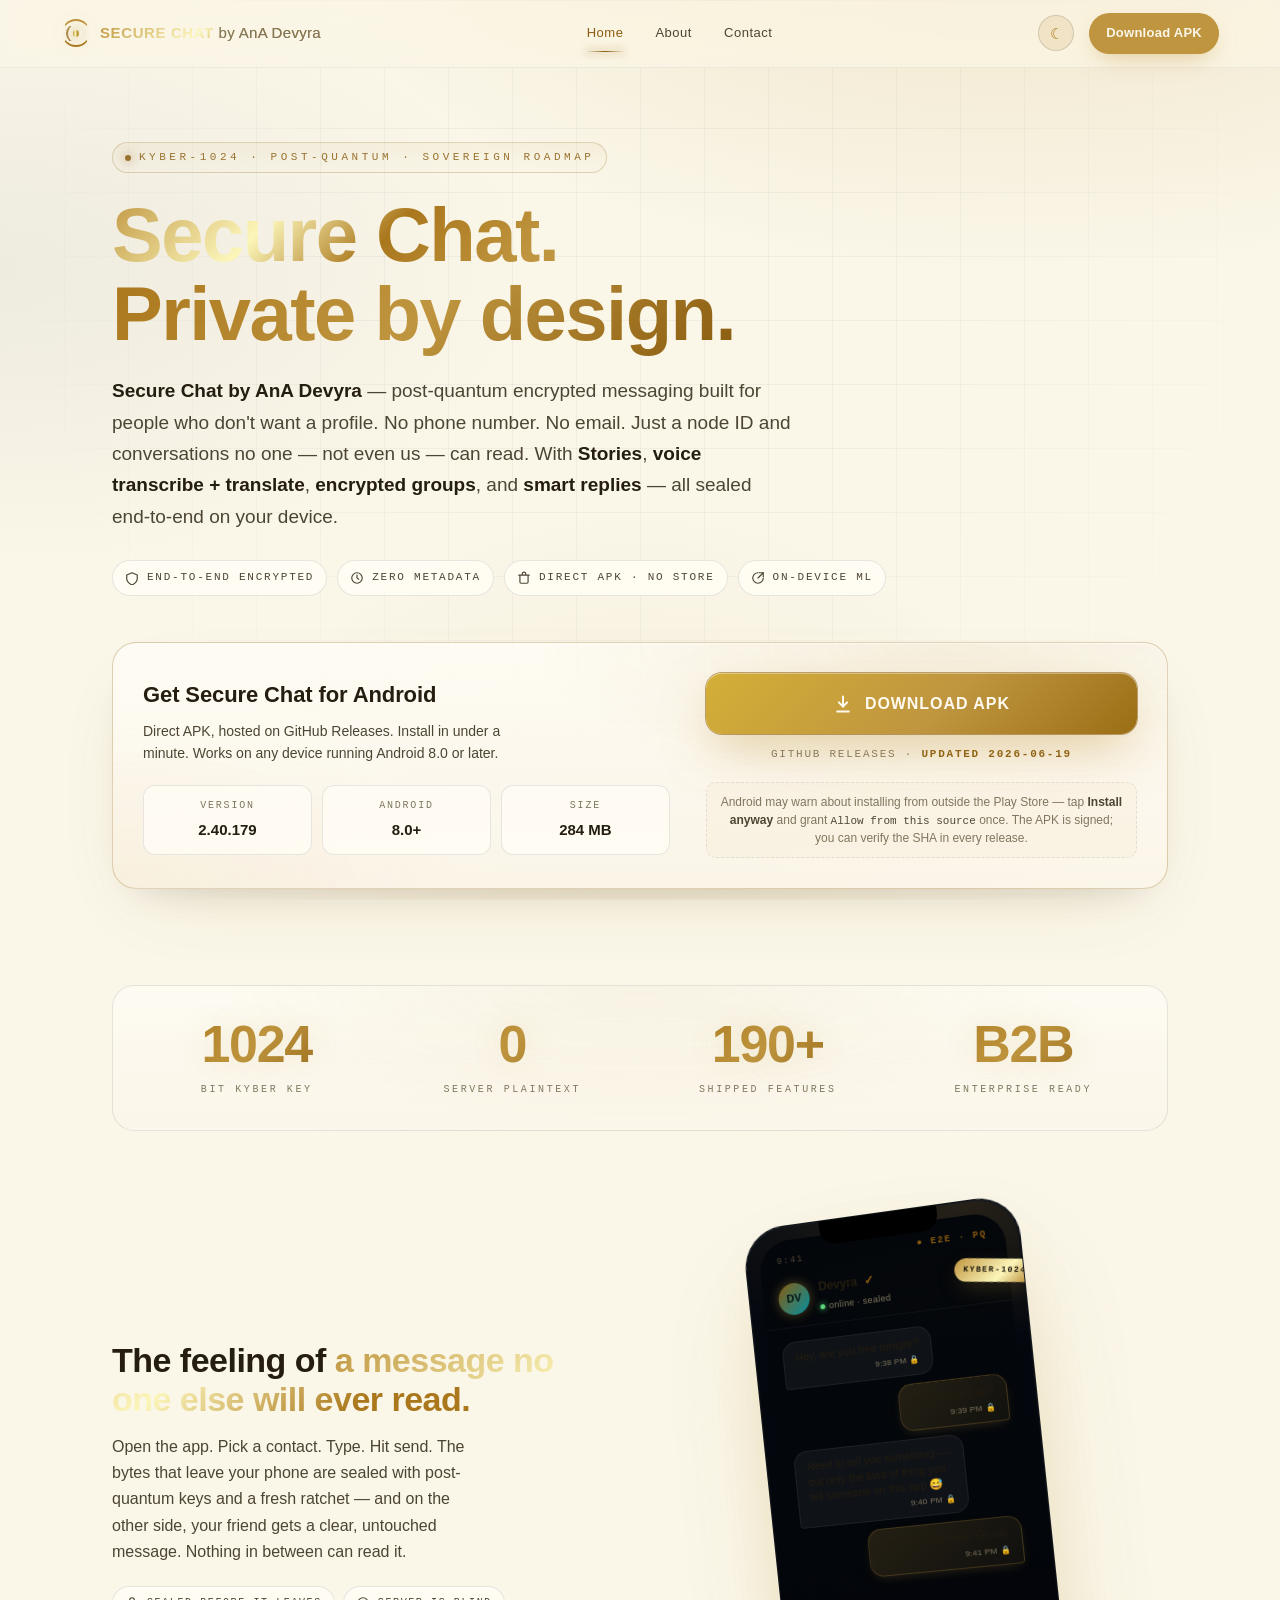
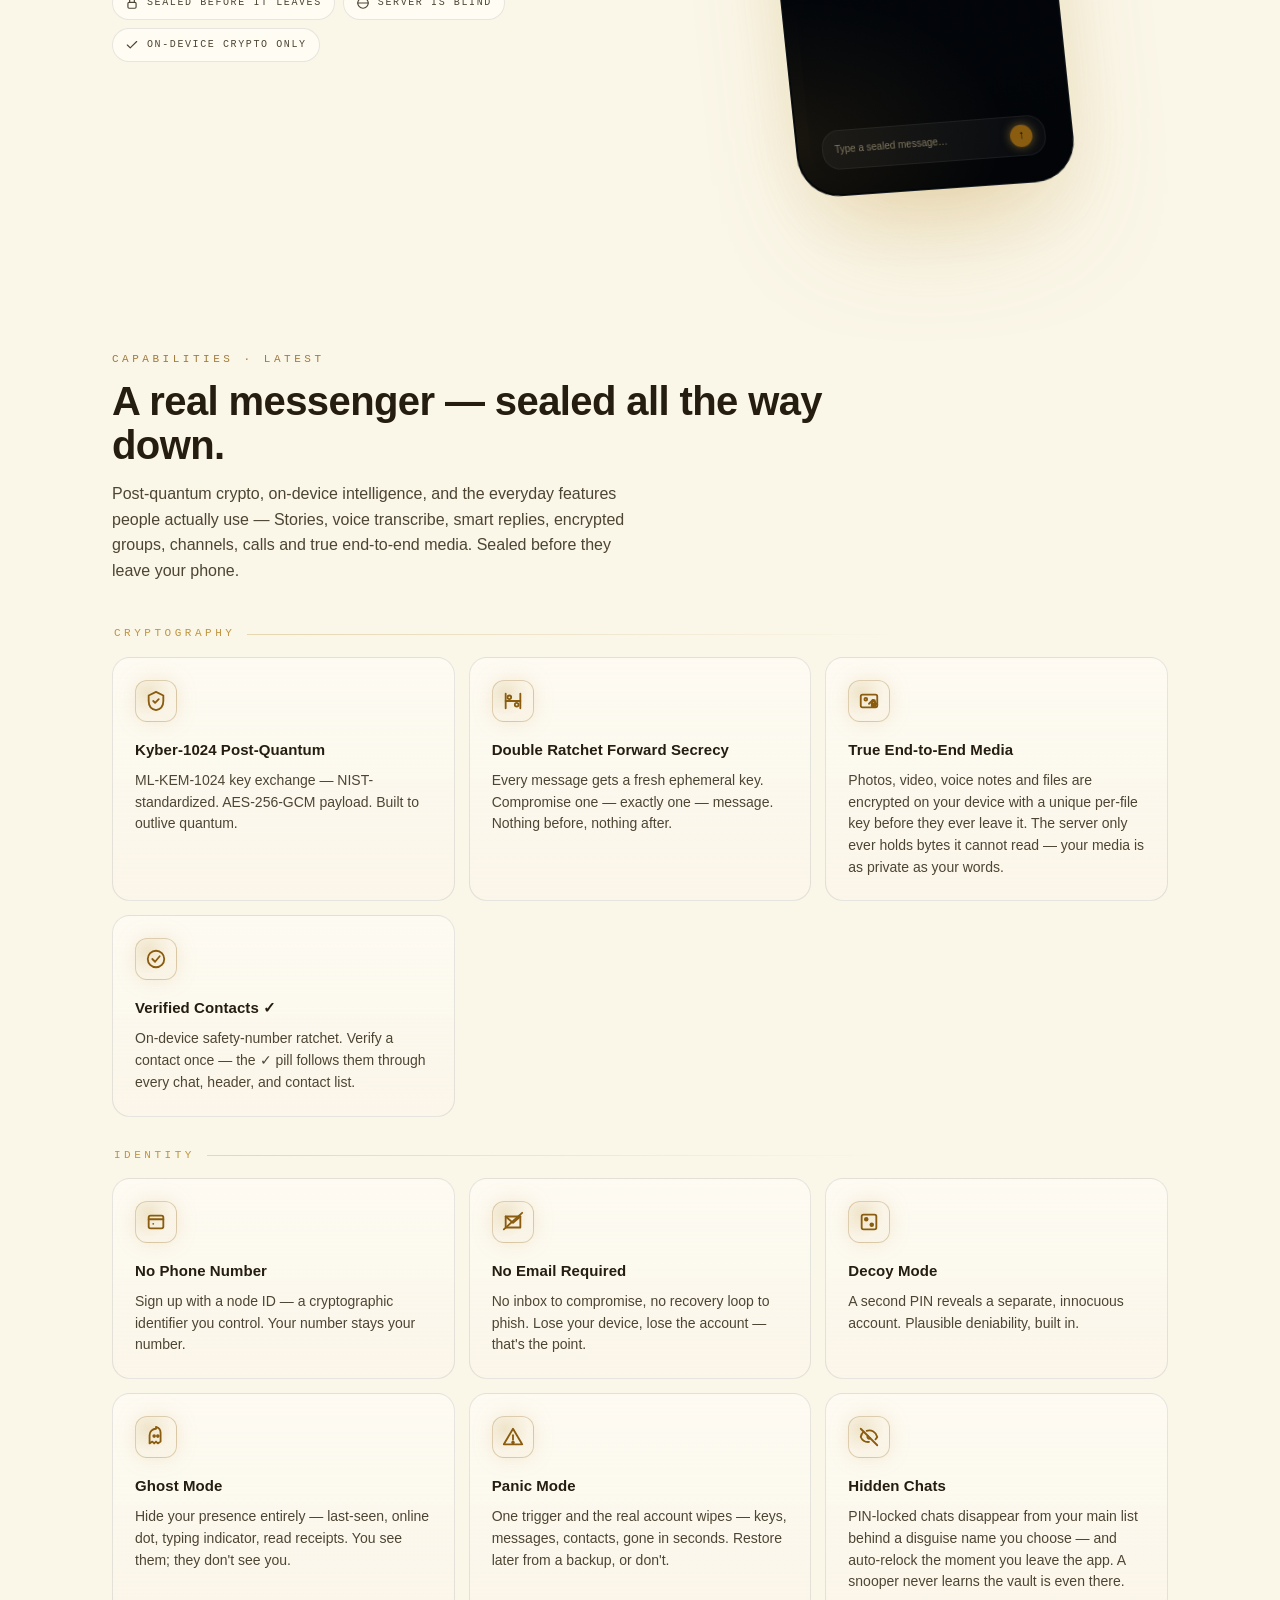
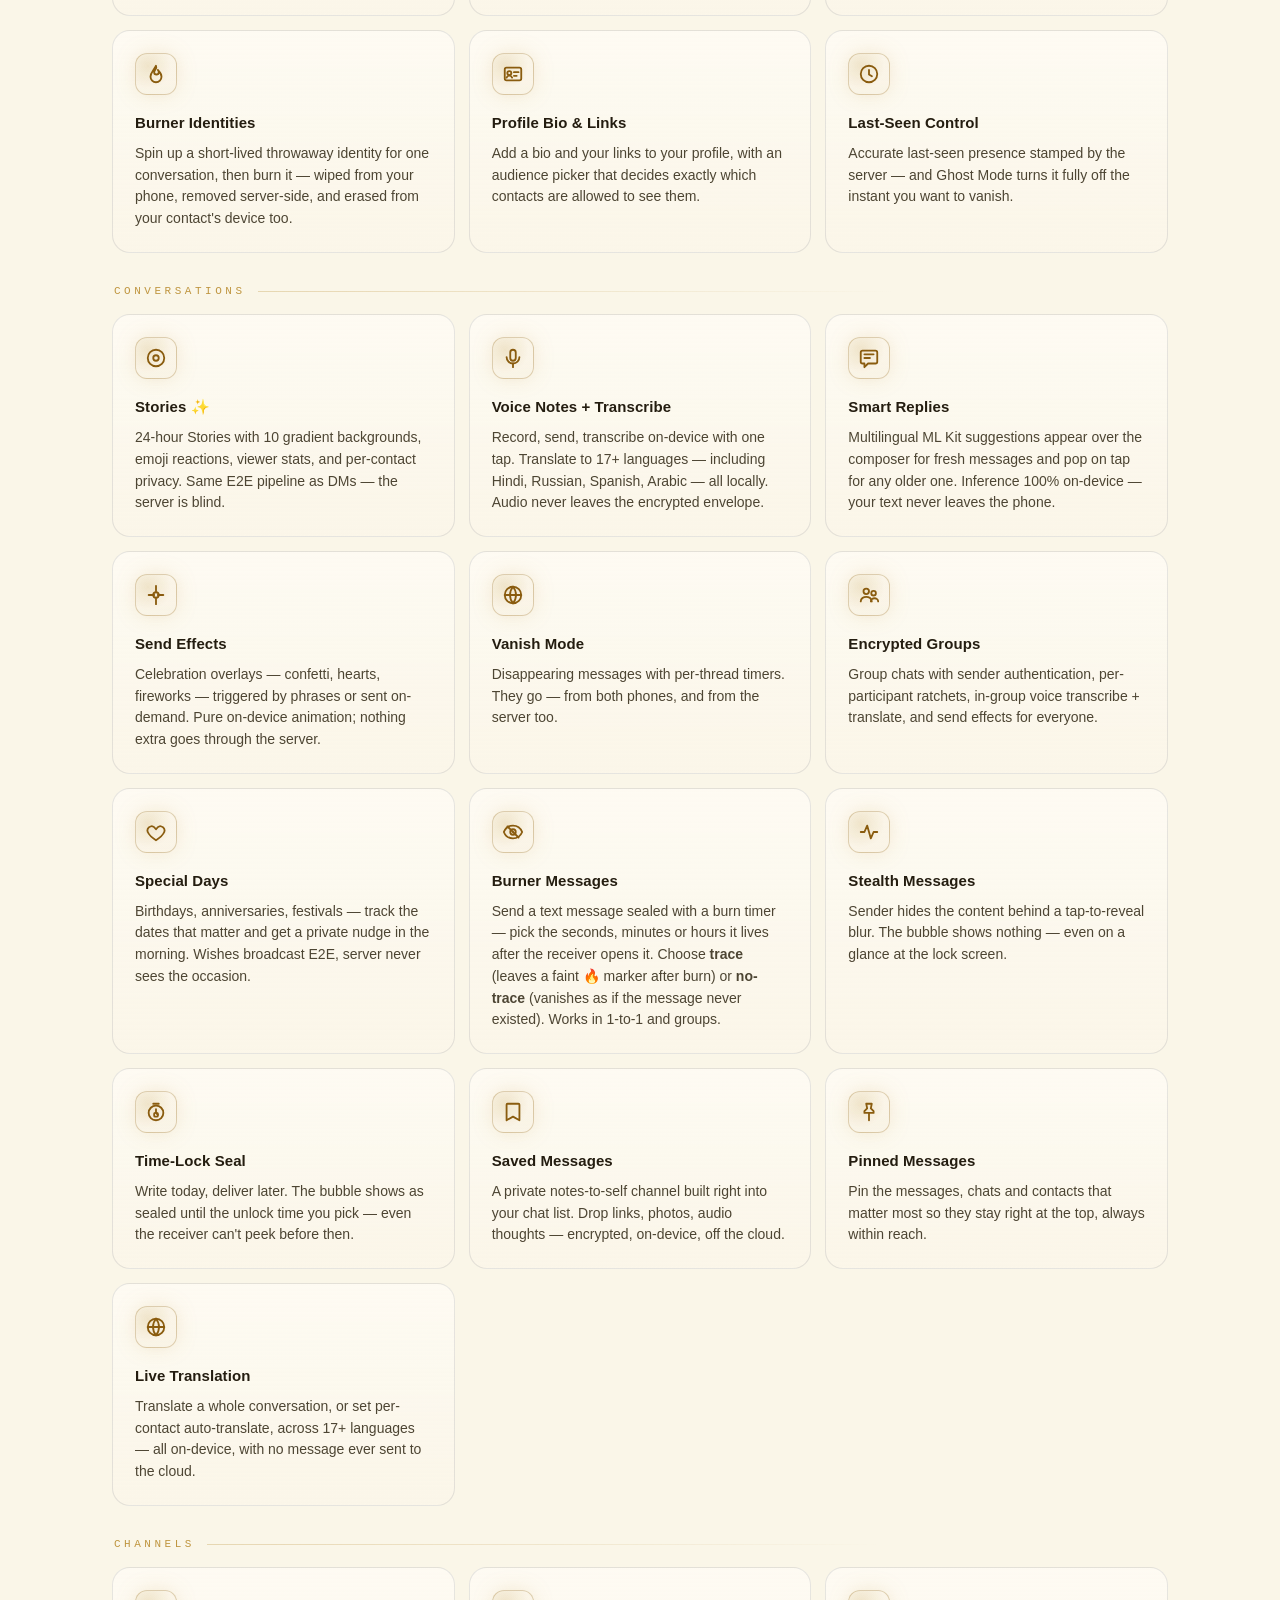
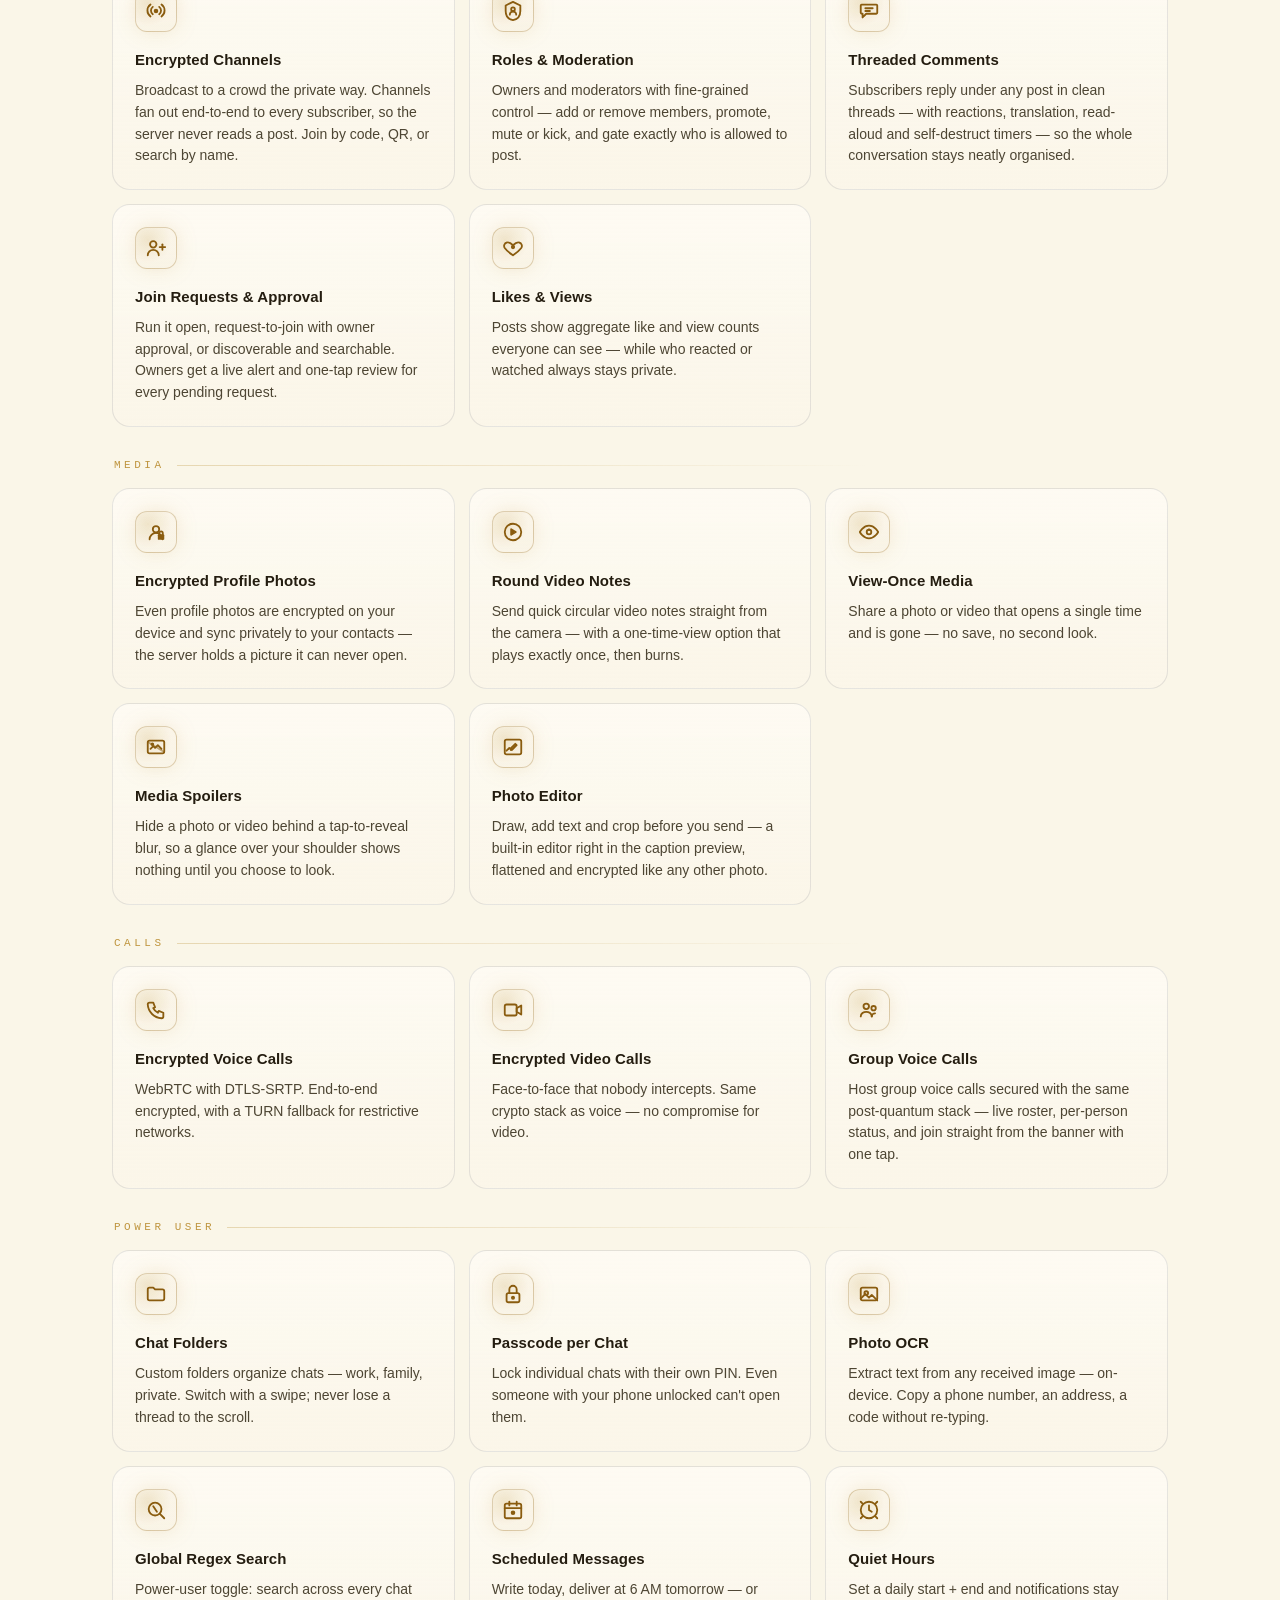
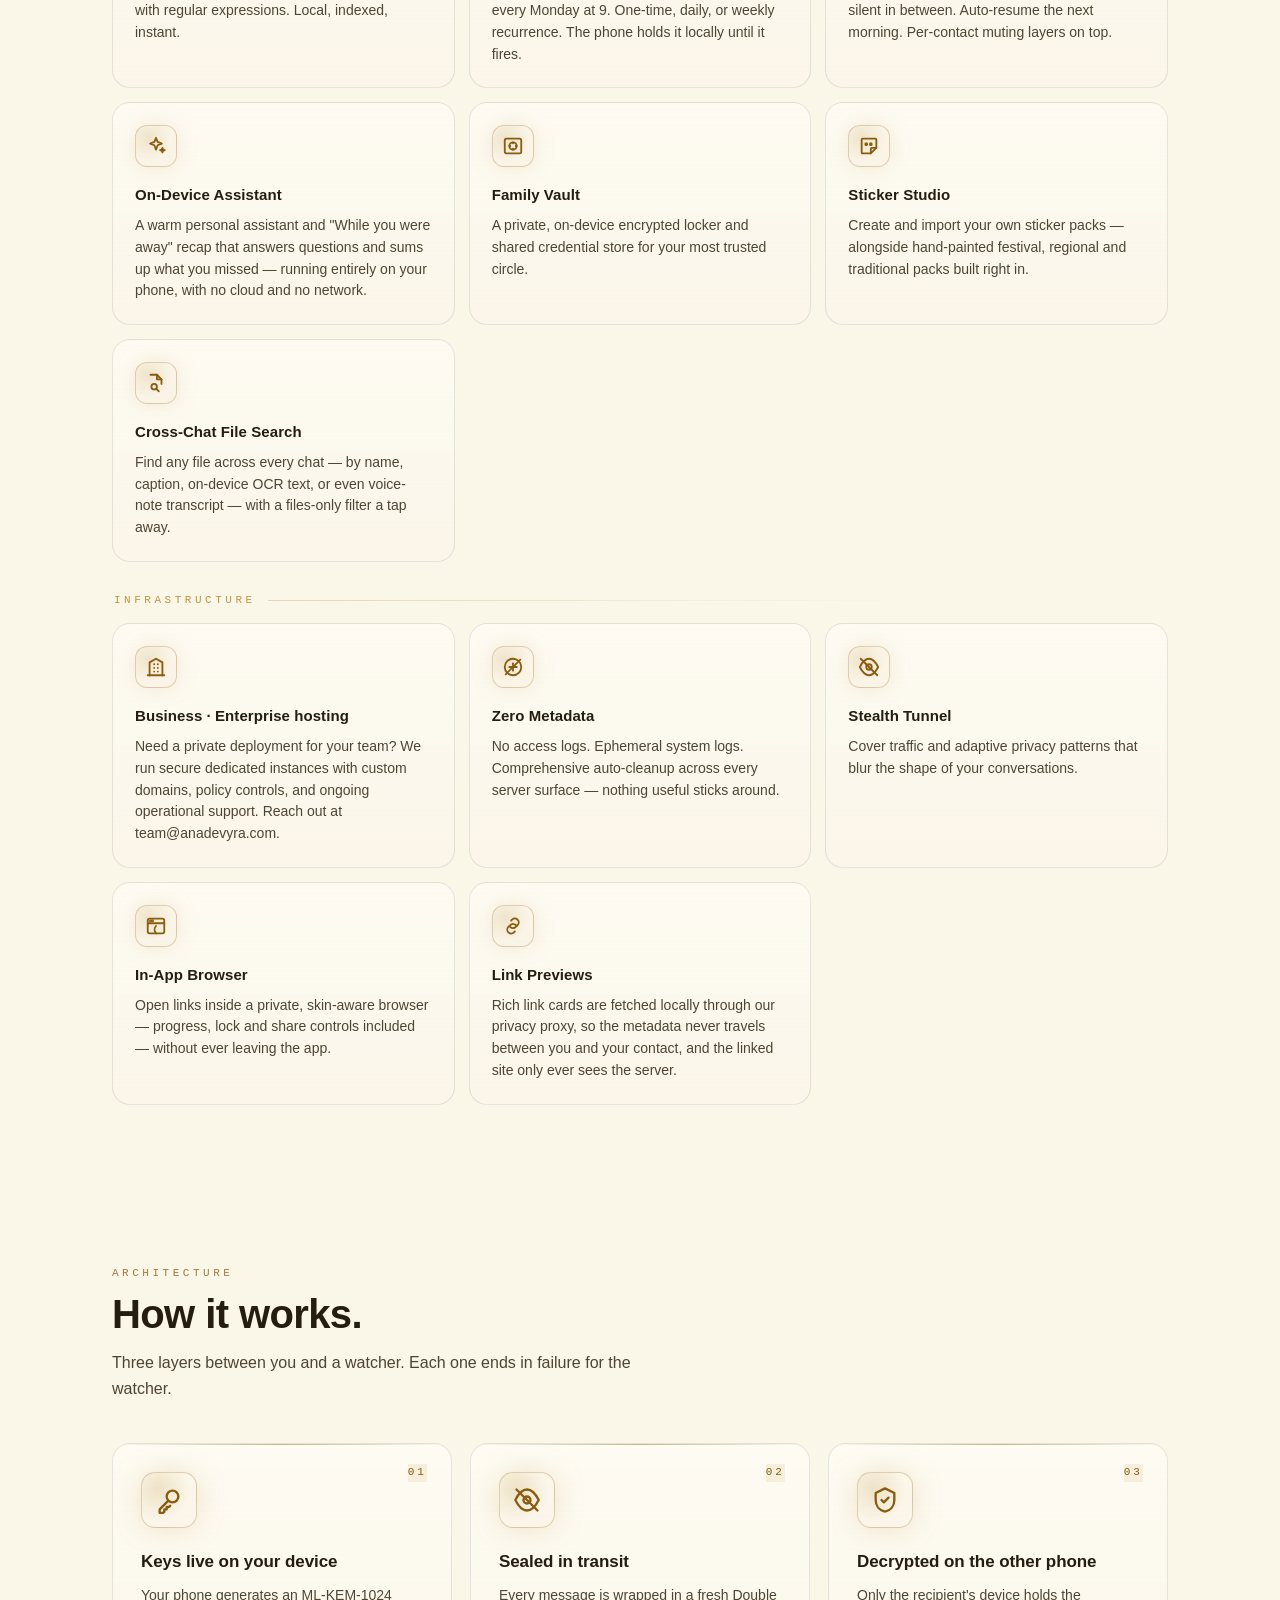
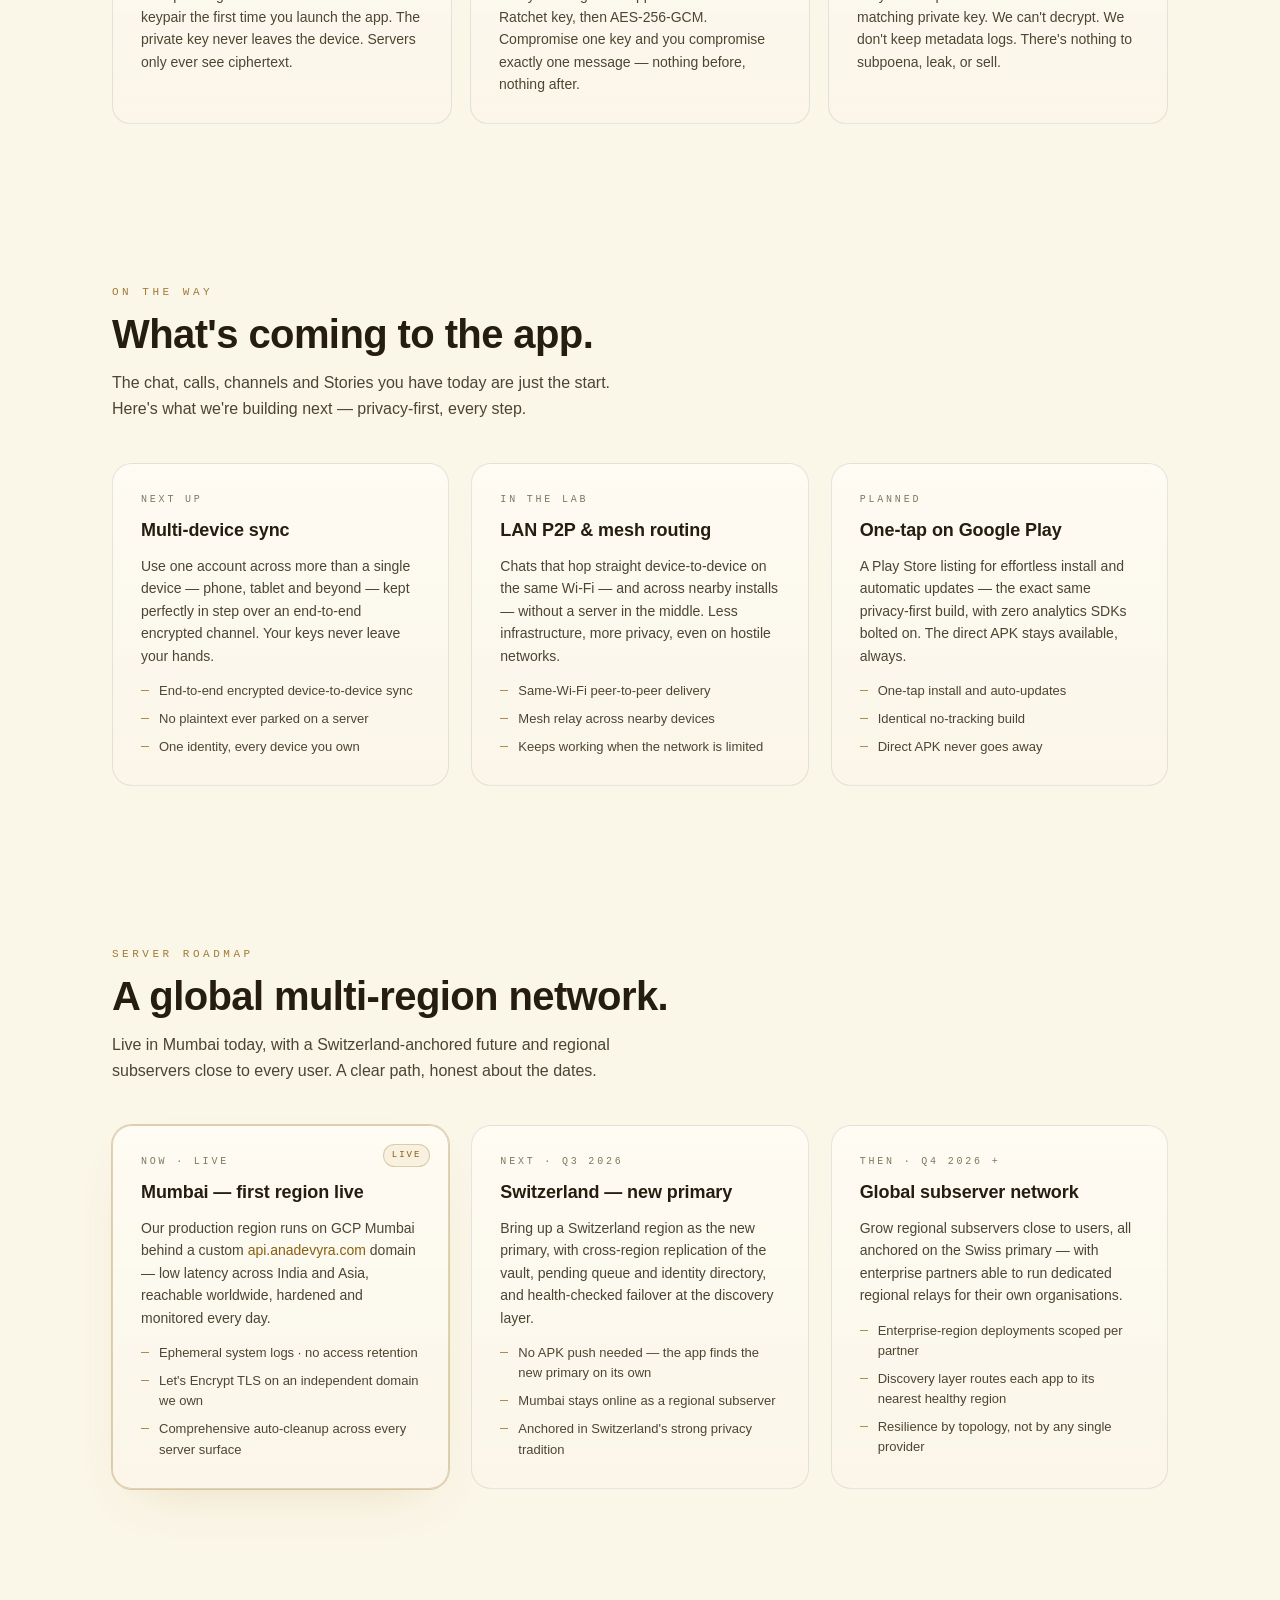
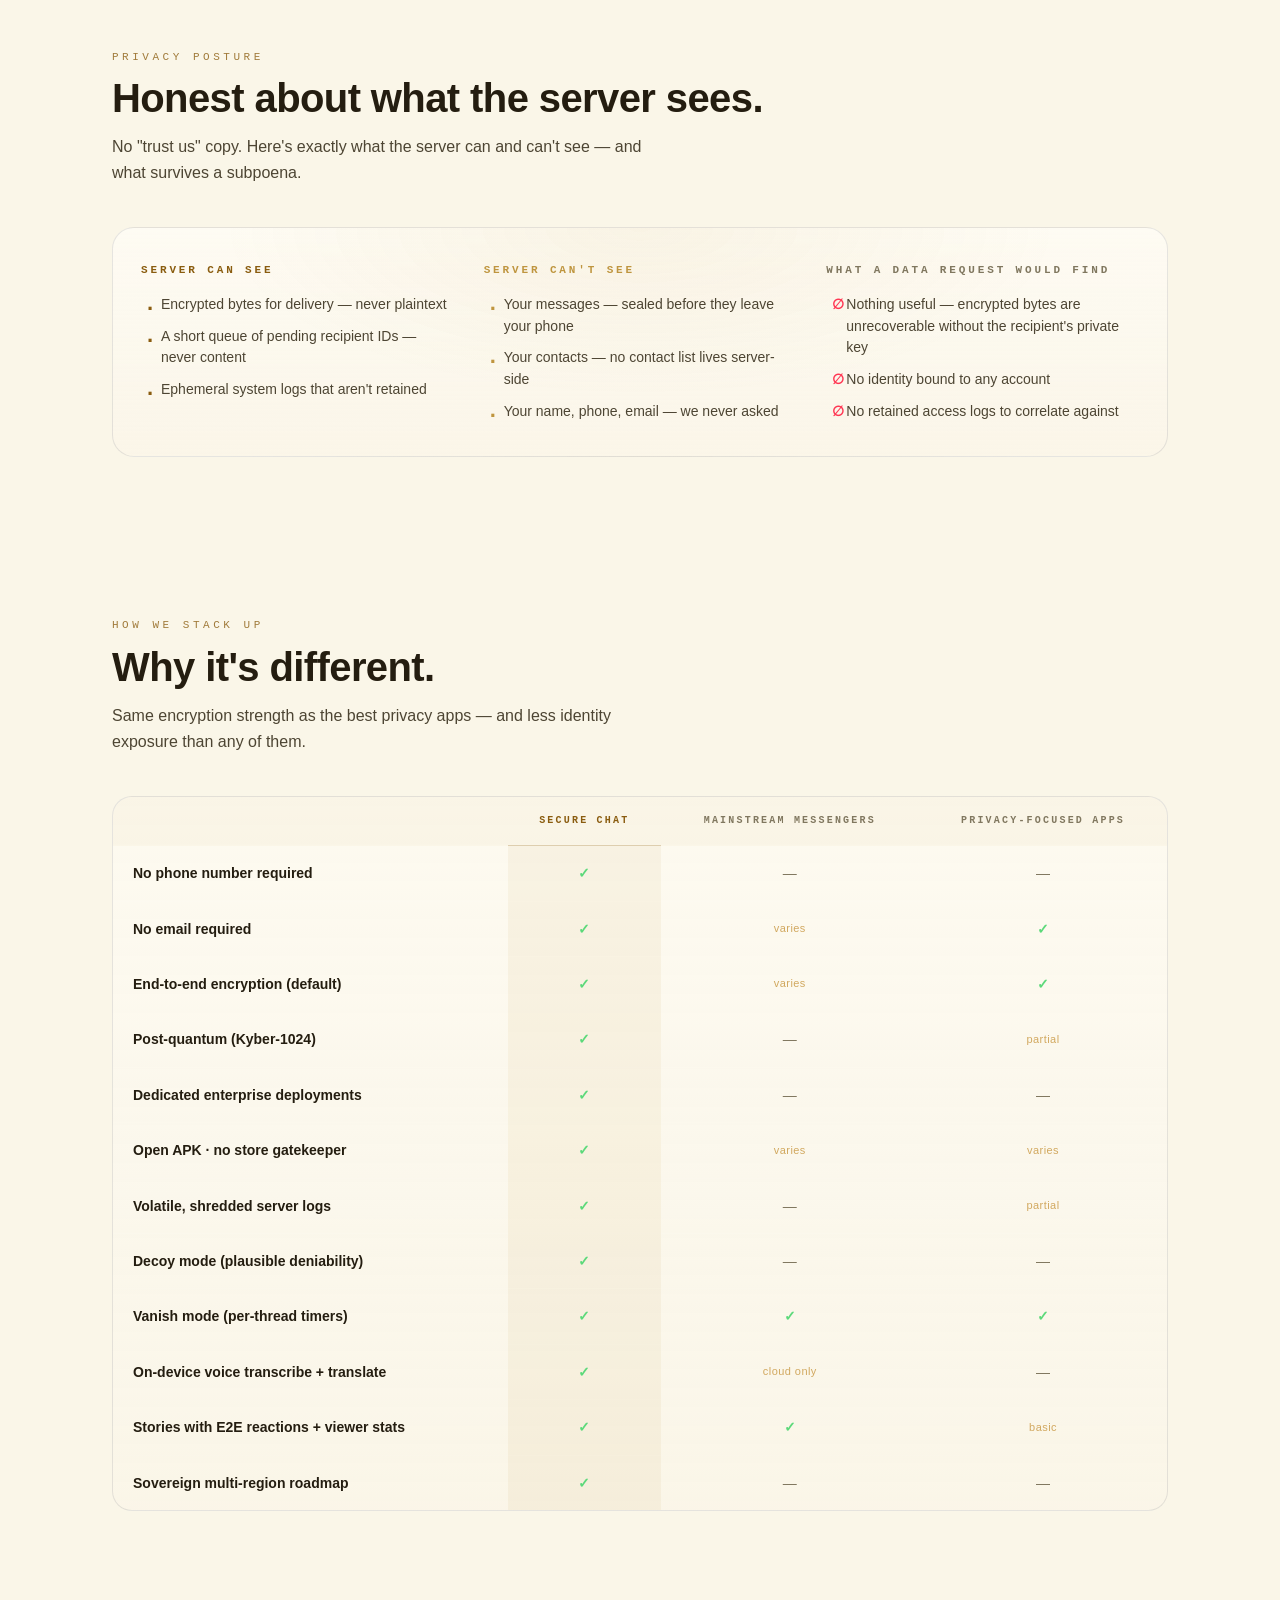
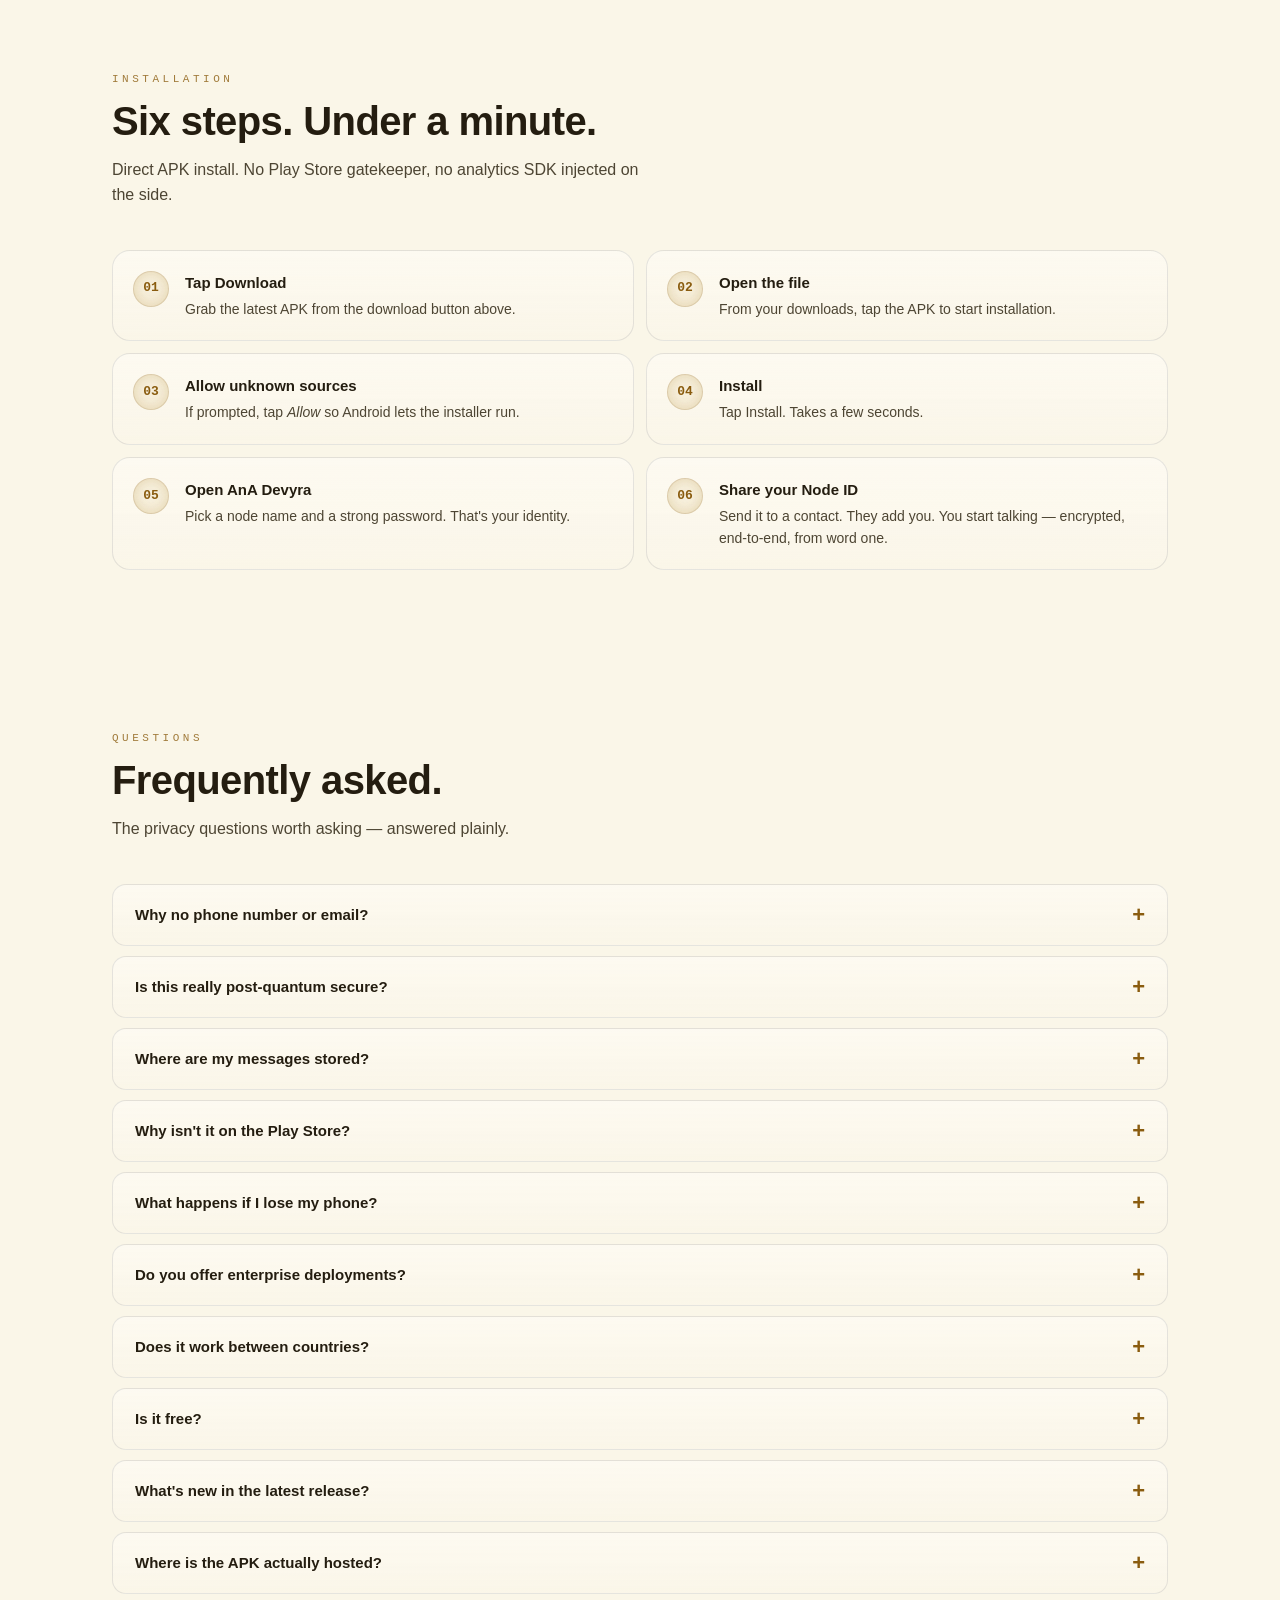
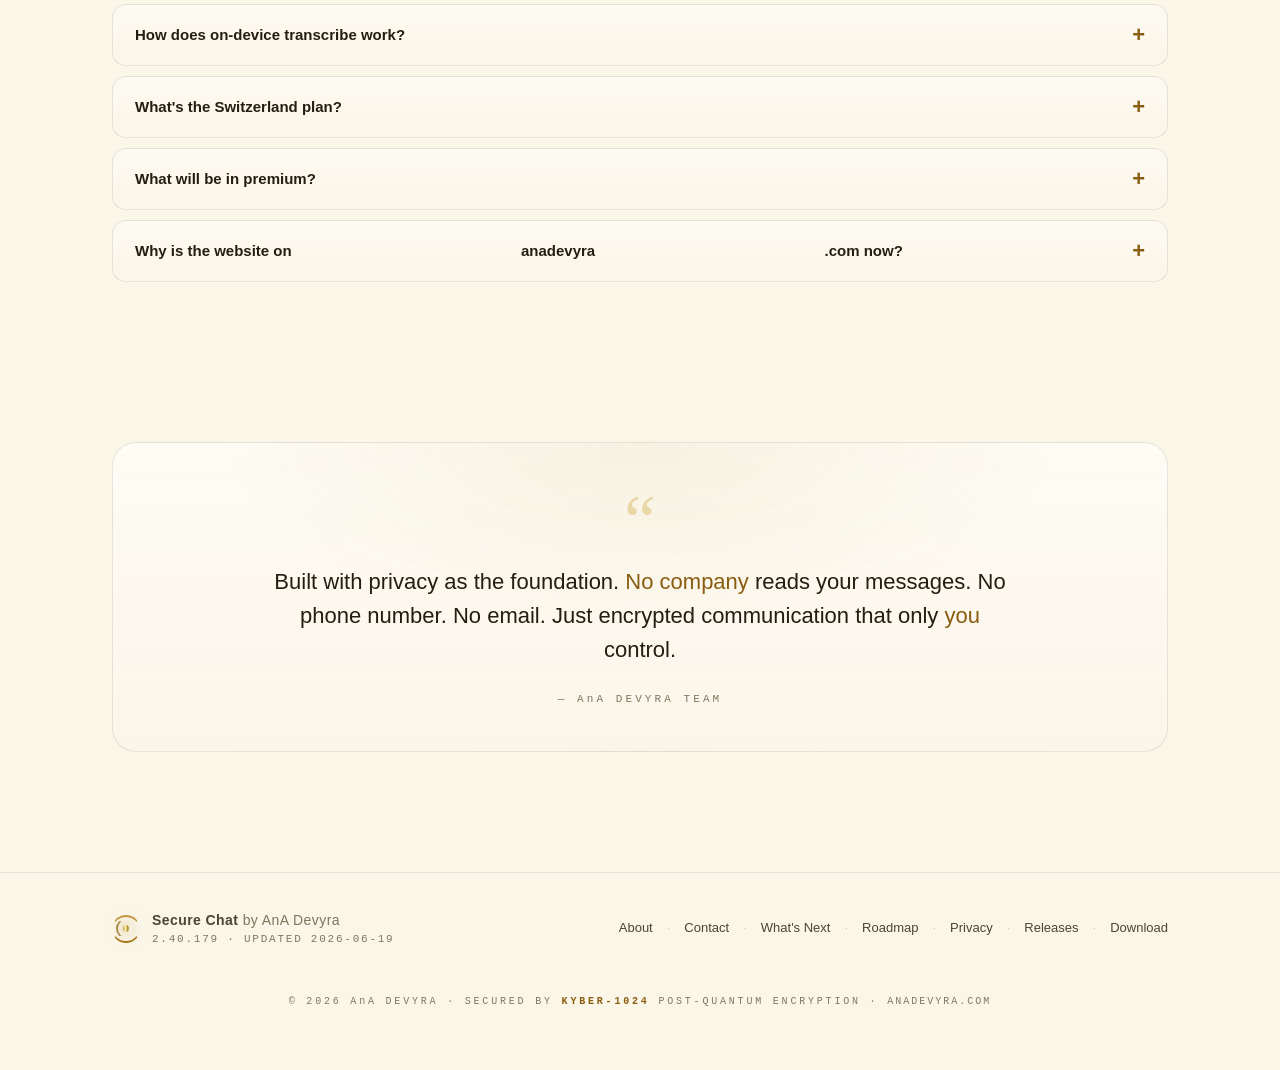
==== index.html @ 17f180c4 "Declutter feature wall + fix group-call accuracy Reword "Group Voice & Video Calls" → "Group Voice C" ====
<!doctype html>
<html lang="en">
<head>
<meta charset="utf-8">
<meta name="viewport" content="width=device-width,initial-scale=1,viewport-fit=cover">
<meta name="theme-color" content="#FAF6E8">
<meta http-equiv="cache-control" content="no-cache, must-revalidate">
<meta http-equiv="pragma" content="no-cache">
<script>(()=>{try{var t=localStorage.getItem('theme');var dark=(t==='cyber');if(!dark)document.documentElement.setAttribute('data-theme','clarity');var m=document.querySelector('meta[name=theme-color]');if(m)m.setAttribute('content',dark?'#010204':'#FAF6E8');}catch(e){}})();</script>
<meta name="description" content="Secure Chat by AnA Devyra — post-quantum encrypted messaging. Encrypted groups, channels, calls, Stories, voice transcribe, smart replies, and true end-to-end media. No phone, no email. Dedicated enterprise deployments on request.">
<meta property="og:title" content="Secure Chat by AnA Devyra — Post-Quantum Encrypted Messaging">
<meta property="og:description" content="Kyber-1024 secured. Encrypted groups, channels, calls, Stories, voice transcribe, and true end-to-end media. No phone. No email. Sovereign Swiss roadmap.">
<meta property="og:type" content="website">
<meta property="og:url" content="https://anadevyra.com">
<meta property="og:image" content="https://anadevyra.com/og-image.png">
<meta property="og:image:width" content="1200">
<meta property="og:image:height" content="630">
<meta property="og:image:alt" content="Secure Chat by AnA Devyra — Post-Quantum Encrypted Messaging">
<meta name="twitter:card" content="summary_large_image">
<meta name="twitter:title" content="Secure Chat by AnA Devyra">
<meta name="twitter:description" content="Post-quantum encrypted messaging. No phone. No email. Just privacy.">
<meta name="twitter:image" content="https://anadevyra.com/og-image.png">
<link rel="canonical" href="https://anadevyra.com/">
<title>Secure Chat by AnA Devyra — Post-Quantum Encrypted Messaging</title>
<link rel="icon" type="image/svg+xml" href="data:image/svg+xml;utf8,<svg xmlns='http://www.w3.org/2000/svg' viewBox='0 0 64 64'><circle cx='32' cy='32' r='28' fill='%23010204'/><path d='M32 6 a26 26 0 0 1 0 52' fill='none' stroke='%23BF953F' stroke-width='4' stroke-linecap='round'/><path d='M32 58 a26 26 0 0 1 0 -52' fill='none' stroke='%23AA771C' stroke-width='4' stroke-linecap='round' opacity='.7'/><path d='M14 32 a18 18 0 0 1 18 -18' fill='none' stroke='%2300f2ff' stroke-width='3' stroke-linecap='round'/><path d='M50 32 a14 14 0 0 1 -14 14' fill='none' stroke='white' stroke-width='2.5' stroke-linecap='round'/><circle cx='32' cy='32' r='7' fill='%23FCF6BA'/><circle cx='32' cy='32' r='7' fill='url(%23gold-grad)'/><defs><radialGradient id='gold-grad' cx='40%25' cy='40%25'><stop offset='0' stop-color='%23FCF6BA'/><stop offset='1' stop-color='%23AA771C'/></radialGradient></defs></svg>">
<link rel="stylesheet" href="/assets/style.css?v=240179d">
</head>
<body>

<div class="bg-layer"></div>
<div class="grid-layer"></div>
<div class="scan-line"></div>

<!-- ─── shared animated aura-ring brand logo symbol ─── -->
<svg width="0" height="0" style="position:absolute" aria-hidden="true">
  <defs>
    <linearGradient id="gC" x1="0" y1="0" x2="0" y2="1">
      <stop offset="0" stop-color="#a8fbff"/>
      <stop offset="1" stop-color="#0290a0"/>
    </linearGradient>
    <linearGradient id="gG" x1="0" y1="0" x2="0" y2="1">
      <stop offset="0" stop-color="#FCF6BA"/>
      <stop offset="1" stop-color="#AA771C"/>
    </linearGradient>
    <radialGradient id="gGlow" cx="50%" cy="50%" r="50%">
      <stop offset="0" stop-color="#00f2ff" stop-opacity=".35"/>
      <stop offset="1" stop-color="#00f2ff" stop-opacity="0"/>
    </radialGradient>
  </defs>
  <symbol id="aura-logo" viewBox="0 0 200 200">
    <!-- central radial glow -->
    <circle cx="100" cy="100" r="80" fill="url(#gGlow)"/>
    <!-- aura rings (animated pulse, staggered) -->
    <circle class="aura-ring"     cx="100" cy="100" r="90" fill="none" stroke="#00f2ff" stroke-width="1" opacity=".35"/>
    <circle class="aura-ring aura-r2" cx="100" cy="100" r="78" fill="none" stroke="#00f2ff" stroke-width="1.2" opacity=".5"/>
    <circle class="aura-ring aura-r3" cx="100" cy="100" r="66" fill="none" stroke="#BF953F" stroke-width="1.2" opacity=".55"/>
    <circle class="aura-ring aura-r4" cx="100" cy="100" r="56" fill="none" stroke="#a8fbff" stroke-width="1.4" opacity=".7"/>
    <!-- HUD tick marks (slowly rotating) -->
    <g class="aura-ticks" stroke="#00f2ff" stroke-width="1.4" stroke-linecap="round">
      <line x1="100" y1="6"  x2="100" y2="14"/>
      <line x1="100" y1="186" x2="100" y2="194"/>
      <line x1="6"   y1="100" x2="14"  y2="100"/>
      <line x1="186" y1="100" x2="194" y2="100"/>
      <line x1="32"  y1="32"  x2="38"  y2="38" opacity=".7"/>
      <line x1="168" y1="32"  x2="162" y2="38" opacity=".7"/>
      <line x1="32"  y1="168" x2="38"  y2="162" opacity=".7"/>
      <line x1="168" y1="168" x2="162" y2="162" opacity=".7"/>
    </g>
    <!-- lock body -->
    <rect x="62" y="95" width="76" height="60" rx="8" fill="url(#gC)" stroke="#a8fbff" stroke-width="1.5"/>
    <!-- lock body highlight -->
    <rect x="65" y="98" width="70" height="6" rx="3" fill="#a8fbff" opacity=".5"/>
    <!-- shackle (gold U) -->
    <path d="M75 95 V80 a25 25 0 0 1 50 0 V95"
          fill="none" stroke="url(#gG)" stroke-width="7" stroke-linecap="round"/>
    <path d="M75 95 V80 a25 25 0 0 1 50 0 V95"
          fill="none" stroke="#FCF6BA" stroke-width="1.5" stroke-linecap="round" opacity=".7"/>
    <!-- keyhole -->
    <circle cx="100" cy="120" r="4.5" fill="#020a12"/>
    <rect x="98" y="122" width="4" height="10" rx="2" fill="#020a12"/>
    <circle class="aura-spark" cx="100" cy="120" r="2" fill="#FCF6BA"/>
  </symbol>
</svg>

<!-- ─── NAV ─── -->
<nav class="nav">
  <div class="nav-inner">
    <a href="/" class="brand">
      <div class="brand-lock aura-orb" aria-hidden="true"><div class="ring r1"></div><div class="ring r2"></div><div class="ring r3"></div><div class="core"></div></div>
      <span class="brand-name">SECURE CHAT <span class="brand-sub">by <span class="bn">AnA</span> Devyra</span></span>
    </a>
    <div class="nav-links">
      <a href="/" class="nav-link active">Home</a>
      <a href="/about/" class="nav-link">About</a>
      <a href="/contact/" class="nav-link">Contact</a>
    </div>
    <button id="theme-toggle" class="theme-toggle" aria-label="Toggle theme" title="Toggle theme">☀</button>
    <a href="https://github.com/anadevyra/anadevyra.github.io/releases/latest/download/aura-release.apk" id="nav-cta" class="nav-cta" rel="noopener">Download APK</a>
  </div>
</nav>

<!-- ─── HERO ─── -->
<header class="hero">
  <div class="wrap">
    <span class="eyebrow"><span class="dot"></span>Kyber-1024 · Post-Quantum · Sovereign Roadmap</span>
    <h1 class="h1">
      <span class="h1-gold">Secure Chat.</span><br>
      <span class="h1-cyan">Private by design.</span>
    </h1>
    <p class="lede">
      <strong>Secure Chat by <span class="bn">AnA</span> Devyra</strong> — post-quantum encrypted
      messaging built for people who don't want a profile. No phone number. No email. Just a node
      ID and conversations no one — not even us — can read. With <strong>Stories</strong>,
      <strong>voice transcribe + translate</strong>, <strong>encrypted groups</strong>, and
      <strong>smart replies</strong> — all sealed end-to-end on your device.
    </p>

    <div class="meta-row">
      <span class="chip">
        <svg viewBox="0 0 24 24" fill="none" stroke="currentColor" stroke-width="2" stroke-linecap="round" stroke-linejoin="round"><path d="M12 3l9 4v6c0 5-3.5 8.5-9 11C6.5 21.5 3 18 3 13V7l9-4z"/></svg>
        End-to-end encrypted
      </span>
      <span class="chip">
        <svg viewBox="0 0 24 24" fill="none" stroke="currentColor" stroke-width="2" stroke-linecap="round" stroke-linejoin="round"><circle cx="12" cy="12" r="9"/><path d="M12 7v5l3 2"/></svg>
        Zero metadata
      </span>
      <span class="chip">
        <svg viewBox="0 0 24 24" fill="none" stroke="currentColor" stroke-width="2" stroke-linecap="round" stroke-linejoin="round"><path d="M3 7h18M5 7v12a2 2 0 0 0 2 2h10a2 2 0 0 0 2-2V7M9 7V5a3 3 0 0 1 6 0v2"/></svg>
        Direct APK · no store
      </span>
      <span class="chip">
        <svg viewBox="0 0 24 24" fill="none" stroke="currentColor" stroke-width="2" stroke-linecap="round" stroke-linejoin="round"><path d="M21 12a9 9 0 1 1-9-9"/><path d="M21 3l-9 9"/><path d="M14 3h7v7"/></svg>
        On-device ML
      </span>
    </div>

    <!-- ─── DOWNLOAD CARD ─── -->
    <div class="download" id="download">
      <div class="download-grid">
        <div>
          <div class="dl-title">Get Secure Chat for Android</div>
          <p class="dl-sub">
            Direct APK, hosted on GitHub Releases. Install in under a minute. Works on any device
            running Android 8.0 or later.
          </p>
          <div class="dl-stats">
            <div class="stat"><div class="stat-k">Version</div><div class="stat-v" id="stat-version">2.40.179</div></div>
            <div class="stat"><div class="stat-k">Android</div><div class="stat-v" id="stat-android">8.0+</div></div>
            <div class="stat"><div class="stat-k">Size</div><div class="stat-v" id="stat-size">274 MB</div></div>
          </div>
        </div>
        <div class="dl-cta-wrap">
          <a class="dl-cta" id="dl-cta" href="https://github.com/anadevyra/anadevyra.github.io/releases/latest/download/aura-release.apk" rel="noopener">
            <svg viewBox="0 0 24 24" fill="none" stroke="currentColor" stroke-width="2.4" stroke-linecap="round" stroke-linejoin="round" aria-hidden="true"><path d="M12 3v12"/><path d="M7 10l5 5 5-5"/><path d="M5 21h14"/></svg>
            Download APK
          </a>
          <div class="dl-meta">GitHub Releases · <b id="dl-updated">Updated 2026-06-02</b></div>
          <div class="dl-note">Android may warn about installing from outside the Play Store — tap <b>Install anyway</b> and grant <em>Allow from this source</em> once. The APK is signed; you can verify the SHA in every release.</div>
        </div>
      </div>
    </div>
  </div>
</header>

<!-- ─── STATS BAND ─── -->
<section class="stats-section">
  <div class="wrap">
    <div class="stats-band reveal">
      <div class="stat-big">
        <div class="stat-big-v">1024</div>
        <div class="stat-big-k">Bit Kyber Key</div>
      </div>
      <div class="stat-big">
        <div class="stat-big-v">0</div>
        <div class="stat-big-k">Server Plaintext</div>
      </div>
      <div class="stat-big">
        <div class="stat-big-v">190+</div>
        <div class="stat-big-k">Shipped Features</div>
      </div>
      <div class="stat-big">
        <div class="stat-big-v gold">B2B</div>
        <div class="stat-big-k">Enterprise Ready</div>
      </div>
    </div>
  </div>
</section>

<!-- ─── PHONE MOCKUP ─── -->
<section class="mockup-section">
  <div class="wrap">
    <div class="mockup-grid">
      <div class="mockup-copy reveal">
        <h3>The feeling of <span class="glow">a message no one else will ever read.</span></h3>
        <p>Open the app. Pick a contact. Type. Hit send. The bytes that leave your phone are
          sealed with post-quantum keys and a fresh ratchet — and on the other side, your friend
          gets a clear, untouched message. Nothing in between can read it.</p>
        <div class="mockup-chips">
          <span class="chip">
            <svg viewBox="0 0 24 24" fill="none" stroke="currentColor" stroke-width="2" stroke-linecap="round" stroke-linejoin="round"><rect x="5" y="11" width="14" height="10" rx="2"/><path d="M8 11V7a4 4 0 0 1 8 0v4"/></svg>
            Sealed before it leaves
          </span>
          <span class="chip">
            <svg viewBox="0 0 24 24" fill="none" stroke="currentColor" stroke-width="2" stroke-linecap="round" stroke-linejoin="round"><circle cx="12" cy="12" r="9"/><path d="M3 12h18"/></svg>
            Server is blind
          </span>
          <span class="chip">
            <svg viewBox="0 0 24 24" fill="none" stroke="currentColor" stroke-width="2" stroke-linecap="round" stroke-linejoin="round"><polyline points="20 6 9 17 4 12"/></svg>
            On-device crypto only
          </span>
        </div>
      </div>
      <div class="phone-wrap reveal">
        <div class="phone" aria-hidden="true">
          <div class="seal-pq">KYBER-1024</div>
          <div class="phone-screen">
            <div class="phone-statusbar">
              <span>9:41</span>
              <span><b>● E2E · PQ</b></span>
            </div>
            <div class="phone-header">
              <div class="phone-avatar">DV</div>
              <div class="phone-meta">
                <div class="phone-name">Devyra <span class="vcheck">✓</span></div>
                <div class="phone-status"><span class="dot"></span>online · sealed</div>
              </div>
            </div>
            <div class="phone-feed">
              <div class="bubble in">Hey, are you free tonight?<span class="time">9:38 PM<span class="lock">🔒</span></span></div>
              <div class="bubble out">Yeah, what's up?<span class="time">9:39 PM<span class="lock">🔒</span></span></div>
              <div class="bubble in">Need to tell you something — but only the kind of thing you tell someone on this app 😅<span class="time">9:40 PM<span class="lock">🔒</span></span></div>
              <div class="bubble out">Then it's safe here. Go on.<span class="time">9:41 PM<span class="lock">🔒</span></span></div>
            </div>
            <div class="phone-composer">
              <div class="phone-composer-text">Type a sealed message…</div>
              <div class="phone-composer-send">↑</div>
            </div>
          </div>
        </div>
      </div>
    </div>
  </div>
</section>

<!-- ─── FEATURES ─── -->
<section id="features">
  <div class="wrap">
    <div class="section-head reveal">
      <div class="section-eyebrow">Capabilities · Latest</div>
      <h2 class="section-title">A real messenger — sealed all the way down.</h2>
      <p class="section-sub">Post-quantum crypto, on-device intelligence, and the everyday features
        people actually use — Stories, voice transcribe, smart replies, encrypted groups, channels,
        calls and true end-to-end media. Sealed before they leave your phone.</p>
    </div>

    <div class="cluster-label reveal">Cryptography</div>
    <div class="features">
      <div class="feat reveal">
        <div class="feat-icon"><svg viewBox="0 0 24 24" fill="none" stroke="currentColor" stroke-width="2" stroke-linecap="round" stroke-linejoin="round"><path d="M12 2l8 4v6c0 5-3 9-8 10-5-1-8-5-8-10V6l8-4z"/><path d="M9 12l2 2 4-4"/></svg></div>
        <div class="feat-title">Kyber-1024 Post-Quantum</div>
        <div class="feat-desc">ML-KEM-1024 key exchange — NIST-standardized. AES-256-GCM payload. Built to outlive quantum.</div>
      </div>
      <div class="feat reveal">
        <div class="feat-icon"><svg viewBox="0 0 24 24" fill="none" stroke="currentColor" stroke-width="2" stroke-linecap="round" stroke-linejoin="round"><path d="M4 4v16"/><path d="M20 4v16"/><path d="M4 12h16"/><circle cx="8" cy="8" r="2"/><circle cx="16" cy="16" r="2"/></svg></div>
        <div class="feat-title">Double Ratchet Forward Secrecy</div>
        <div class="feat-desc">Every message gets a fresh ephemeral key. Compromise one — exactly one — message. Nothing before, nothing after.</div>
      </div>
      <div class="feat reveal">
        <div class="feat-icon"><svg viewBox="0 0 24 24" fill="none" stroke="currentColor" stroke-width="2" stroke-linecap="round" stroke-linejoin="round"><rect x="3" y="5" width="18" height="14" rx="2"/><circle cx="8.5" cy="10" r="1.5"/><path d="M21 16l-5-5-4 4"/><rect x="14" y="13.5" width="6" height="5" rx="1" fill="currentColor" stroke="none"/><path d="M15.4 13.5v-1a1.6 1.6 0 0 1 3.2 0v1"/></svg></div>
        <div class="feat-title">True End-to-End Media</div>
        <div class="feat-desc">Photos, video, voice notes and files are encrypted on your device with a unique per-file key before they ever leave it. The server only ever holds bytes it cannot read — your media is as private as your words.</div>
      </div>
      <div class="feat reveal">
        <div class="feat-icon"><svg viewBox="0 0 24 24" fill="none" stroke="currentColor" stroke-width="2" stroke-linecap="round" stroke-linejoin="round"><circle cx="12" cy="12" r="9"/><path d="M8 12l3 3 5-6"/></svg></div>
        <div class="feat-title">Verified Contacts ✓</div>
        <div class="feat-desc">On-device safety-number ratchet. Verify a contact once — the ✓ pill follows them through every chat, header, and contact list.</div>
      </div>
    </div>

    <div class="cluster-label reveal">Identity</div>
    <div class="features">
      <div class="feat reveal">
        <div class="feat-icon"><svg viewBox="0 0 24 24" fill="none" stroke="currentColor" stroke-width="2" stroke-linecap="round" stroke-linejoin="round"><rect x="4" y="5" width="16" height="14" rx="2"/><line x1="4" y1="9" x2="20" y2="9"/><line x1="9" y1="14" x2="9" y2="14"/></svg></div>
        <div class="feat-title">No Phone Number</div>
        <div class="feat-desc">Sign up with a node ID — a cryptographic identifier you control. Your number stays your number.</div>
      </div>
      <div class="feat reveal">
        <div class="feat-icon"><svg viewBox="0 0 24 24" fill="none" stroke="currentColor" stroke-width="2" stroke-linecap="round" stroke-linejoin="round"><path d="M4 6h16v12H4z"/><path d="M4 6l8 7 8-7"/><line x1="2" y1="20" x2="22" y2="2"/></svg></div>
        <div class="feat-title">No Email Required</div>
        <div class="feat-desc">No inbox to compromise, no recovery loop to phish. Lose your device, lose the account — that's the point.</div>
      </div>
      <div class="feat reveal">
        <div class="feat-icon"><svg viewBox="0 0 24 24" fill="none" stroke="currentColor" stroke-width="2" stroke-linecap="round" stroke-linejoin="round"><rect x="4" y="4" width="16" height="16" rx="2"/><circle cx="9" cy="9" r="1.5" fill="currentColor"/><circle cx="15" cy="15" r="1.5" fill="currentColor"/></svg></div>
        <div class="feat-title">Decoy Mode</div>
        <div class="feat-desc">A second PIN reveals a separate, innocuous account. Plausible deniability, built in.</div>
      </div>
      <div class="feat reveal">
        <div class="feat-icon"><svg viewBox="0 0 24 24" fill="none" stroke="currentColor" stroke-width="2" stroke-linecap="round" stroke-linejoin="round"><path d="M12 3a7 7 0 0 0-7 7v9l3-2 2 2 2-2 2 2 3-2v-9a7 7 0 0 0-5-7z"/><circle cx="10" cy="11" r="1" fill="currentColor"/><circle cx="14" cy="11" r="1" fill="currentColor"/></svg></div>
        <div class="feat-title">Ghost Mode</div>
        <div class="feat-desc">Hide your presence entirely — last-seen, online dot, typing indicator, read receipts. You see them; they don't see you.</div>
      </div>
      <div class="feat reveal">
        <div class="feat-icon"><svg viewBox="0 0 24 24" fill="none" stroke="currentColor" stroke-width="2" stroke-linecap="round" stroke-linejoin="round"><path d="M12 3l10 17H2L12 3z"/><line x1="12" y1="10" x2="12" y2="15"/><circle cx="12" cy="18" r="1" fill="currentColor"/></svg></div>
        <div class="feat-title">Panic Mode</div>
        <div class="feat-desc">One trigger and the real account wipes — keys, messages, contacts, gone in seconds. Restore later from a backup, or don't.</div>
      </div>
      <div class="feat reveal">
        <div class="feat-icon"><svg viewBox="0 0 24 24" fill="none" stroke="currentColor" stroke-width="2" stroke-linecap="round" stroke-linejoin="round"><path d="M3 3l18 18"/><path d="M10.6 10.6a2 2 0 0 0 2.8 2.8"/><path d="M9.4 5.2A9 9 0 0 1 21 12a10 10 0 0 1-1.9 2.5"/><path d="M6.2 6.2A10 10 0 0 0 3 12a9 9 0 0 0 9 5.4"/></svg></div>
        <div class="feat-title">Hidden Chats</div>
        <div class="feat-desc">PIN-locked chats disappear from your main list behind a disguise name you choose — and auto-relock the moment you leave the app. A snooper never learns the vault is even there.</div>
      </div>
      <div class="feat reveal">
        <div class="feat-icon"><svg viewBox="0 0 24 24" fill="none" stroke="currentColor" stroke-width="2" stroke-linecap="round" stroke-linejoin="round"><path d="M12 3c1.5 3-2 4.5-2 7a2.5 2.5 0 0 0 5 0c0-1-.4-1.8-1-2.4C16.5 10 18 12.3 18 15a6 6 0 0 1-12 0c0-4.5 3.5-6.5 6-12z"/></svg></div>
        <div class="feat-title">Burner Identities</div>
        <div class="feat-desc">Spin up a short-lived throwaway identity for one conversation, then burn it — wiped from your phone, removed server-side, and erased from your contact's device too.</div>
      </div>
      <div class="feat reveal">
        <div class="feat-icon"><svg viewBox="0 0 24 24" fill="none" stroke="currentColor" stroke-width="2" stroke-linecap="round" stroke-linejoin="round"><rect x="3" y="5" width="18" height="14" rx="2"/><circle cx="8" cy="11" r="2.2"/><path d="M13 10h5"/><path d="M13 14h3"/><path d="M5 16c.6-1.6 1.8-2.2 3-2.2s2.4.6 3 2.2"/></svg></div>
        <div class="feat-title">Profile Bio &amp; Links</div>
        <div class="feat-desc">Add a bio and your links to your profile, with an audience picker that decides exactly which contacts are allowed to see them.</div>
      </div>
      <div class="feat reveal">
        <div class="feat-icon"><svg viewBox="0 0 24 24" fill="none" stroke="currentColor" stroke-width="2" stroke-linecap="round" stroke-linejoin="round"><circle cx="12" cy="12" r="9"/><path d="M12 7.5v5l3.2 2"/></svg></div>
        <div class="feat-title">Last-Seen Control</div>
        <div class="feat-desc">Accurate last-seen presence stamped by the server — and Ghost Mode turns it fully off the instant you want to vanish.</div>
      </div>
    </div>

    <div class="cluster-label reveal">Conversations</div>
    <div class="features">
      <div class="feat reveal">
        <div class="feat-icon"><svg viewBox="0 0 24 24" fill="none" stroke="currentColor" stroke-width="2" stroke-linecap="round" stroke-linejoin="round"><circle cx="12" cy="12" r="9"/><circle cx="12" cy="12" r="3"/></svg></div>
        <div class="feat-title">Stories ✨</div>
        <div class="feat-desc">24-hour Stories with 10 gradient backgrounds, emoji reactions, viewer stats, and per-contact privacy. Same E2E pipeline as DMs — the server is blind.</div>
      </div>
      <div class="feat reveal">
        <div class="feat-icon"><svg viewBox="0 0 24 24" fill="none" stroke="currentColor" stroke-width="2" stroke-linecap="round" stroke-linejoin="round"><rect x="9" y="3" width="6" height="12" rx="3"/><path d="M5 11a7 7 0 0 0 14 0"/><line x1="12" y1="18" x2="12" y2="22"/></svg></div>
        <div class="feat-title">Voice Notes + Transcribe</div>
        <div class="feat-desc">Record, send, transcribe on-device with one tap. Translate to 17+ languages — including Hindi, Russian, Spanish, Arabic — all locally. Audio never leaves the encrypted envelope.</div>
      </div>
      <div class="feat reveal">
        <div class="feat-icon"><svg viewBox="0 0 24 24" fill="none" stroke="currentColor" stroke-width="2" stroke-linecap="round" stroke-linejoin="round"><path d="M7 8h10"/><path d="M7 12h6"/><path d="M5 4h14a2 2 0 0 1 2 2v10a2 2 0 0 1-2 2h-8l-4 4v-4H5a2 2 0 0 1-2-2V6a2 2 0 0 1 2-2z"/></svg></div>
        <div class="feat-title">Smart Replies</div>
        <div class="feat-desc">Multilingual ML Kit suggestions appear over the composer for fresh messages and pop on tap for any older one. Inference 100% on-device — your text never leaves the phone.</div>
      </div>
      <div class="feat reveal">
        <div class="feat-icon"><svg viewBox="0 0 24 24" fill="none" stroke="currentColor" stroke-width="2" stroke-linecap="round" stroke-linejoin="round"><path d="M12 2v6"/><path d="M12 16v6"/><path d="M4 12h6"/><path d="M14 12h6"/><circle cx="12" cy="12" r="3"/></svg></div>
        <div class="feat-title">Send Effects</div>
        <div class="feat-desc">Celebration overlays — confetti, hearts, fireworks — triggered by phrases or sent on-demand. Pure on-device animation; nothing extra goes through the server.</div>
      </div>
      <div class="feat reveal">
        <div class="feat-icon"><svg viewBox="0 0 24 24" fill="none" stroke="currentColor" stroke-width="2" stroke-linecap="round" stroke-linejoin="round"><circle cx="12" cy="12" r="9"/><path d="M3 12h18"/><path d="M12 3a14 14 0 0 1 0 18"/><path d="M12 3a14 14 0 0 0 0 18"/></svg></div>
        <div class="feat-title">Vanish Mode</div>
        <div class="feat-desc">Disappearing messages with per-thread timers. They go — from both phones, and from the server too.</div>
      </div>
      <div class="feat reveal">
        <div class="feat-icon"><svg viewBox="0 0 24 24" fill="none" stroke="currentColor" stroke-width="2" stroke-linecap="round" stroke-linejoin="round"><circle cx="9" cy="8" r="3"/><circle cx="17" cy="10" r="2.5"/><path d="M3 19c0-3 3-5 6-5s6 2 6 5"/><path d="M14 19c0-2 2-3.5 4-3.5s4 1.5 4 3.5"/></svg></div>
        <div class="feat-title">Encrypted Groups</div>
        <div class="feat-desc">Group chats with sender authentication, per-participant ratchets, in-group voice transcribe + translate, and send effects for everyone.</div>
      </div>
      <div class="feat reveal">
        <div class="feat-icon"><svg viewBox="0 0 24 24" fill="none" stroke="currentColor" stroke-width="2" stroke-linecap="round" stroke-linejoin="round"><path d="M12 21s-7-4.5-9-9c-1-2 0-5 3-6 2-1 4 0 6 3 2-3 4-4 6-3 3 1 4 4 3 6-2 4.5-9 9-9 9z"/></svg></div>
        <div class="feat-title">Special Days</div>
        <div class="feat-desc">Birthdays, anniversaries, festivals — track the dates that matter and get a private nudge in the morning. Wishes broadcast E2E, server never sees the occasion.</div>
      </div>
      <div class="feat reveal">
        <div class="feat-icon"><svg viewBox="0 0 24 24" fill="none" stroke="currentColor" stroke-width="2" stroke-linecap="round" stroke-linejoin="round"><path d="M2 12c2-5 6-7 10-7s8 2 10 7c-2 5-6 7-10 7s-8-2-10-7z"/><circle cx="12" cy="12" r="3"/><line x1="12" y1="12" x2="12" y2="12.01"/><line x1="6" y1="6" x2="18" y2="18"/></svg></div>
        <div class="feat-title">Burner Messages</div>
        <div class="feat-desc">Send a text message sealed with a burn timer — pick the seconds, minutes or hours it lives after the receiver opens it. Choose <strong>trace</strong> (leaves a faint 🔥 marker after burn) or <strong>no-trace</strong> (vanishes as if the message never existed). Works in 1-to-1 and groups.</div>
      </div>
      <div class="feat reveal">
        <div class="feat-icon"><svg viewBox="0 0 24 24" fill="none" stroke="currentColor" stroke-width="2" stroke-linecap="round" stroke-linejoin="round"><path d="M3 12h4l3-7 4 14 3-7h4"/></svg></div>
        <div class="feat-title">Stealth Messages</div>
        <div class="feat-desc">Sender hides the content behind a tap-to-reveal blur. The bubble shows nothing — even on a glance at the lock screen.</div>
      </div>
      <div class="feat reveal">
        <div class="feat-icon"><svg viewBox="0 0 24 24" fill="none" stroke="currentColor" stroke-width="2" stroke-linecap="round" stroke-linejoin="round"><circle cx="12" cy="13" r="8"/><path d="M12 9v4l2 2"/><path d="M9 3h6"/><rect x="10" y="13" width="4" height="4" rx="1"/></svg></div>
        <div class="feat-title">Time-Lock Seal</div>
        <div class="feat-desc">Write today, deliver later. The bubble shows as sealed until the unlock time you pick — even the receiver can't peek before then.</div>
      </div>
      <div class="feat reveal">
        <div class="feat-icon"><svg viewBox="0 0 24 24" fill="none" stroke="currentColor" stroke-width="2" stroke-linecap="round" stroke-linejoin="round"><path d="M6 3h12a1 1 0 0 1 1 1v17l-7-4-7 4V4a1 1 0 0 1 1-1z"/></svg></div>
        <div class="feat-title">Saved Messages</div>
        <div class="feat-desc">A private notes-to-self channel built right into your chat list. Drop links, photos, audio thoughts — encrypted, on-device, off the cloud.</div>
      </div>
      <div class="feat reveal">
        <div class="feat-icon"><svg viewBox="0 0 24 24" fill="none" stroke="currentColor" stroke-width="2" stroke-linecap="round" stroke-linejoin="round"><path d="M9 3h6l-1 5 3 3v2H7v-2l3-3-1-5z"/><path d="M12 13v8"/></svg></div>
        <div class="feat-title">Pinned Messages</div>
        <div class="feat-desc">Pin the messages, chats and contacts that matter most so they stay right at the top, always within reach.</div>
      </div>
      <div class="feat reveal">
        <div class="feat-icon"><svg viewBox="0 0 24 24" fill="none" stroke="currentColor" stroke-width="2" stroke-linecap="round" stroke-linejoin="round"><circle cx="12" cy="12" r="9"/><path d="M3 12h18"/><path d="M12 3a14 14 0 0 1 0 18"/><path d="M12 3a14 14 0 0 0 0 18"/></svg></div>
        <div class="feat-title">Live Translation</div>
        <div class="feat-desc">Translate a whole conversation, or set per-contact auto-translate, across 17+ languages — all on-device, with no message ever sent to the cloud.</div>
      </div>
    </div>

    <div class="cluster-label reveal">Channels</div>
    <div class="features">
      <div class="feat reveal">
        <div class="feat-icon"><svg viewBox="0 0 24 24" fill="none" stroke="currentColor" stroke-width="2" stroke-linecap="round" stroke-linejoin="round"><path d="M12 11v2"/><path d="M8.5 7.5a5 5 0 0 0 0 8"/><path d="M15.5 7.5a5 5 0 0 1 0 8"/><path d="M6 5a8 8 0 0 0 0 13"/><path d="M18 5a8 8 0 0 1 0 13"/><circle cx="12" cy="12" r="1.5" fill="currentColor"/></svg></div>
        <div class="feat-title">Encrypted Channels</div>
        <div class="feat-desc">Broadcast to a crowd the private way. Channels fan out end-to-end to every subscriber, so the server never reads a post. Join by code, QR, or search by name.</div>
      </div>
      <div class="feat reveal">
        <div class="feat-icon"><svg viewBox="0 0 24 24" fill="none" stroke="currentColor" stroke-width="2" stroke-linecap="round" stroke-linejoin="round"><path d="M12 2l8 4v6c0 5-3 9-8 10-5-1-8-5-8-10V6l8-4z"/><circle cx="12" cy="10" r="2"/><path d="M8.5 16a3.5 3.5 0 0 1 7 0"/></svg></div>
        <div class="feat-title">Roles &amp; Moderation</div>
        <div class="feat-desc">Owners and moderators with fine-grained control — add or remove members, promote, mute or kick, and gate exactly who is allowed to post.</div>
      </div>
      <div class="feat reveal">
        <div class="feat-icon"><svg viewBox="0 0 24 24" fill="none" stroke="currentColor" stroke-width="2" stroke-linecap="round" stroke-linejoin="round"><path d="M4 5h16a1 1 0 0 1 1 1v8a1 1 0 0 1-1 1H9l-4 4v-4H4a1 1 0 0 1-1-1V6a1 1 0 0 1 1-1z"/><path d="M8 9h8"/><path d="M8 12h5"/></svg></div>
        <div class="feat-title">Threaded Comments</div>
        <div class="feat-desc">Subscribers reply under any post in clean threads — with reactions, translation, read-aloud and self-destruct timers — so the whole conversation stays neatly organised.</div>
      </div>
      <div class="feat reveal">
        <div class="feat-icon"><svg viewBox="0 0 24 24" fill="none" stroke="currentColor" stroke-width="2" stroke-linecap="round" stroke-linejoin="round"><circle cx="9" cy="8" r="3.5"/><path d="M3 20c0-3.3 2.7-6 6-6s6 2.7 6 6"/><path d="M16 11h6"/><path d="M19 8v6"/></svg></div>
        <div class="feat-title">Join Requests &amp; Approval</div>
        <div class="feat-desc">Run it open, request-to-join with owner approval, or discoverable and searchable. Owners get a live alert and one-tap review for every pending request.</div>
      </div>
      <div class="feat reveal">
        <div class="feat-icon"><svg viewBox="0 0 24 24" fill="none" stroke="currentColor" stroke-width="2" stroke-linecap="round" stroke-linejoin="round"><path d="M12 20s-6-4-9-8c-1.5-2.2-.5-5.3 2.3-6C7 5.4 9 6 12 9c3-3 5-3.6 6.7-3 2.8.7 3.8 3.8 2.3 6-3 4-9 8-9 8z"/><circle cx="12" cy="11" r="1.3" fill="currentColor"/></svg></div>
        <div class="feat-title">Likes &amp; Views</div>
        <div class="feat-desc">Posts show aggregate like and view counts everyone can see — while who reacted or watched always stays private.</div>
      </div>
    </div>

    <div class="cluster-label reveal">Media</div>
    <div class="features">
      <div class="feat reveal">
        <div class="feat-icon"><svg viewBox="0 0 24 24" fill="none" stroke="currentColor" stroke-width="2" stroke-linecap="round" stroke-linejoin="round"><circle cx="12" cy="9" r="3.5"/><path d="M5 20c0-3.9 3.1-7 7-7s7 3.1 7 7"/><rect x="14" y="14.5" width="7" height="6" rx="1" fill="currentColor" stroke="none"/><path d="M15.6 14.5v-1.2a1.9 1.9 0 0 1 3.8 0v1.2"/></svg></div>
        <div class="feat-title">Encrypted Profile Photos</div>
        <div class="feat-desc">Even profile photos are encrypted on your device and sync privately to your contacts — the server holds a picture it can never open.</div>
      </div>
      <div class="feat reveal">
        <div class="feat-icon"><svg viewBox="0 0 24 24" fill="none" stroke="currentColor" stroke-width="2" stroke-linecap="round" stroke-linejoin="round"><circle cx="12" cy="12" r="9"/><path d="M10 9l5 3-5 3z" fill="currentColor"/></svg></div>
        <div class="feat-title">Round Video Notes</div>
        <div class="feat-desc">Send quick circular video notes straight from the camera — with a one-time-view option that plays exactly once, then burns.</div>
      </div>
      <div class="feat reveal">
        <div class="feat-icon"><svg viewBox="0 0 24 24" fill="none" stroke="currentColor" stroke-width="2" stroke-linecap="round" stroke-linejoin="round"><path d="M2 12s3.5-7 10-7 10 7 10 7-3.5 7-10 7S2 12 2 12z"/><circle cx="12" cy="12" r="2.5"/><path d="M12 9.5v0" stroke-width="2.5"/></svg></div>
        <div class="feat-title">View-Once Media</div>
        <div class="feat-desc">Share a photo or video that opens a single time and is gone — no save, no second look.</div>
      </div>
      <div class="feat reveal">
        <div class="feat-icon"><svg viewBox="0 0 24 24" fill="none" stroke="currentColor" stroke-width="2" stroke-linecap="round" stroke-linejoin="round"><rect x="3" y="5" width="18" height="14" rx="2"/><path d="M6 14l3-3 2 2 3-3 4 4"/><circle cx="8" cy="9" r="1" fill="currentColor"/><path d="M4 7l16 10" opacity="0.5"/></svg></div>
        <div class="feat-title">Media Spoilers</div>
        <div class="feat-desc">Hide a photo or video behind a tap-to-reveal blur, so a glance over your shoulder shows nothing until you choose to look.</div>
      </div>
      <div class="feat reveal">
        <div class="feat-icon"><svg viewBox="0 0 24 24" fill="none" stroke="currentColor" stroke-width="2" stroke-linecap="round" stroke-linejoin="round"><rect x="3" y="4" width="18" height="16" rx="2"/><path d="M14.5 8.5l1.5 1.5-5 5H9.5v-1.5z"/><path d="M5 16l3-3 2 2"/></svg></div>
        <div class="feat-title">Photo Editor</div>
        <div class="feat-desc">Draw, add text and crop before you send — a built-in editor right in the caption preview, flattened and encrypted like any other photo.</div>
      </div>
    </div>

    <div class="cluster-label reveal">Calls</div>
    <div class="features">
      <div class="feat reveal">
        <div class="feat-icon"><svg viewBox="0 0 24 24" fill="none" stroke="currentColor" stroke-width="2" stroke-linecap="round" stroke-linejoin="round"><path d="M5 4h4l2 5-2 1a11 11 0 0 0 5 5l1-2 5 2v4a2 2 0 0 1-2 2A16 16 0 0 1 3 6a2 2 0 0 1 2-2z"/></svg></div>
        <div class="feat-title">Encrypted Voice Calls</div>
        <div class="feat-desc">WebRTC with DTLS-SRTP. End-to-end encrypted, with a TURN fallback for restrictive networks.</div>
      </div>
      <div class="feat reveal">
        <div class="feat-icon"><svg viewBox="0 0 24 24" fill="none" stroke="currentColor" stroke-width="2" stroke-linecap="round" stroke-linejoin="round"><rect x="3" y="6" width="13" height="12" rx="2"/><path d="M16 10l5-3v10l-5-3z"/></svg></div>
        <div class="feat-title">Encrypted Video Calls</div>
        <div class="feat-desc">Face-to-face that nobody intercepts. Same crypto stack as voice — no compromise for video.</div>
      </div>
      <div class="feat reveal">
        <div class="feat-icon"><svg viewBox="0 0 24 24" fill="none" stroke="currentColor" stroke-width="2" stroke-linecap="round" stroke-linejoin="round"><circle cx="9" cy="8" r="3"/><circle cx="17" cy="10" r="2.4"/><path d="M3 19c0-3 3-5 6-5s6 2 6 5"/><path d="M15 19c0-2 1.8-3.4 3.6-3.4"/></svg></div>
        <div class="feat-title">Group Voice Calls</div>
        <div class="feat-desc">Host group voice calls secured with the same post-quantum stack — live roster, per-person status, and join straight from the banner with one tap.</div>
      </div>
    </div>

    <div class="cluster-label reveal">Power user</div>
    <div class="features">
      <div class="feat reveal">
        <div class="feat-icon"><svg viewBox="0 0 24 24" fill="none" stroke="currentColor" stroke-width="2" stroke-linecap="round" stroke-linejoin="round"><path d="M3 7a2 2 0 0 1 2-2h4l2 2h8a2 2 0 0 1 2 2v8a2 2 0 0 1-2 2H5a2 2 0 0 1-2-2z"/></svg></div>
        <div class="feat-title">Chat Folders</div>
        <div class="feat-desc">Custom folders organize chats — work, family, private. Switch with a swipe; never lose a thread to the scroll.</div>
      </div>
      <div class="feat reveal">
        <div class="feat-icon"><svg viewBox="0 0 24 24" fill="none" stroke="currentColor" stroke-width="2" stroke-linecap="round" stroke-linejoin="round"><rect x="5" y="11" width="14" height="10" rx="2"/><path d="M8 11V7a4 4 0 0 1 8 0v4"/><circle cx="12" cy="16" r="1.2" fill="currentColor"/></svg></div>
        <div class="feat-title">Passcode per Chat</div>
        <div class="feat-desc">Lock individual chats with their own PIN. Even someone with your phone unlocked can't open them.</div>
      </div>
      <div class="feat reveal">
        <div class="feat-icon"><svg viewBox="0 0 24 24" fill="none" stroke="currentColor" stroke-width="2" stroke-linecap="round" stroke-linejoin="round"><rect x="3" y="5" width="18" height="14" rx="2"/><circle cx="9" cy="11" r="2"/><path d="M3 17l5-5 4 4 3-3 6 6"/></svg></div>
        <div class="feat-title">Photo OCR</div>
        <div class="feat-desc">Extract text from any received image — on-device. Copy a phone number, an address, a code without re-typing.</div>
      </div>
      <div class="feat reveal">
        <div class="feat-icon"><svg viewBox="0 0 24 24" fill="none" stroke="currentColor" stroke-width="2" stroke-linecap="round" stroke-linejoin="round"><circle cx="11" cy="11" r="7"/><path d="M21 21l-5-5"/><path d="M9 8l4 6"/></svg></div>
        <div class="feat-title">Global Regex Search</div>
        <div class="feat-desc">Power-user toggle: search across every chat with regular expressions. Local, indexed, instant.</div>
      </div>
      <div class="feat reveal">
        <div class="feat-icon"><svg viewBox="0 0 24 24" fill="none" stroke="currentColor" stroke-width="2" stroke-linecap="round" stroke-linejoin="round"><rect x="3" y="5" width="18" height="16" rx="2"/><line x1="3" y1="10" x2="21" y2="10"/><line x1="8" y1="3" x2="8" y2="7"/><line x1="16" y1="3" x2="16" y2="7"/><circle cx="12" cy="15" r="1.5" fill="currentColor"/></svg></div>
        <div class="feat-title">Scheduled Messages</div>
        <div class="feat-desc">Write today, deliver at 6 AM tomorrow — or every Monday at 9. One-time, daily, or weekly recurrence. The phone holds it locally until it fires.</div>
      </div>
      <div class="feat reveal">
        <div class="feat-icon"><svg viewBox="0 0 24 24" fill="none" stroke="currentColor" stroke-width="2" stroke-linecap="round" stroke-linejoin="round"><circle cx="12" cy="12" r="9"/><path d="M12 7v5l3 2"/><path d="M19 5l2-2M5 5L3 3M19 19l2 2M5 19l-2 2"/></svg></div>
        <div class="feat-title">Quiet Hours</div>
        <div class="feat-desc">Set a daily start + end and notifications stay silent in between. Auto-resume the next morning. Per-contact muting layers on top.</div>
      </div>
      <div class="feat reveal">
        <div class="feat-icon"><svg viewBox="0 0 24 24" fill="none" stroke="currentColor" stroke-width="2" stroke-linecap="round" stroke-linejoin="round"><path d="M12 3l1.8 4.6L18.4 9.4 13.8 11.2 12 16l-1.8-4.8L5.6 9.4l4.6-1.8z"/><path d="M19 14l.7 1.8 1.8.7-1.8.7-.7 1.8-.7-1.8-1.8-.7 1.8-.7z"/></svg></div>
        <div class="feat-title">On-Device Assistant</div>
        <div class="feat-desc">A warm personal assistant and "While you were away" recap that answers questions and sums up what you missed — running entirely on your phone, with no cloud and no network.</div>
      </div>
      <div class="feat reveal">
        <div class="feat-icon"><svg viewBox="0 0 24 24" fill="none" stroke="currentColor" stroke-width="2" stroke-linecap="round" stroke-linejoin="round"><rect x="3" y="4" width="18" height="16" rx="2"/><circle cx="12" cy="12" r="4"/><path d="M12 8v1M12 15v1M8 12h1M15 12h1"/></svg></div>
        <div class="feat-title">Family Vault</div>
        <div class="feat-desc">A private, on-device encrypted locker and shared credential store for your most trusted circle.</div>
      </div>
      <div class="feat reveal">
        <div class="feat-icon"><svg viewBox="0 0 24 24" fill="none" stroke="currentColor" stroke-width="2" stroke-linecap="round" stroke-linejoin="round"><path d="M4 5a1 1 0 0 1 1-1h14a1 1 0 0 1 1 1v9l-6 6H5a1 1 0 0 1-1-1z"/><path d="M14 20v-5a1 1 0 0 1 1-1h5"/><circle cx="9" cy="10" r="1" fill="currentColor"/><circle cx="14" cy="10" r="1" fill="currentColor"/></svg></div>
        <div class="feat-title">Sticker Studio</div>
        <div class="feat-desc">Create and import your own sticker packs — alongside hand-painted festival, regional and traditional packs built right in.</div>
      </div>
      <div class="feat reveal">
        <div class="feat-icon"><svg viewBox="0 0 24 24" fill="none" stroke="currentColor" stroke-width="2" stroke-linecap="round" stroke-linejoin="round"><path d="M6 3h7l5 5v5"/><path d="M13 3v5h5"/><circle cx="10" cy="16" r="3"/><path d="M12.2 18.2L15 21"/></svg></div>
        <div class="feat-title">Cross-Chat File Search</div>
        <div class="feat-desc">Find any file across every chat — by name, caption, on-device OCR text, or even voice-note transcript — with a files-only filter a tap away.</div>
      </div>
    </div>

    <div class="cluster-label reveal">Infrastructure</div>
    <div class="features">
      <div class="feat reveal">
        <div class="feat-icon"><svg viewBox="0 0 24 24" fill="none" stroke="currentColor" stroke-width="2" stroke-linecap="round" stroke-linejoin="round"><path d="M3 21h18"/><path d="M5 21V7l7-4 7 4v14"/><path d="M10 9h.01M14 9h.01M10 13h.01M14 13h.01M10 17h.01M14 17h.01"/></svg></div>
        <div class="feat-title">Business · Enterprise hosting</div>
        <div class="feat-desc">Need a private deployment for your team? We run secure dedicated instances with custom domains, policy controls, and ongoing operational support. Reach out at team@anadevyra.com.</div>
      </div>
      <div class="feat reveal">
        <div class="feat-icon"><svg viewBox="0 0 24 24" fill="none" stroke="currentColor" stroke-width="2" stroke-linecap="round" stroke-linejoin="round"><circle cx="12" cy="12" r="9"/><path d="M8 12h8"/><path d="M12 8v8"/><line x1="4" y1="20" x2="20" y2="4"/></svg></div>
        <div class="feat-title">Zero Metadata</div>
        <div class="feat-desc">No access logs. Ephemeral system logs. Comprehensive auto-cleanup across every server surface — nothing useful sticks around.</div>
      </div>
      <div class="feat reveal">
        <div class="feat-icon"><svg viewBox="0 0 24 24" fill="none" stroke="currentColor" stroke-width="2" stroke-linecap="round" stroke-linejoin="round"><path d="M2 12c3-6 7-9 10-9s7 3 10 9c-3 6-7 9-10 9s-7-3-10-9z"/><circle cx="12" cy="12" r="3"/><line x1="3" y1="3" x2="21" y2="21"/></svg></div>
        <div class="feat-title">Stealth Tunnel</div>
        <div class="feat-desc">Cover traffic and adaptive privacy patterns that blur the shape of your conversations.</div>
      </div>
      <div class="feat reveal">
        <div class="feat-icon"><svg viewBox="0 0 24 24" fill="none" stroke="currentColor" stroke-width="2" stroke-linecap="round" stroke-linejoin="round"><rect x="3" y="4" width="18" height="16" rx="2"/><path d="M3 9h18"/><circle cx="6" cy="6.5" r="0.6" fill="currentColor"/><circle cx="8.2" cy="6.5" r="0.6" fill="currentColor"/><path d="M12 12a6 6 0 0 0 0 8"/></svg></div>
        <div class="feat-title">In-App Browser</div>
        <div class="feat-desc">Open links inside a private, skin-aware browser — progress, lock and share controls included — without ever leaving the app.</div>
      </div>
      <div class="feat reveal">
        <div class="feat-icon"><svg viewBox="0 0 24 24" fill="none" stroke="currentColor" stroke-width="2" stroke-linecap="round" stroke-linejoin="round"><path d="M9 13a4 4 0 0 0 6 0l2-2a4 4 0 0 0-6-6l-1 1"/><path d="M15 11a4 4 0 0 0-6 0l-2 2a4 4 0 0 0 6 6l1-1"/></svg></div>
        <div class="feat-title">Link Previews</div>
        <div class="feat-desc">Rich link cards are fetched locally through our privacy proxy, so the metadata never travels between you and your contact, and the linked site only ever sees the server.</div>
      </div>
    </div>
  </div>
</section>

<!-- ─── HOW IT WORKS ─── -->
<section id="how">
  <div class="wrap">
    <div class="section-head reveal">
      <div class="section-eyebrow">Architecture</div>
      <h2 class="section-title">How it works.</h2>
      <p class="section-sub">Three layers between you and a watcher. Each one ends in failure for the watcher.</p>
    </div>
    <div class="how-grid">
      <div class="how-card reveal">
        <div class="how-num">01</div>
        <div class="how-icon">
          <svg viewBox="0 0 24 24" fill="none" stroke="currentColor" stroke-width="2" stroke-linecap="round" stroke-linejoin="round"><circle cx="15" cy="9" r="5"/><path d="M11 13l-7 7v3h3l1-1v-2h2v-2h2l1-1"/></svg>
        </div>
        <div class="how-title">Keys live on your device</div>
        <div class="how-desc">Your phone generates an ML-KEM-1024 keypair the first time you launch the app. The private key never leaves the device. Servers only ever see ciphertext.</div>
      </div>
      <div class="how-card reveal">
        <div class="how-num">02</div>
        <div class="how-icon">
          <svg viewBox="0 0 24 24" fill="none" stroke="currentColor" stroke-width="2" stroke-linecap="round" stroke-linejoin="round"><path d="M2 12c3-6 7-9 10-9s7 3 10 9c-3 6-7 9-10 9s-7-3-10-9z"/><circle cx="12" cy="12" r="3"/><line x1="3" y1="3" x2="21" y2="21"/></svg>
        </div>
        <div class="how-title">Sealed in transit</div>
        <div class="how-desc">Every message is wrapped in a fresh Double Ratchet key, then AES-256-GCM. Compromise one key and you compromise exactly one message — nothing before, nothing after.</div>
      </div>
      <div class="how-card reveal">
        <div class="how-num">03</div>
        <div class="how-icon">
          <svg viewBox="0 0 24 24" fill="none" stroke="currentColor" stroke-width="2" stroke-linecap="round" stroke-linejoin="round"><path d="M12 2l8 4v6c0 5-3 9-8 10-5-1-8-5-8-10V6l8-4z"/><path d="M9 12l2 2 4-4"/></svg>
        </div>
        <div class="how-title">Decrypted on the other phone</div>
        <div class="how-desc">Only the recipient's device holds the matching private key. We can't decrypt. We don't keep metadata logs. There's nothing to subpoena, leak, or sell.</div>
      </div>
    </div>
  </div>
</section>

<!-- ─── APP ROADMAP ─── -->
<section id="app-roadmap">
  <div class="wrap">
    <div class="section-head reveal">
      <div class="section-eyebrow">On the way</div>
      <h2 class="section-title">What's coming to the app.</h2>
      <p class="section-sub">The chat, calls, channels and Stories you have today are just the start. Here's what we're building next — privacy-first, every step.</p>
    </div>
    <div class="roadmap-grid">
      <div class="road-card reveal">
        <div class="road-when">Next up</div>
        <div class="road-title">Multi-device sync</div>
        <div class="road-desc">Use one account across more than a single device — phone, tablet and beyond — kept perfectly in step over an end-to-end encrypted channel. Your keys never leave your hands.</div>
        <ul class="road-list">
          <li>End-to-end encrypted device-to-device sync</li>
          <li>No plaintext ever parked on a server</li>
          <li>One identity, every device you own</li>
        </ul>
      </div>
      <div class="road-card reveal">
        <div class="road-when">In the lab</div>
        <div class="road-title">LAN P2P &amp; mesh routing</div>
        <div class="road-desc">Chats that hop straight device-to-device on the same Wi-Fi — and across nearby installs — without a server in the middle. Less infrastructure, more privacy, even on hostile networks.</div>
        <ul class="road-list">
          <li>Same-Wi-Fi peer-to-peer delivery</li>
          <li>Mesh relay across nearby devices</li>
          <li>Keeps working when the network is limited</li>
        </ul>
      </div>
      <div class="road-card reveal">
        <div class="road-when">Planned</div>
        <div class="road-title">One-tap on Google Play</div>
        <div class="road-desc">A Play Store listing for effortless install and automatic updates — the exact same privacy-first build, with zero analytics SDKs bolted on. The direct APK stays available, always.</div>
        <ul class="road-list">
          <li>One-tap install and auto-updates</li>
          <li>Identical no-tracking build</li>
          <li>Direct APK never goes away</li>
        </ul>
      </div>
    </div>
  </div>
</section>

<!-- ─── ROADMAP ─── -->
<section id="roadmap">
  <div class="wrap">
    <div class="section-head reveal">
      <div class="section-eyebrow">Server roadmap</div>
      <h2 class="section-title">A global multi-region network.</h2>
      <p class="section-sub">Live in Mumbai today, with a Switzerland-anchored future and regional subservers close to every user. A clear path, honest about the dates.</p>
    </div>
    <div class="roadmap-grid">
      <div class="road-card now reveal">
        <div class="road-when">Now · live</div>
        <div class="road-title">Mumbai — first region live</div>
        <div class="road-desc">Our production region runs on GCP Mumbai behind a custom <span style="color:var(--cyan)">api.anadevyra.com</span> domain — low latency across India and Asia, reachable worldwide, hardened and monitored every day.</div>
        <ul class="road-list">
          <li>Ephemeral system logs · no access retention</li>
          <li>Let's Encrypt TLS on an independent domain we own</li>
          <li>Comprehensive auto-cleanup across every server surface</li>
        </ul>
      </div>
      <div class="road-card reveal">
        <div class="road-when">Next · Q3 2026</div>
        <div class="road-title">Switzerland — new primary</div>
        <div class="road-desc">Bring up a Switzerland region as the new primary, with cross-region replication of the vault, pending queue and identity directory, and health-checked failover at the discovery layer.</div>
        <ul class="road-list">
          <li>No APK push needed — the app finds the new primary on its own</li>
          <li>Mumbai stays online as a regional subserver</li>
          <li>Anchored in Switzerland's strong privacy tradition</li>
        </ul>
      </div>
      <div class="road-card reveal">
        <div class="road-when">Then · Q4 2026 +</div>
        <div class="road-title">Global subserver network</div>
        <div class="road-desc">Grow regional subservers close to users, all anchored on the Swiss primary — with enterprise partners able to run dedicated regional relays for their own organisations.</div>
        <ul class="road-list">
          <li>Enterprise-region deployments scoped per partner</li>
          <li>Discovery layer routes each app to its nearest healthy region</li>
          <li>Resilience by topology, not by any single provider</li>
        </ul>
      </div>
    </div>
  </div>
</section>

<!-- ─── PRIVACY POSTURE ─── -->
<section id="posture">
  <div class="wrap">
    <div class="section-head reveal">
      <div class="section-eyebrow">Privacy posture</div>
      <h2 class="section-title">Honest about what the server sees.</h2>
      <p class="section-sub">No "trust us" copy. Here's exactly what the server can and can't see — and what survives a subpoena.</p>
    </div>
    <div class="posture reveal">
      <div class="posture-grid">
        <div class="posture-col">
          <h4><b>Server can see</b></h4>
          <ul>
            <li>Encrypted bytes for delivery — never plaintext</li>
            <li>A short queue of pending recipient IDs — never content</li>
            <li>Ephemeral system logs that aren't retained</li>
          </ul>
        </div>
        <div class="posture-col no">
          <h4><b class="gold">Server can't see</b></h4>
          <ul>
            <li>Your messages — sealed before they leave your phone</li>
            <li>Your contacts — no contact list lives server-side</li>
            <li>Your name, phone, email — we never asked</li>
          </ul>
        </div>
        <div class="posture-col zero">
          <h4>What a data request would find</h4>
          <ul>
            <li>Nothing useful — encrypted bytes are unrecoverable without the recipient's private key</li>
            <li>No identity bound to any account</li>
            <li>No retained access logs to correlate against</li>
          </ul>
        </div>
      </div>
    </div>
  </div>
</section>

<!-- ─── COMPARISON ─── -->
<section id="compare">
  <div class="wrap">
    <div class="section-head reveal">
      <div class="section-eyebrow">how we stack up</div>
      <h2 class="section-title">Why it's different.</h2>
      <p class="section-sub">Same encryption strength as the best privacy apps — and less identity exposure than any of them.</p>
    </div>
    <div class="compare-wrap reveal">
      <div class="compare-scroll">
        <table class="compare-table">
          <thead>
            <tr>
              <th></th>
              <th class="us-h">Secure Chat</th>
              <th>Mainstream messengers</th>
              <th>Privacy-focused apps</th>
            </tr>
          </thead>
          <tbody>
            <tr><td>No phone number required</td><td class="us yes">✓</td><td class="no">—</td><td class="no">—</td></tr>
            <tr><td>No email required</td><td class="us yes">✓</td><td class="partial">varies</td><td class="yes">✓</td></tr>
            <tr><td>End-to-end encryption (default)</td><td class="us yes">✓</td><td class="partial">varies</td><td class="yes">✓</td></tr>
            <tr><td>Post-quantum (Kyber-1024)</td><td class="us yes">✓</td><td class="no">—</td><td class="partial">partial</td></tr>
            <tr><td>Dedicated enterprise deployments</td><td class="us yes">✓</td><td class="no">—</td><td class="no">—</td></tr>
            <tr><td>Open APK · no store gatekeeper</td><td class="us yes">✓</td><td class="partial">varies</td><td class="partial">varies</td></tr>
            <tr><td>Volatile, shredded server logs</td><td class="us yes">✓</td><td class="no">—</td><td class="partial">partial</td></tr>
            <tr><td>Decoy mode (plausible deniability)</td><td class="us yes">✓</td><td class="no">—</td><td class="no">—</td></tr>
            <tr><td>Vanish mode (per-thread timers)</td><td class="us yes">✓</td><td class="yes">✓</td><td class="yes">✓</td></tr>
            <tr><td>On-device voice transcribe + translate</td><td class="us yes">✓</td><td class="partial">cloud only</td><td class="no">—</td></tr>
            <tr><td>Stories with E2E reactions + viewer stats</td><td class="us yes">✓</td><td class="yes">✓</td><td class="partial">basic</td></tr>
            <tr><td>Sovereign multi-region roadmap</td><td class="us yes">✓</td><td class="no">—</td><td class="no">—</td></tr>
          </tbody>
        </table>
      </div>
    </div>
  </div>
</section>

<!-- ─── INSTALL STEPS ─── -->
<section id="install">
  <div class="wrap">
    <div class="section-head reveal">
      <div class="section-eyebrow">Installation</div>
      <h2 class="section-title">Six steps. Under a minute.</h2>
      <p class="section-sub">Direct APK install. No Play Store gatekeeper, no analytics SDK injected on the side.</p>
    </div>

    <div class="steps">
      <div class="step reveal"><div class="step-n">01</div><div class="step-body"><strong>Tap Download</strong><p>Grab the latest APK from the download button above.</p></div></div>
      <div class="step reveal"><div class="step-n">02</div><div class="step-body"><strong>Open the file</strong><p>From your downloads, tap the APK to start installation.</p></div></div>
      <div class="step reveal"><div class="step-n">03</div><div class="step-body"><strong>Allow unknown sources</strong><p>If prompted, tap <em>Allow</em> so Android lets the installer run.</p></div></div>
      <div class="step reveal"><div class="step-n">04</div><div class="step-body"><strong>Install</strong><p>Tap Install. Takes a few seconds.</p></div></div>
      <div class="step reveal"><div class="step-n">05</div><div class="step-body"><strong>Open AnA Devyra</strong><p>Pick a node name and a strong password. That's your identity.</p></div></div>
      <div class="step reveal"><div class="step-n">06</div><div class="step-body"><strong>Share your Node ID</strong><p>Send it to a contact. They add you. You start talking — encrypted, end-to-end, from word one.</p></div></div>
    </div>
  </div>
</section>

<!-- ─── FAQ ─── -->
<section id="faq">
  <div class="wrap">
    <div class="section-head reveal">
      <div class="section-eyebrow">Questions</div>
      <h2 class="section-title">Frequently asked.</h2>
      <p class="section-sub">The privacy questions worth asking — answered plainly.</p>
    </div>
    <div class="faq-list">
      <details class="faq-item reveal">
        <summary class="faq-q">Why no phone number or email?</summary>
        <div class="faq-a">A phone number or email is the easiest way to bind a real-world identity to a chat history. We skip it entirely. Your account is a cryptographic <strong>node ID</strong> you control — and rotate if you ever need to.</div>
      </details>
      <details class="faq-item reveal">
        <summary class="faq-q">Is this really post-quantum secure?</summary>
        <div class="faq-a">Yes. We use <strong>ML-KEM-1024</strong> (Kyber-1024) — the NIST-standardized post-quantum KEM — for key exchange. Combined with a Double Ratchet and AES-256-GCM, conversations stay private even against a future cryptographically-relevant quantum computer.</div>
      </details>
      <details class="faq-item reveal">
        <summary class="faq-q">Where are my messages stored?</summary>
        <div class="faq-a">On your phone. The server briefly relays ciphertext for online delivery and queues encrypted bytes for offline recipients — <strong>never plaintext, never indexed</strong>. Server logs are volatile and shredded.</div>
      </details>
      <details class="faq-item reveal">
        <summary class="faq-q">Why isn't it on the Play Store?</summary>
        <div class="faq-a">Stores add gatekeepers, identity binding to a Google account, and analytics injection requirements. A direct APK keeps the install pure — source you trust, signature you can verify, no profile attached.</div>
      </details>
      <details class="faq-item reveal">
        <summary class="faq-q">What happens if I lose my phone?</summary>
        <div class="faq-a">Your account effectively dies with it — which is the point. No recovery loop means no recovery vector for an attacker. Use the in-app <strong>session export</strong> to back up encrypted state to storage you control.</div>
      </details>
      <details class="faq-item reveal">
        <summary class="faq-q">Do you offer enterprise deployments?</summary>
        <div class="faq-a">Yes — for teams, businesses, and organisations that need a dedicated relay under their own control. We deploy a hardened instance pointed at your domain, with the same E2E crypto stack and your operations team holding the keys. Reach out via <a href="/contact/" style="color:var(--cyan)">contact</a> for scoping.</div>
      </details>
      <details class="faq-item reveal">
        <summary class="faq-q">Does it work between countries?</summary>
        <div class="faq-a">Yes. The default server lives in Mumbai with TURN relays for restrictive networks. Messages cross borders just like web traffic — and they stay encrypted the whole way.</div>
      </details>
      <details class="faq-item reveal">
        <summary class="faq-q">Is it free?</summary>
        <div class="faq-a">Encrypted chat, voice, video, and groups: free forever. A premium tier is coming with optional LAN P2P, mesh routing, and multi-device sync — features that offload work from servers rather than add cost.</div>
      </details>
      <details class="faq-item reveal">
        <summary class="faq-q">What's new in the latest release?</summary>
        <div class="faq-a">A lot. <strong>Stories</strong> with 10 gradient backgrounds, reactions, viewer stats and 24h auto-vanish. <strong>Voice notes + on-device transcribe + translate</strong> to 17+ languages — works inside groups too. <strong>Smart Replies</strong> via on-device ML Kit, multilingual, on tap. <strong>Send effects</strong> for celebration moments. <strong>Verified contact pills</strong>. <strong>Chat folders</strong>, <strong>multi-select</strong>, <strong>passcode-per-chat</strong>, <strong>photo OCR</strong>, and a <strong>sovereign domain</strong> — that's why you're on <span style="color:var(--cyan)">anadevyra.com</span> reading this.</div>
      </details>
      <details class="faq-item reveal">
        <summary class="faq-q">Where is the APK actually hosted?</summary>
        <div class="faq-a"><strong>GitHub Releases.</strong> Free, fast, immutable per release tag, with a published SHA you can verify. The site's download button just resolves to <code style="font-family:var(--mono);font-size:12px;color:var(--cyan)">github.com/anadevyra/anadevyra.github.io/releases</code>. We don't use Google Drive anymore — it added warnings and friction for nothing.</div>
      </details>
      <details class="faq-item reveal">
        <summary class="faq-q">How does on-device transcribe work?</summary>
        <div class="faq-a">Your phone uses <strong>Google ML Kit speech recognition</strong> with the model running locally. Voice notes stay inside their AES-256-GCM envelope until transcribe is invoked; the transcript is produced on-device and never sent anywhere. Translation uses ML Kit's offline language packs the same way. The server never sees audio or text — just sealed bytes for delivery.</div>
      </details>
      <details class="faq-item reveal">
        <summary class="faq-q">What's the Switzerland plan?</summary>
        <div class="faq-a">Q3 2026: bring up a <strong>Switzerland region</strong> as the new primary with cross-region replication. Auto-failover at the discovery layer means every installed app migrates without an APK push. Q4 2026 and beyond: extend with regional subservers close to users worldwide, anchored on the Swiss primary, with strong privacy framework alignment. Enterprise partners can host dedicated regional relays for their organisations.</div>
      </details>
      <details class="faq-item reveal">
        <summary class="faq-q">What will be in premium?</summary>
        <div class="faq-a">The plan: optional <strong>LAN P2P routing</strong> (chats hop device-to-device on the same WiFi without touching a server), <strong>mesh routing</strong> across nearby installs, and <strong>multi-device sync</strong> over an end-to-end encrypted channel. Features that <em>offload work</em>, not gatekeepers in front of basics.</div>
      </details>
      <details class="faq-item reveal">
        <summary class="faq-q">Why is the website on <span class="bn">anadevyra</span>.com now?</summary>
        <div class="faq-a">Sovereign DNS. <strong>anadevyra.com</strong> is owned outright with a 12-month term we renew ourselves — no platform can take it from us. The chat backend lives at <code style="font-family:var(--mono);font-size:12px;color:var(--cyan)">api.anadevyra.com</code> on the same domain, so brand and infrastructure stay aligned across the roadmap.</div>
      </details>
    </div>
  </div>
</section>

<!-- ─── ABOUT ─── -->
<section id="about">
  <div class="wrap">
    <div class="about-card reveal">
      <div class="quote-mark">“</div>
      <p class="about-body">
        Built with privacy as the foundation. <em>No company</em> reads your messages.
        No phone number. No email. Just encrypted communication that only <em>you</em> control.
      </p>
      <div class="about-sig">— <span class="bn">AnA</span> Devyra Team</div>
    </div>
  </div>
</section>

<!-- ─── FOOTER ─── -->
<footer>
  <div class="wrap">
    <div class="foot-inner">
      <div class="foot-l">
        <div class="brand-lock aura-orb" aria-hidden="true"><div class="ring r1"></div><div class="ring r2"></div><div class="ring r3"></div><div class="core"></div></div>
        <div>
          <div class="foot-name">Secure Chat <span style="color:var(--text-faint);font-weight:400;">by <span class="bn">AnA</span> Devyra</span></div>
          <div class="foot-meta">2.40.179 · Updated 2026-06-19</div>
        </div>
      </div>
      <div class="foot-r">
        <a href="/about/">About</a>
        <span style="opacity:.3">·</span>
        <a href="/contact/">Contact</a>
        <span style="opacity:.3">·</span>
        <a href="#app-roadmap">What's Next</a>
        <span style="opacity:.3">·</span>
        <a href="#roadmap">Roadmap</a>
        <span style="opacity:.3">·</span>
        <a href="#posture">Privacy</a>
        <span style="opacity:.3">·</span>
        <a href="https://github.com/anadevyra/anadevyra.github.io/releases" rel="noopener">Releases</a>
        <span style="opacity:.3">·</span>
        <a href="#download">Download</a>
      </div>
    </div>
    <div class="seal">© 2026 <span class="bn">AnA</span> Devyra · Secured by <b>Kyber-1024</b> Post-Quantum Encryption · <a href="https://anadevyra.com" style="color:inherit;text-decoration:none;letter-spacing:.2em">anadevyra.com</a></div>
  </div>
</footer>

<button id="to-top" class="to-top" aria-label="Back to top">↑</button>

<script>
  // release metadata — fetched on every load so any edit to release.json
  // (or visitor opens the page after a Drive "Manage versions" upload) is reflected immediately.
  // Cache-busted with timestamp so GH Pages CDN never serves stale.
  fetch('release.json?t='+Date.now(),{cache:'no-store'})
    .then(r=>r.ok?r.json():null)
    .then(d=>{
      if(!d) return;
      const $=id=>document.getElementById(id);
      if(d.version)      $('stat-version').textContent = d.version;
      if(d.android_min)  $('stat-android').textContent = d.android_min;
      if(d.size_mb)      $('stat-size').textContent = d.size_mb + ' MB';
      if(d.download_url){
        $('dl-cta').href = d.download_url;
        const nav = $('nav-cta'); if(nav) nav.href = d.download_url;
      }
      if(d.updated){
        $('dl-updated').textContent = 'Updated ' + d.updated;
        const fm = document.querySelector('.foot-meta');
        if(fm) fm.textContent = (d.version || '2.40.179') + ' · Updated ' + d.updated;
      }
    })
    .catch(()=>{});

  // scroll-reveal — eager trigger (200px below viewport) so elements fade in
  // before they enter the visible area, not after
  const io=new IntersectionObserver((ents)=>{
    ents.forEach(e=>{if(e.isIntersecting){e.target.classList.add('on');io.unobserve(e.target);}});
  },{threshold:0,rootMargin:"0px 0px 200px 0px"});
  document.querySelectorAll('.reveal').forEach(el=>io.observe(el));

  // gentle parallax on hero grid (rAF-throttled, no jank)
  let ticking=false;
  const grid=document.querySelector('.grid-layer');
  const tt=document.getElementById('to-top');
  window.addEventListener('scroll',()=>{
    if(ticking) return;
    ticking=true;
    requestAnimationFrame(()=>{
      const y=Math.min(window.scrollY,800);
      if(grid) grid.style.transform=`translate3d(0,${-y*0.08}px,0)`;
      if(tt) tt.classList.toggle('on',window.scrollY>400);
      ticking=false;
    });
  },{passive:true});
  if(tt) tt.addEventListener('click',()=>window.scrollTo({top:0,behavior:'smooth'}));

  // theme toggle
  const themeBtn=document.getElementById('theme-toggle');
  function syncThemeIcon(){
    const isClarity=document.documentElement.getAttribute('data-theme')==='clarity';
    if(themeBtn) themeBtn.textContent=isClarity?'☾':'☀';
  }
  syncThemeIcon();
  if(themeBtn) themeBtn.addEventListener('click',()=>{
    const root=document.documentElement;
    const next=root.getAttribute('data-theme')==='clarity'?'cyber':'clarity';
    if(next==='clarity') root.setAttribute('data-theme','clarity');
    else root.removeAttribute('data-theme');
    try{localStorage.setItem('theme',next);}catch(e){}
    const m=document.querySelector('meta[name=theme-color]');
    if(m) m.setAttribute('content',next==='clarity'?'#FAF6E8':'#010204');
    syncThemeIcon();
  });
</script>
</body>
</html>
---- assets/style.css ----
/* ─── reset ─────────────────────────────────────── */
  *,*::before,*::after{box-sizing:border-box;margin:0;padding:0}
  html{scroll-behavior:smooth;-webkit-text-size-adjust:100%}
  body{
    font-family:-apple-system,BlinkMacSystemFont,"Segoe UI",Roboto,"Helvetica Neue",Arial,sans-serif;
    background:#010204;color:#e5f0f5;line-height:1.6;
    overflow-x:hidden;min-height:100vh;
    -webkit-font-smoothing:antialiased;text-rendering:optimizeLegibility;
  }
  img,svg{display:block;max-width:100%}
  a{color:inherit;text-decoration:none}
  button{font:inherit;cursor:pointer;border:0;background:transparent;color:inherit}

  /* ─── design tokens ─────────────────────────────── */
  :root{
    --bg:#010204;
    --bg-2:#05080d;
    --surface:rgba(var(--surf-a-rgb),.62);
    --surface-2:rgba(20,26,34,.72);
    --line:rgba(var(--accent-rgb),.14);
    --line-strong:rgba(var(--accent-rgb),.32);
    --text:#e5f0f5;
    --text-dim:#8a9aa3;
    --text-faint:#5b6770;
    --cyan:#00f2ff;
    --cyan-soft:rgba(var(--accent-rgb),.18);
    --accent-rgb:0,242,255;
    --surf-a-rgb:12,18,26;
    --surf-b-rgb:8,12,18;
    --gold-1:#BF953F;
    --gold-2:#FCF6BA;
    --gold-3:#AA771C;
    --danger:#ff3854;
    --mono:"SFMono-Regular",ui-monospace,"Cascadia Mono","JetBrains Mono",Consolas,"Liberation Mono",monospace;
    --radius:18px;
    --radius-s:10px;
    --shadow-glow:0 0 0 1px rgba(var(--accent-rgb),.18),0 18px 60px -20px rgba(var(--accent-rgb),.35);
    --shadow-card:0 1px 0 rgba(255,255,255,.04) inset,0 20px 50px -30px rgba(0,0,0,.9);
  }

  /* ─── background layer ──────────────────────────── */
  .bg-layer{
    position:fixed;inset:0;z-index:-2;pointer-events:none;
    background:
      radial-gradient(1200px 600px at 80% -10%,rgba(var(--accent-rgb),.10),transparent 60%),
      radial-gradient(900px 500px at 0% 30%,rgba(191,149,63,.07),transparent 60%),
      radial-gradient(800px 800px at 50% 110%,rgba(var(--accent-rgb),.06),transparent 60%),
      #010204;
  }
  .grid-layer{
    position:fixed;inset:0;z-index:-1;pointer-events:none;opacity:.45;
    background-image:
      linear-gradient(rgba(var(--accent-rgb),.06) 1px,transparent 1px),
      linear-gradient(90deg,rgba(var(--accent-rgb),.06) 1px,transparent 1px);
    background-size:64px 64px;
    mask-image:radial-gradient(ellipse at 50% 30%,#000 30%,transparent 75%);
    -webkit-mask-image:radial-gradient(ellipse at 50% 30%,#000 30%,transparent 75%);
  }
  .scan-line{
    position:fixed;left:0;right:0;height:1px;z-index:-1;pointer-events:none;
    background:linear-gradient(90deg,transparent,rgba(var(--accent-rgb),.55),transparent);
    box-shadow:0 0 18px rgba(var(--accent-rgb),.45);
    animation:scan 9s linear infinite;
  }
  @keyframes scan{
    0%{top:-2%}100%{top:102%}
  }

  /* ─── nav ───────────────────────────────────────── */
  .nav{
    position:sticky;top:0;z-index:50;
    backdrop-filter:saturate(160%) blur(14px);
    -webkit-backdrop-filter:saturate(160%) blur(14px);
    background:rgba(1,2,4,.55);
    border-bottom:1px solid rgba(255,255,255,.04);
  }
  .nav-inner{
    max-width:1200px;margin:0 auto;padding:14px 22px;
    display:flex;align-items:center;justify-content:space-between;gap:16px;
  }
  .brand{display:flex;align-items:center;gap:10px;font-weight:700;letter-spacing:.02em}
  .brand-lock{width:28px;height:28px;flex:0 0 auto}
  .brand-name{
    font-size:15px;
    background:linear-gradient(135deg,var(--gold-1),var(--gold-2) 45%,var(--gold-3) 70%,var(--gold-1));
    -webkit-background-clip:text;background-clip:text;color:transparent;
    letter-spacing:.04em;
  }
  .nav-cta{
    font-size:13px;font-weight:600;letter-spacing:.02em;
    padding:9px 16px;border-radius:999px;
    color:#01161b;background:var(--cyan);
    box-shadow:0 0 0 1px var(--cyan),0 8px 24px -8px rgba(var(--accent-rgb),.6);
    transition:transform .15s ease,box-shadow .2s ease;
  }
  .nav-cta:hover{transform:translateY(-1px);box-shadow:0 0 0 1px var(--cyan),0 12px 32px -8px rgba(var(--accent-rgb),.8)}

  /* ─── hero ──────────────────────────────────────── */
  .wrap{max-width:1100px;margin:0 auto;padding:0 22px}
  .hero{padding:74px 0 56px;position:relative}
  /* anchor offset so #download scroll doesn't land behind sticky nav */
  #download,#features,#how,#roadmap,#posture,#compare,#install,#faq,#about{scroll-margin-top:80px}
  .eyebrow{
    display:inline-flex;align-items:center;gap:8px;
    font-family:var(--mono);font-size:11px;letter-spacing:.32em;text-transform:uppercase;
    color:var(--cyan);opacity:.85;
    padding:6px 12px;border:1px solid var(--line-strong);border-radius:999px;
    background:linear-gradient(180deg,rgba(var(--accent-rgb),.07),rgba(var(--accent-rgb),0));
  }
  .eyebrow .dot{width:6px;height:6px;border-radius:50%;background:var(--cyan);box-shadow:0 0 12px var(--cyan);animation:pulse 1.6s ease-in-out infinite}
  @keyframes pulse{0%,100%{opacity:.6}50%{opacity:1}}

  .h1{
    margin-top:22px;font-size:clamp(40px,7vw,76px);line-height:1.04;letter-spacing:-.02em;font-weight:800;
  }
  .h1-gold{
    background:linear-gradient(135deg,var(--gold-1) 0%,var(--gold-2) 35%,var(--gold-3) 60%,var(--gold-1) 90%);
    -webkit-background-clip:text;background-clip:text;color:transparent;
  }
  .h1-cyan{
    background:linear-gradient(135deg,#a8fbff 0%,var(--cyan) 60%,#0290a0 100%);
    -webkit-background-clip:text;background-clip:text;color:transparent;
  }
  .lede{
    margin-top:22px;max-width:680px;
    font-size:clamp(16px,2.1vw,19px);color:var(--text-dim);line-height:1.65;
  }
  .lede strong{color:var(--text);font-weight:600}

  .meta-row{
    margin-top:28px;display:flex;flex-wrap:wrap;gap:10px;
  }
  .chip{
    display:inline-flex;align-items:center;gap:8px;
    font-family:var(--mono);font-size:11px;letter-spacing:.16em;text-transform:uppercase;
    color:var(--text-dim);padding:8px 12px;border-radius:999px;
    background:var(--surface);border:1px solid var(--line);
  }
  .chip svg{width:14px;height:14px;flex:0 0 auto}

  /* ─── download card ─────────────────────────────── */
  .download{
    margin-top:46px;
    padding:30px;border-radius:24px;
    background:
      radial-gradient(600px 240px at 80% 0%,rgba(var(--accent-rgb),.12),transparent 70%),
      radial-gradient(500px 240px at 0% 100%,rgba(191,149,63,.07),transparent 70%),
      linear-gradient(180deg,rgba(var(--surf-a-rgb),.78),rgba(var(--surf-b-rgb),.92));
    border:1px solid var(--line-strong);
    box-shadow:var(--shadow-card),0 30px 80px -40px rgba(var(--accent-rgb),.25);
    position:relative;overflow:hidden;
  }
  .download::before{
    content:"";position:absolute;inset:-1px;border-radius:24px;padding:1px;
    background:linear-gradient(135deg,rgba(var(--accent-rgb),.45),transparent 35%,transparent 65%,rgba(191,149,63,.35));
    -webkit-mask:linear-gradient(#000 0 0) content-box,linear-gradient(#000 0 0);
    -webkit-mask-composite:xor;mask-composite:exclude;
    pointer-events:none;
  }
  .download-grid{display:grid;grid-template-columns:1fr;gap:24px;align-items:center}
  @media(min-width:820px){.download-grid{grid-template-columns:1.1fr .9fr;gap:36px}}
  .dl-title{font-size:22px;font-weight:700;letter-spacing:-.005em}
  .dl-sub{margin-top:8px;color:var(--text-dim);font-size:14px;max-width:48ch}
  .dl-stats{
    margin-top:20px;display:grid;grid-template-columns:repeat(3,1fr);gap:10px;
  }
  .stat{
    padding:12px 10px;border-radius:12px;background:var(--surface);border:1px solid var(--line);
    text-align:center;
  }
  .stat-k{font-family:var(--mono);font-size:10px;letter-spacing:.18em;color:var(--text-faint);text-transform:uppercase}
  .stat-v{margin-top:4px;font-weight:700;font-size:15px;color:var(--text)}

  .dl-cta-wrap{display:flex;flex-direction:column;align-items:stretch;gap:12px}
  .dl-cta{
    position:relative;
    display:inline-flex;align-items:center;justify-content:center;gap:12px;
    padding:18px 22px;border-radius:16px;
    font-size:16px;font-weight:700;letter-spacing:.06em;
    color:#01161b;
    background:linear-gradient(135deg,#a8fbff,var(--cyan) 55%,#03b6c7);
    box-shadow:
      0 0 0 1px rgba(var(--accent-rgb),.6),
      0 18px 50px -10px rgba(var(--accent-rgb),.55),
      inset 0 1px 0 rgba(255,255,255,.55);
    transition:transform .15s ease,box-shadow .2s ease;
    overflow:hidden;
    text-transform:uppercase;
  }
  .dl-cta:hover{transform:translateY(-2px);box-shadow:0 0 0 1px rgba(var(--accent-rgb),.85),0 24px 60px -10px rgba(var(--accent-rgb),.7),inset 0 1px 0 rgba(255,255,255,.55)}
  .dl-cta:active{transform:translateY(0)}
  .dl-cta svg{width:20px;height:20px}
  .dl-cta::after{
    content:"";position:absolute;inset:0;border-radius:16px;
    background:linear-gradient(120deg,transparent 30%,rgba(255,255,255,.45) 50%,transparent 70%);
    transform:translateX(-120%);transition:transform .9s ease;
  }
  .dl-cta:hover::after{transform:translateX(120%)}

  .dl-meta{
    font-family:var(--mono);font-size:11px;letter-spacing:.16em;text-transform:uppercase;
    color:var(--text-faint);text-align:center;
  }
  .dl-meta b{color:var(--cyan);font-weight:600}
  .dl-note{
    margin-top:6px;text-align:center;font-size:12px;line-height:1.5;color:var(--text-faint);
    padding:10px 12px;border-radius:10px;
    background:rgba(var(--accent-rgb),.04);border:1px dashed var(--line);
  }
  .dl-note b{color:var(--text-dim);font-weight:600}
  .dl-note em{color:var(--text-dim);font-style:normal;font-family:var(--mono);font-size:11px}

  /* ─── section frame ─────────────────────────────── */
  section{padding:80px 0;position:relative}
  .section-head{margin-bottom:42px;max-width:760px}
  .section-eyebrow{
    font-family:var(--mono);font-size:11px;letter-spacing:.32em;text-transform:uppercase;color:var(--cyan);opacity:.8;
  }
  .section-title{margin-top:10px;font-size:clamp(28px,4vw,40px);font-weight:800;letter-spacing:-.015em;line-height:1.1}
  .section-sub{margin-top:14px;color:var(--text-dim);font-size:16px;max-width:60ch}

  /* ─── features grid ─────────────────────────────── */
  .cluster-label{
    font-family:var(--mono);font-size:11px;letter-spacing:.32em;text-transform:uppercase;
    color:var(--gold-1);opacity:.82;
    margin:30px 0 14px;padding-left:2px;
    display:flex;align-items:center;gap:12px;
  }
  .cluster-label::after{
    content:"";flex:1;height:1px;
    background:linear-gradient(90deg,rgba(191,149,63,.32),transparent 70%);
  }
  .features:first-of-type + .cluster-label{margin-top:18px}
  .features{display:grid;grid-template-columns:1fr;gap:14px}
  @media(min-width:640px){.features{grid-template-columns:repeat(2,1fr)}}
  @media(min-width:980px){.features{grid-template-columns:repeat(3,1fr)}}

  /* ─── roadmap ───────────────────────────────── */
  .roadmap-grid{display:grid;grid-template-columns:1fr;gap:18px}
  @media(min-width:900px){.roadmap-grid{grid-template-columns:repeat(3,1fr);gap:22px}}
  .road-card{
    padding:28px;border-radius:20px;position:relative;overflow:hidden;
    background:linear-gradient(180deg,rgba(var(--surf-a-rgb),.72),rgba(var(--surf-b-rgb),.52));
    border:1px solid var(--line);
    transition:border-color .25s ease,transform .25s ease;
  }
  .road-card:hover{transform:translateY(-3px);border-color:var(--line-strong)}
  .road-card.now{border-color:var(--line-strong);box-shadow:0 0 0 1px var(--line-strong),0 22px 50px -28px rgba(var(--accent-rgb),.3)}
  .road-card.now::before{
    content:"LIVE";position:absolute;top:18px;right:18px;
    font-family:var(--mono);font-size:9px;letter-spacing:.22em;
    color:var(--cyan);padding:3px 8px;border-radius:999px;
    background:rgba(var(--accent-rgb),.10);border:1px solid var(--line-strong);
  }
  .road-when{
    font-family:var(--mono);font-size:10px;letter-spacing:.28em;
    text-transform:uppercase;color:var(--text-faint);
  }
  .road-title{margin-top:8px;font-size:18px;font-weight:700;letter-spacing:-.005em}
  .road-desc{margin-top:10px;color:var(--text-dim);font-size:14px;line-height:1.6}
  .road-list{margin-top:14px;display:flex;flex-direction:column;gap:8px}
  .road-list li{
    list-style:none;padding-left:18px;position:relative;
    font-size:13px;color:var(--text-dim);line-height:1.55;
  }
  .road-list li::before{
    content:"";position:absolute;left:0;top:9px;width:8px;height:1px;background:var(--cyan);opacity:.7;
  }

  /* ─── privacy posture ─────────────────────── */
  .posture{
    padding:34px 28px;border-radius:22px;
    background:
      radial-gradient(600px 240px at 50% 0%,rgba(191,149,63,.08),transparent 70%),
      linear-gradient(180deg,rgba(var(--surf-a-rgb),.72),rgba(var(--surf-b-rgb),.52));
    border:1px solid var(--line);
  }
  .posture-grid{display:grid;grid-template-columns:1fr;gap:22px}
  @media(min-width:820px){.posture-grid{grid-template-columns:repeat(3,1fr);gap:30px}}
  .posture-col h4{
    font-family:var(--mono);font-size:11px;letter-spacing:.26em;text-transform:uppercase;
    color:var(--text-faint);margin-bottom:14px;font-weight:600;
  }
  .posture-col h4 b{color:var(--cyan);font-weight:600}
  .posture-col h4 b.gold{color:var(--gold-1)}
  .posture-col ul{display:flex;flex-direction:column;gap:10px}
  .posture-col li{
    list-style:none;padding-left:20px;position:relative;
    font-size:14px;color:var(--text-dim);line-height:1.55;
  }
  .posture-col li::before{
    content:"·";position:absolute;left:6px;top:-2px;color:var(--cyan);font-size:22px;font-weight:700;
  }
  .posture-col.no li::before{color:var(--gold-1)}
  .posture-col.zero li::before{content:"∅";font-size:14px;top:0;color:var(--danger)}
  .feat{
    padding:22px;border-radius:var(--radius);
    background:linear-gradient(180deg,rgba(var(--surf-a-rgb),.7),rgba(var(--surf-b-rgb),.5));
    border:1px solid var(--line);
    transition:transform .25s ease,border-color .25s ease,box-shadow .3s ease;
    position:relative;overflow:hidden;
  }
  .feat:hover{transform:translateY(-4px);border-color:var(--line-strong);box-shadow:0 22px 50px -28px rgba(var(--accent-rgb),.3)}
  .feat-icon{
    width:42px;height:42px;border-radius:12px;
    display:grid;place-items:center;
    background:radial-gradient(circle at 30% 30%,rgba(var(--accent-rgb),.25),rgba(var(--accent-rgb),.05) 60%);
    border:1px solid var(--line-strong);
    color:var(--cyan);
    box-shadow:0 0 24px -6px rgba(var(--accent-rgb),.45);
  }
  .feat-icon svg{width:22px;height:22px}
  .feat-title{margin-top:16px;font-size:15px;font-weight:700;letter-spacing:.005em}
  .feat-desc{margin-top:8px;color:var(--text-dim);font-size:14px;line-height:1.55}

  /* ─── how to install ───────────────────────────── */
  .steps{display:grid;grid-template-columns:1fr;gap:12px}
  @media(min-width:760px){.steps{grid-template-columns:repeat(2,1fr)}}
  .step{
    display:flex;gap:16px;
    padding:20px;border-radius:var(--radius);
    background:linear-gradient(180deg,rgba(var(--surf-a-rgb),.6),rgba(var(--surf-b-rgb),.4));
    border:1px solid var(--line);
  }
  .step-n{
    flex:0 0 auto;width:36px;height:36px;border-radius:50%;
    display:grid;place-items:center;
    font-family:var(--mono);font-weight:700;font-size:13px;color:var(--cyan);
    background:rgba(var(--accent-rgb),.08);border:1px solid var(--line-strong);
    box-shadow:0 0 18px -4px rgba(var(--accent-rgb),.45) inset;
  }
  .step-body strong{display:block;font-weight:700;font-size:15px;margin-bottom:4px}
  .step-body p{color:var(--text-dim);font-size:14px;line-height:1.55}

  /* ─── about ─────────────────────────────────────── */
  .about-card{
    padding:42px 32px;border-radius:24px;
    background:
      radial-gradient(700px 300px at 50% 0%,rgba(191,149,63,.10),transparent 60%),
      linear-gradient(180deg,rgba(var(--surf-a-rgb),.78),rgba(var(--surf-b-rgb),.95));
    border:1px solid var(--line);position:relative;overflow:hidden;
    text-align:center;
  }
  .quote-mark{
    font-family:Georgia,serif;font-size:72px;line-height:1;
    background:linear-gradient(135deg,var(--gold-1),var(--gold-2));
    -webkit-background-clip:text;background-clip:text;color:transparent;
    opacity:.6;
  }
  .about-body{
    margin-top:8px;font-size:clamp(18px,2.4vw,22px);line-height:1.55;color:var(--text);font-weight:500;
    max-width:60ch;margin-inline:auto;
  }
  .about-body em{font-style:normal;color:var(--cyan)}
  .about-sig{
    margin-top:24px;font-family:var(--mono);letter-spacing:.28em;font-size:11px;text-transform:uppercase;color:var(--text-faint);
  }

  /* ─── footer ────────────────────────────────────── */
  footer{
    margin-top:40px;padding:36px 0 60px;
    border-top:1px solid rgba(255,255,255,.04);
    color:var(--text-faint);
  }
  .foot-inner{display:flex;flex-direction:column;gap:18px}
  @media(min-width:760px){.foot-inner{flex-direction:row;align-items:center;justify-content:space-between}}
  .foot-l{display:flex;align-items:center;gap:12px}
  .foot-l .brand-lock{width:28px;height:28px}
  .foot-name{font-weight:700;color:var(--text-dim);font-size:14px;letter-spacing:.03em}
  .foot-meta{font-family:var(--mono);font-size:11px;letter-spacing:.16em;text-transform:uppercase;color:var(--text-faint)}
  .foot-r{display:flex;flex-wrap:wrap;gap:14px;align-items:center;font-size:13px}
  .foot-r a{color:var(--text-dim);transition:color .15s}
  .foot-r a:hover{color:var(--cyan)}
  .seal{
    margin-top:24px;text-align:center;padding-top:20px;border-top:1px solid rgba(255,255,255,.03);
    font-family:var(--mono);font-size:10px;letter-spacing:.28em;text-transform:uppercase;color:var(--text-faint);
  }
  .seal b{color:var(--cyan);font-weight:600}

  /* ─── scroll-in animation (snappy, eager) ───────── */
  .reveal{opacity:0;transform:translateY(8px);transition:opacity .35s ease,transform .35s ease}
  .reveal.on{opacity:1;transform:none}

  /* ─── selection ─────────────────────────────────── */
  ::selection{background:rgba(var(--accent-rgb),.35);color:#fff}

  /* ─── preserve "AnA" casing inside uppercased elements ─── */
  .bn{text-transform:none}

  /* ─── orbital brand logo (triple-axis aura engine) ─── */
  .aura-orb{position:relative;flex:0 0 auto;display:inline-block;width:28px;height:28px}
  .aura-orb .ring{position:absolute;border-radius:50%;border:1.5px solid transparent;box-sizing:border-box}
  .aura-orb .r1{inset:0;border-top:2.5px solid #BF953F;border-bottom:2.5px solid #AA771C;animation:orb-spin 4s linear infinite}
  .aura-orb .r2{inset:15%;border-left:2px solid var(--cyan);opacity:.75;animation:orb-spin 8s linear infinite reverse}
  .aura-orb .r3{inset:30%;border-right:2px solid #fff;box-shadow:0 0 8px rgba(255,255,255,.3);animation:orb-spin 2s linear infinite}
  .aura-orb .core{
    position:absolute;inset:38%;border-radius:50%;
    background:linear-gradient(90deg,#BF953F,#FCF6BA,#B38728,#FBF5B7,#AA771C,#BF953F);
    background-size:200% auto;
    box-shadow:0 0 12px #BF953F, 0 0 24px rgba(191,149,63,.4);
    animation:orb-pulse 2s ease-in-out infinite, orb-flow 5s linear infinite;
  }
  @keyframes orb-spin{to{transform:rotate(360deg)}}
  @keyframes orb-pulse{0%,100%{transform:scale(1);filter:brightness(1.25)}50%{transform:scale(1.18);filter:brightness(1.7)}}
  @keyframes orb-flow{to{background-position:200% center}}
  /* hero centerpiece — larger orbital with extra orbital layers */
  .aura-orb.hero-orb{width:160px;height:160px;margin:0 auto 8px}
  .aura-orb.hero-orb .r1{border-width:4px}
  .aura-orb.hero-orb .r3{border-width:3px}
  @media(prefers-reduced-motion:reduce){
    .aura-orb .r1,.aura-orb .r2,.aura-orb .r3,.aura-orb .core{animation:none}
  }

  /* ─── stats band ────────────────────────────── */
  .stats-section{padding:40px 0 20px}
  .stats-band{
    display:grid;grid-template-columns:1fr 1fr;gap:14px;
    padding:32px 28px;border-radius:22px;
    background:
      radial-gradient(600px 200px at 50% 0%,rgba(var(--accent-rgb),.08),transparent 70%),
      linear-gradient(180deg,rgba(var(--surf-a-rgb),.65),rgba(var(--surf-b-rgb),.5));
    border:1px solid var(--line);
    position:relative;
  }
  @media(min-width:780px){.stats-band{grid-template-columns:repeat(4,1fr);gap:24px}}
  .stat-big{text-align:center;position:relative}
  @media(min-width:780px){.stat-big:not(:last-child)::after{content:"";position:absolute;right:-12px;top:20%;bottom:20%;width:1px;background:rgba(255,255,255,.06)}}
  .stat-big-v{
    font-size:clamp(34px,5vw,52px);font-weight:800;letter-spacing:-.025em;line-height:1;
    background:linear-gradient(135deg,#a8fbff 0%,var(--cyan) 50%,#0290a0 100%);
    -webkit-background-clip:text;background-clip:text;color:transparent;
    text-shadow:0 0 30px rgba(var(--accent-rgb),.2);
  }
  .stat-big-v.gold{
    background:linear-gradient(135deg,var(--gold-2) 0%,var(--gold-1) 60%,var(--gold-3) 100%);
    -webkit-background-clip:text;background-clip:text;
  }
  .stat-big-k{
    margin-top:12px;font-family:var(--mono);font-size:10px;letter-spacing:.26em;
    text-transform:uppercase;color:var(--text-faint);
  }

  /* ─── how it works ──────────────────────────── */
  .how-grid{display:grid;grid-template-columns:1fr;gap:16px}
  @media(min-width:820px){.how-grid{grid-template-columns:repeat(3,1fr);gap:18px}}
  .how-card{
    padding:28px;border-radius:18px;
    background:linear-gradient(180deg,rgba(var(--surf-a-rgb),.72),rgba(var(--surf-b-rgb),.52));
    border:1px solid var(--line);
    position:relative;overflow:hidden;
    transition:border-color .25s ease,transform .25s ease;
  }
  .how-card:hover{transform:translateY(-3px);border-color:var(--line-strong)}
  .how-card::before{
    content:"";position:absolute;top:0;left:0;right:0;height:1px;
    background:linear-gradient(90deg,transparent,var(--cyan),transparent);
    opacity:.45;
  }
  .how-num{
    position:absolute;top:20px;right:24px;
    font-family:var(--mono);font-size:11px;letter-spacing:.28em;color:var(--text-faint);
  }
  .how-icon{
    width:56px;height:56px;border-radius:14px;
    display:grid;place-items:center;
    background:radial-gradient(circle at 30% 30%,rgba(var(--accent-rgb),.24),rgba(var(--accent-rgb),.04) 60%);
    border:1px solid var(--line-strong);color:var(--cyan);
    box-shadow:0 0 32px -6px rgba(var(--accent-rgb),.4);
  }
  .how-icon svg{width:28px;height:28px}
  .how-title{margin-top:20px;font-size:17px;font-weight:700;letter-spacing:-.005em}
  .how-desc{margin-top:8px;color:var(--text-dim);font-size:14px;line-height:1.6}

  /* ─── compare table ────────────────────────── */
  .compare-wrap{
    border-radius:20px;border:1px solid var(--line);overflow:hidden;
    background:linear-gradient(180deg,rgba(var(--surf-a-rgb),.55),rgba(var(--surf-b-rgb),.4));
  }
  .compare-scroll{overflow-x:auto}
  .compare-table{width:100%;border-collapse:collapse;font-size:14px;min-width:560px}
  .compare-table th,.compare-table td{padding:16px 14px;text-align:center;border-bottom:1px solid rgba(255,255,255,.04)}
  .compare-table tr:last-child td{border-bottom:0}
  .compare-table th{
    font-family:var(--mono);font-size:10px;letter-spacing:.22em;text-transform:uppercase;
    color:var(--text-faint);background:rgba(var(--accent-rgb),.03);font-weight:600;
  }
  .compare-table th.us-h{
    color:var(--cyan);background:rgba(var(--accent-rgb),.10);
    border-bottom:1px solid var(--line-strong);
  }
  .compare-table td:first-child,.compare-table th:first-child{text-align:left;font-weight:600;color:var(--text);padding-left:20px}
  .compare-table .us{color:var(--cyan);font-weight:700;background:rgba(var(--accent-rgb),.06)}
  .compare-table .yes{color:#5cd97a;font-weight:700}
  .compare-table .no{color:var(--text-faint)}
  .compare-table .partial{color:#d1a85f;font-size:11px;letter-spacing:.04em}

  /* ─── faq ───────────────────────────────────── */
  .faq-list{display:flex;flex-direction:column;gap:10px}
  .faq-item{
    border:1px solid var(--line);border-radius:14px;overflow:hidden;
    background:linear-gradient(180deg,rgba(var(--surf-a-rgb),.6),rgba(var(--surf-b-rgb),.4));
    transition:border-color .2s,box-shadow .25s;
  }
  .faq-item[open]{border-color:var(--line-strong);box-shadow:0 12px 36px -20px rgba(var(--accent-rgb),.25)}
  .faq-q{
    padding:18px 22px;font-weight:600;font-size:15px;cursor:pointer;list-style:none;
    display:flex;align-items:center;justify-content:space-between;gap:16px;
  }
  .faq-q::-webkit-details-marker{display:none}
  .faq-q::after{
    content:"+";color:var(--cyan);font-size:22px;line-height:1;flex:0 0 auto;
    transition:transform .25s ease;
  }
  .faq-item[open] .faq-q::after{transform:rotate(45deg)}
  .faq-a{padding:0 22px 20px;color:var(--text-dim);font-size:14px;line-height:1.7}
  .faq-a strong{color:var(--text)}

  /* ─── reduced motion ───────────────────────────── */
  @media(prefers-reduced-motion:reduce){
    *,*::before,*::after{animation-duration:.001ms!important;animation-iteration-count:1!important;transition-duration:.001ms!important}
    .scan-line{display:none}
  }

  /* ─── multi-page nav links ───────────────────────── */
  .brand{text-decoration:none;cursor:pointer;transition:opacity .15s ease}
  .brand:hover{opacity:.85}
  .brand-sub{color:var(--text-faint);font-weight:500;letter-spacing:.02em}
  .nav-links{display:none;align-items:center;gap:28px;flex:1;justify-content:center}
  @media(min-width:760px){.nav-links{display:flex}}
  .nav-link{
    font-size:13px;font-weight:500;letter-spacing:.04em;
    color:var(--text-dim);position:relative;padding:6px 2px;
    transition:color .15s ease;
  }
  .nav-link:hover{color:var(--text)}
  .nav-link.active{color:var(--cyan)}
  .nav-link.active::after{
    content:"";position:absolute;left:0;right:0;bottom:-2px;height:1px;
    background:linear-gradient(90deg,transparent,var(--cyan),transparent);
    box-shadow:0 0 8px var(--cyan);
  }

  /* ─── phone mockup section ───────────────────────── */
  .mockup-section{padding:60px 0 80px;position:relative}
  .mockup-grid{display:grid;grid-template-columns:1fr;gap:36px;align-items:center}
  @media(min-width:900px){.mockup-grid{grid-template-columns:1fr 1.1fr;gap:60px}}
  .mockup-copy h3{
    font-size:clamp(24px,3.4vw,34px);font-weight:800;letter-spacing:-.015em;line-height:1.15;
  }
  .mockup-copy h3 .glow{
    background:linear-gradient(135deg,var(--gold-1) 0%,var(--gold-2) 45%,var(--gold-3) 80%);
    -webkit-background-clip:text;background-clip:text;color:transparent;
  }
  .mockup-copy p{margin-top:14px;color:var(--text-dim);font-size:16px;line-height:1.65;max-width:42ch}
  .mockup-chips{margin-top:20px;display:flex;flex-wrap:wrap;gap:8px}
  .mockup-chips .chip{font-size:10px}
  .phone-wrap{display:flex;justify-content:center;perspective:1200px}
  .phone{
    position:relative;width:280px;height:580px;border-radius:42px;
    background:linear-gradient(180deg,#0a0e14,#020608);
    border:1px solid rgba(255,255,255,.06);
    box-shadow:
      0 60px 120px -40px rgba(var(--accent-rgb),.35),
      0 30px 80px -20px rgba(191,149,63,.18),
      0 2px 0 rgba(255,255,255,.05) inset,
      0 -2px 0 rgba(0,0,0,.4) inset;
    transform:rotate(-6deg) rotateY(-8deg);
    transition:transform .6s cubic-bezier(.2,.8,.2,1);
    overflow:hidden;
  }
  .phone:hover{transform:rotate(-3deg) rotateY(-4deg) translateY(-6px)}
  .phone::before{
    content:"";position:absolute;top:0;left:50%;transform:translateX(-50%);
    width:120px;height:24px;background:#000;border-radius:0 0 16px 16px;z-index:5;
  }
  .phone::after{
    content:"";position:absolute;inset:1px;border-radius:41px;
    background:
      radial-gradient(400px 200px at 80% 0%,rgba(var(--accent-rgb),.18),transparent 70%),
      radial-gradient(300px 200px at 0% 90%,rgba(191,149,63,.12),transparent 70%),
      linear-gradient(180deg,#040810 0%,#020407 100%);
    z-index:1;
  }
  .phone-screen{
    position:absolute;inset:14px;border-radius:32px;overflow:hidden;z-index:2;
    background:linear-gradient(180deg,#03060a,#01030607);
    display:flex;flex-direction:column;
  }
  .phone-statusbar{
    padding:14px 18px 8px;display:flex;justify-content:space-between;align-items:center;
    font-family:var(--mono);font-size:9px;letter-spacing:.18em;color:var(--text-dim);
  }
  .phone-statusbar b{color:var(--cyan);font-weight:600}
  .phone-header{
    padding:6px 16px 10px;display:flex;align-items:center;gap:10px;
    border-bottom:1px solid rgba(255,255,255,.04);
  }
  .phone-avatar{
    width:32px;height:32px;border-radius:50%;
    background:linear-gradient(135deg,var(--cyan),#0290a0);
    display:grid;place-items:center;font-size:11px;font-weight:700;color:#01161b;
    box-shadow:0 0 12px rgba(var(--accent-rgb),.4);
  }
  .phone-meta{flex:1}
  .phone-name{font-size:12px;font-weight:600;color:var(--text)}
  .phone-name .vcheck{color:var(--cyan);margin-left:4px}
  .phone-status{font-size:9px;color:var(--text-faint);letter-spacing:.04em;margin-top:2px}
  .phone-status .dot{
    display:inline-block;width:5px;height:5px;border-radius:50%;
    background:#5cd97a;margin-right:4px;vertical-align:middle;
    box-shadow:0 0 6px #5cd97a;
  }
  .phone-feed{
    flex:1;padding:14px 14px 8px;overflow:hidden;
    display:flex;flex-direction:column;gap:8px;
  }
  .bubble{
    max-width:78%;padding:8px 12px;border-radius:14px;font-size:11px;line-height:1.4;
    word-wrap:break-word;animation:bubble-in .5s ease backwards;
  }
  .bubble.in{
    align-self:flex-start;background:rgba(255,255,255,.05);
    border:1px solid rgba(255,255,255,.06);color:var(--text);
    border-bottom-left-radius:4px;
  }
  .bubble.out{
    align-self:flex-end;
    background:linear-gradient(135deg,rgba(var(--accent-rgb),.18),rgba(var(--accent-rgb),.08));
    border:1px solid rgba(var(--accent-rgb),.22);color:var(--text);
    border-bottom-right-radius:4px;
    box-shadow:0 4px 12px -4px rgba(var(--accent-rgb),.25);
  }
  .bubble .time{
    display:block;margin-top:3px;font-size:8px;
    color:var(--text-faint);letter-spacing:.04em;
    text-align:right;
  }
  .bubble .lock{display:inline-block;margin-left:3px;color:var(--cyan)}
  @keyframes bubble-in{
    0%{opacity:0;transform:translateY(8px) scale(.96)}
    100%{opacity:1;transform:translateY(0) scale(1)}
  }
  .bubble:nth-child(1){animation-delay:.1s}
  .bubble:nth-child(2){animation-delay:.5s}
  .bubble:nth-child(3){animation-delay:1s}
  .bubble:nth-child(4){animation-delay:1.5s}
  .phone-composer{
    margin:0 12px 12px;padding:8px 12px;border-radius:18px;
    background:rgba(255,255,255,.04);border:1px solid rgba(255,255,255,.06);
    display:flex;align-items:center;gap:8px;
  }
  .phone-composer-text{
    flex:1;font-size:10px;color:var(--text-faint);
  }
  .phone-composer-send{
    width:22px;height:22px;border-radius:50%;
    background:var(--cyan);display:grid;place-items:center;
    color:#01161b;font-size:12px;font-weight:700;
    box-shadow:0 0 10px rgba(var(--accent-rgb),.55);
  }
  .seal-pq{
    position:absolute;top:60px;right:-12px;z-index:3;
    padding:5px 9px;border-radius:999px;
    background:linear-gradient(135deg,#BF953F,#FCF6BA 60%,#AA771C);
    color:#1a1208;font-family:var(--mono);font-size:8px;font-weight:700;letter-spacing:.18em;
    box-shadow:0 8px 22px -8px rgba(191,149,63,.6);
    transform:rotate(8deg);
  }

  /* ─── inner-page hero (used by /about, /contact, etc) ─── */
  .page-hero{padding:90px 0 50px}
  .page-hero h1{
    font-size:clamp(38px,5vw,56px);font-weight:800;letter-spacing:-.02em;line-height:1.05;
  }
  .page-hero h1 .h1-gold{
    background:linear-gradient(135deg,var(--gold-1) 0%,var(--gold-2) 45%,var(--gold-3) 80%);
    -webkit-background-clip:text;background-clip:text;color:transparent;
  }
  .page-hero h1 .h1-cyan{
    background:linear-gradient(135deg,#a8fbff,var(--cyan) 60%,#0290a0);
    -webkit-background-clip:text;background-clip:text;color:transparent;
  }
  .page-hero .lede{margin-top:18px;color:var(--text-dim);font-size:17px;line-height:1.6;max-width:62ch}
  .inner-card{
    padding:34px 28px;border-radius:22px;
    background:
      radial-gradient(600px 240px at 50% 0%,rgba(var(--accent-rgb),.08),transparent 70%),
      linear-gradient(180deg,rgba(var(--surf-a-rgb),.72),rgba(var(--surf-b-rgb),.52));
    border:1px solid var(--line);
  }
  .inner-grid{display:grid;grid-template-columns:1fr;gap:18px}
  @media(min-width:760px){.inner-grid{grid-template-columns:repeat(2,1fr);gap:22px}}
  .channel{
    padding:24px;border-radius:16px;
    background:linear-gradient(180deg,rgba(var(--surf-a-rgb),.62),rgba(var(--surf-b-rgb),.4));
    border:1px solid var(--line);
    transition:border-color .2s,transform .25s ease;
  }
  .channel:hover{border-color:var(--line-strong);transform:translateY(-3px)}
  .channel-icon{
    width:44px;height:44px;border-radius:12px;display:grid;place-items:center;
    background:radial-gradient(circle at 30% 30%,rgba(var(--accent-rgb),.24),rgba(var(--accent-rgb),.05) 60%);
    border:1px solid var(--line-strong);color:var(--cyan);
    box-shadow:0 0 24px -6px rgba(var(--accent-rgb),.4);
  }
  .channel-icon svg{width:22px;height:22px}
  .channel h3{margin-top:16px;font-size:16px;font-weight:700;letter-spacing:-.005em}
  .channel p{margin-top:8px;color:var(--text-dim);font-size:14px;line-height:1.55}
  .channel a{color:var(--cyan);font-weight:600;border-bottom:1px dotted var(--line-strong);display:inline-block;margin-top:10px;font-family:var(--mono);font-size:12px;letter-spacing:.04em}
  .channel a:hover{color:var(--text);border-bottom-color:var(--cyan)}
  .channel .pending{font-family:var(--mono);font-size:10px;letter-spacing:.18em;color:var(--gold-1);text-transform:uppercase;margin-top:8px;display:block}

  /* ─── about timeline ─── */
  .timeline{display:flex;flex-direction:column;gap:24px;margin-top:30px}
  .timeline-item{
    display:grid;grid-template-columns:80px 1fr;gap:20px;align-items:start;
    padding-bottom:24px;border-bottom:1px solid rgba(255,255,255,.04);
  }
  .timeline-item:last-child{border-bottom:0;padding-bottom:0}
  .timeline-when{
    font-family:var(--mono);font-size:11px;letter-spacing:.22em;
    text-transform:uppercase;color:var(--cyan);padding-top:3px;
  }
  .timeline-body h4{font-size:16px;font-weight:700;margin-bottom:6px;letter-spacing:-.005em}
  .timeline-body p{color:var(--text-dim);font-size:14px;line-height:1.6}

  /* ─── back-to-top FAB ─── */
  .to-top{
    position:fixed;right:16px;bottom:16px;z-index:60;
    width:46px;height:46px;border-radius:50%;
    display:flex;align-items:center;justify-content:center;
    background:rgba(var(--accent-rgb),.16);color:var(--cyan);
    border:1px solid var(--line-strong);
    backdrop-filter:saturate(160%) blur(10px);
    -webkit-backdrop-filter:saturate(160%) blur(10px);
    box-shadow:0 6px 18px -4px rgba(var(--accent-rgb),.4);
    font-size:20px;font-weight:700;line-height:1;
    opacity:0;transform:translateY(12px);pointer-events:none;
    transition:opacity .25s ease,transform .25s ease,background .2s ease;
  }
  .to-top.on{opacity:1;transform:translateY(0);pointer-events:auto}
  .to-top:hover{background:rgba(var(--accent-rgb),.28);transform:translateY(-2px)}
  .to-top:active{transform:translateY(0) scale(.96)}

  /* ─── mobile compaction (narrow viewports) ─── */
  @media(max-width:720px){
    section{padding:52px 0}
    .stats-section{padding:28px 0 16px}
    .mockup-section{padding:40px 0 56px}
    .wrap{padding:0 18px}
    .hero{padding:48px 0 36px}
    .page-hero{padding:42px 0 32px}
    .nav-inner{padding:12px 18px}
    .nav-cta{padding:8px 13px;font-size:12px}
    footer{padding:38px 0 28px}
    .inner-card{padding:24px 18px !important}
    .channel{padding:20px 18px}
    .timeline-item{grid-template-columns:64px 1fr;gap:14px}
    .timeline-when{font-size:10px;letter-spacing:.16em}
    .to-top{right:14px;bottom:14px;width:44px;height:44px}
    .theme-toggle{width:34px;height:34px;font-size:13px}
  }

  /* ─── theme toggle button (in nav) ─── */
  .theme-toggle{
    display:flex;align-items:center;justify-content:center;
    width:36px;height:36px;border-radius:50%;
    background:rgba(var(--accent-rgb),.10);color:var(--cyan);
    border:1px solid var(--line);
    font-size:15px;line-height:1;
    transition:background .2s ease,transform .15s ease,color .2s ease;
    cursor:pointer;flex:0 0 auto;
  }
  .theme-toggle:hover{background:rgba(var(--accent-rgb),.22);transform:scale(1.06)}
  .theme-toggle:active{transform:scale(.96)}

  /* ─── CLARITY (light) theme override ─── */
  :root[data-theme="clarity"]{
    --surface:rgba(255,252,244,.92);
    --surface-2:rgba(255,253,248,.98);
    --line:rgba(20,33,61,.10);
    --line-strong:rgba(138,92,15,.26);
    --text:#241d10;
    --text-dim:#4d4533;
    --text-faint:#80775f;
    --cyan:#8A5C0F;
    --cyan-soft:rgba(138,92,15,.14);
    --accent-rgb:191,149,63;
    --surf-a-rgb:255,253,247;
    --surf-b-rgb:251,245,233;
    --shadow-glow:0 0 0 1px rgba(20,33,61,.10),0 18px 60px -20px rgba(20,33,61,.18);
    --shadow-card:0 1px 0 rgba(255,255,255,.6) inset,0 18px 40px -28px rgba(20,33,61,.25);
  }
  :root[data-theme="clarity"] body{background:#FAF6E8;color:#241d10}
  :root[data-theme="clarity"] .bg-layer{
    background:
      radial-gradient(1200px 600px at 80% -10%,rgba(191,149,63,.18),transparent 60%),
      radial-gradient(900px 500px at 0% 30%,rgba(20,33,61,.05),transparent 60%),
      radial-gradient(800px 800px at 50% 110%,rgba(191,149,63,.12),transparent 60%),
      #FAF6E8;
  }
  :root[data-theme="clarity"] .grid-layer{
    background-image:
      linear-gradient(rgba(20,33,61,.07) 1px,transparent 1px),
      linear-gradient(90deg,rgba(20,33,61,.07) 1px,transparent 1px);
    opacity:.6;
  }
  :root[data-theme="clarity"] .scan-line{
    background:linear-gradient(90deg,transparent,rgba(191,149,63,.45),transparent);
    box-shadow:0 0 18px rgba(191,149,63,.35);
  }
  :root[data-theme="clarity"] .nav{background:rgba(250,246,232,.72);border-bottom-color:rgba(20,33,61,.06)}
  :root[data-theme="clarity"] .nav-cta{
    color:#FAF6E8;background:var(--gold-1);
    box-shadow:0 0 0 1px var(--gold-1),0 8px 24px -8px rgba(191,149,63,.6);
  }
  :root[data-theme="clarity"] .nav-cta:hover{box-shadow:0 0 0 1px var(--gold-1),0 12px 32px -8px rgba(191,149,63,.8)}
  :root[data-theme="clarity"] .theme-toggle{
    background:rgba(191,149,63,.16);color:var(--gold-3);
    border-color:rgba(20,33,61,.14);
  }
  :root[data-theme="clarity"] .theme-toggle:hover{background:rgba(191,149,63,.28)}
  :root[data-theme="clarity"] .to-top{
    background:rgba(191,149,63,.18);color:var(--gold-3);
    border-color:rgba(20,33,61,.18);
    box-shadow:0 6px 18px -4px rgba(191,149,63,.45);
  }
  :root[data-theme="clarity"] .to-top:hover{background:rgba(191,149,63,.3)}
  :root[data-theme="clarity"] footer{border-top-color:rgba(20,33,61,.08)}

  /* CLARITY: swap cyan-rooted gradients to gold for hero + stats */
  :root[data-theme="clarity"] .h1-cyan,
  :root[data-theme="clarity"] .page-hero h1 .h1-cyan{
    background:linear-gradient(135deg,#AA771C 0%,#BF953F 50%,#8A5C0F 100%);
    -webkit-background-clip:text;background-clip:text;color:transparent;
  }
  :root[data-theme="clarity"] .stat-big-v{
    background:linear-gradient(135deg,#AA771C 0%,#BF953F 50%,#8A5C0F 100%);
    -webkit-background-clip:text;background-clip:text;color:transparent;
    text-shadow:0 0 30px rgba(191,149,63,.18);
  }
  :root[data-theme="clarity"] .dl-cta{
    color:#fffaf0;
    background:linear-gradient(135deg,#D4AF37,#BF953F 55%,#9A6E15);
    box-shadow:
      0 0 0 1px rgba(138,92,15,.55),
      0 18px 50px -10px rgba(191,149,63,.5),
      inset 0 1px 0 rgba(255,255,255,.35);
  }
  :root[data-theme="clarity"] .dl-cta:hover{
    box-shadow:0 0 0 1px rgba(138,92,15,.8),0 24px 60px -10px rgba(191,149,63,.65),inset 0 1px 0 rgba(255,255,255,.35);
  }
  :root[data-theme="clarity"] .feat-icon{
    background:radial-gradient(circle at 30% 30%,rgba(191,149,63,.22),rgba(191,149,63,.05) 60%);
    box-shadow:0 0 24px -6px rgba(191,149,63,.35);
  }
  :root[data-theme="clarity"] .channel-icon{
    background:rgba(191,149,63,.14)!important;
    border-color:rgba(138,92,15,.32)!important;
    color:#8A5C0F!important;
    box-shadow:0 0 24px -6px rgba(191,149,63,.35);
  }
  :root[data-theme="clarity"] .compare-table thead th{background:rgba(191,149,63,.05)}
  :root[data-theme="clarity"] .compare-table .us{background:rgba(191,149,63,.08)}
  :root[data-theme="clarity"] .compare-table tbody tr:hover{background:rgba(191,149,63,.04)}
  :root[data-theme="clarity"] .road-now-badge{background:rgba(191,149,63,.14)}
  :root[data-theme="clarity"] .how-num{
    background:rgba(191,149,63,.12);border-color:rgba(138,92,15,.30);color:#8A5C0F;
  }
  :root[data-theme="clarity"] ::selection{background:rgba(191,149,63,.35);color:#241d10}
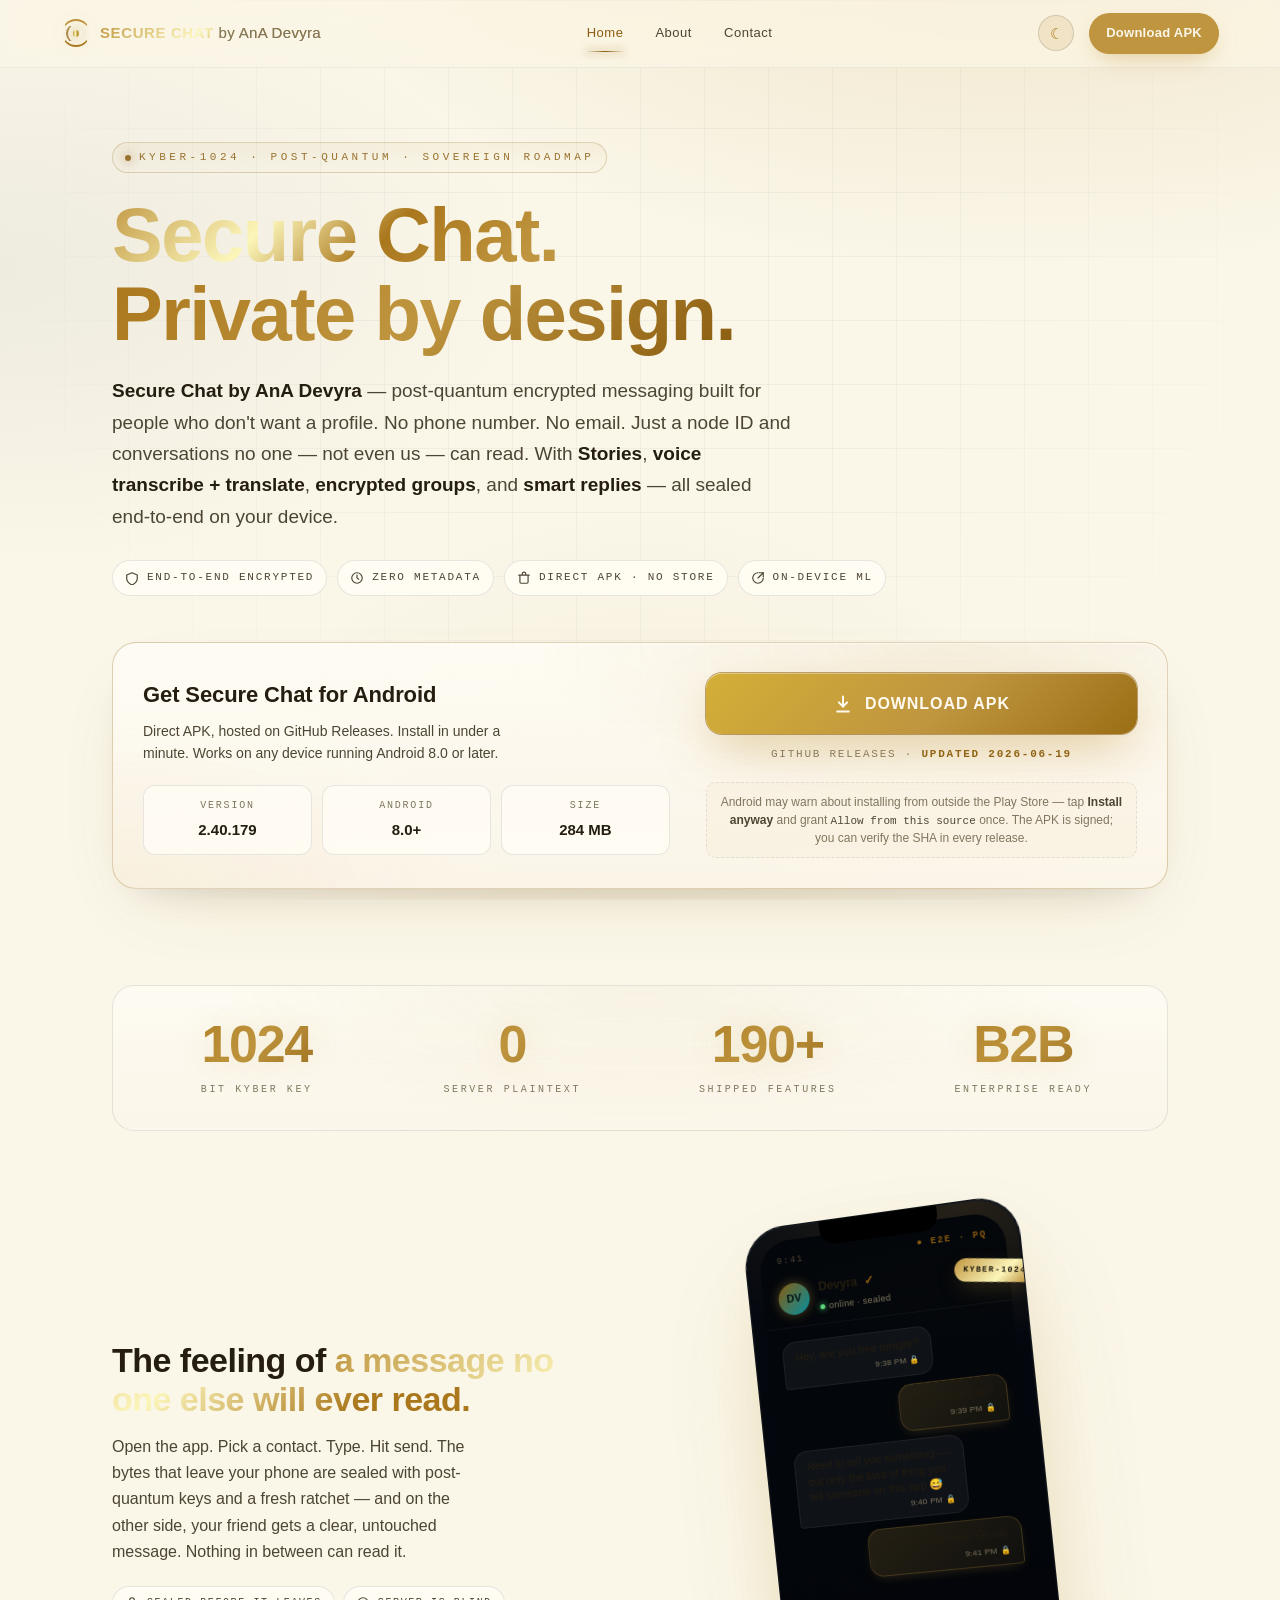
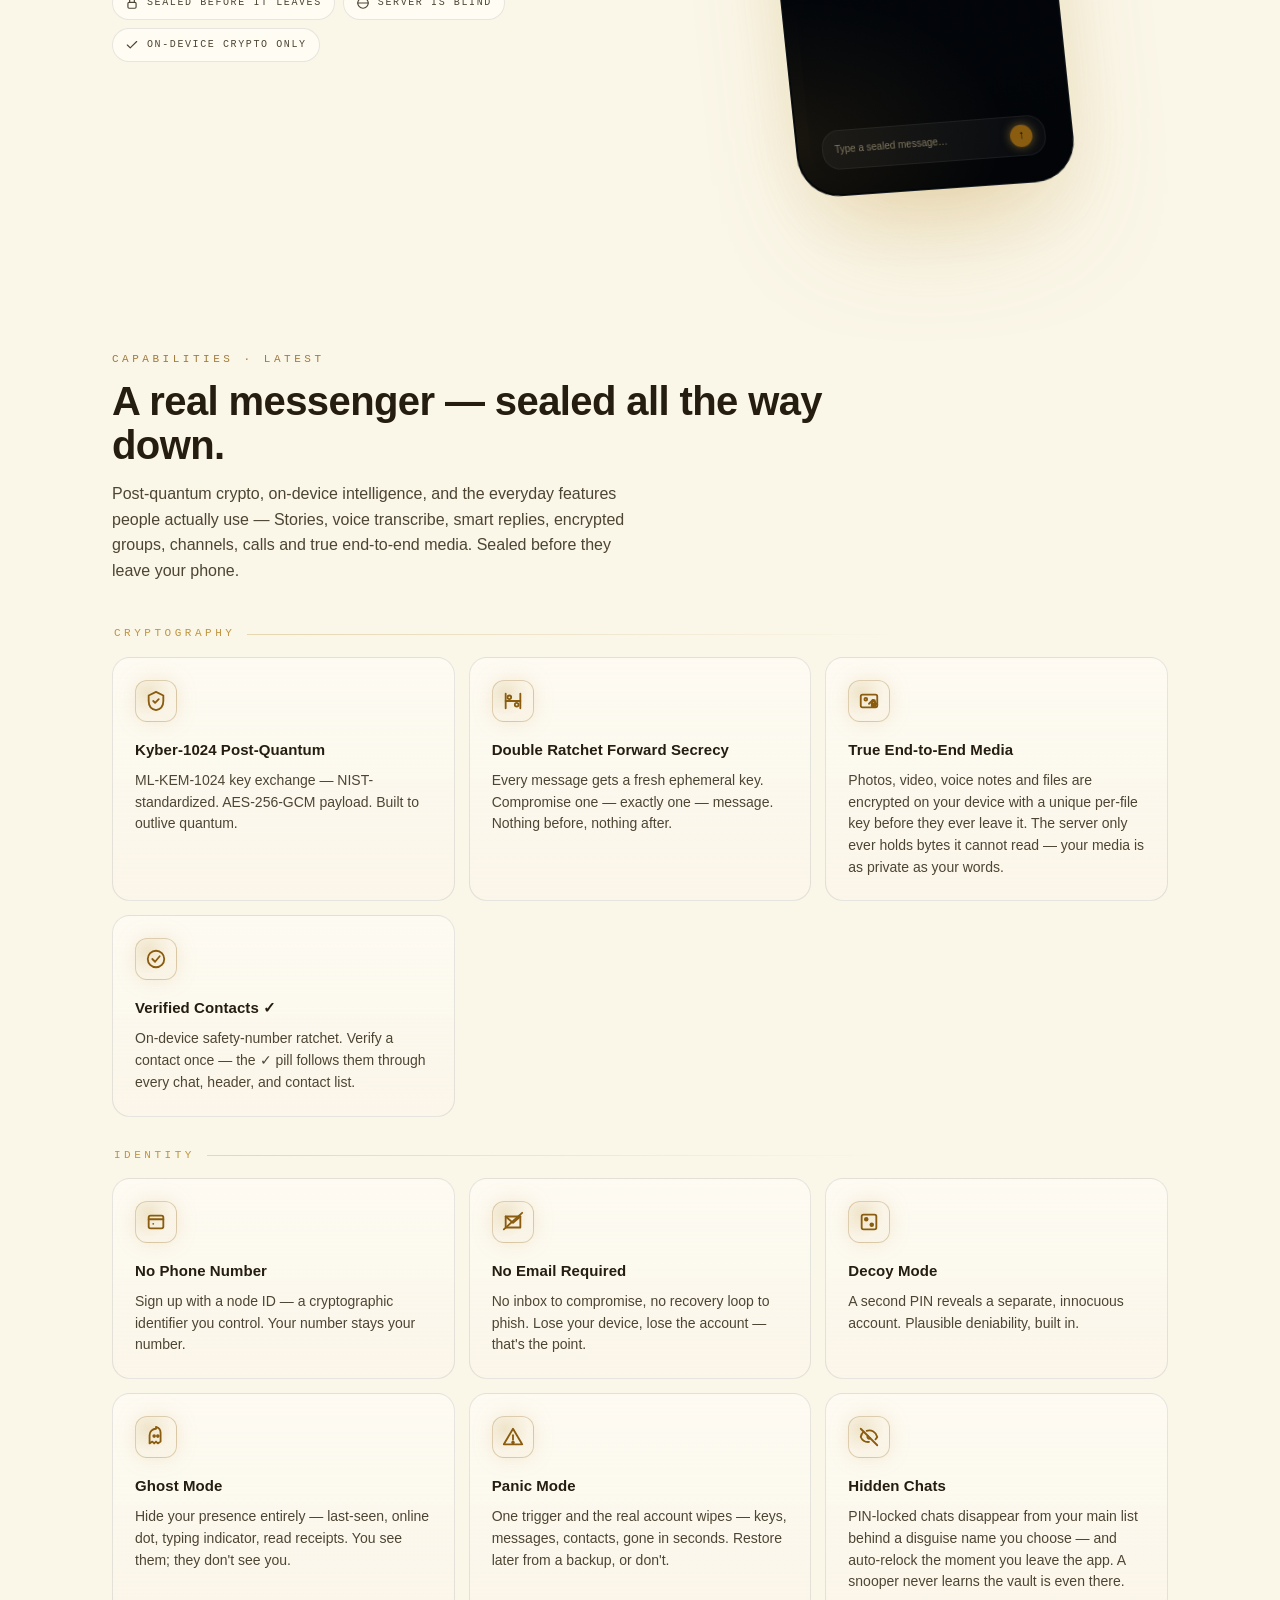
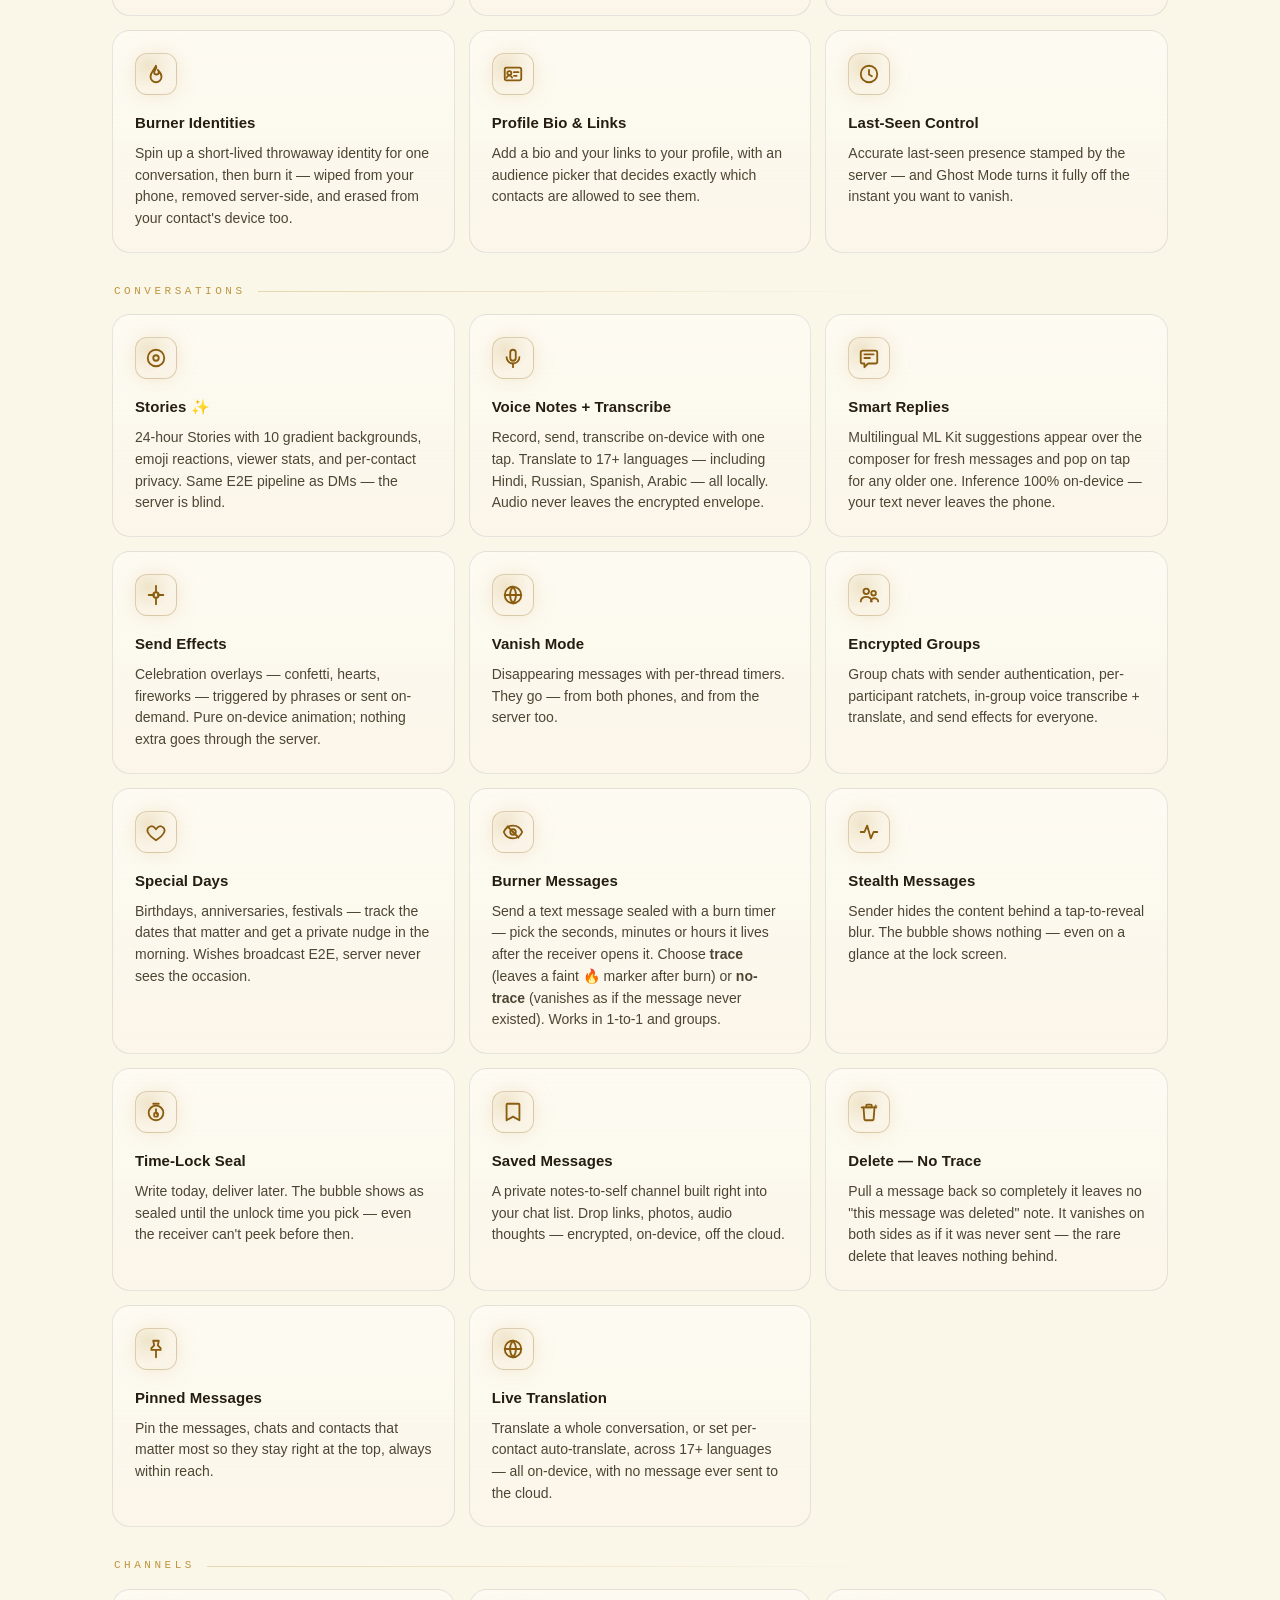
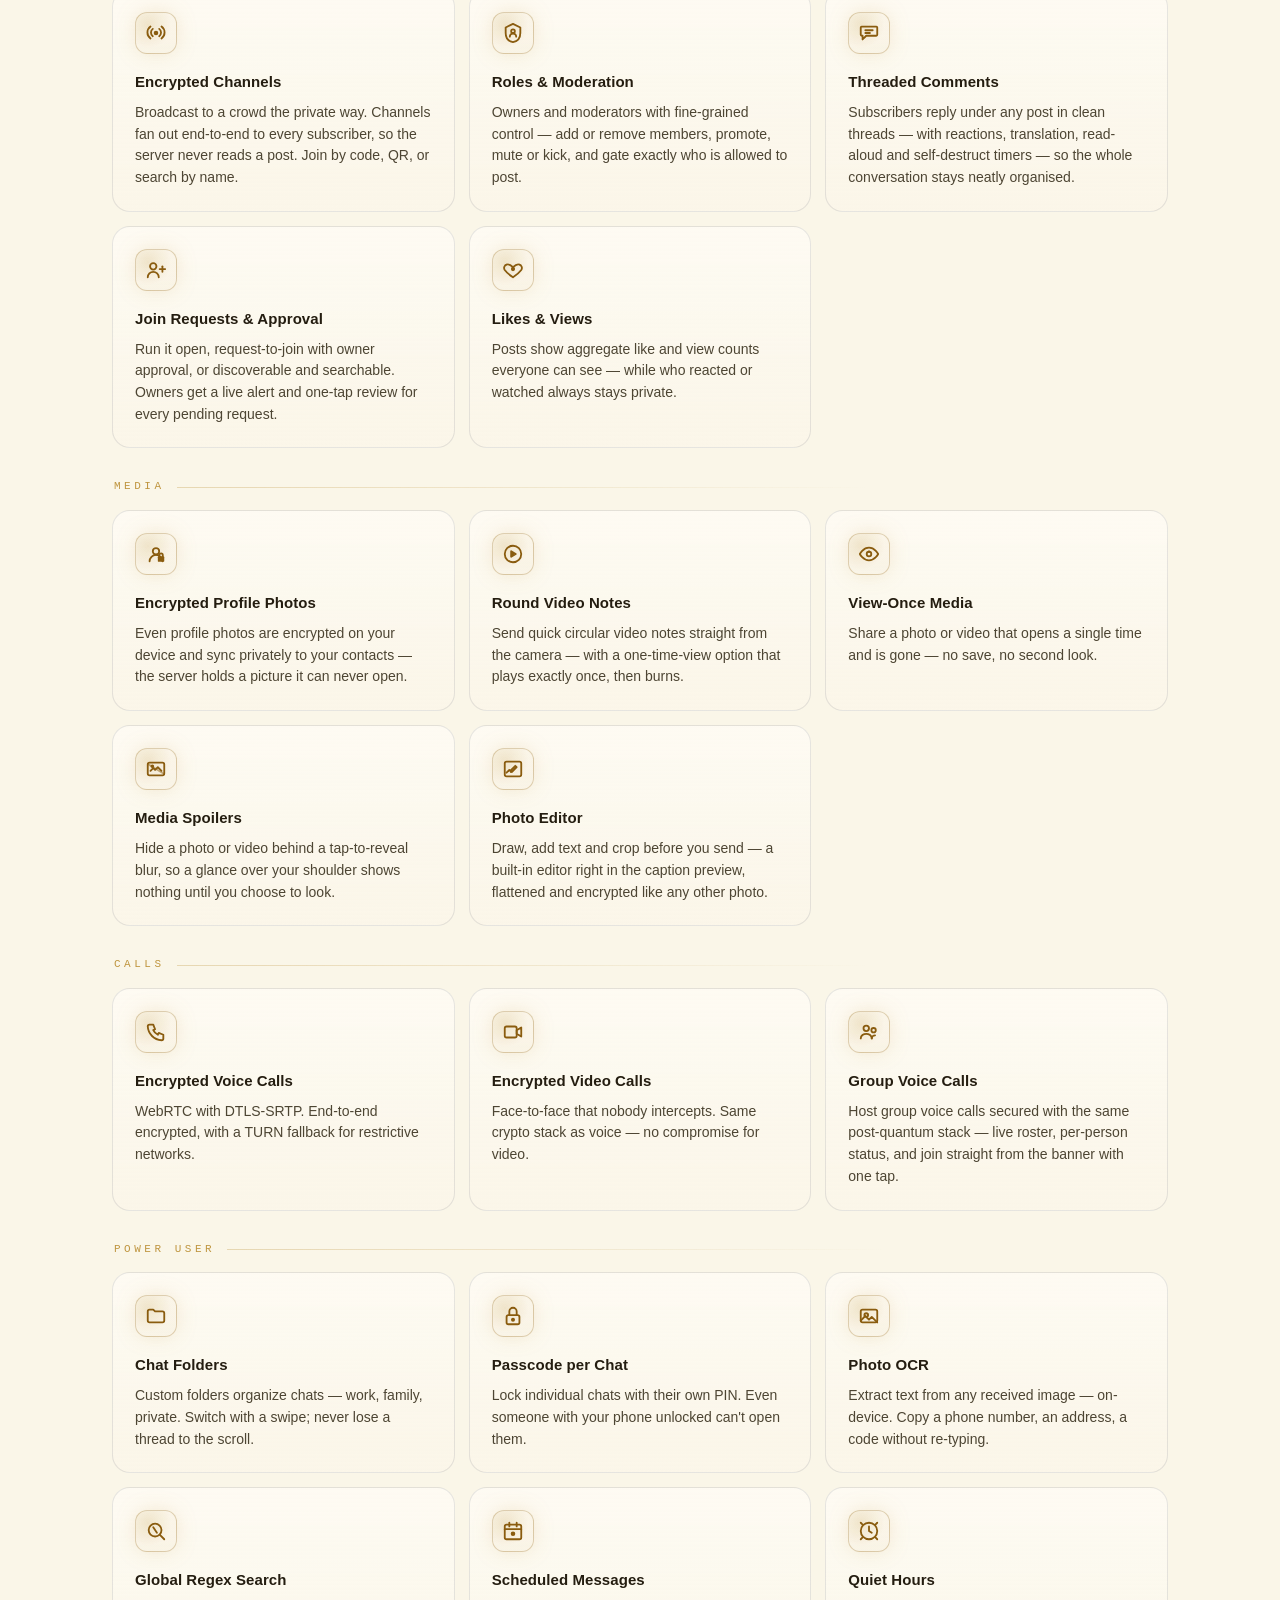
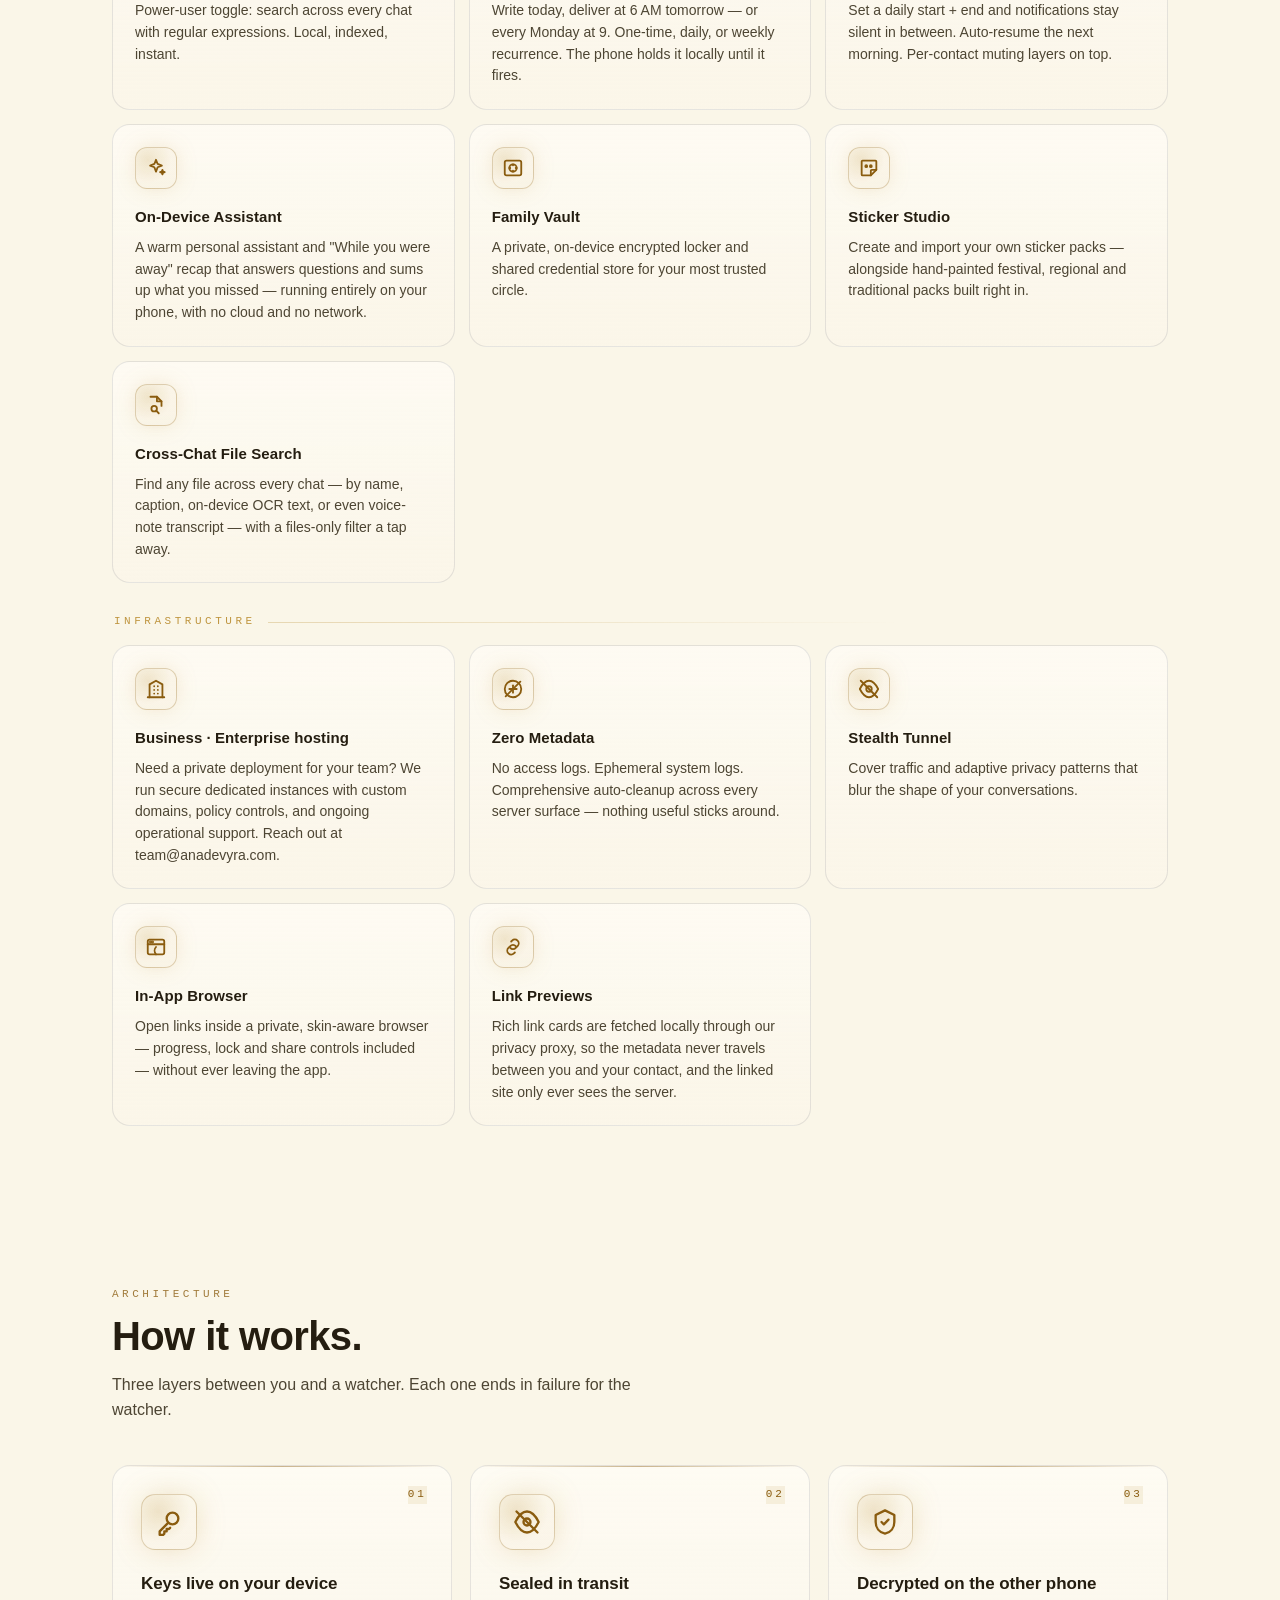
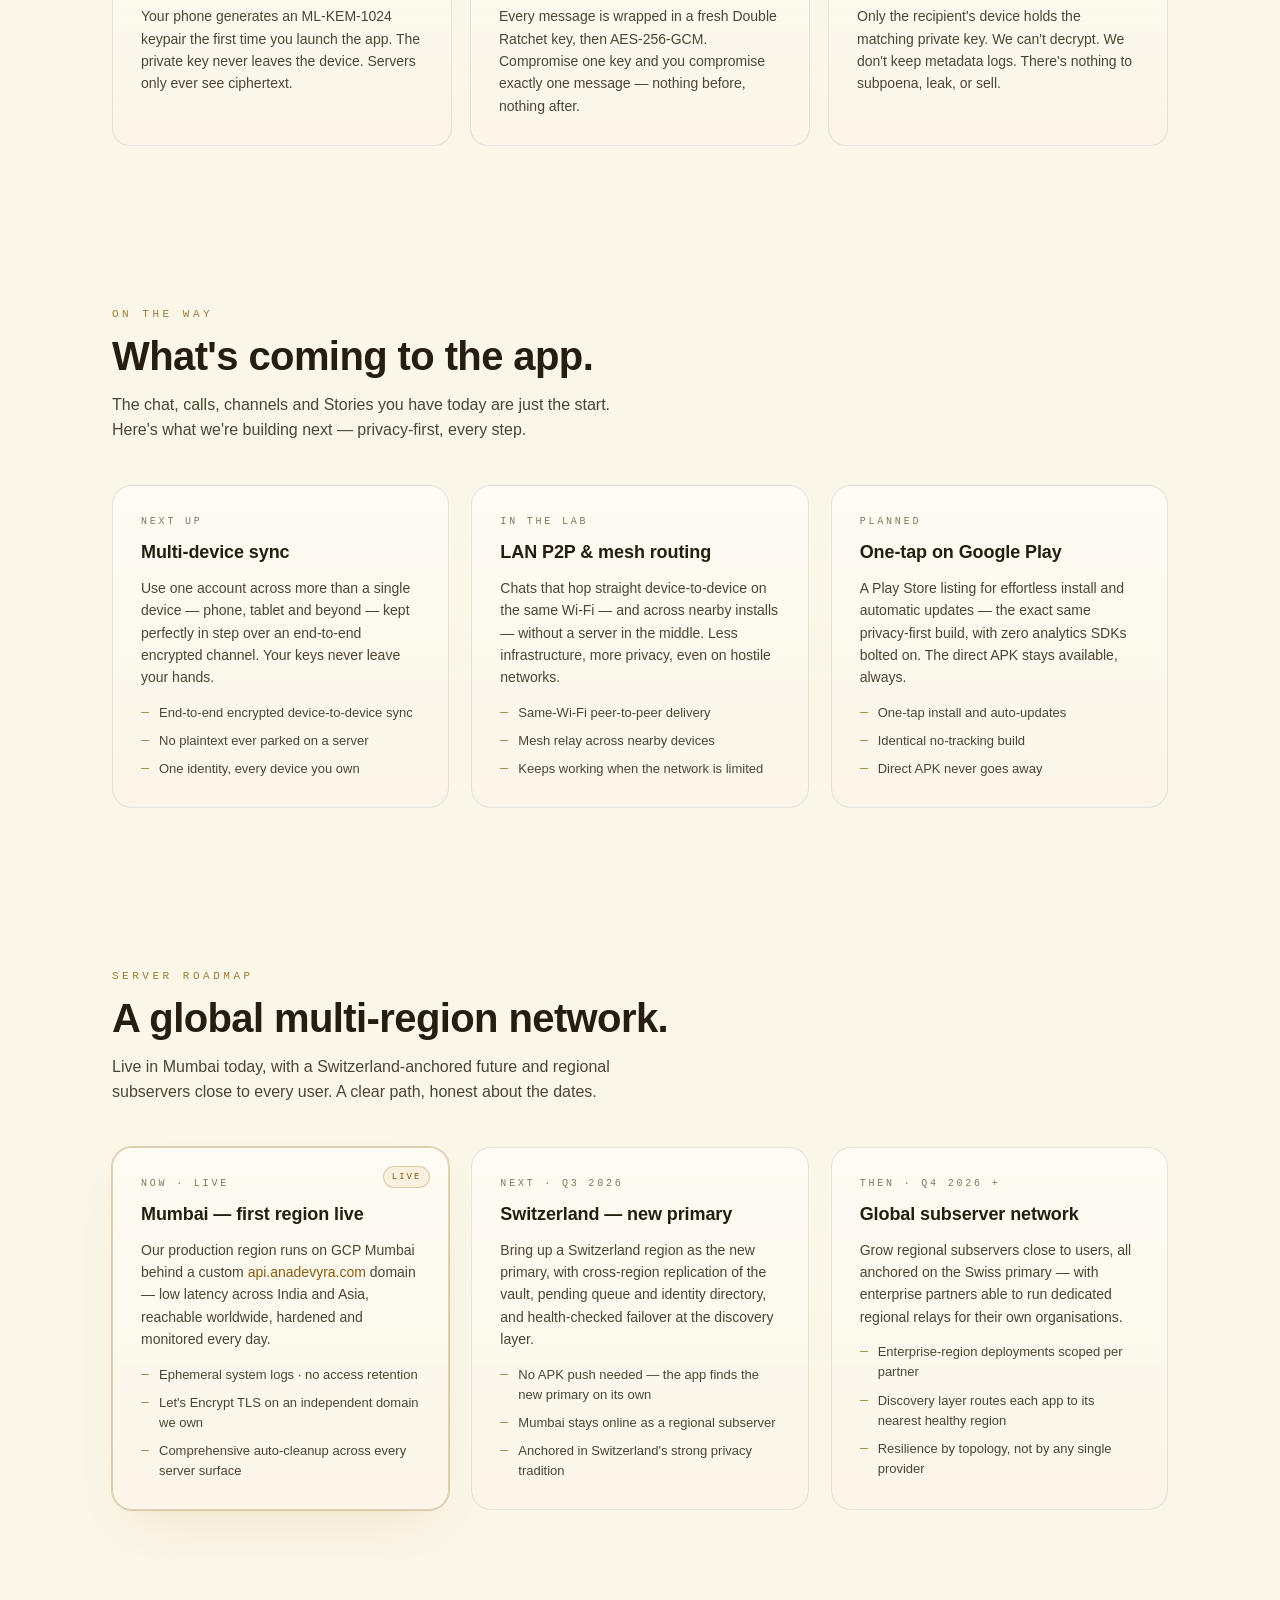
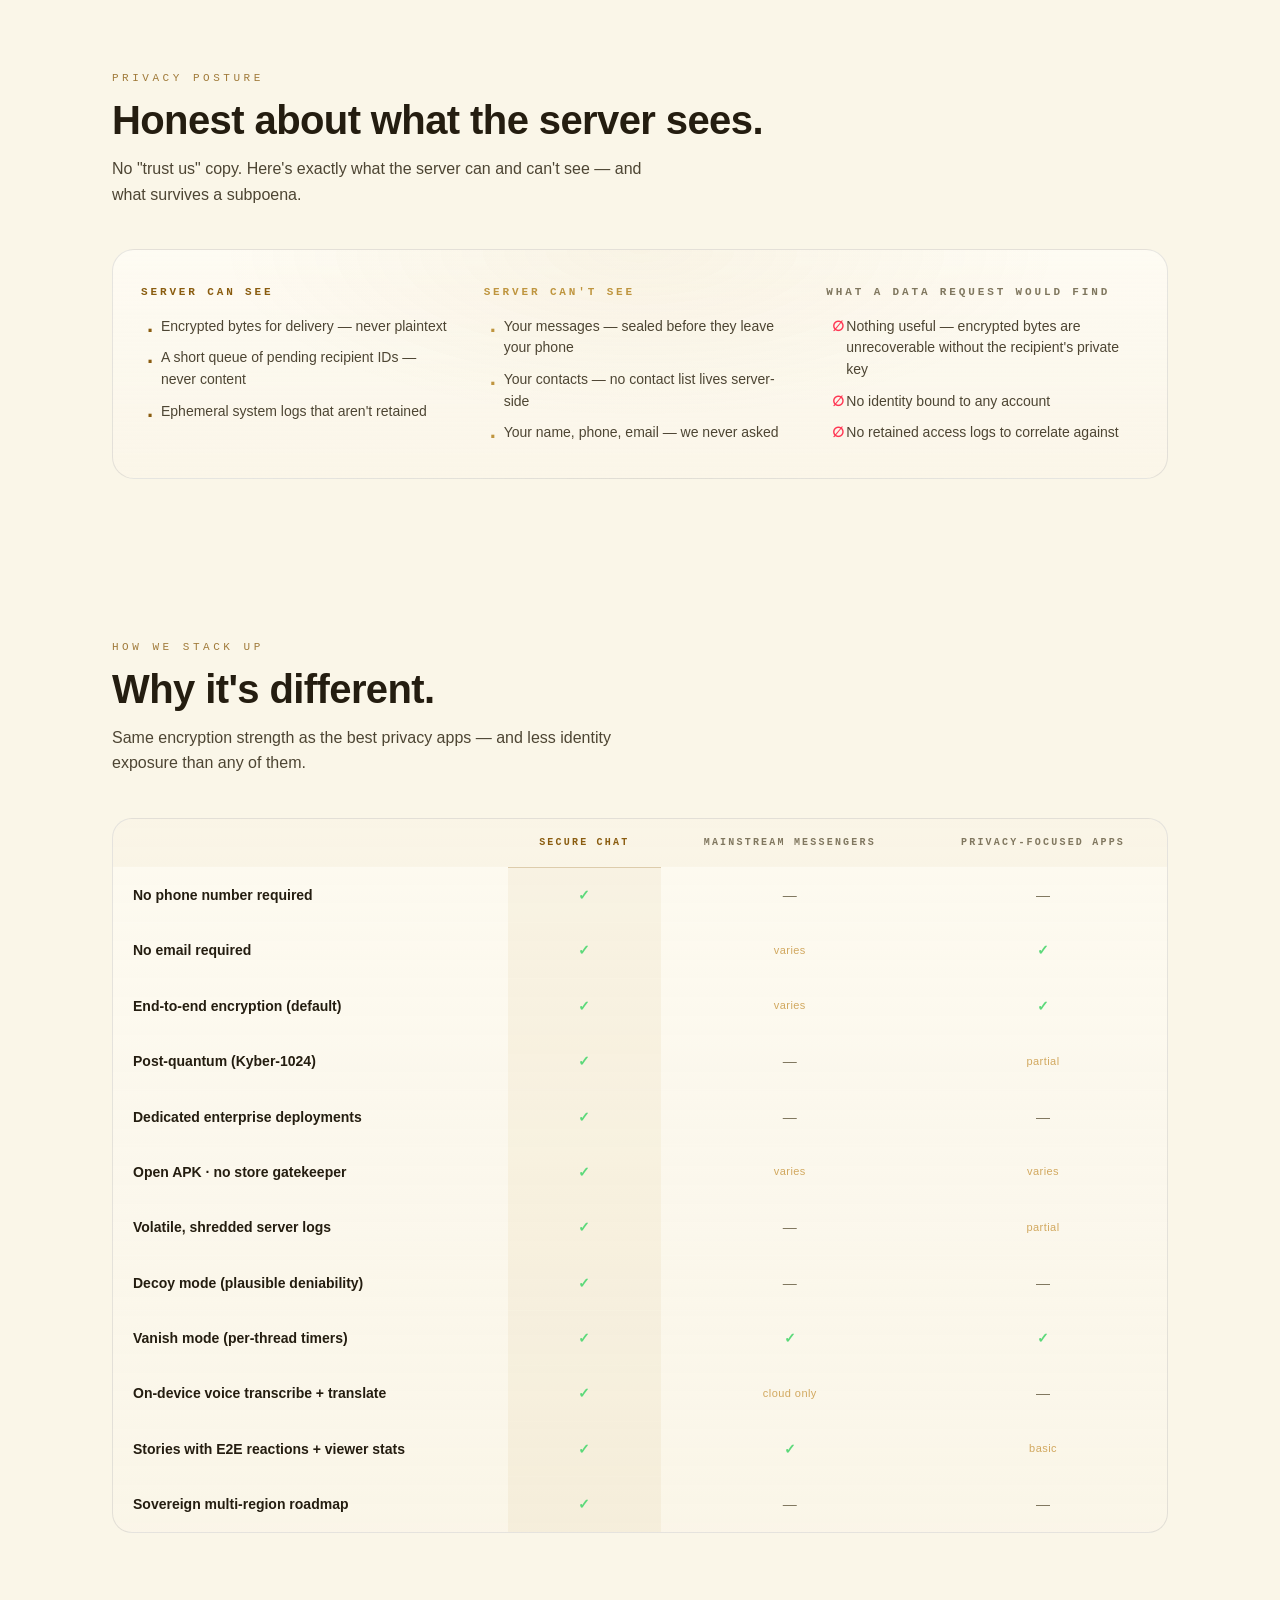
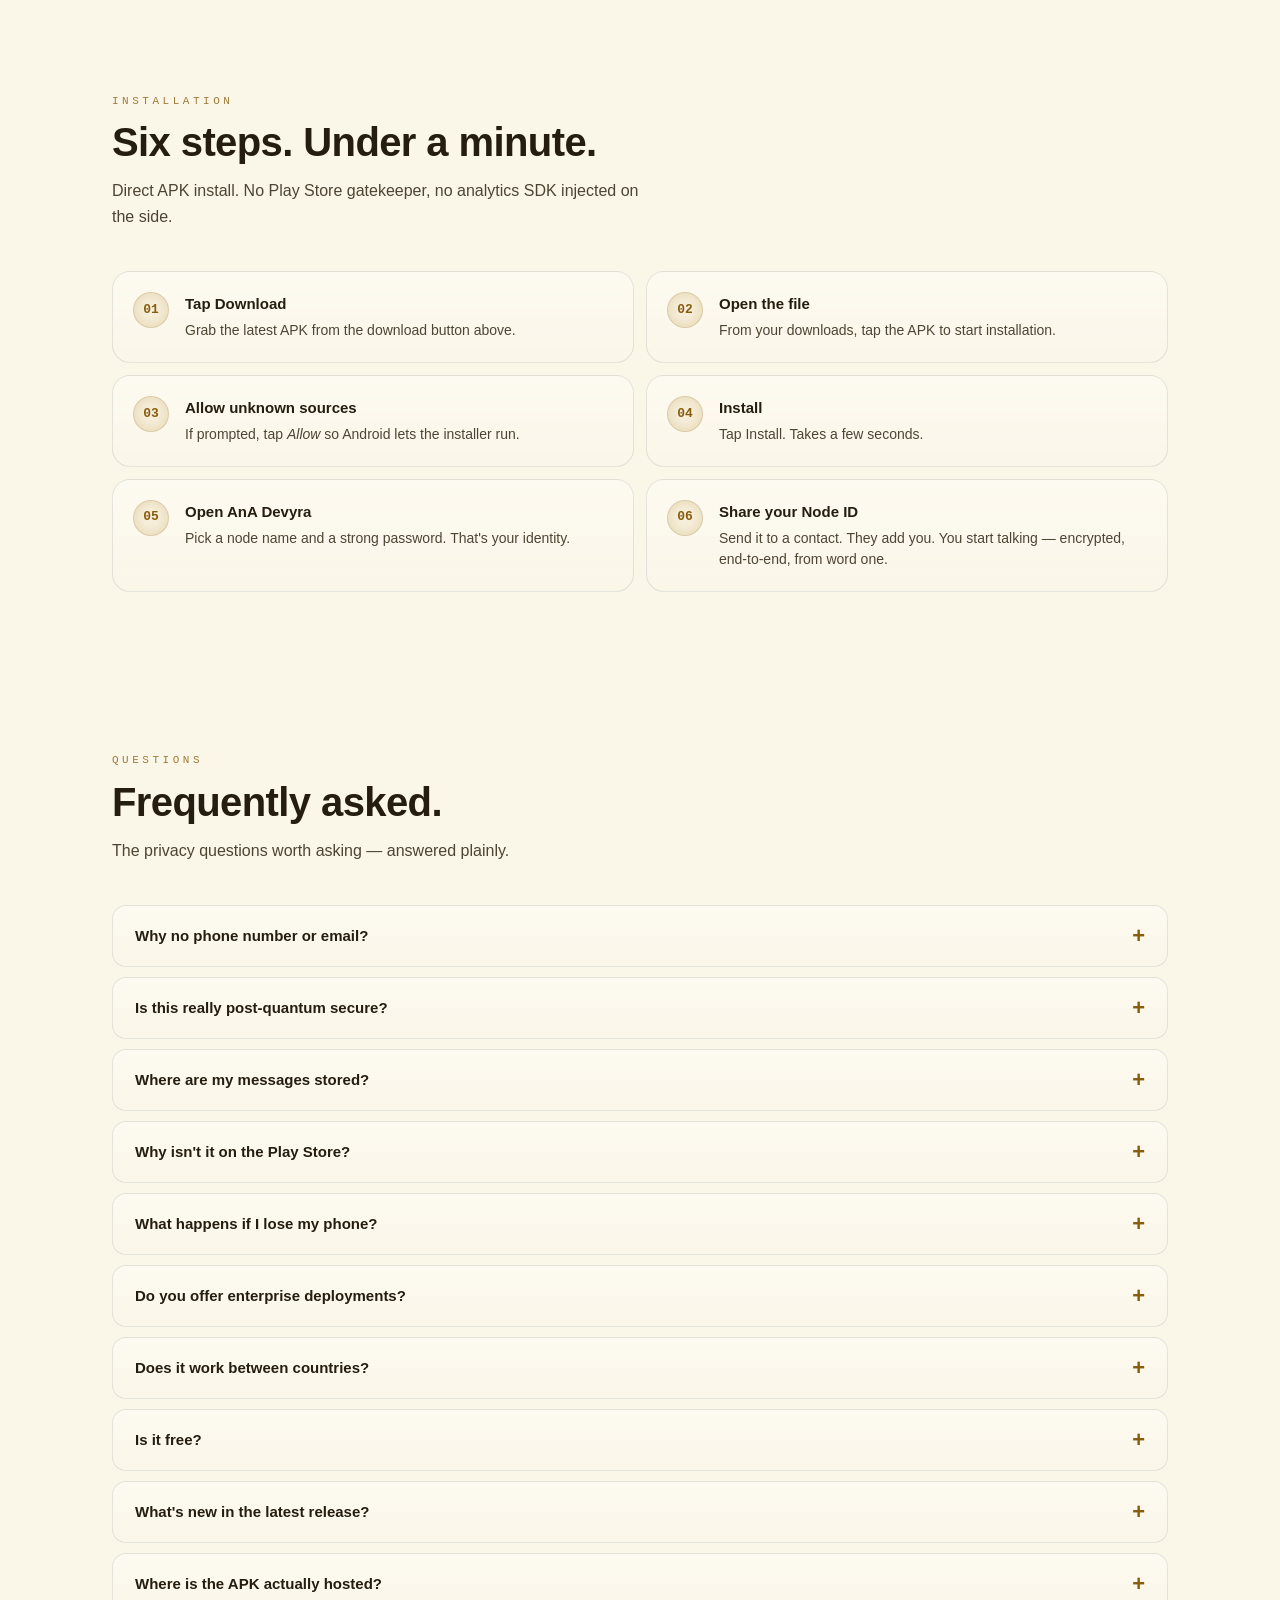
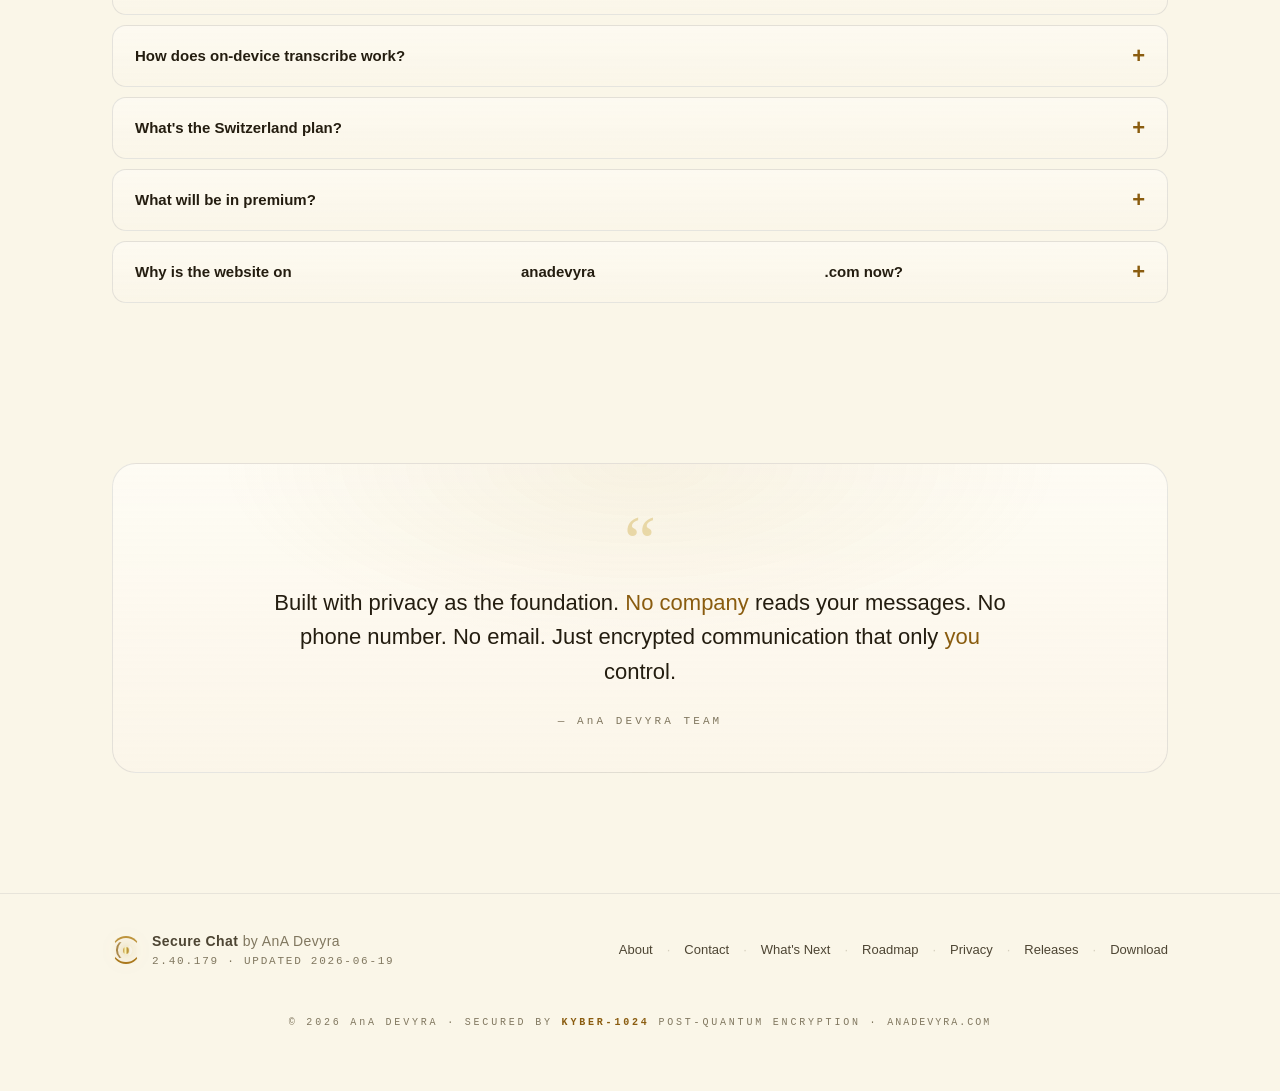
==== commit c5ccafc3: "Add focused "Delete — No Trace" feature card Replace the generic edit/delete framing with a card hig" ====
--- a/index.html
+++ b/index.html
@@ -384,6 +384,11 @@
         <div class="feat-desc">A private notes-to-self channel built right into your chat list. Drop links, photos, audio thoughts — encrypted, on-device, off the cloud.</div>
       </div>
       <div class="feat reveal">
+        <div class="feat-icon"><svg viewBox="0 0 24 24" fill="none" stroke="currentColor" stroke-width="2" stroke-linecap="round" stroke-linejoin="round"><path d="M4 7h16"/><path d="M10 4h4a1 1 0 0 1 1 1v2H9V5a1 1 0 0 1 1-1z"/><path d="M6 7l1 13a1 1 0 0 0 1 1h8a1 1 0 0 0 1-1l1-13"/><path d="M19.4 3.2l.6 1.6 1.6.6-1.6.6-.6 1.6-.6-1.6-1.6-.6 1.6-.6z" fill="currentColor" stroke="none"/></svg></div>
+        <div class="feat-title">Delete — No Trace</div>
+        <div class="feat-desc">Pull a message back so completely it leaves no "this message was deleted" note. It vanishes on both sides as if it was never sent — the rare delete that leaves nothing behind.</div>
+      </div>
+      <div class="feat reveal">
         <div class="feat-icon"><svg viewBox="0 0 24 24" fill="none" stroke="currentColor" stroke-width="2" stroke-linecap="round" stroke-linejoin="round"><path d="M9 3h6l-1 5 3 3v2H7v-2l3-3-1-5z"/><path d="M12 13v8"/></svg></div>
         <div class="feat-title">Pinned Messages</div>
         <div class="feat-desc">Pin the messages, chats and contacts that matter most so they stay right at the top, always within reach.</div>
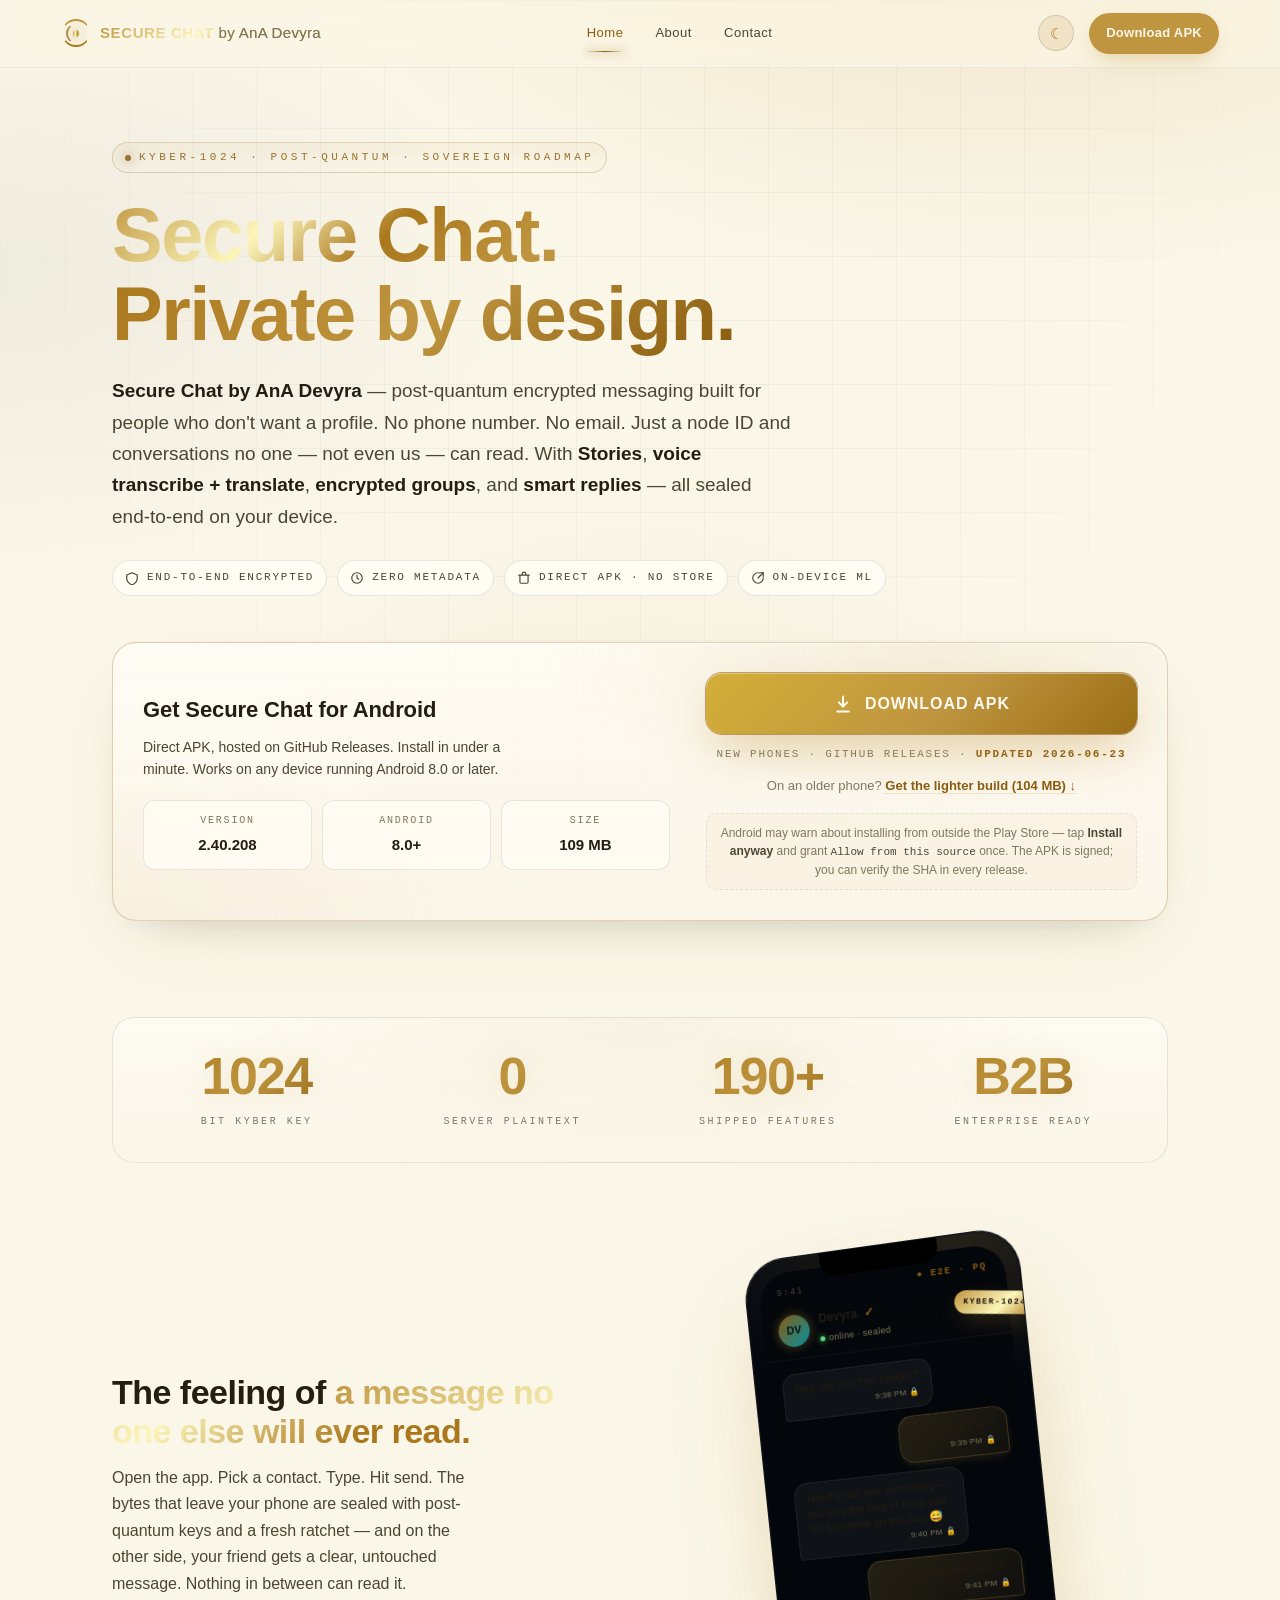
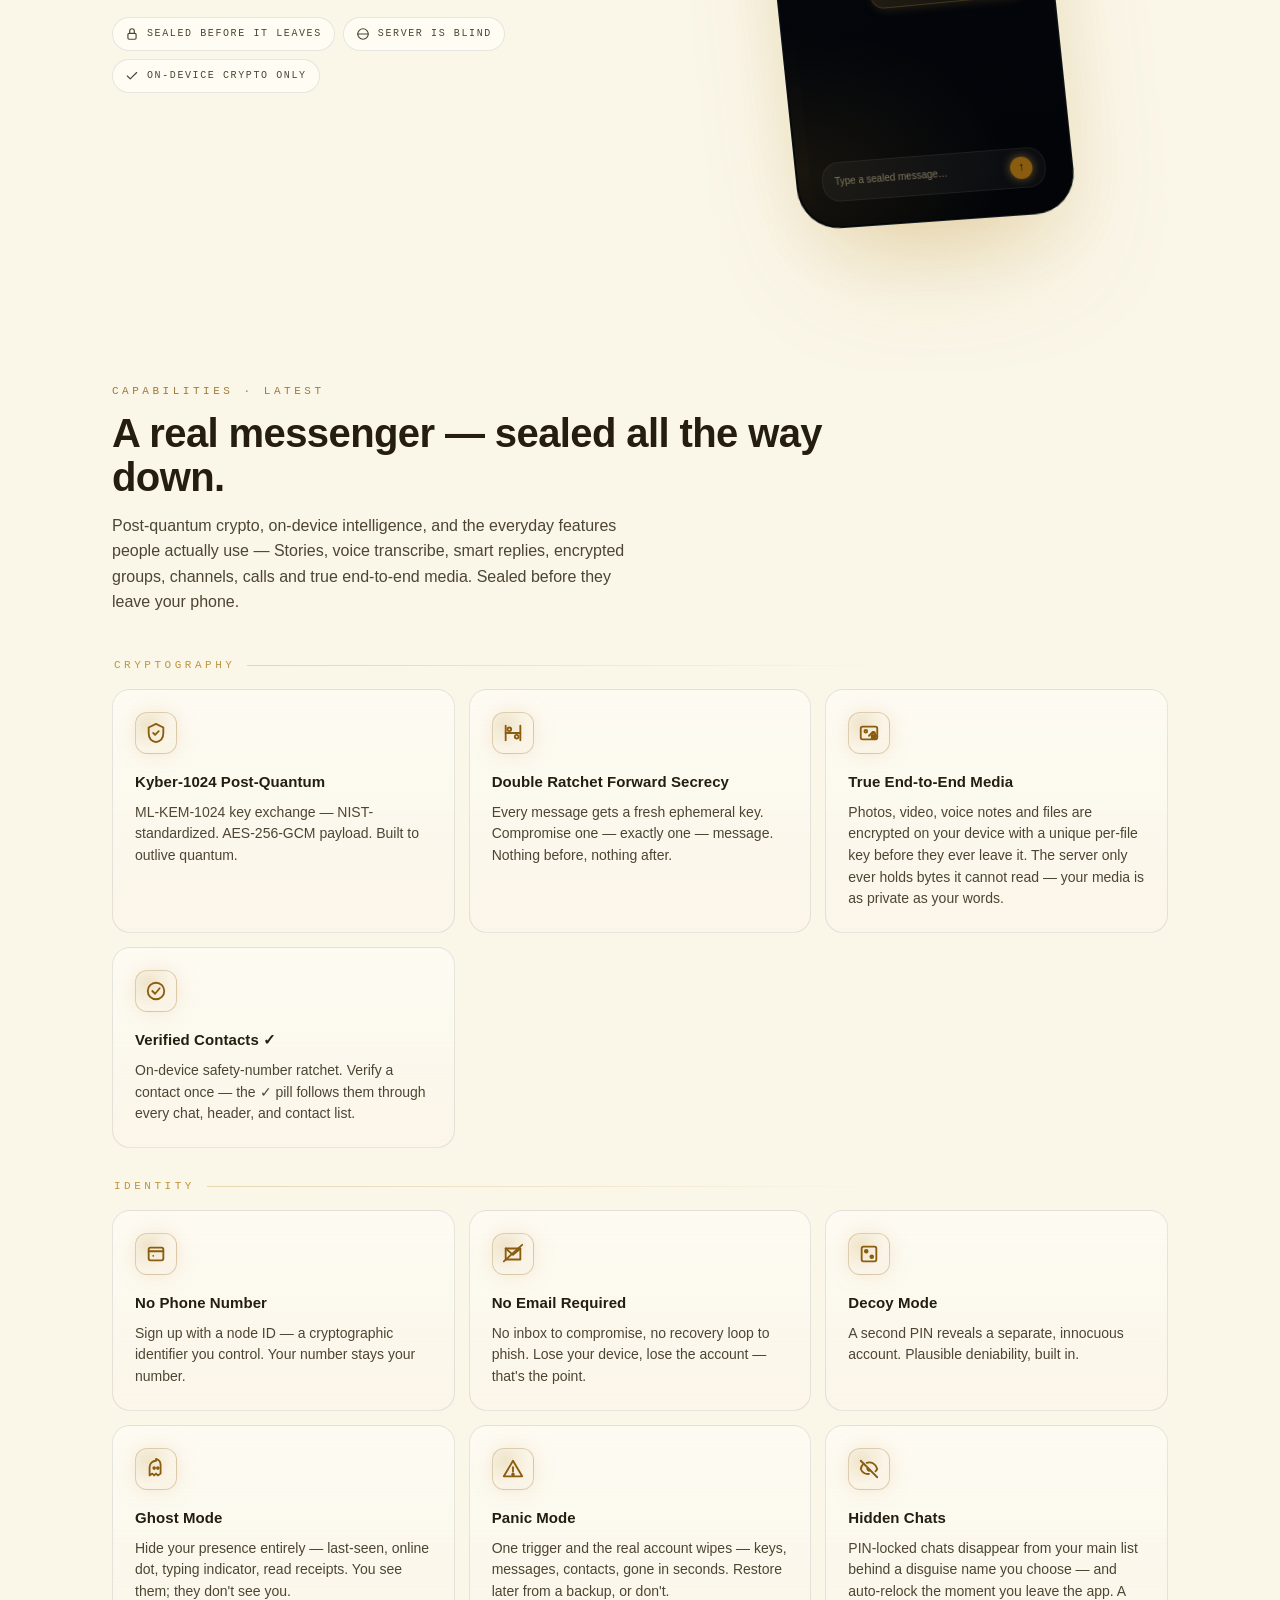
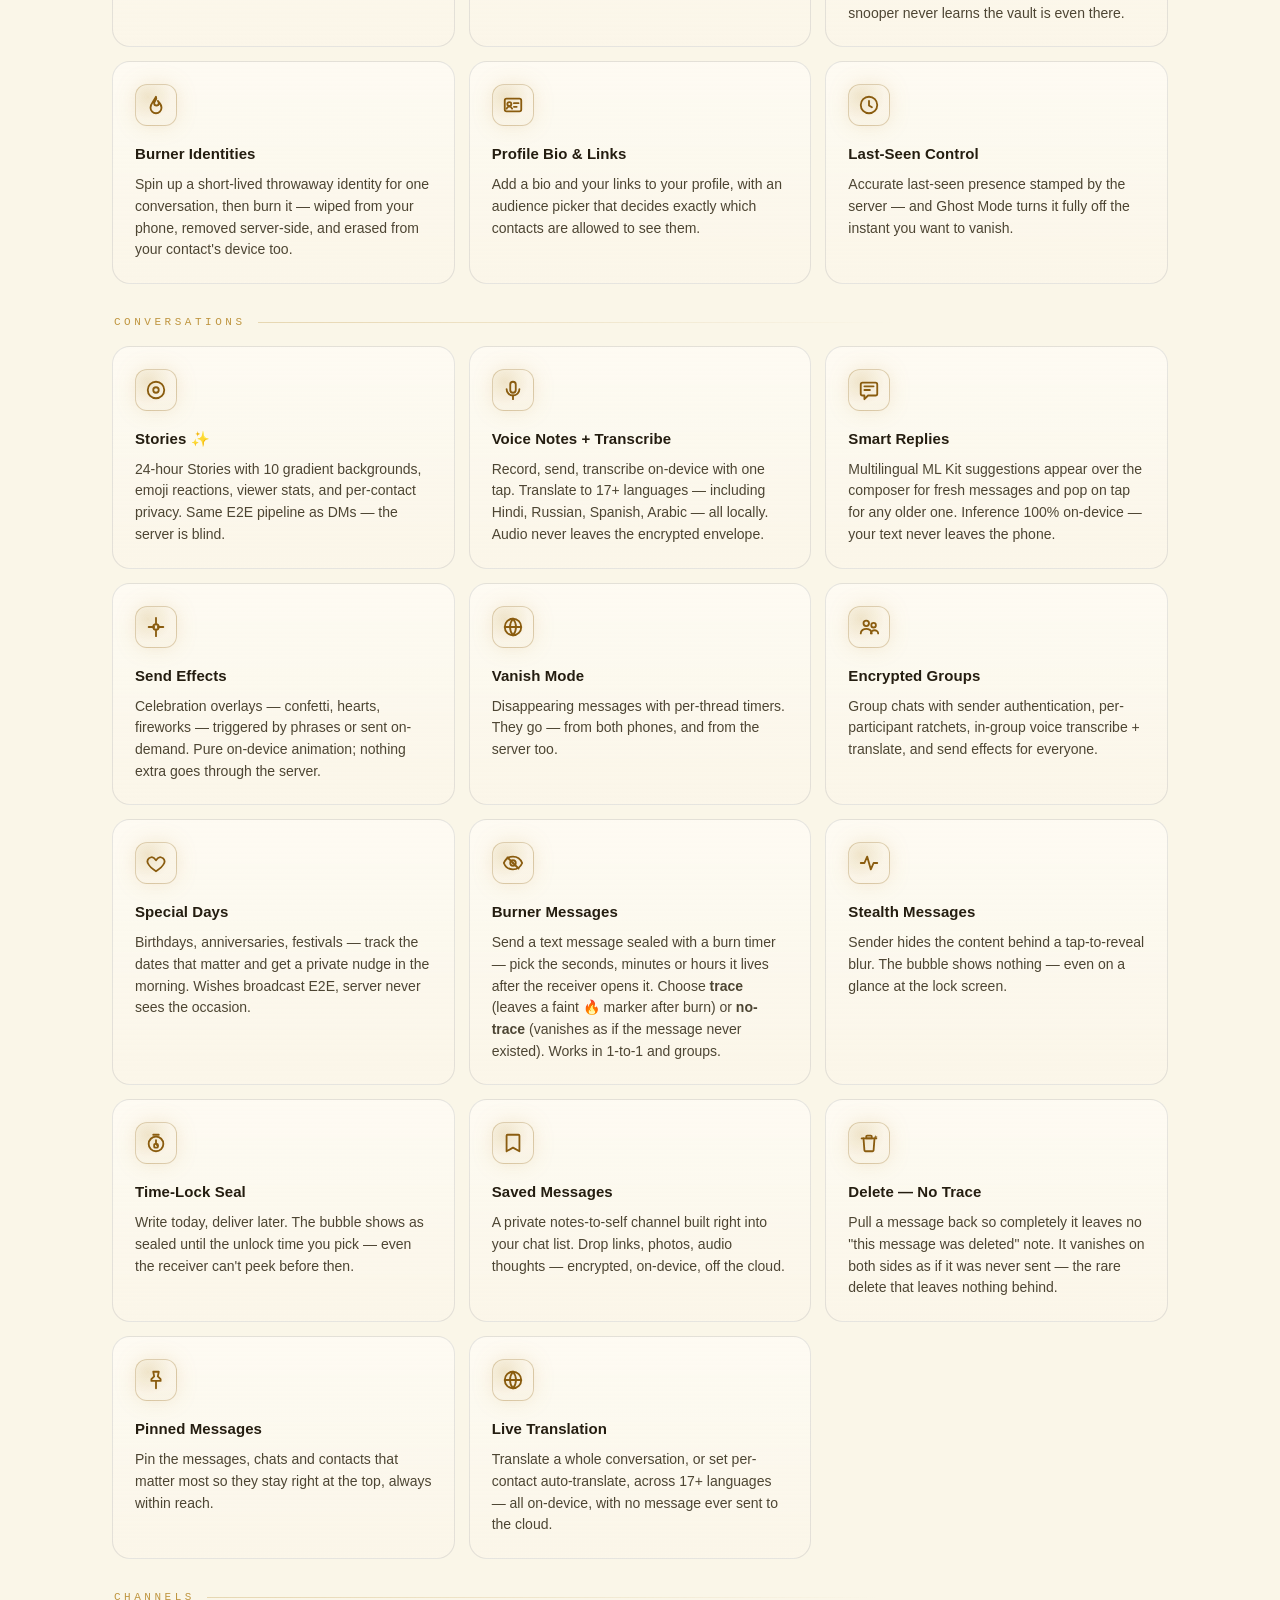
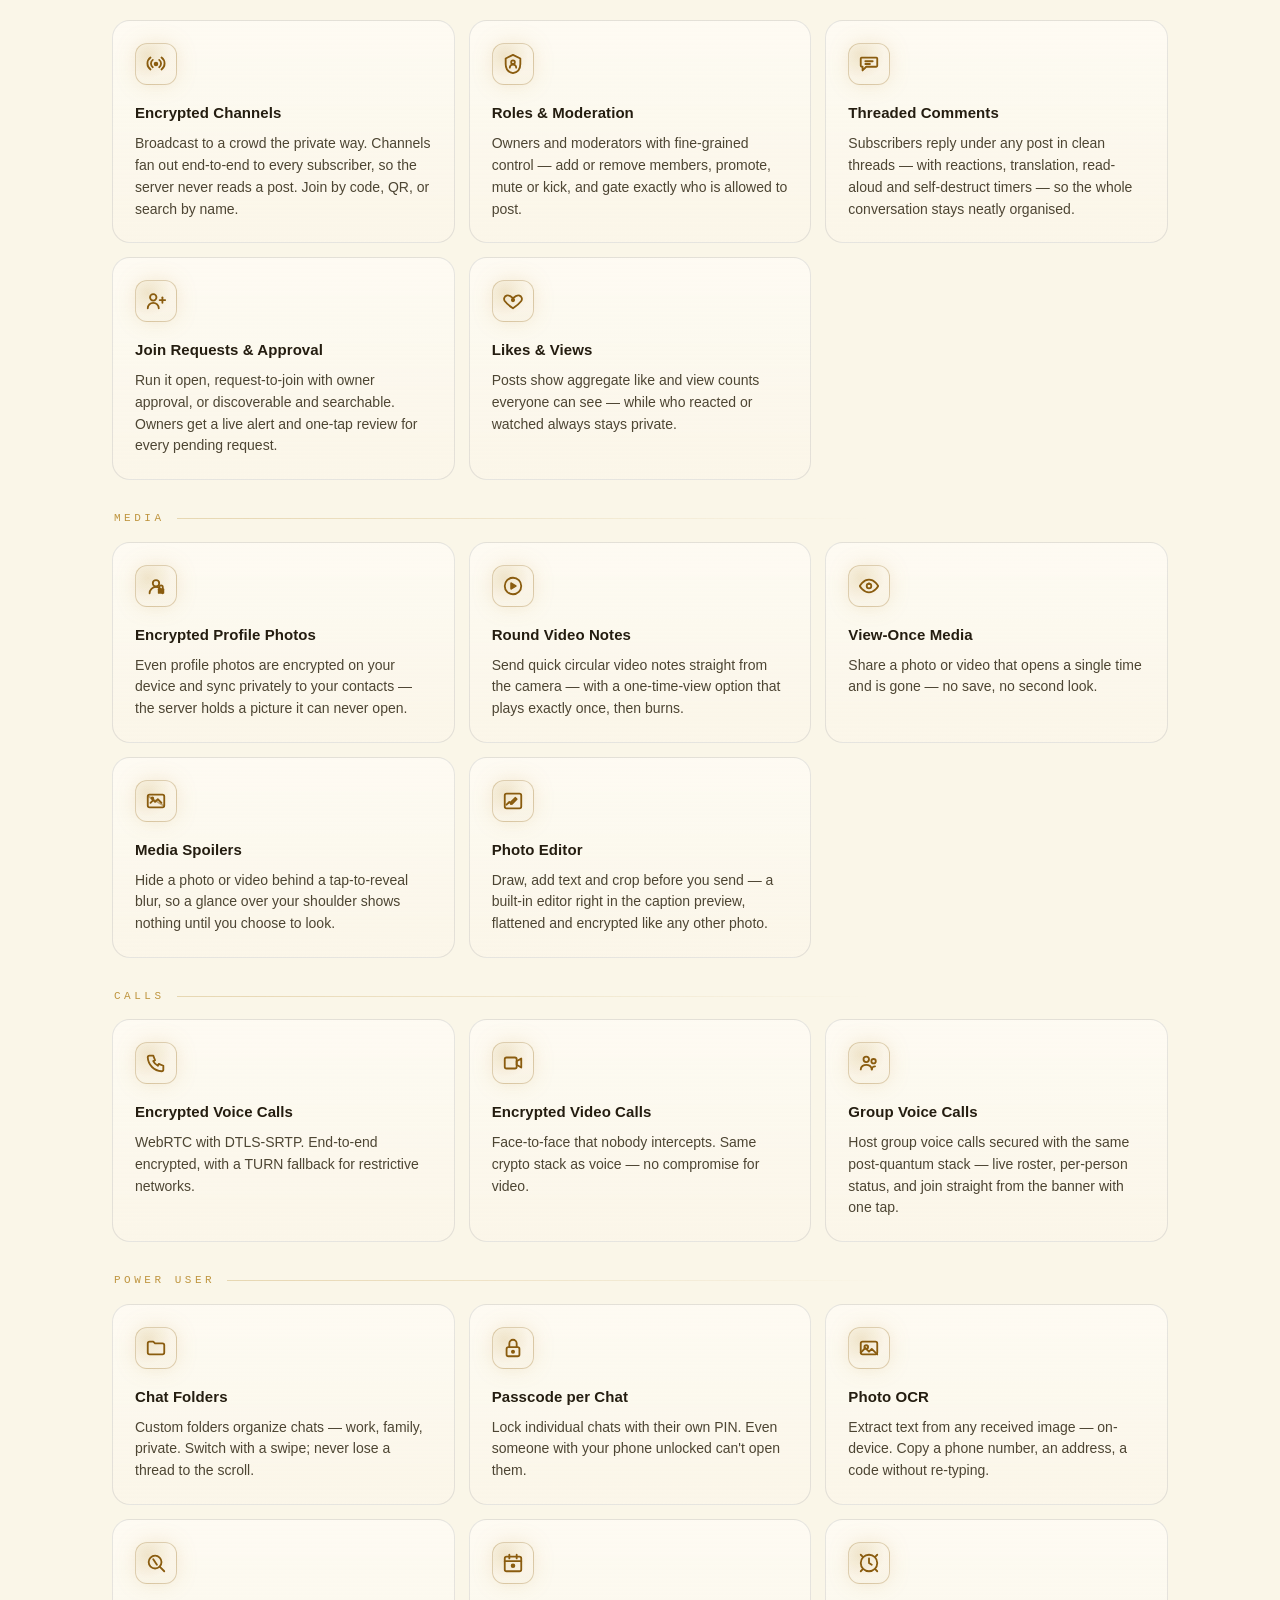
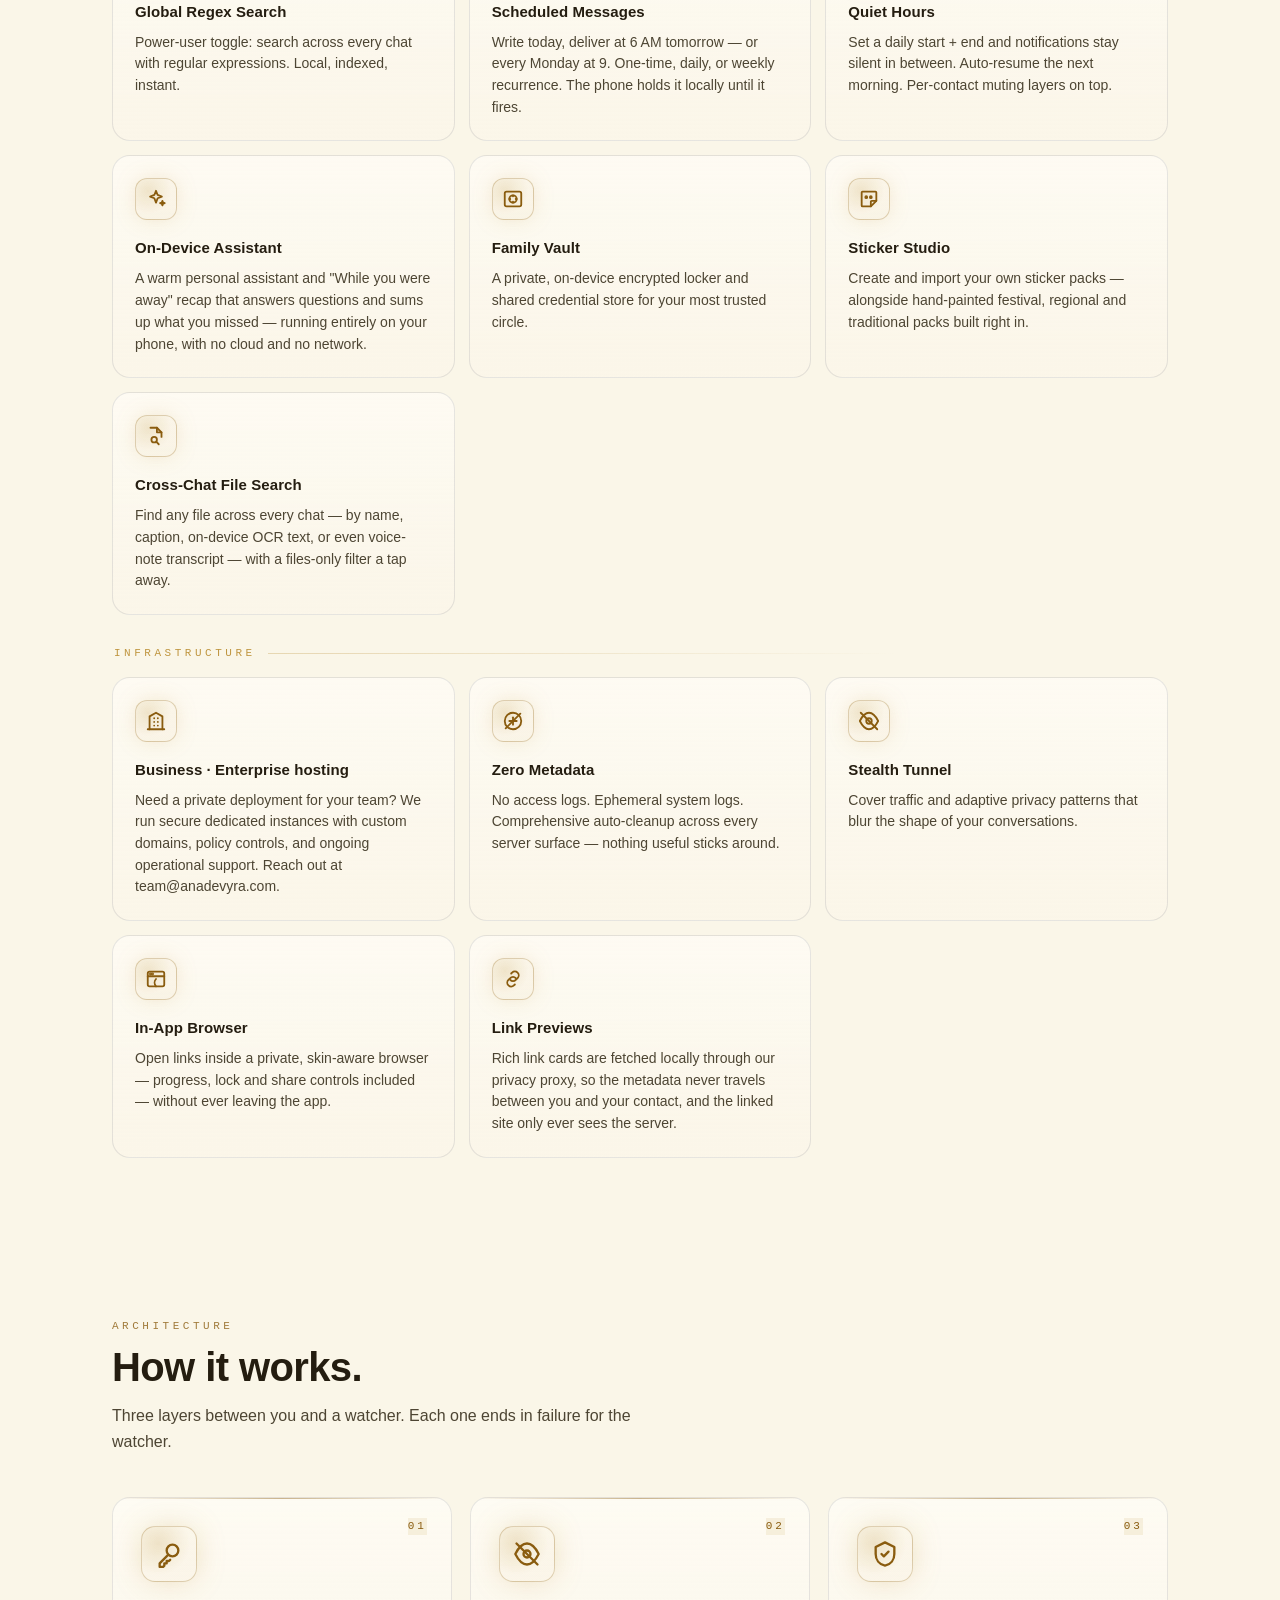
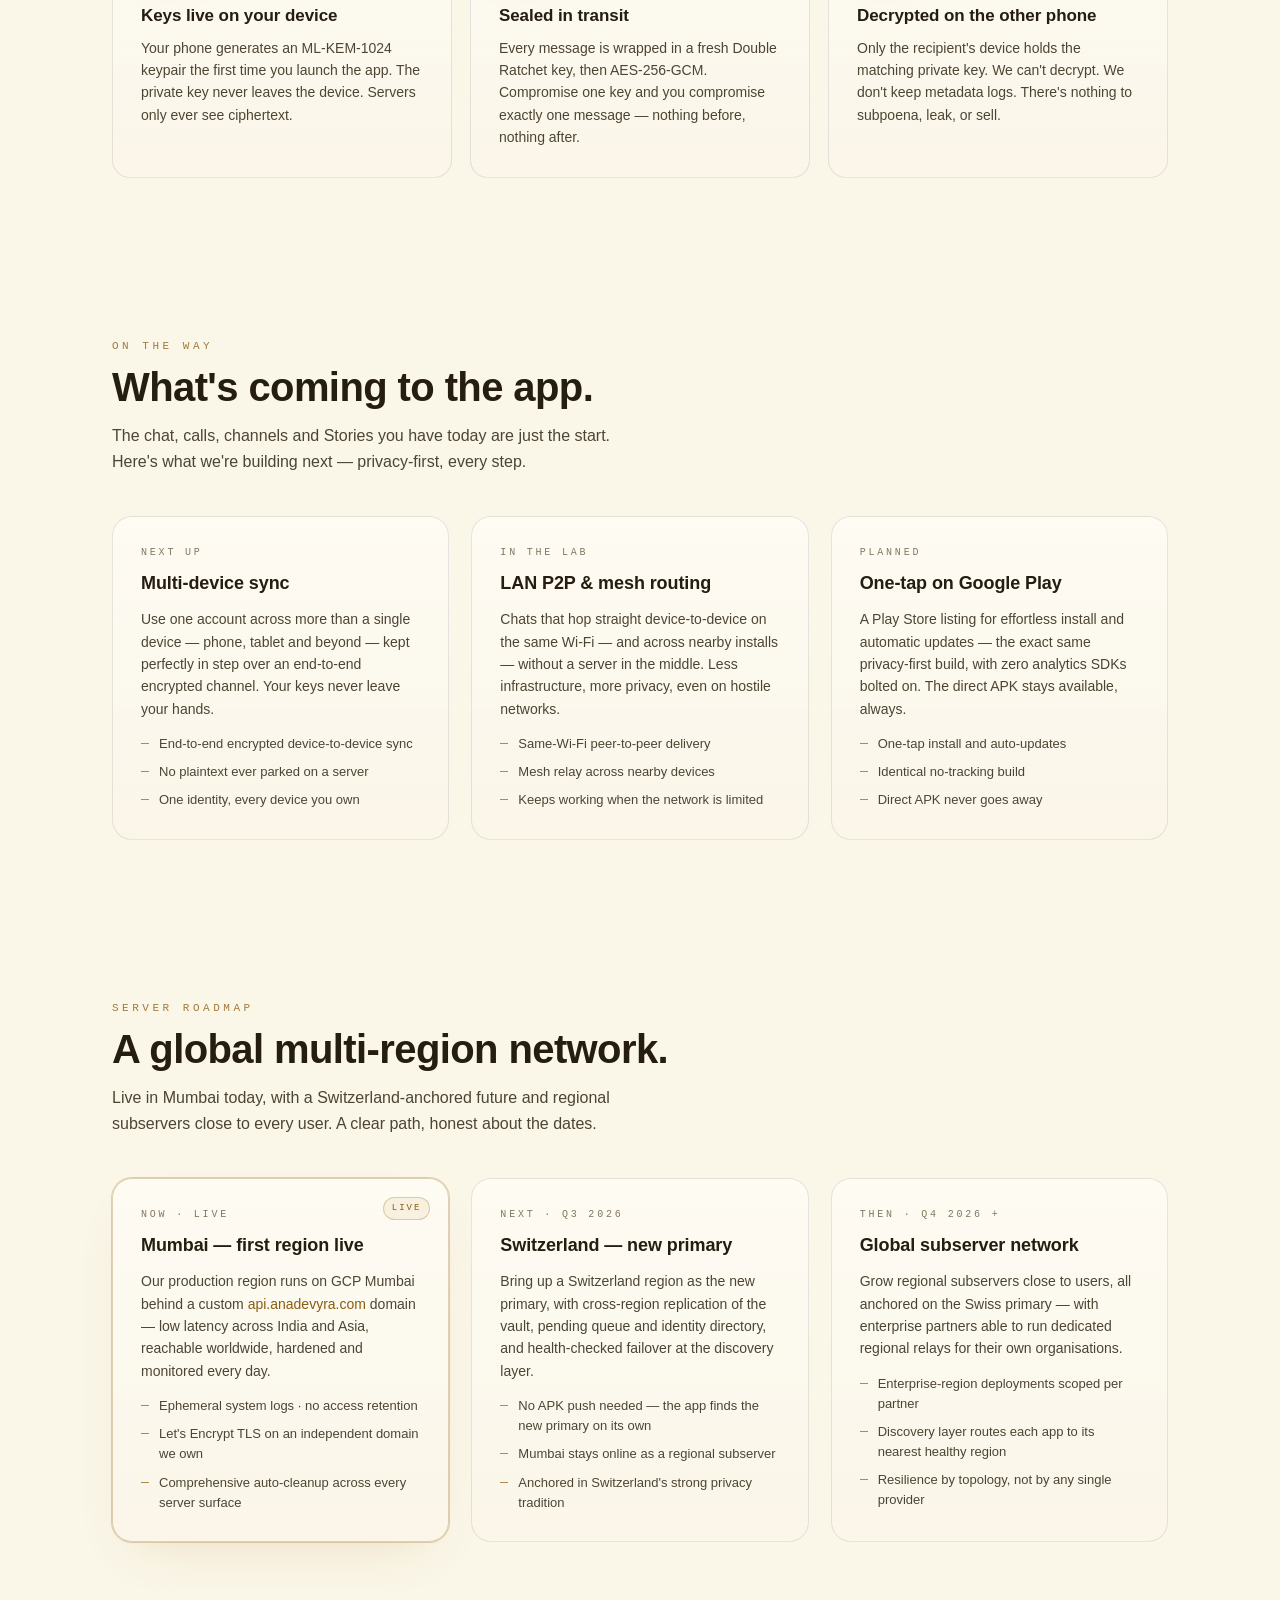
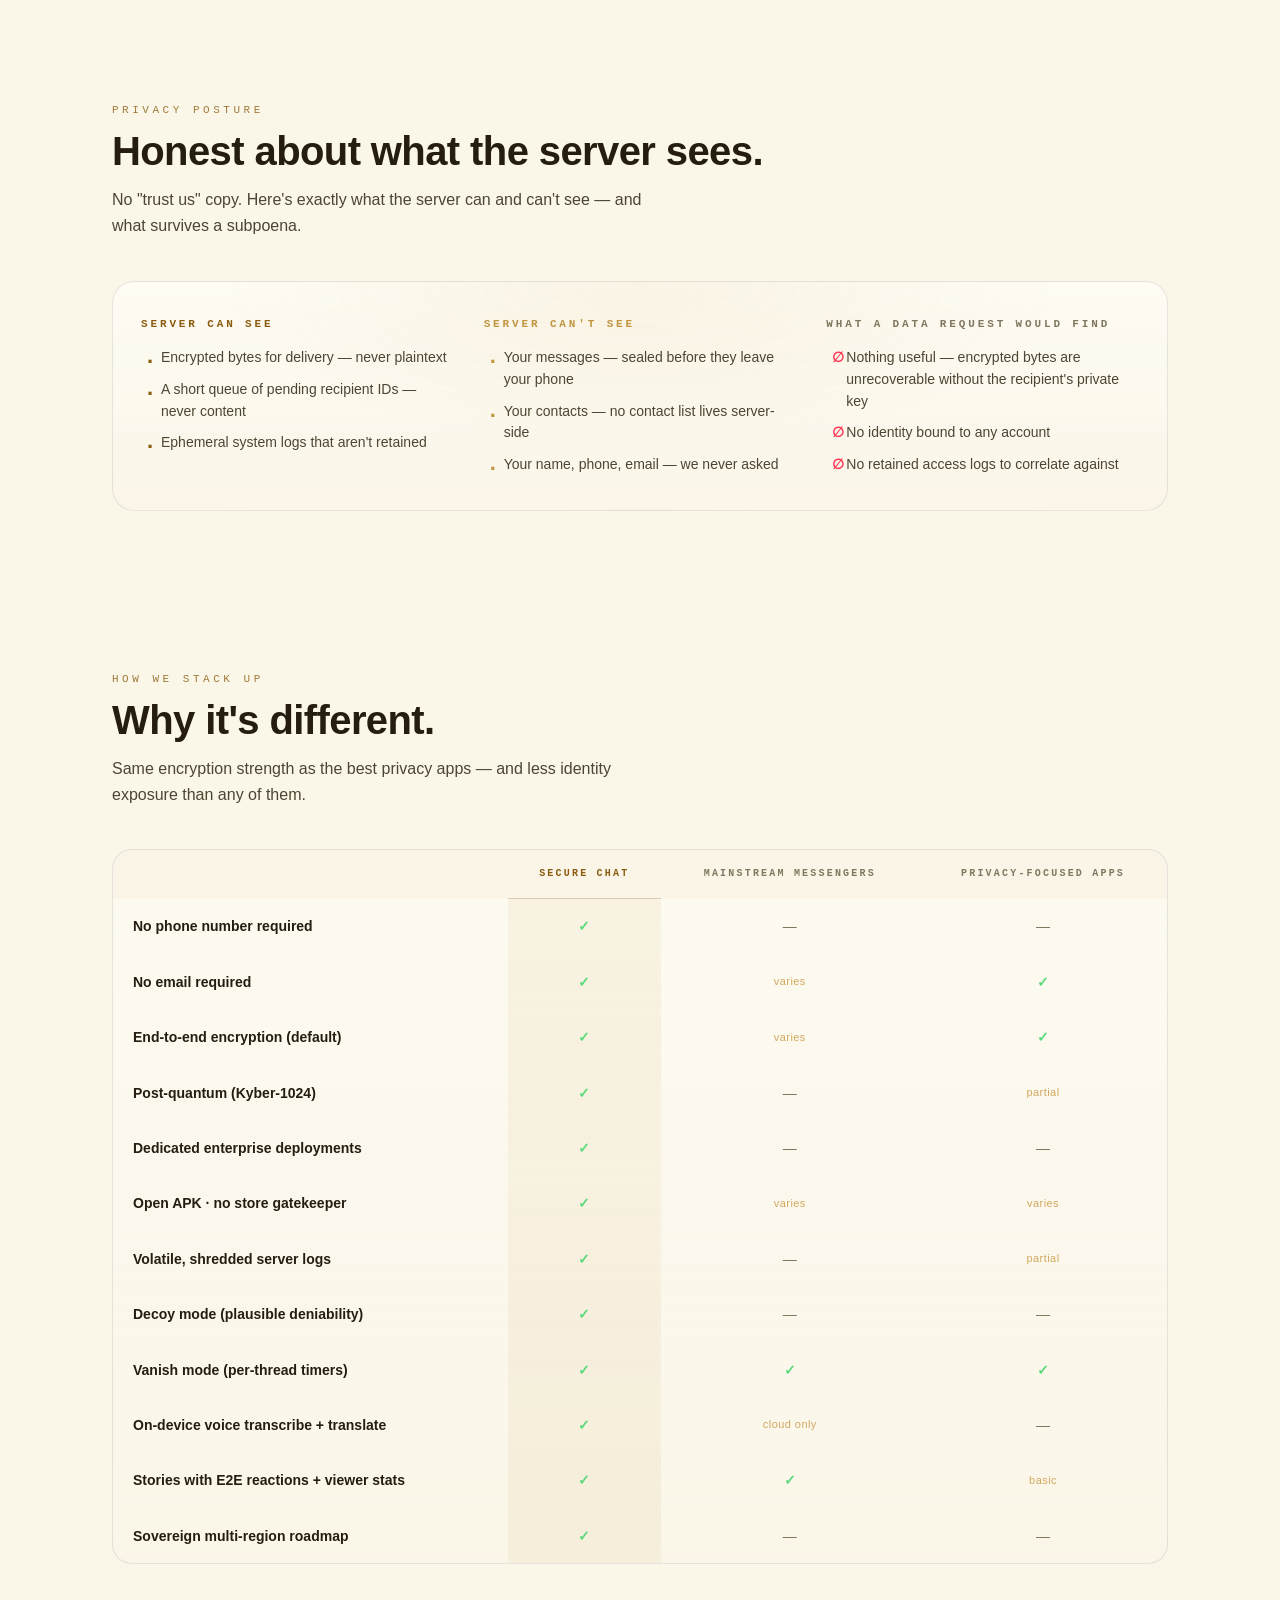
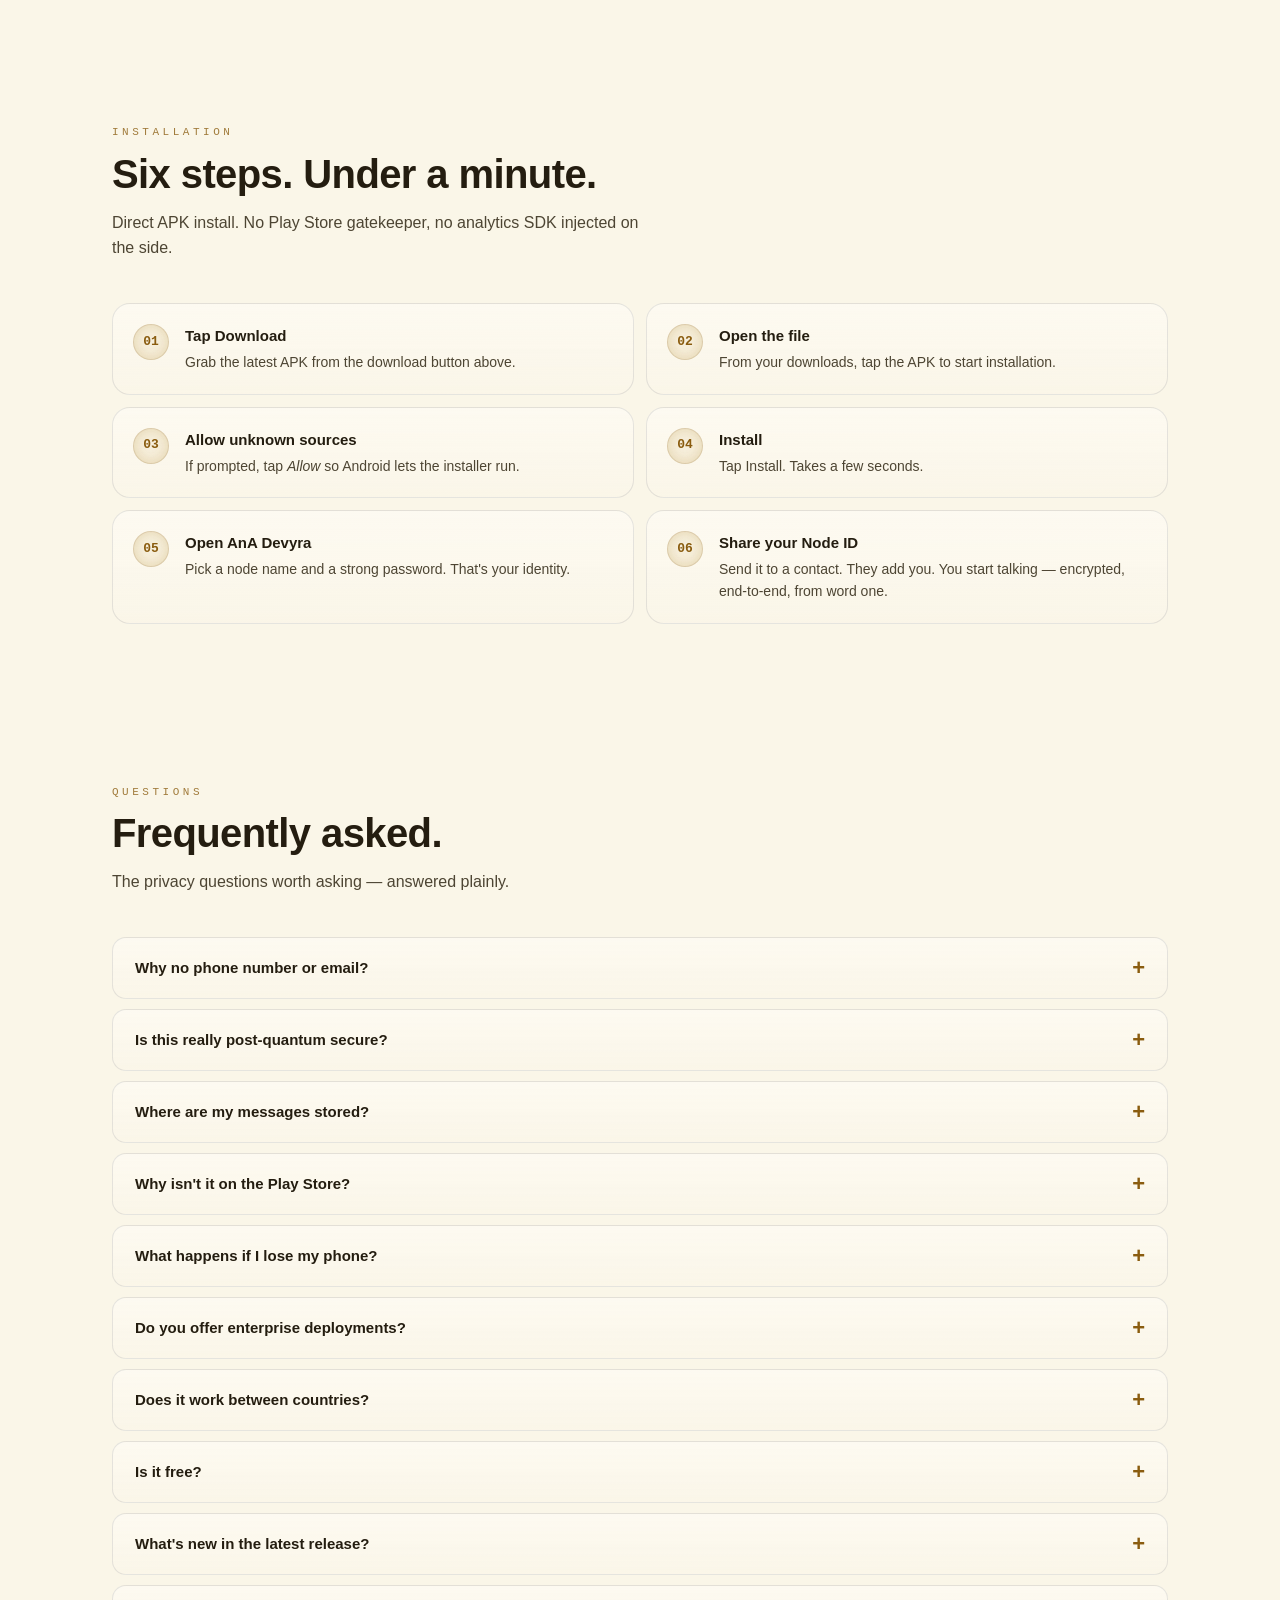
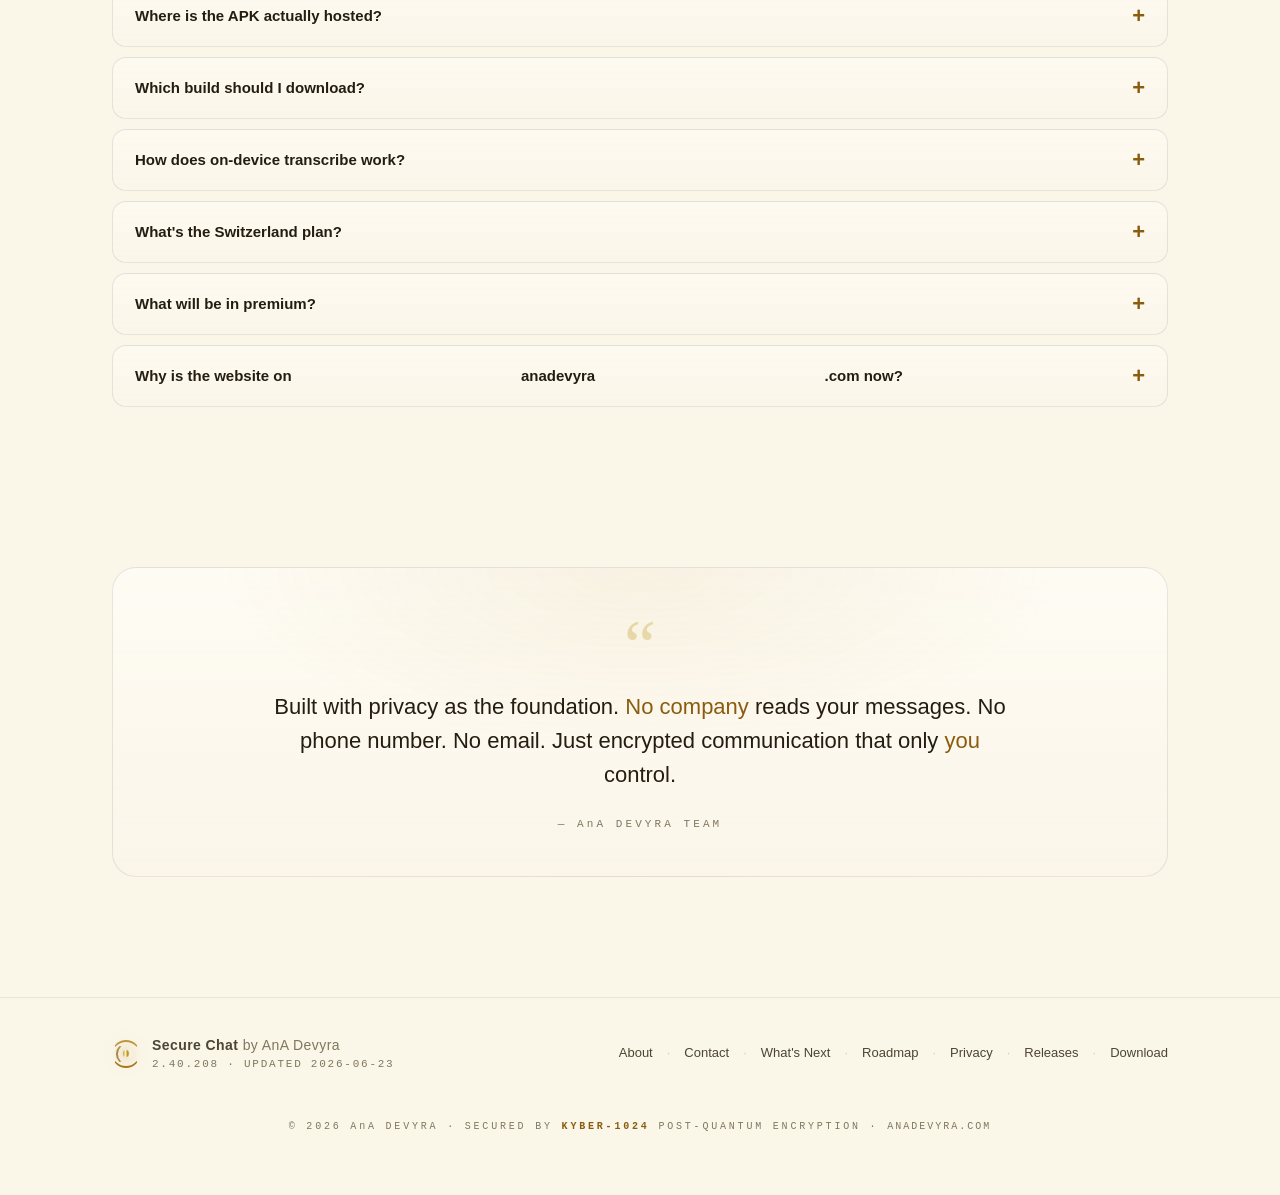
==== commit 57d026ad: "Site: V2.40.208 two-build download (arm64 new-phone + v7a old-phone) - release.json bumped to 2.40.2" ====
--- a/index.html
+++ b/index.html
@@ -95,7 +95,7 @@
       <a href="/contact/" class="nav-link">Contact</a>
     </div>
     <button id="theme-toggle" class="theme-toggle" aria-label="Toggle theme" title="Toggle theme">☀</button>
-    <a href="https://github.com/anadevyra/anadevyra.github.io/releases/latest/download/aura-release.apk" id="nav-cta" class="nav-cta" rel="noopener">Download APK</a>
+    <a href="https://github.com/anadevyra/anadevyra.github.io/releases/latest/download/aura-arm64-v8a-release.apk" id="nav-cta" class="nav-cta" rel="noopener">Download APK</a>
   </div>
 </nav>
 
@@ -144,17 +144,18 @@
             running Android 8.0 or later.
           </p>
           <div class="dl-stats">
-            <div class="stat"><div class="stat-k">Version</div><div class="stat-v" id="stat-version">2.40.179</div></div>
+            <div class="stat"><div class="stat-k">Version</div><div class="stat-v" id="stat-version">2.40.208</div></div>
             <div class="stat"><div class="stat-k">Android</div><div class="stat-v" id="stat-android">8.0+</div></div>
-            <div class="stat"><div class="stat-k">Size</div><div class="stat-v" id="stat-size">274 MB</div></div>
+            <div class="stat"><div class="stat-k">Size</div><div class="stat-v" id="stat-size">109 MB</div></div>
           </div>
         </div>
         <div class="dl-cta-wrap">
-          <a class="dl-cta" id="dl-cta" href="https://github.com/anadevyra/anadevyra.github.io/releases/latest/download/aura-release.apk" rel="noopener">
+          <a class="dl-cta" id="dl-cta" href="https://github.com/anadevyra/anadevyra.github.io/releases/latest/download/aura-arm64-v8a-release.apk" rel="noopener">
             <svg viewBox="0 0 24 24" fill="none" stroke="currentColor" stroke-width="2.4" stroke-linecap="round" stroke-linejoin="round" aria-hidden="true"><path d="M12 3v12"/><path d="M7 10l5 5 5-5"/><path d="M5 21h14"/></svg>
             Download APK
           </a>
-          <div class="dl-meta">GitHub Releases · <b id="dl-updated">Updated 2026-06-02</b></div>
+          <div class="dl-meta">New phones · GitHub Releases · <b id="dl-updated">Updated 2026-06-23</b></div>
+          <div class="dl-alt">On an older phone? <a id="dl-alt-link" href="https://github.com/anadevyra/anadevyra.github.io/releases/latest/download/aura-armeabi-v7a-release.apk" rel="noopener">Get the lighter build (<span id="dl-alt-size">104</span> MB) ↓</a></div>
           <div class="dl-note">Android may warn about installing from outside the Play Store — tap <b>Install anyway</b> and grant <em>Allow from this source</em> once. The APK is signed; you can verify the SHA in every release.</div>
         </div>
       </div>
@@ -833,6 +834,10 @@
         <div class="faq-a"><strong>GitHub Releases.</strong> Free, fast, immutable per release tag, with a published SHA you can verify. The site's download button just resolves to <code style="font-family:var(--mono);font-size:12px;color:var(--cyan)">github.com/anadevyra/anadevyra.github.io/releases</code>. We don't use Google Drive anymore — it added warnings and friction for nothing.</div>
       </details>
       <details class="faq-item reveal">
+        <summary class="faq-q">Which build should I download?</summary>
+        <div class="faq-a">The main <strong>Download</strong> button gives you the build for <strong>newer phones</strong> (64-bit, virtually every phone from the last several years). If you're on an <strong>older phone</strong>, use the <em>lighter build</em> link under the button — it's a smaller, 32-bit version for legacy devices. Both are the same app, same version; pick the lighter one only if the main build won't install.</div>
+      </details>
+      <details class="faq-item reveal">
         <summary class="faq-q">How does on-device transcribe work?</summary>
         <div class="faq-a">Your phone uses <strong>Google ML Kit speech recognition</strong> with the model running locally. Voice notes stay inside their AES-256-GCM envelope until transcribe is invoked; the transcript is produced on-device and never sent anywhere. Translation uses ML Kit's offline language packs the same way. The server never sees audio or text — just sealed bytes for delivery.</div>
       </details>
@@ -874,7 +879,7 @@
         <div class="brand-lock aura-orb" aria-hidden="true"><div class="ring r1"></div><div class="ring r2"></div><div class="ring r3"></div><div class="core"></div></div>
         <div>
           <div class="foot-name">Secure Chat <span style="color:var(--text-faint);font-weight:400;">by <span class="bn">AnA</span> Devyra</span></div>
-          <div class="foot-meta">2.40.179 · Updated 2026-06-19</div>
+          <div class="foot-meta">2.40.208 · Updated 2026-06-23</div>
         </div>
       </div>
       <div class="foot-r">
@@ -911,14 +916,20 @@
       if(d.version)      $('stat-version').textContent = d.version;
       if(d.android_min)  $('stat-android').textContent = d.android_min;
       if(d.size_mb)      $('stat-size').textContent = d.size_mb + ' MB';
-      if(d.download_url){
-        $('dl-cta').href = d.download_url;
-        const nav = $('nav-cta'); if(nav) nav.href = d.download_url;
+      const primary = (d.arm64 && d.arm64.url) || d.download_url;
+      if(primary){
+        $('dl-cta').href = primary;
+        const nav = $('nav-cta'); if(nav) nav.href = primary;
+      }
+      if(d.arm64 && d.arm64.size_mb) $('stat-size').textContent = d.arm64.size_mb + ' MB';
+      if(d.v7a){
+        const alt = $('dl-alt-link'); if(alt && d.v7a.url) alt.href = d.v7a.url;
+        const as = $('dl-alt-size'); if(as && d.v7a.size_mb) as.textContent = d.v7a.size_mb;
       }
       if(d.updated){
         $('dl-updated').textContent = 'Updated ' + d.updated;
         const fm = document.querySelector('.foot-meta');
-        if(fm) fm.textContent = (d.version || '2.40.179') + ' · Updated ' + d.updated;
+        if(fm) fm.textContent = (d.version || '2.40.208') + ' · Updated ' + d.updated;
       }
     })
     .catch(()=>{});
--- a/assets/style.css
+++ b/assets/style.css
@@ -202,6 +202,9 @@
     color:var(--text-faint);text-align:center;
   }
   .dl-meta b{color:var(--cyan);font-weight:600}
+  .dl-alt{text-align:center;font-size:13px;line-height:1.5;color:var(--text-faint)}
+  .dl-alt a{color:var(--cyan);font-weight:600;text-decoration:none;border-bottom:1px dotted rgba(var(--accent-rgb),.4)}
+  .dl-alt a:hover{border-bottom-color:var(--cyan)}
   .dl-note{
     margin-top:6px;text-align:center;font-size:12px;line-height:1.5;color:var(--text-faint);
     padding:10px 12px;border-radius:10px;
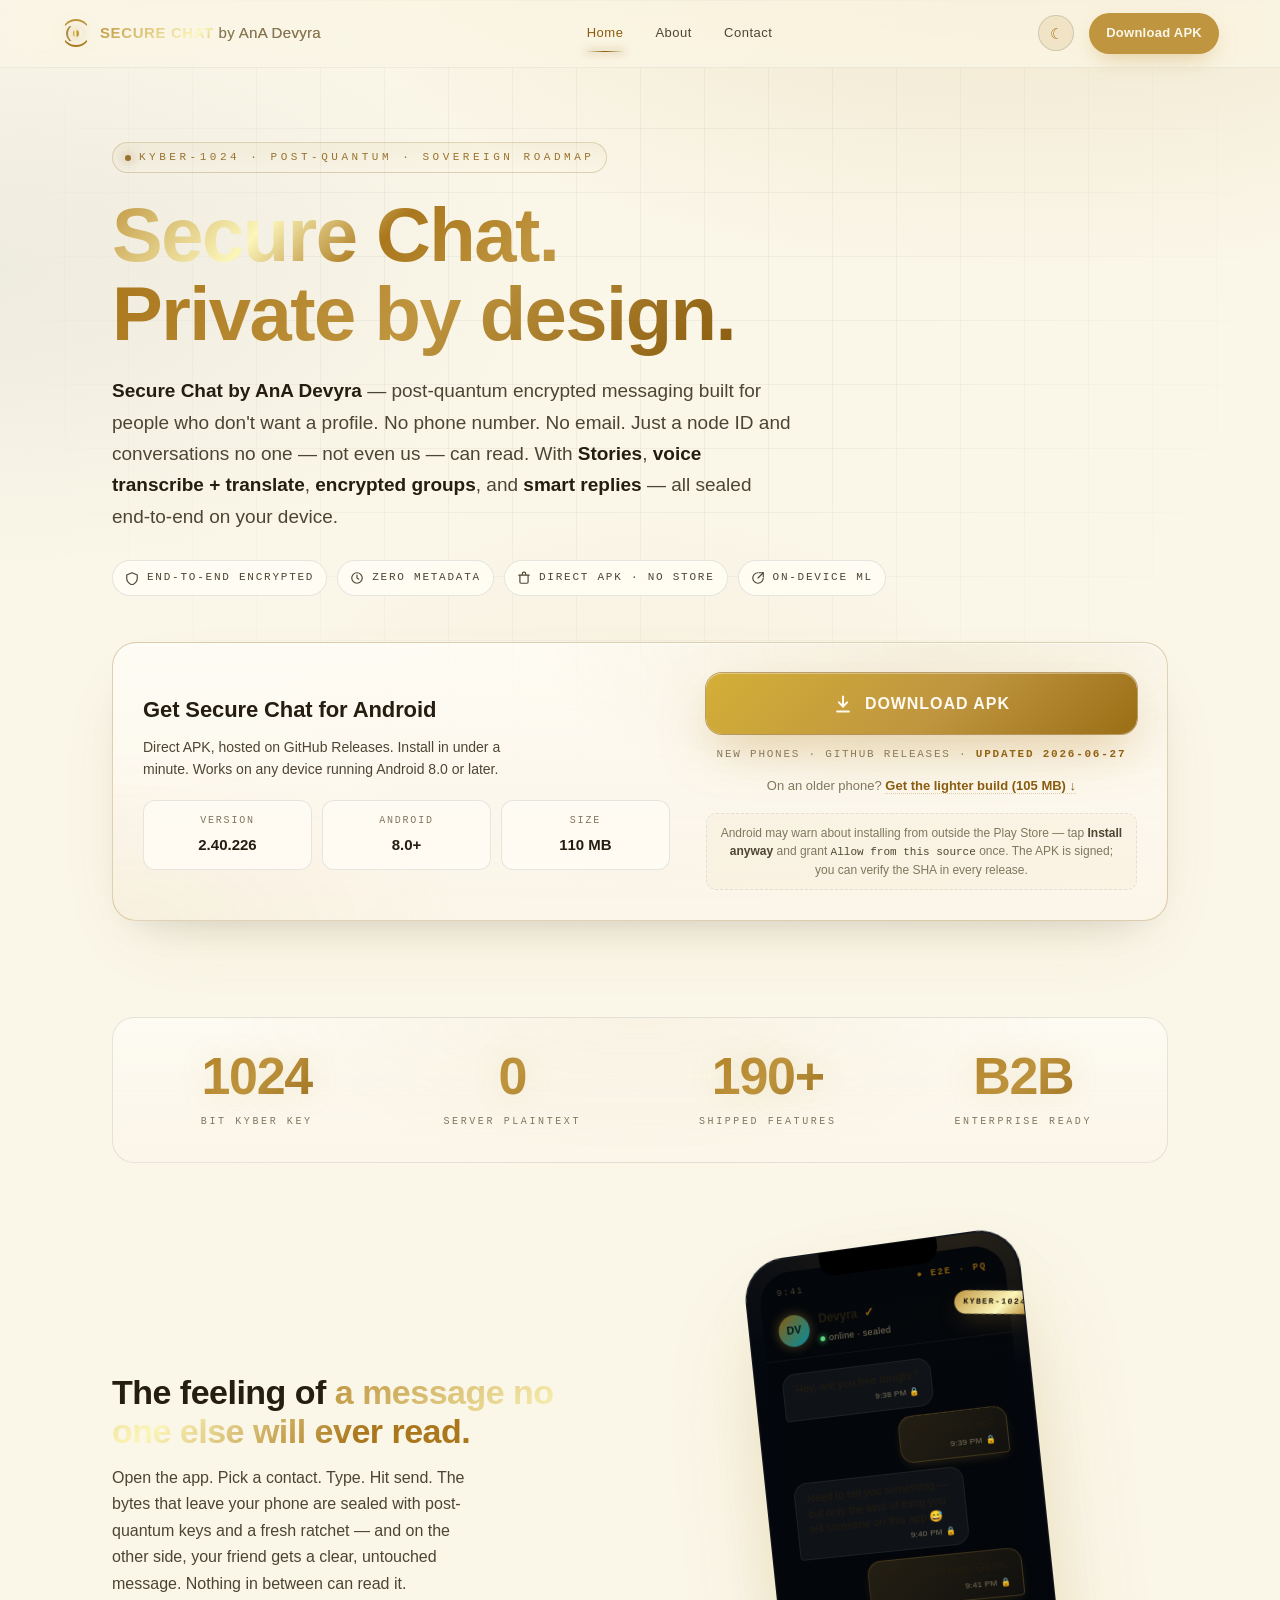
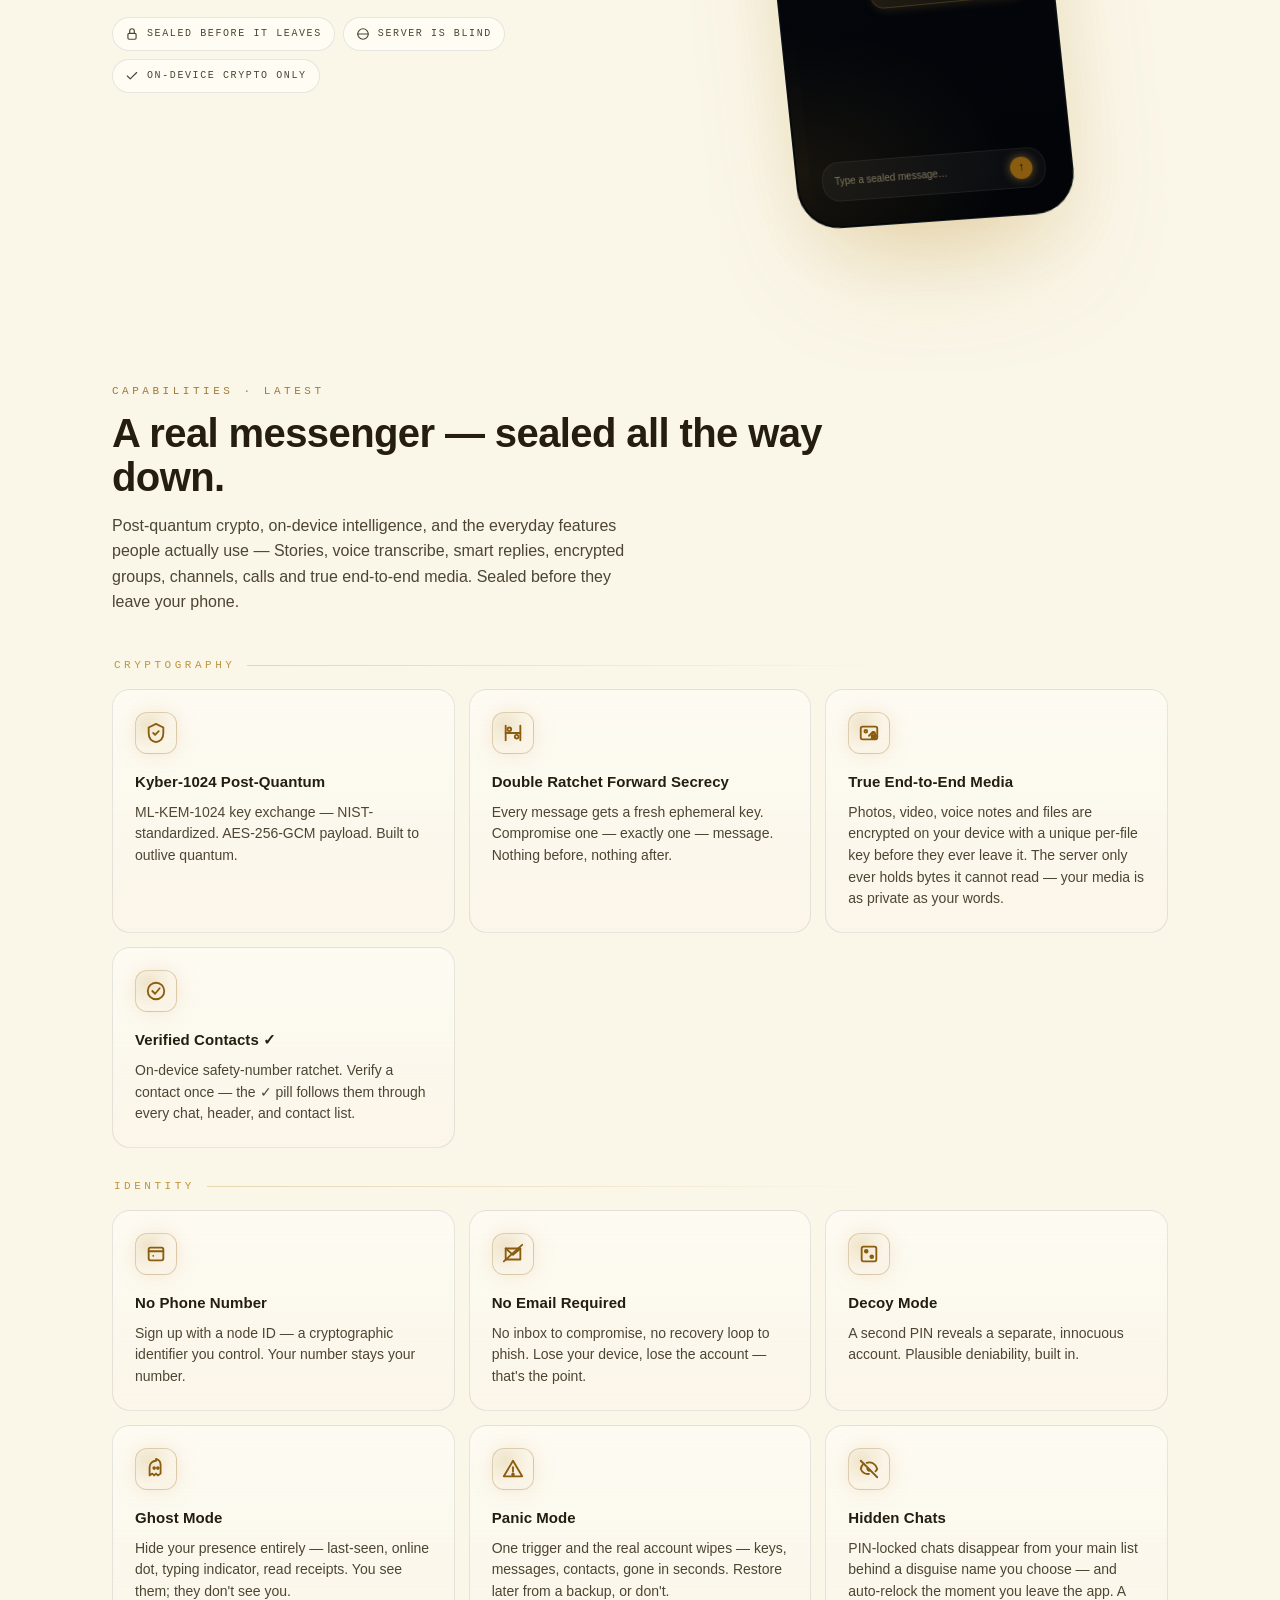
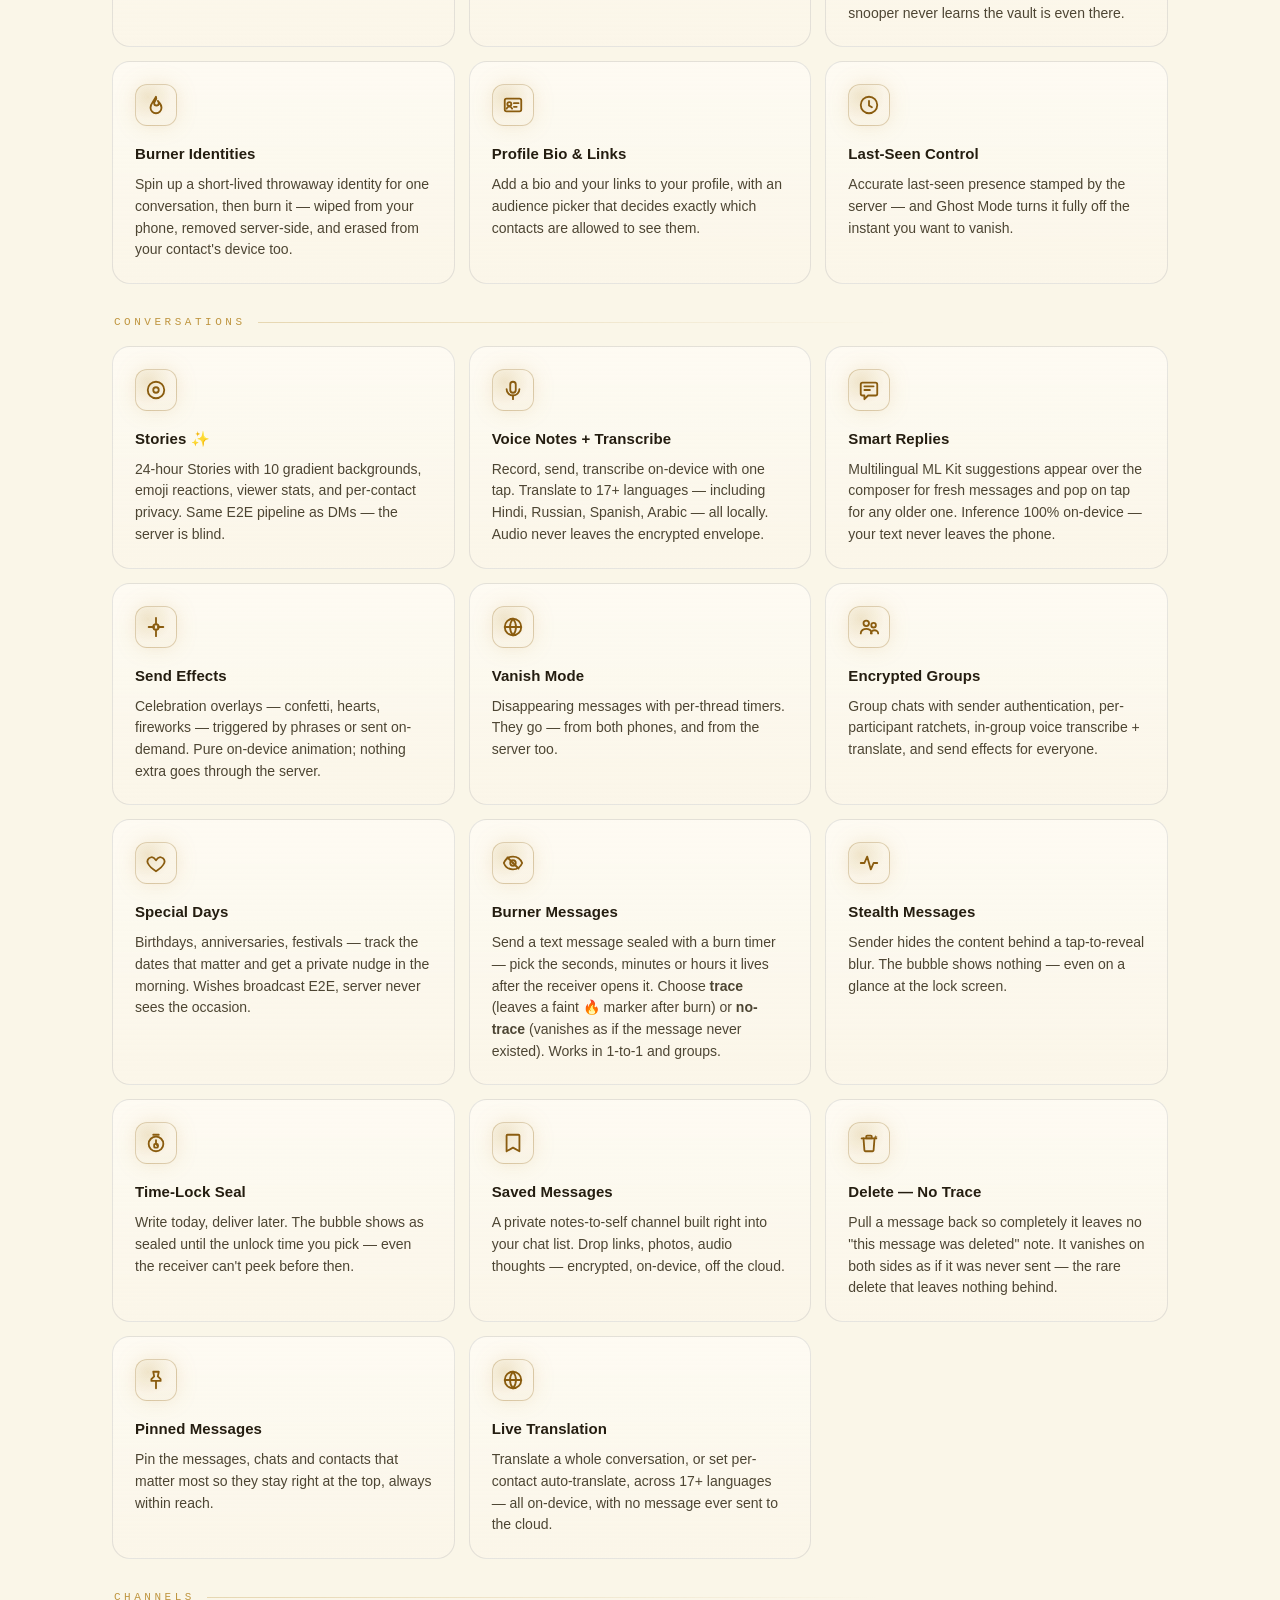
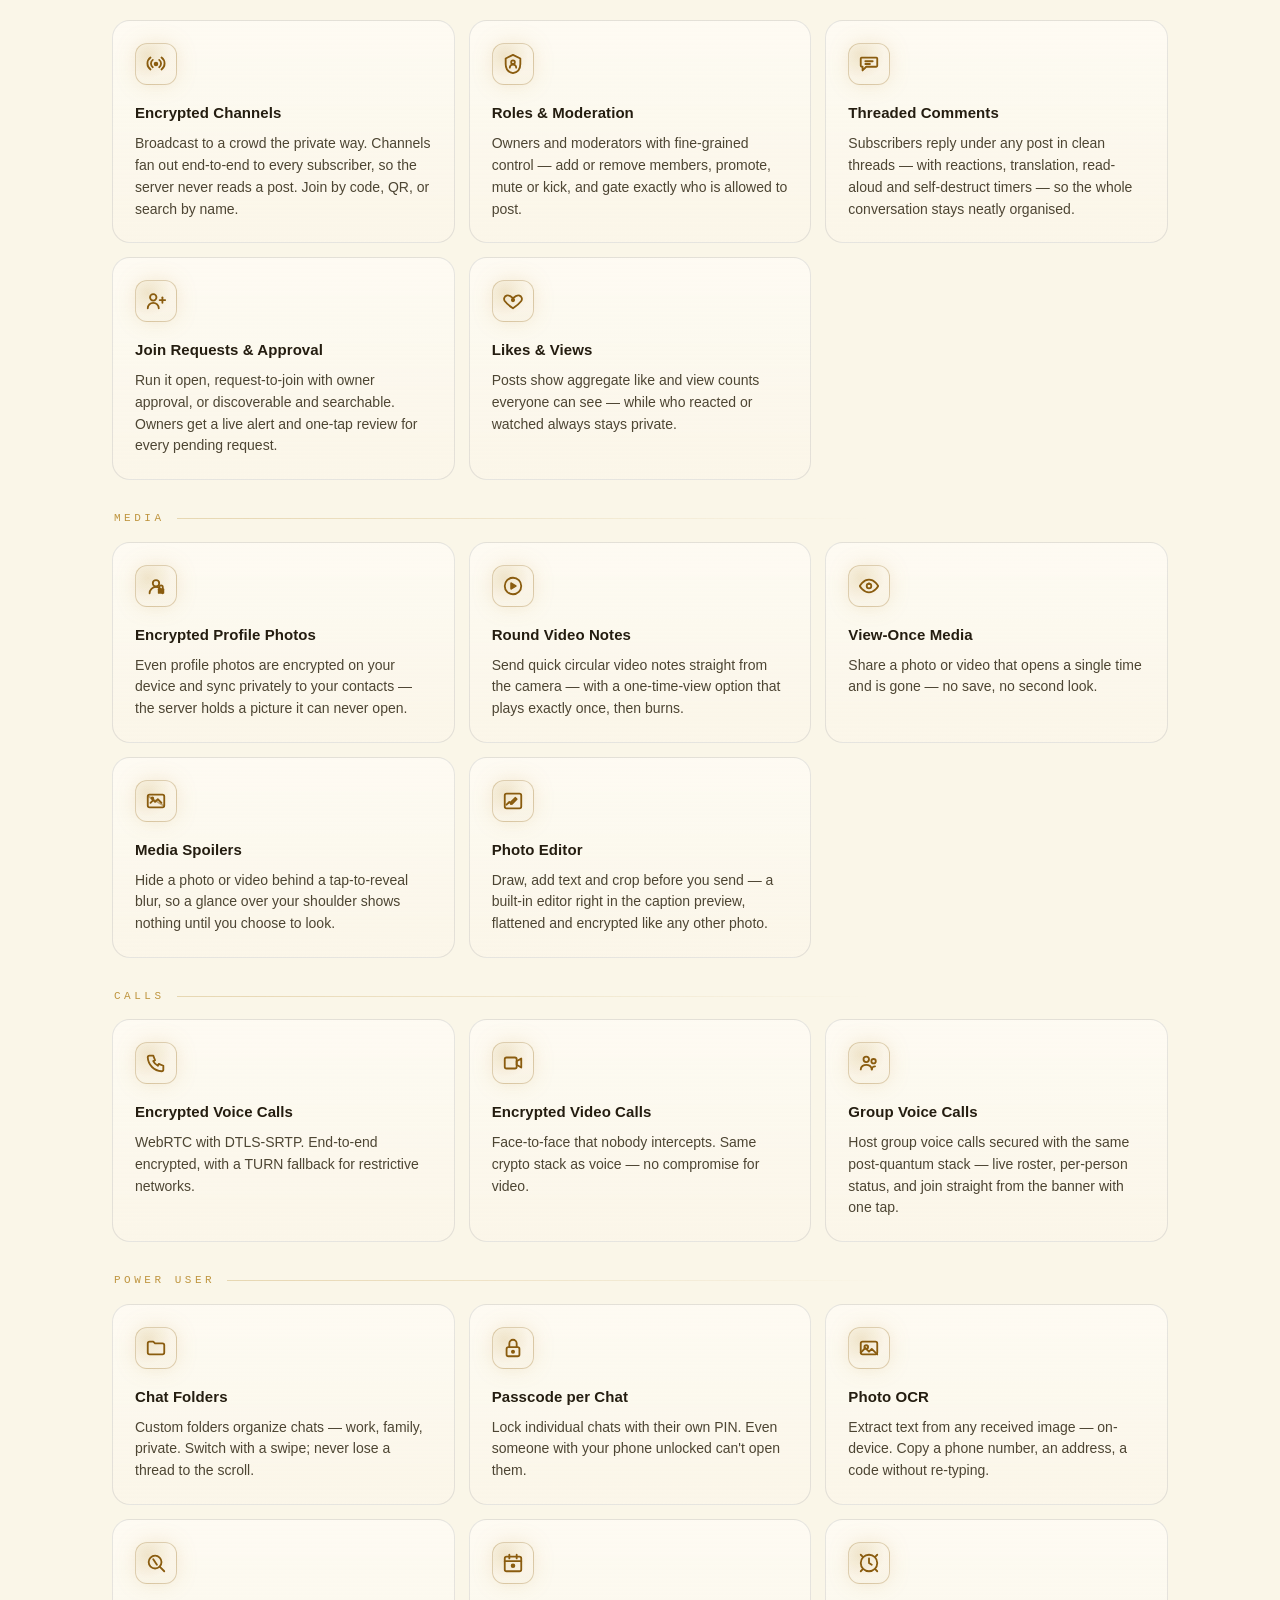
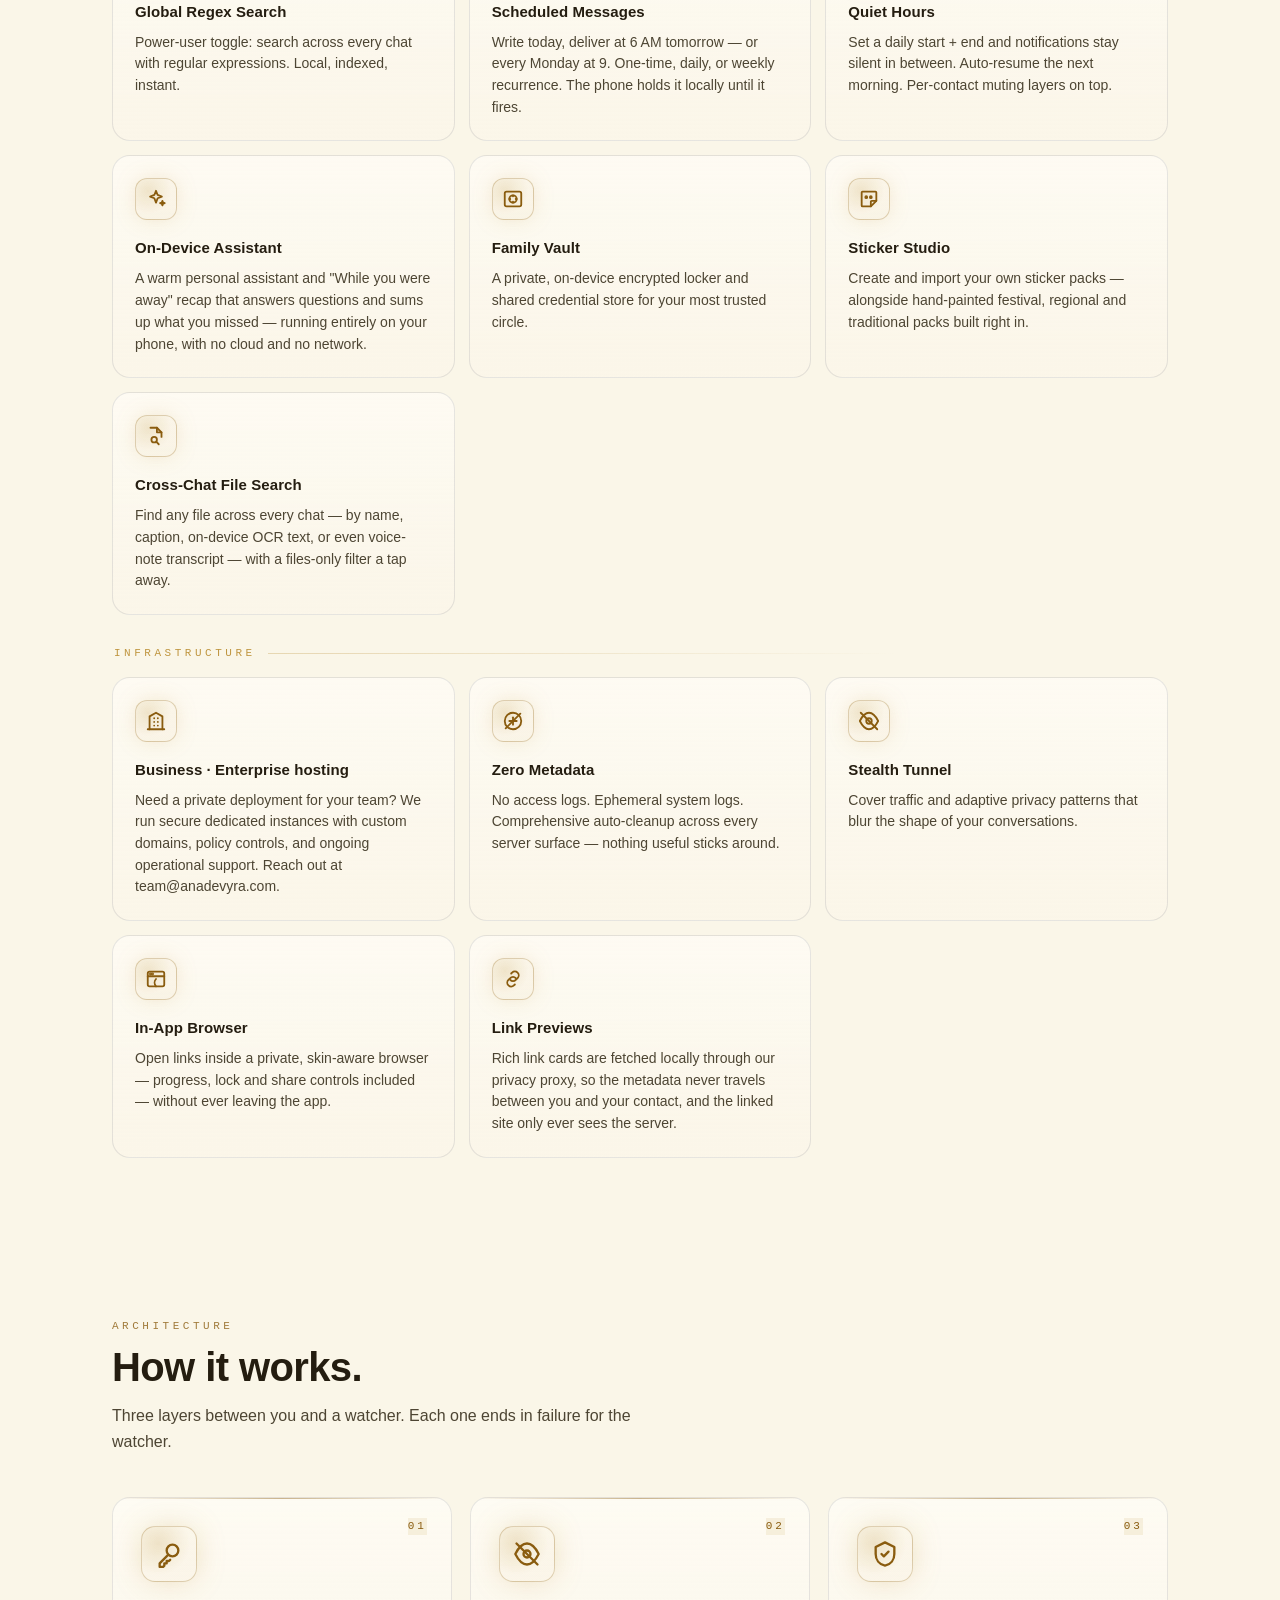
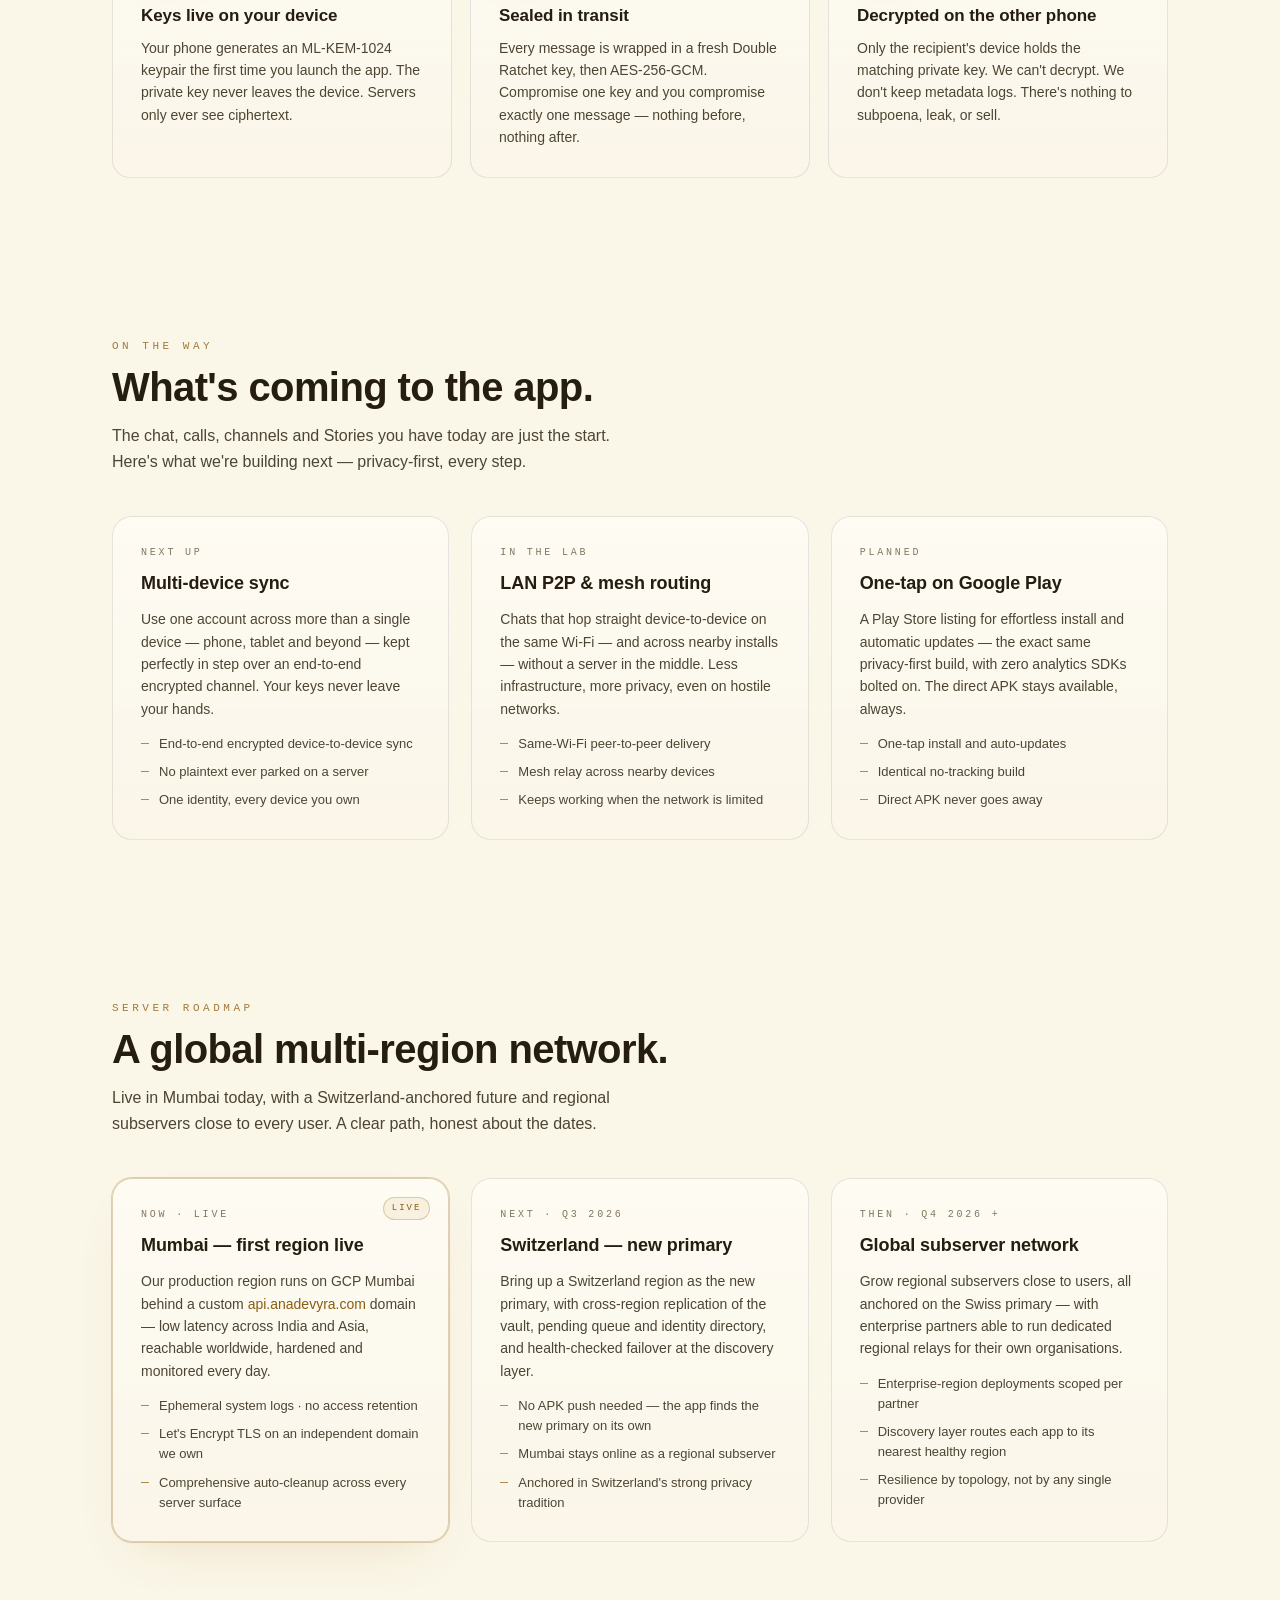
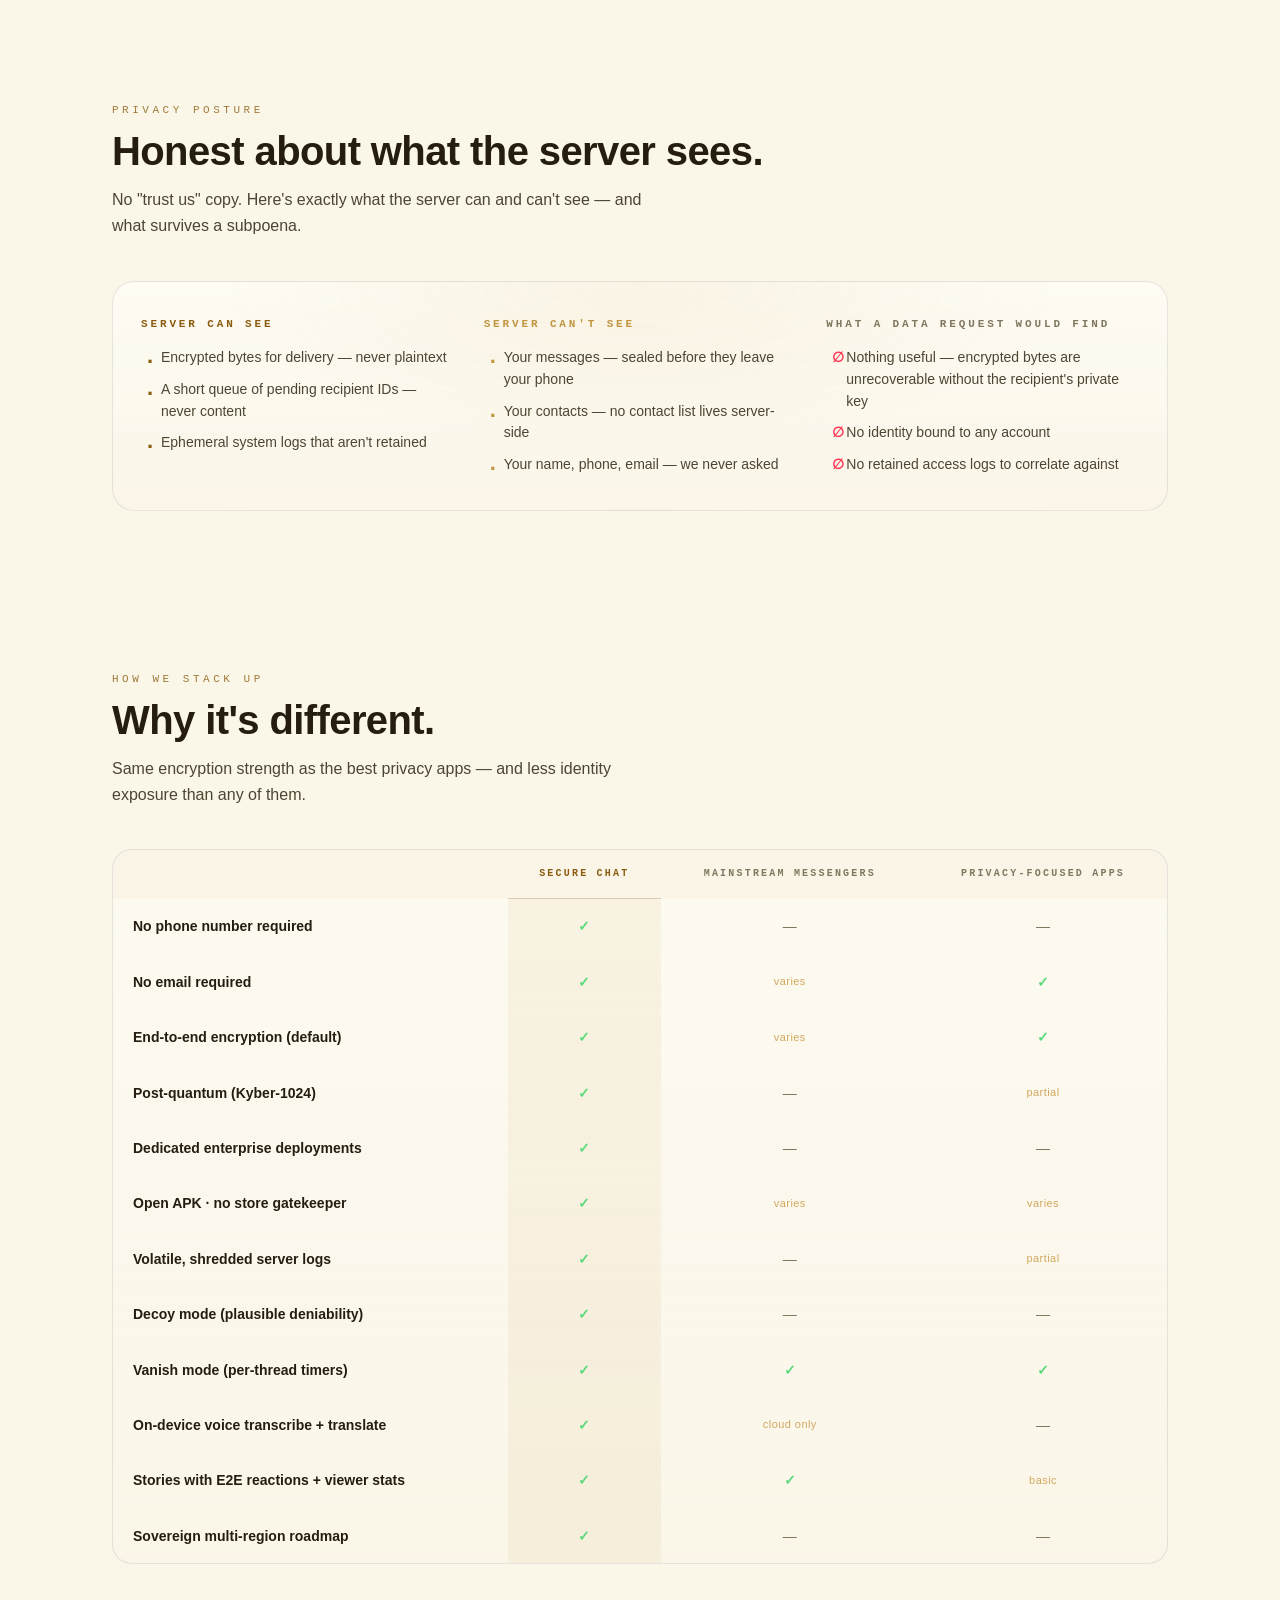
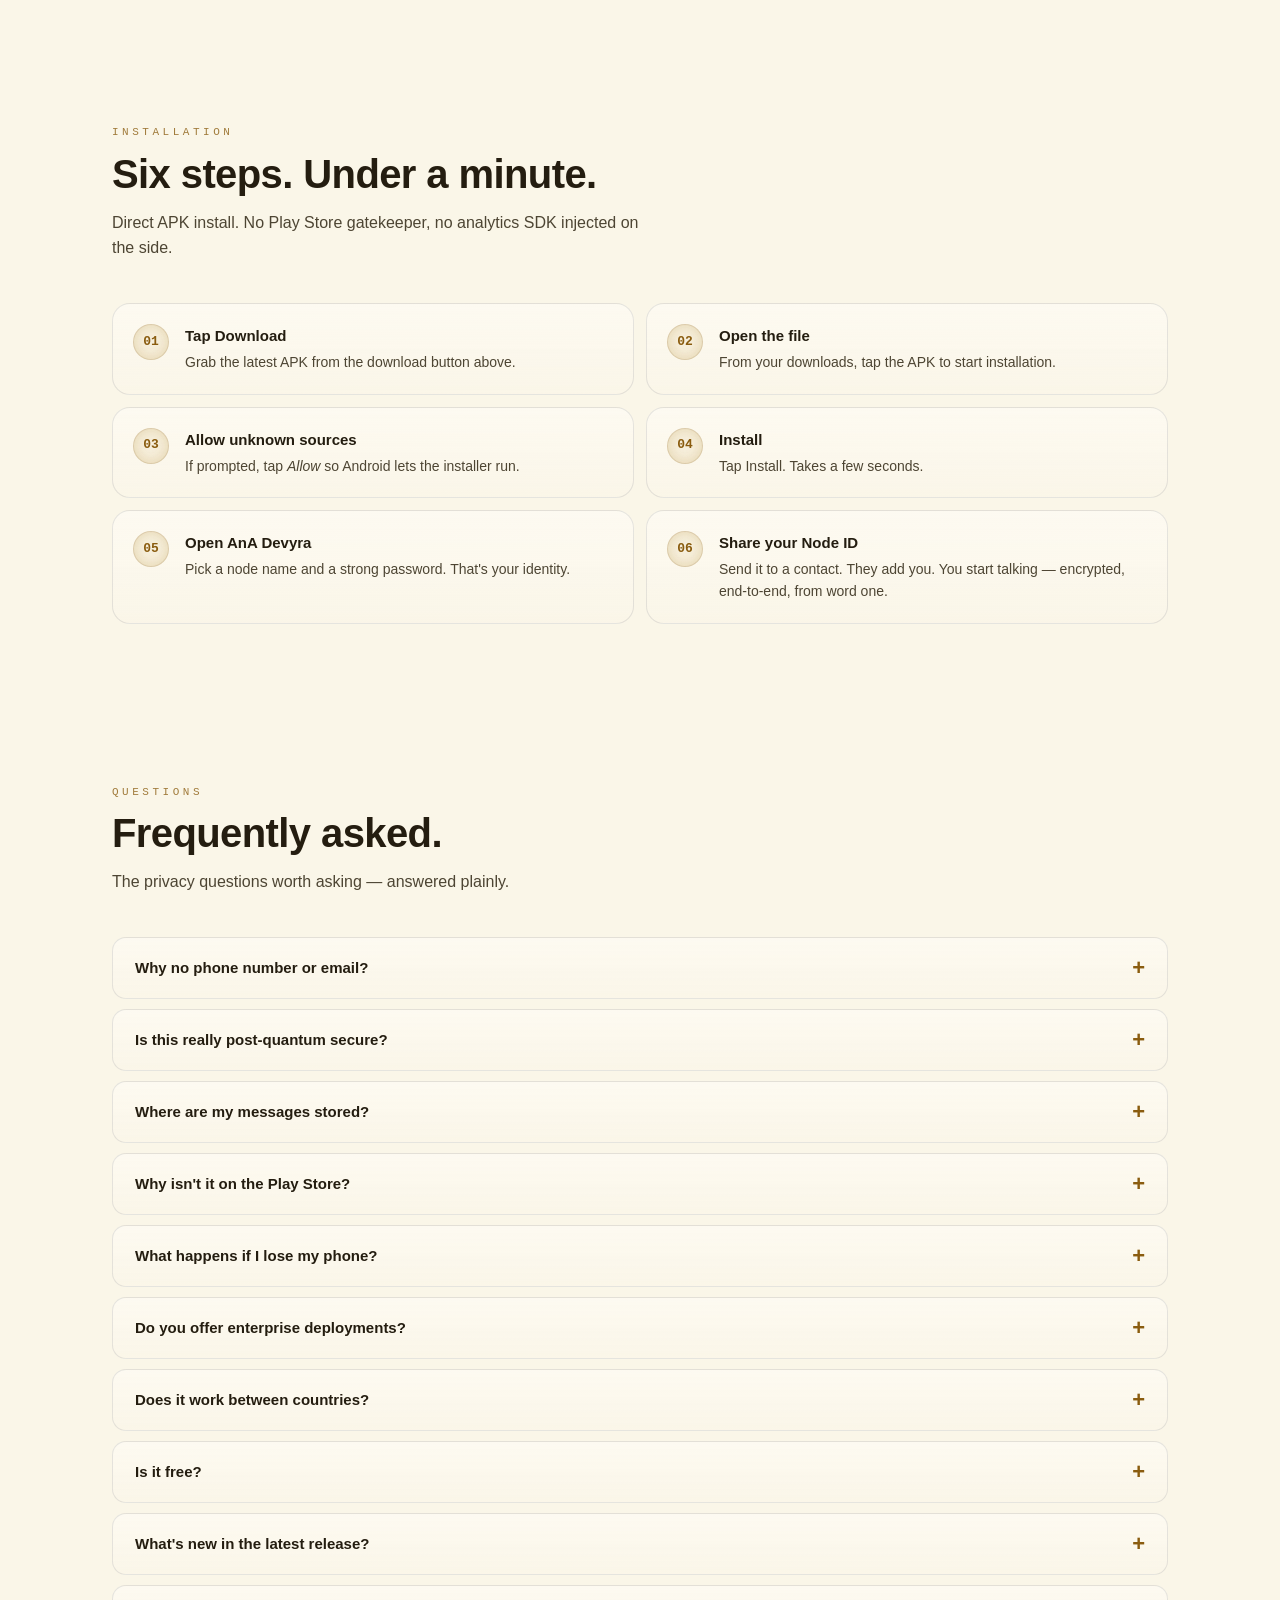
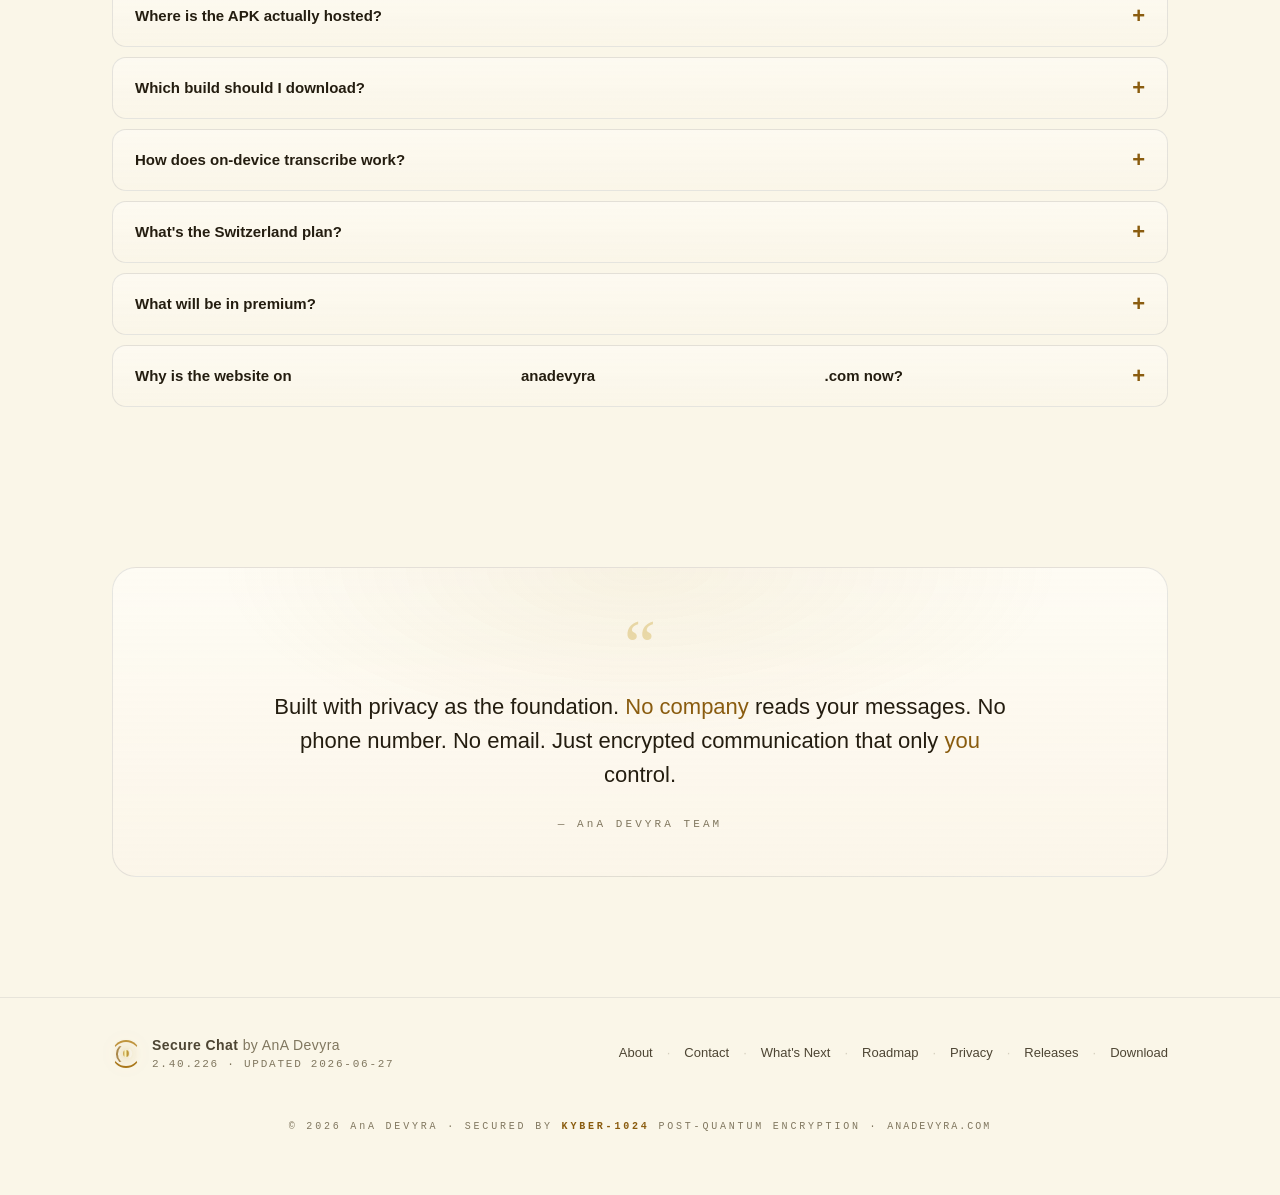
==== commit e9c70480: "Site: V2.40.226 — version/date bump (download + about + contact) Bump version 2.40.208 -> 2.40.226, " ====
--- a/index.html
+++ b/index.html
@@ -144,9 +144,9 @@
             running Android 8.0 or later.
           </p>
           <div class="dl-stats">
-            <div class="stat"><div class="stat-k">Version</div><div class="stat-v" id="stat-version">2.40.208</div></div>
+            <div class="stat"><div class="stat-k">Version</div><div class="stat-v" id="stat-version">2.40.226</div></div>
             <div class="stat"><div class="stat-k">Android</div><div class="stat-v" id="stat-android">8.0+</div></div>
-            <div class="stat"><div class="stat-k">Size</div><div class="stat-v" id="stat-size">109 MB</div></div>
+            <div class="stat"><div class="stat-k">Size</div><div class="stat-v" id="stat-size">110 MB</div></div>
           </div>
         </div>
         <div class="dl-cta-wrap">
@@ -154,8 +154,8 @@
             <svg viewBox="0 0 24 24" fill="none" stroke="currentColor" stroke-width="2.4" stroke-linecap="round" stroke-linejoin="round" aria-hidden="true"><path d="M12 3v12"/><path d="M7 10l5 5 5-5"/><path d="M5 21h14"/></svg>
             Download APK
           </a>
-          <div class="dl-meta">New phones · GitHub Releases · <b id="dl-updated">Updated 2026-06-23</b></div>
-          <div class="dl-alt">On an older phone? <a id="dl-alt-link" href="https://github.com/anadevyra/anadevyra.github.io/releases/latest/download/aura-armeabi-v7a-release.apk" rel="noopener">Get the lighter build (<span id="dl-alt-size">104</span> MB) ↓</a></div>
+          <div class="dl-meta">New phones · GitHub Releases · <b id="dl-updated">Updated 2026-06-27</b></div>
+          <div class="dl-alt">On an older phone? <a id="dl-alt-link" href="https://github.com/anadevyra/anadevyra.github.io/releases/latest/download/aura-armeabi-v7a-release.apk" rel="noopener">Get the lighter build (<span id="dl-alt-size">105</span> MB) ↓</a></div>
           <div class="dl-note">Android may warn about installing from outside the Play Store — tap <b>Install anyway</b> and grant <em>Allow from this source</em> once. The APK is signed; you can verify the SHA in every release.</div>
         </div>
       </div>
@@ -879,7 +879,7 @@
         <div class="brand-lock aura-orb" aria-hidden="true"><div class="ring r1"></div><div class="ring r2"></div><div class="ring r3"></div><div class="core"></div></div>
         <div>
           <div class="foot-name">Secure Chat <span style="color:var(--text-faint);font-weight:400;">by <span class="bn">AnA</span> Devyra</span></div>
-          <div class="foot-meta">2.40.208 · Updated 2026-06-23</div>
+          <div class="foot-meta">2.40.226 · Updated 2026-06-27</div>
         </div>
       </div>
       <div class="foot-r">
@@ -929,7 +929,7 @@
       if(d.updated){
         $('dl-updated').textContent = 'Updated ' + d.updated;
         const fm = document.querySelector('.foot-meta');
-        if(fm) fm.textContent = (d.version || '2.40.208') + ' · Updated ' + d.updated;
+        if(fm) fm.textContent = (d.version || '2.40.226') + ' · Updated ' + d.updated;
       }
     })
     .catch(()=>{});
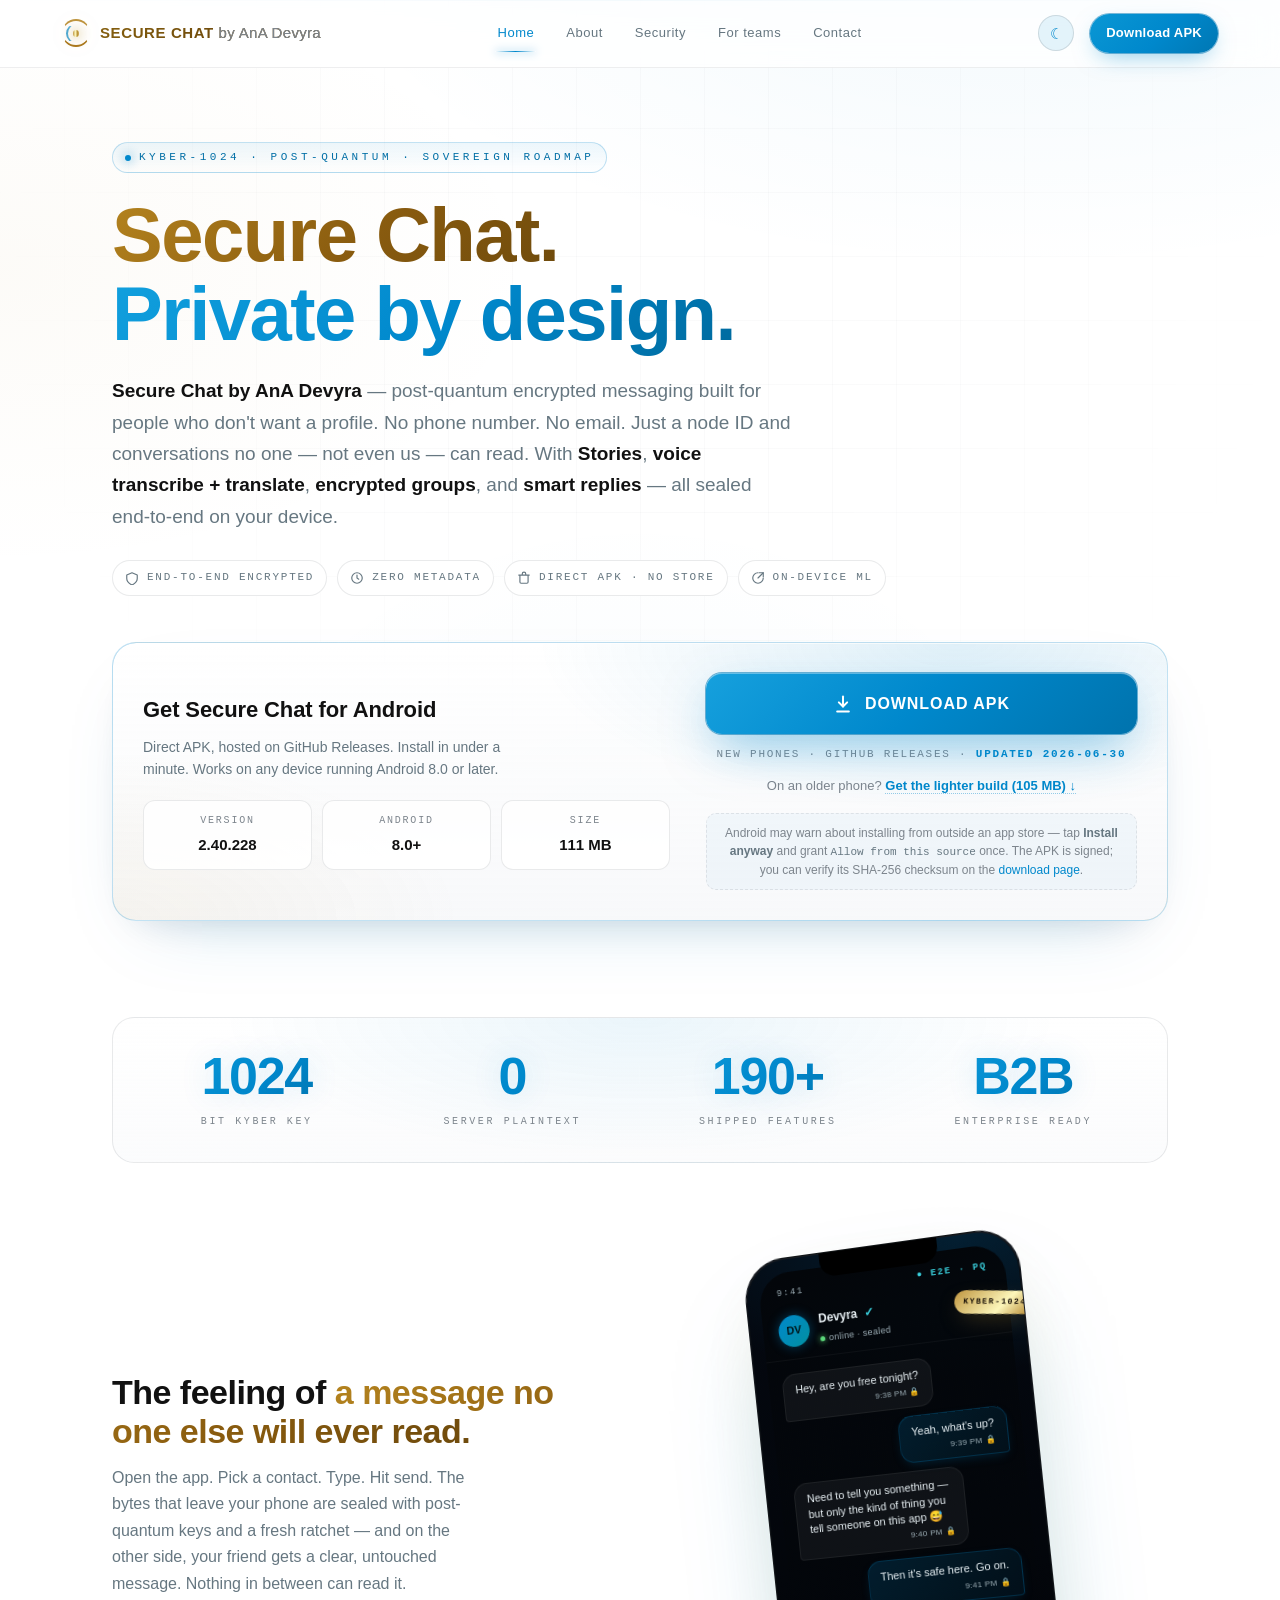
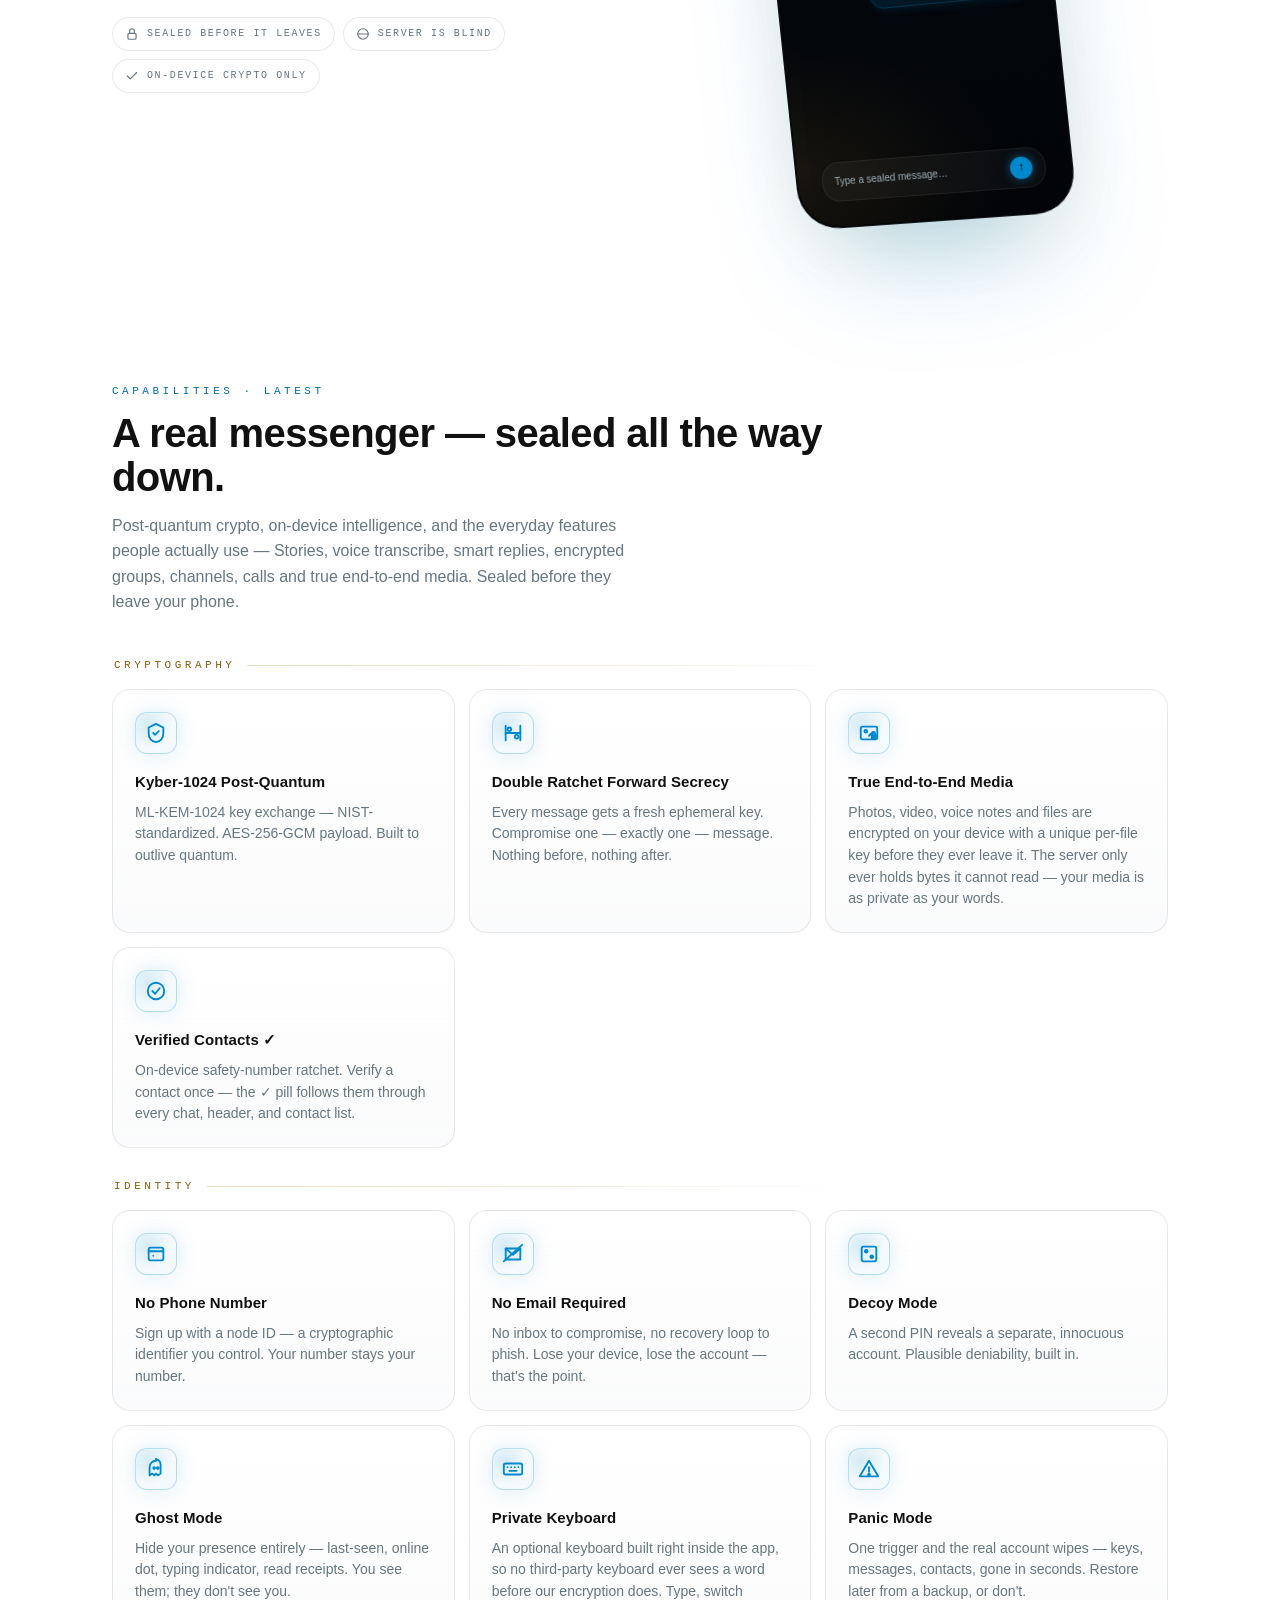
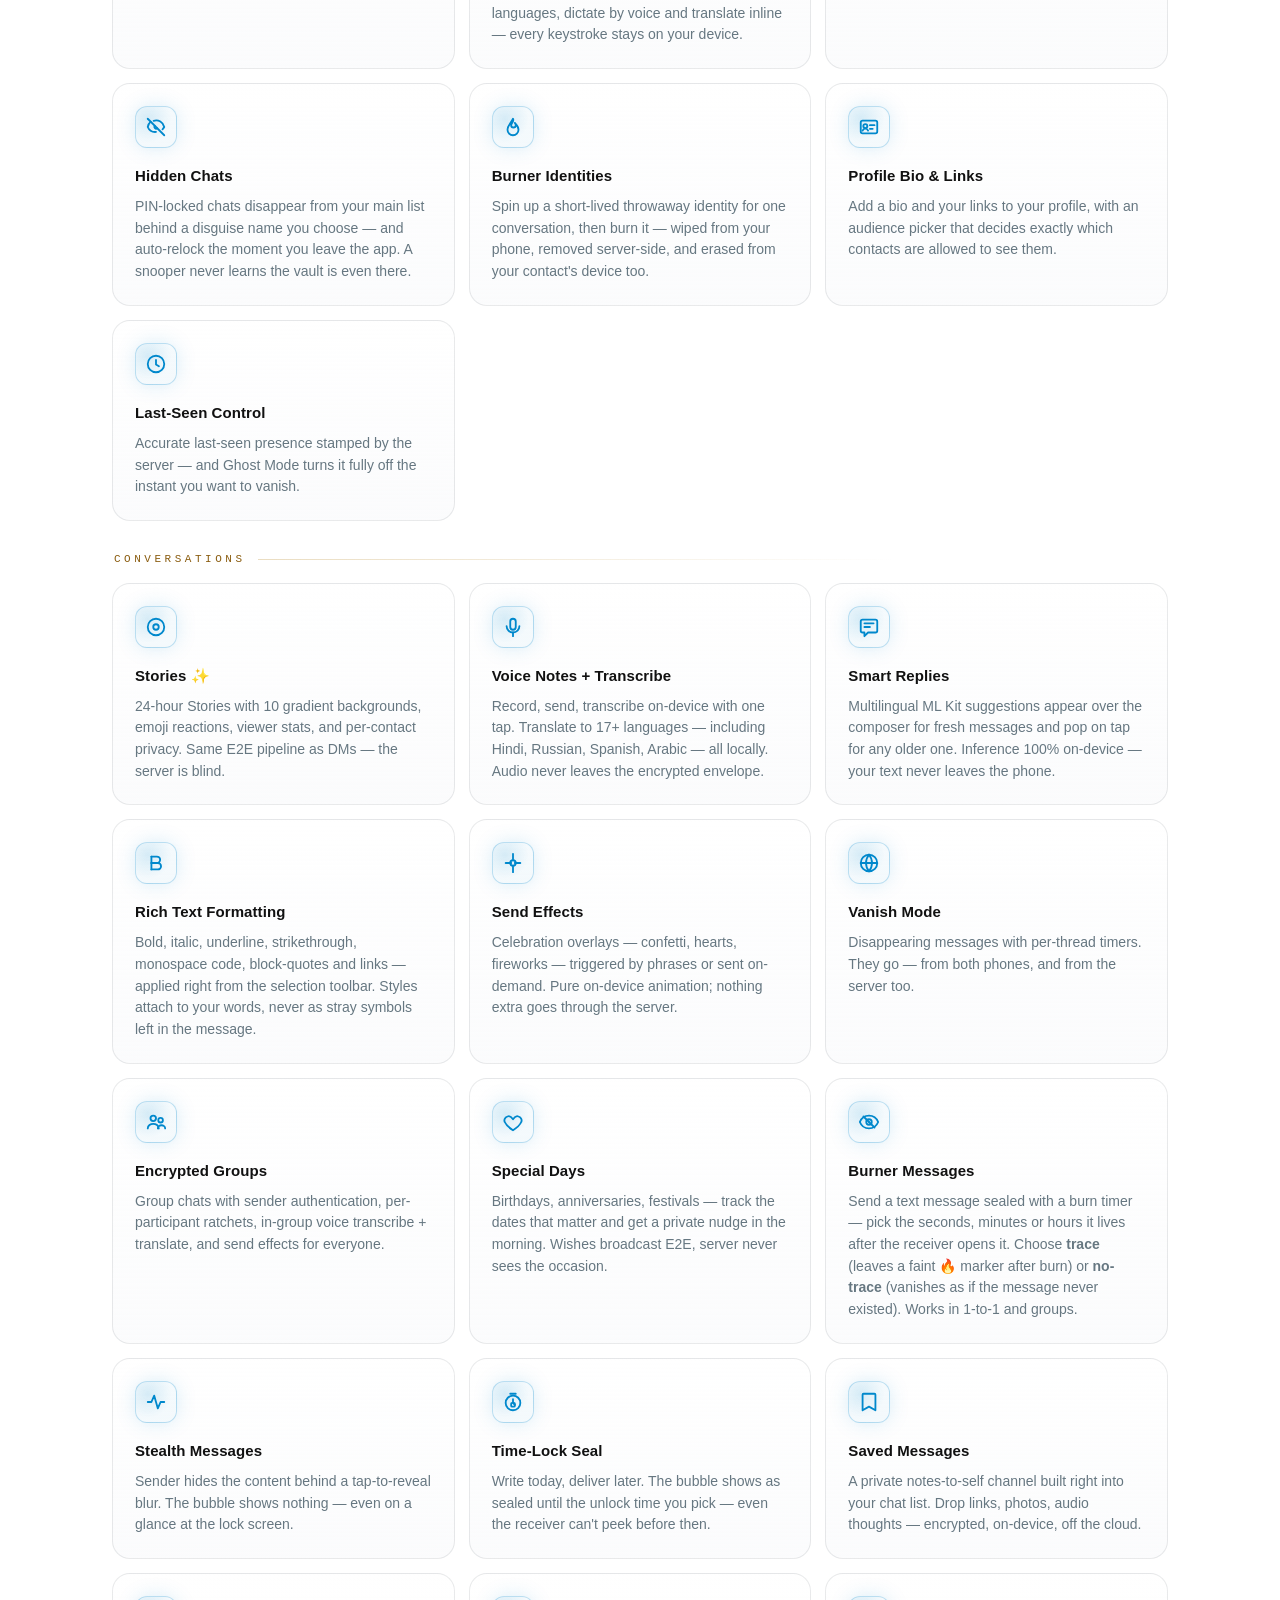
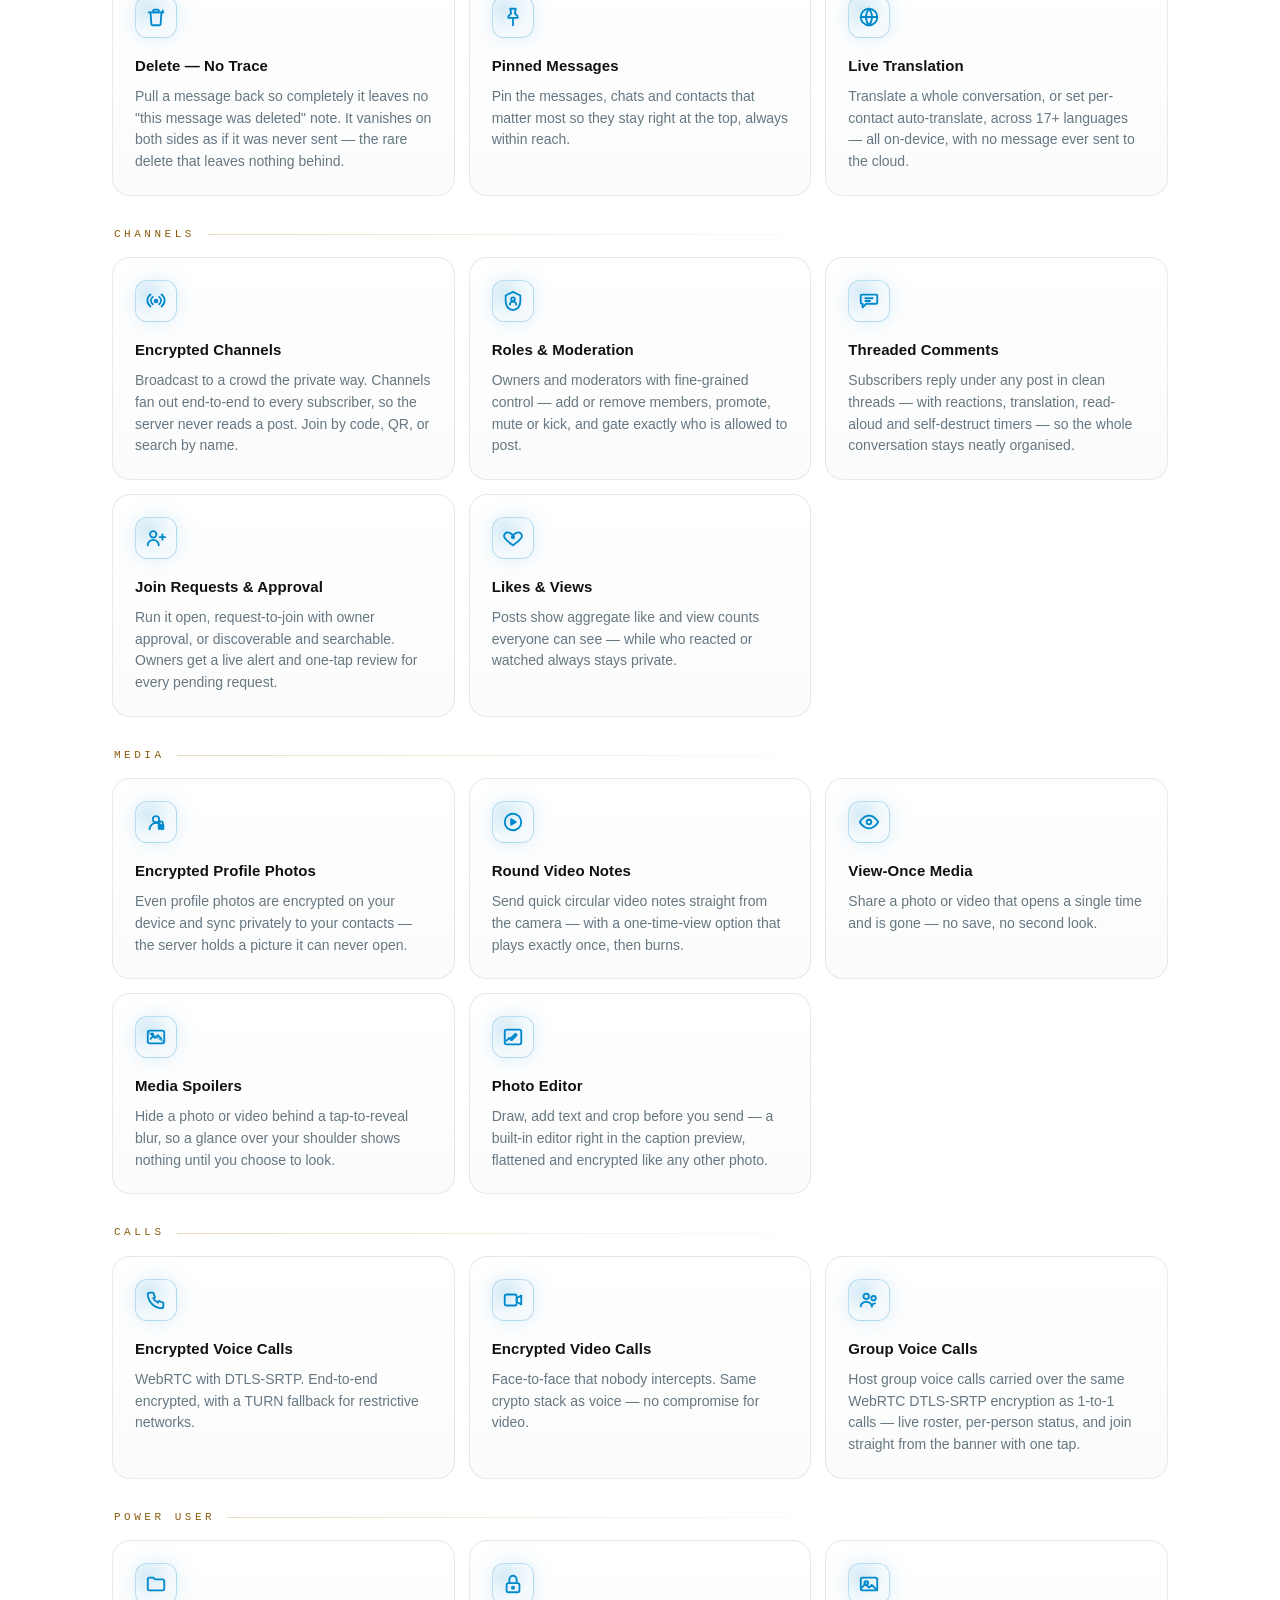
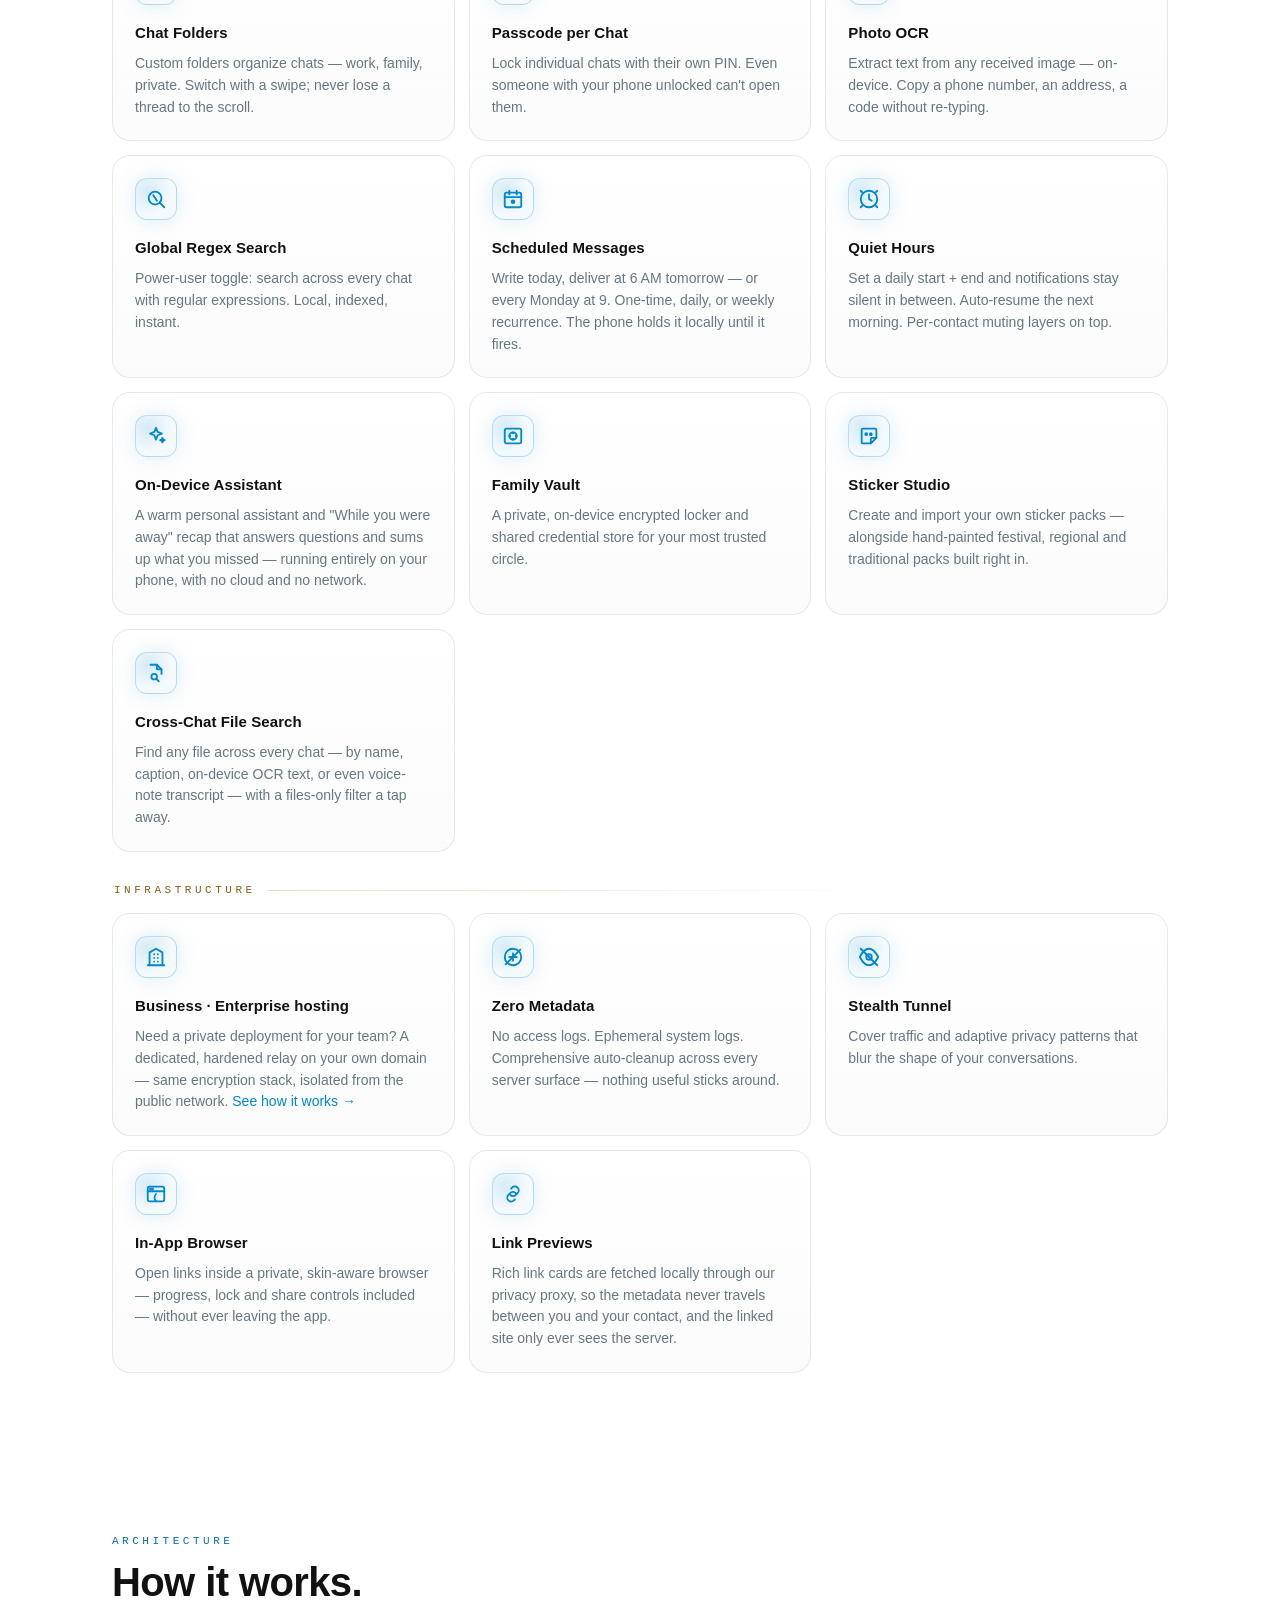
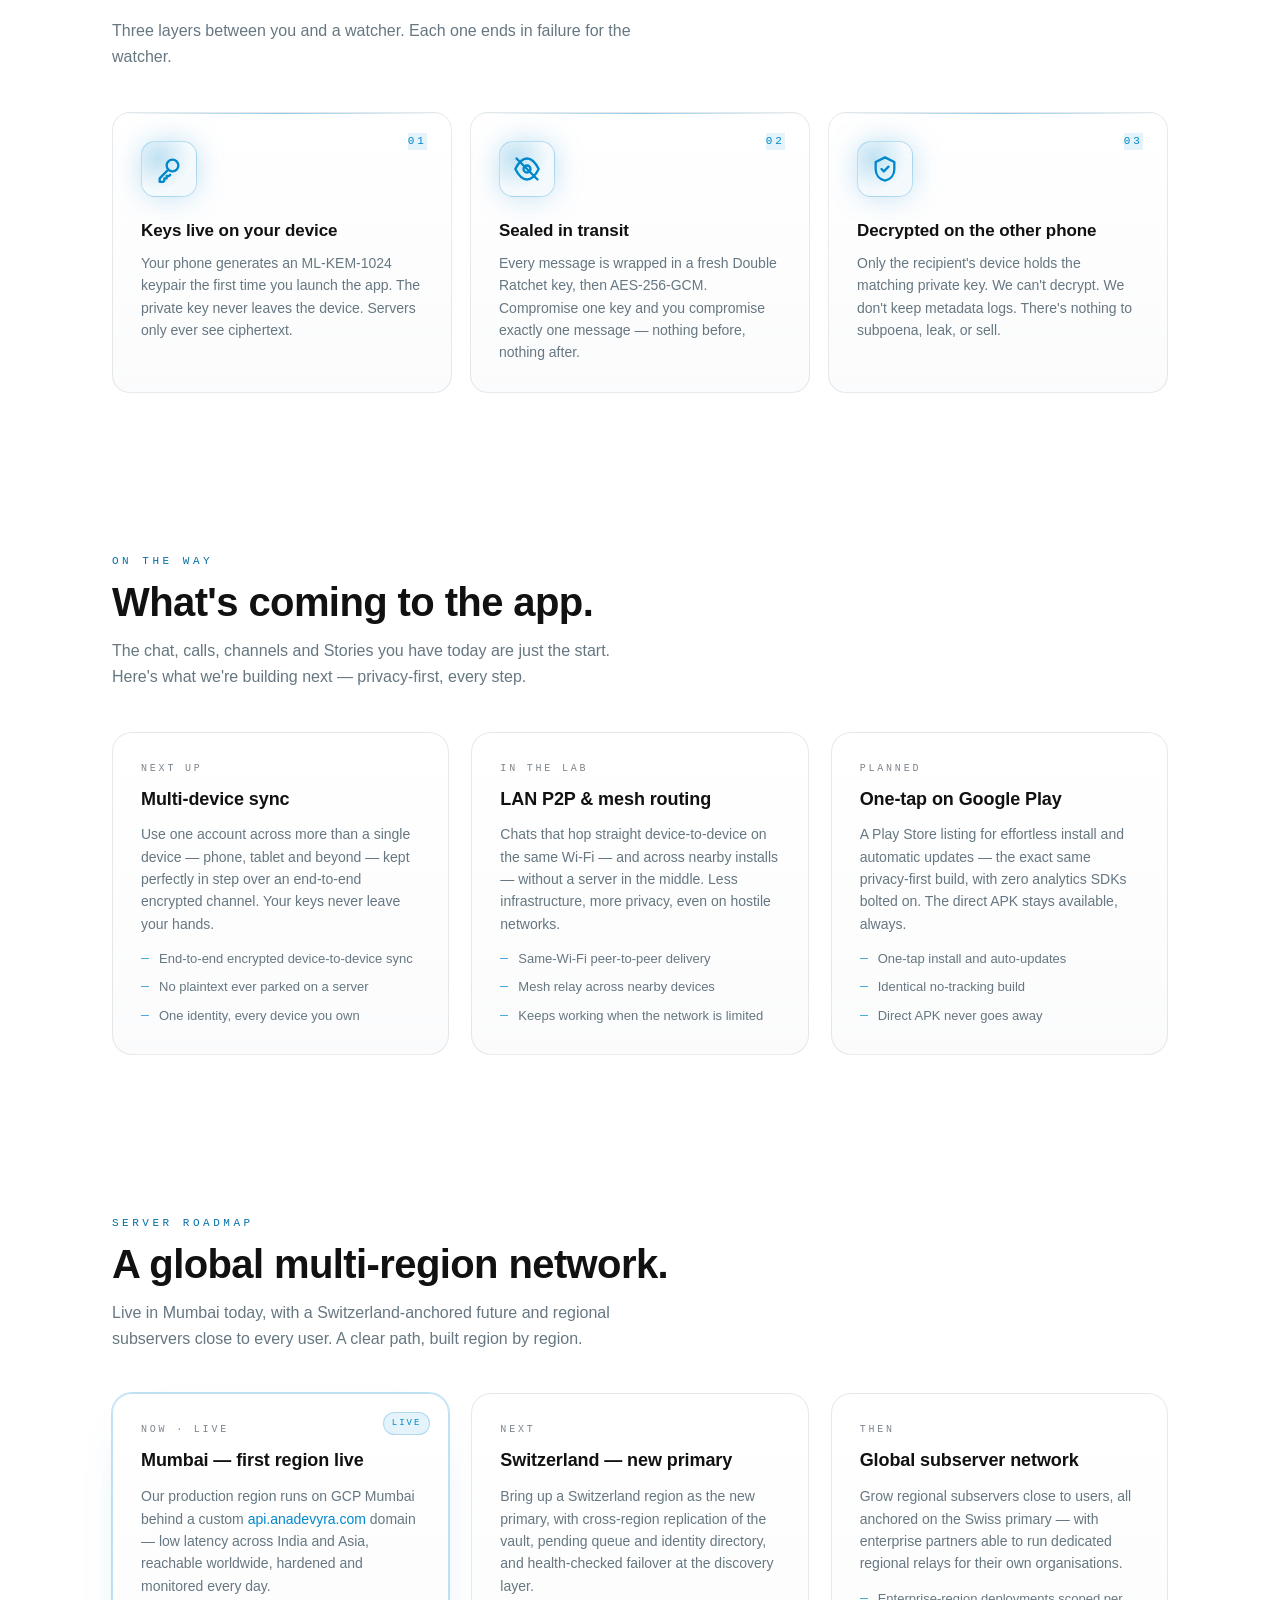
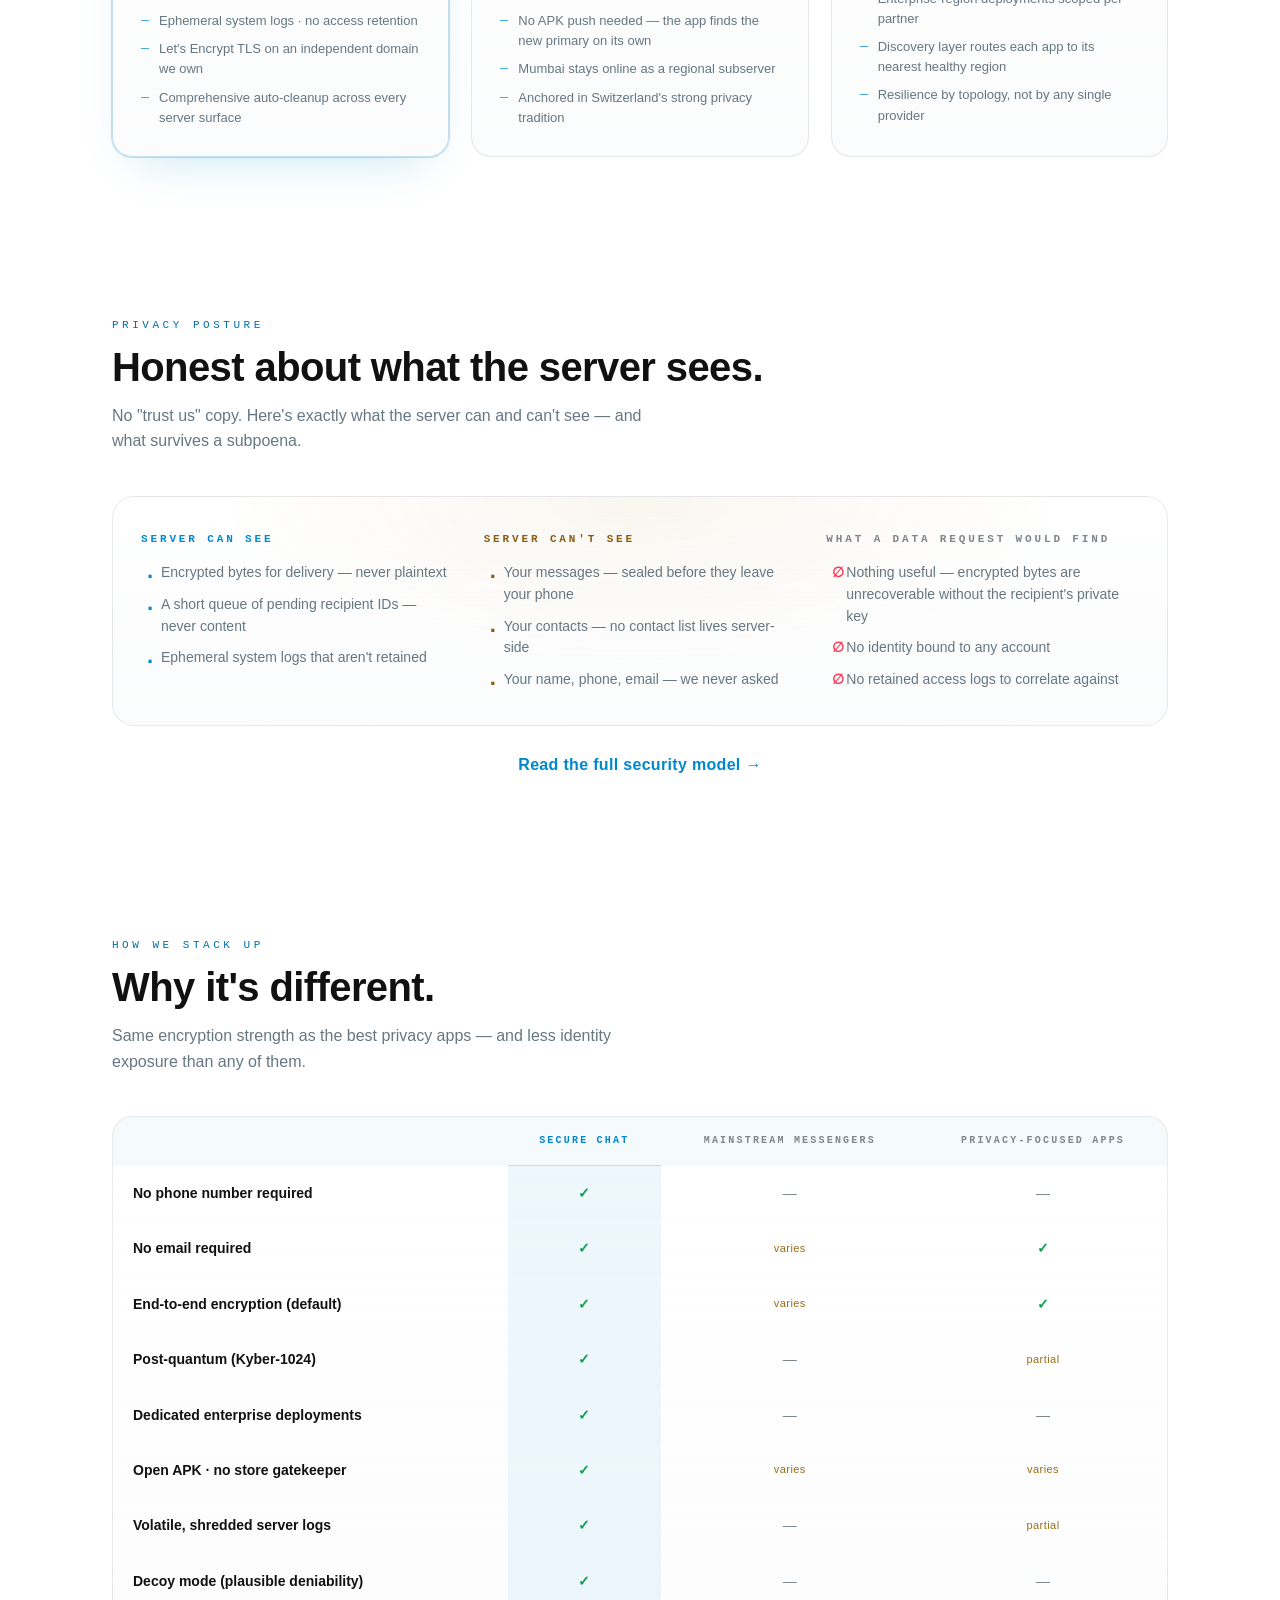
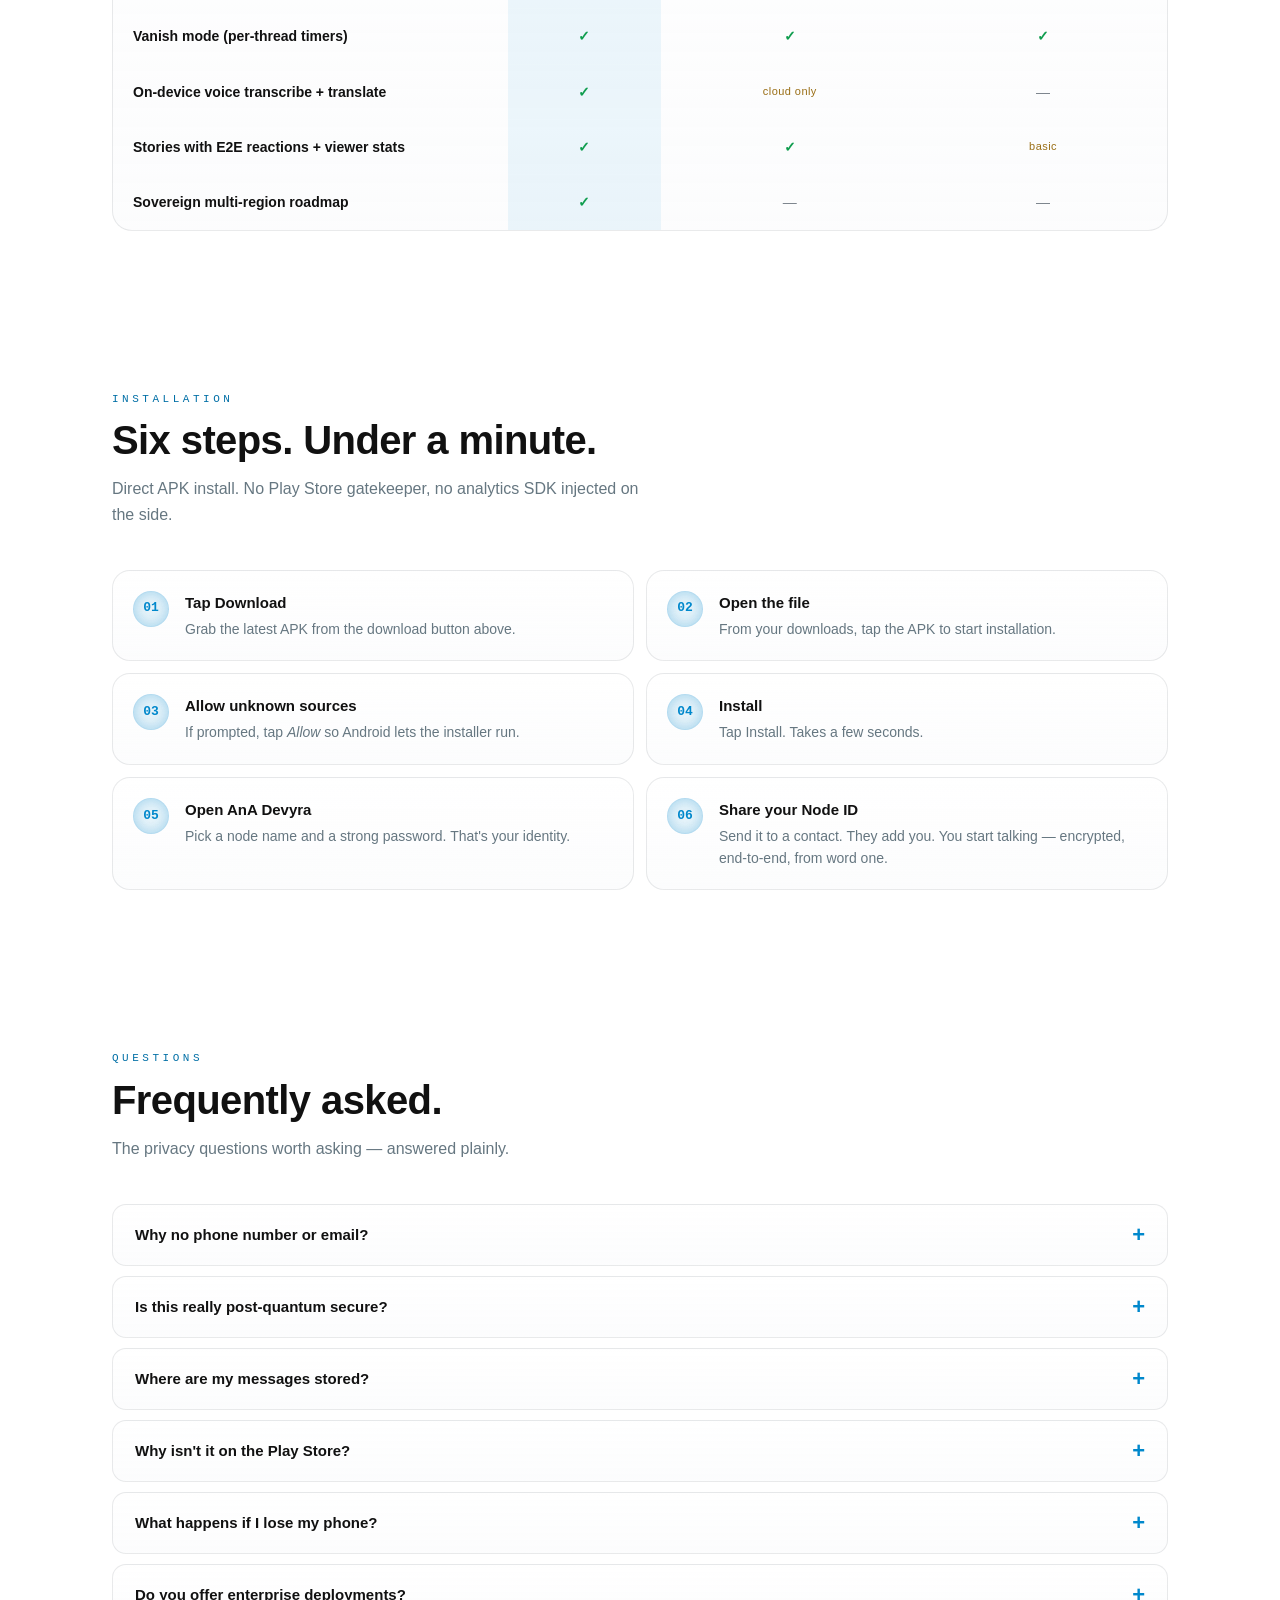
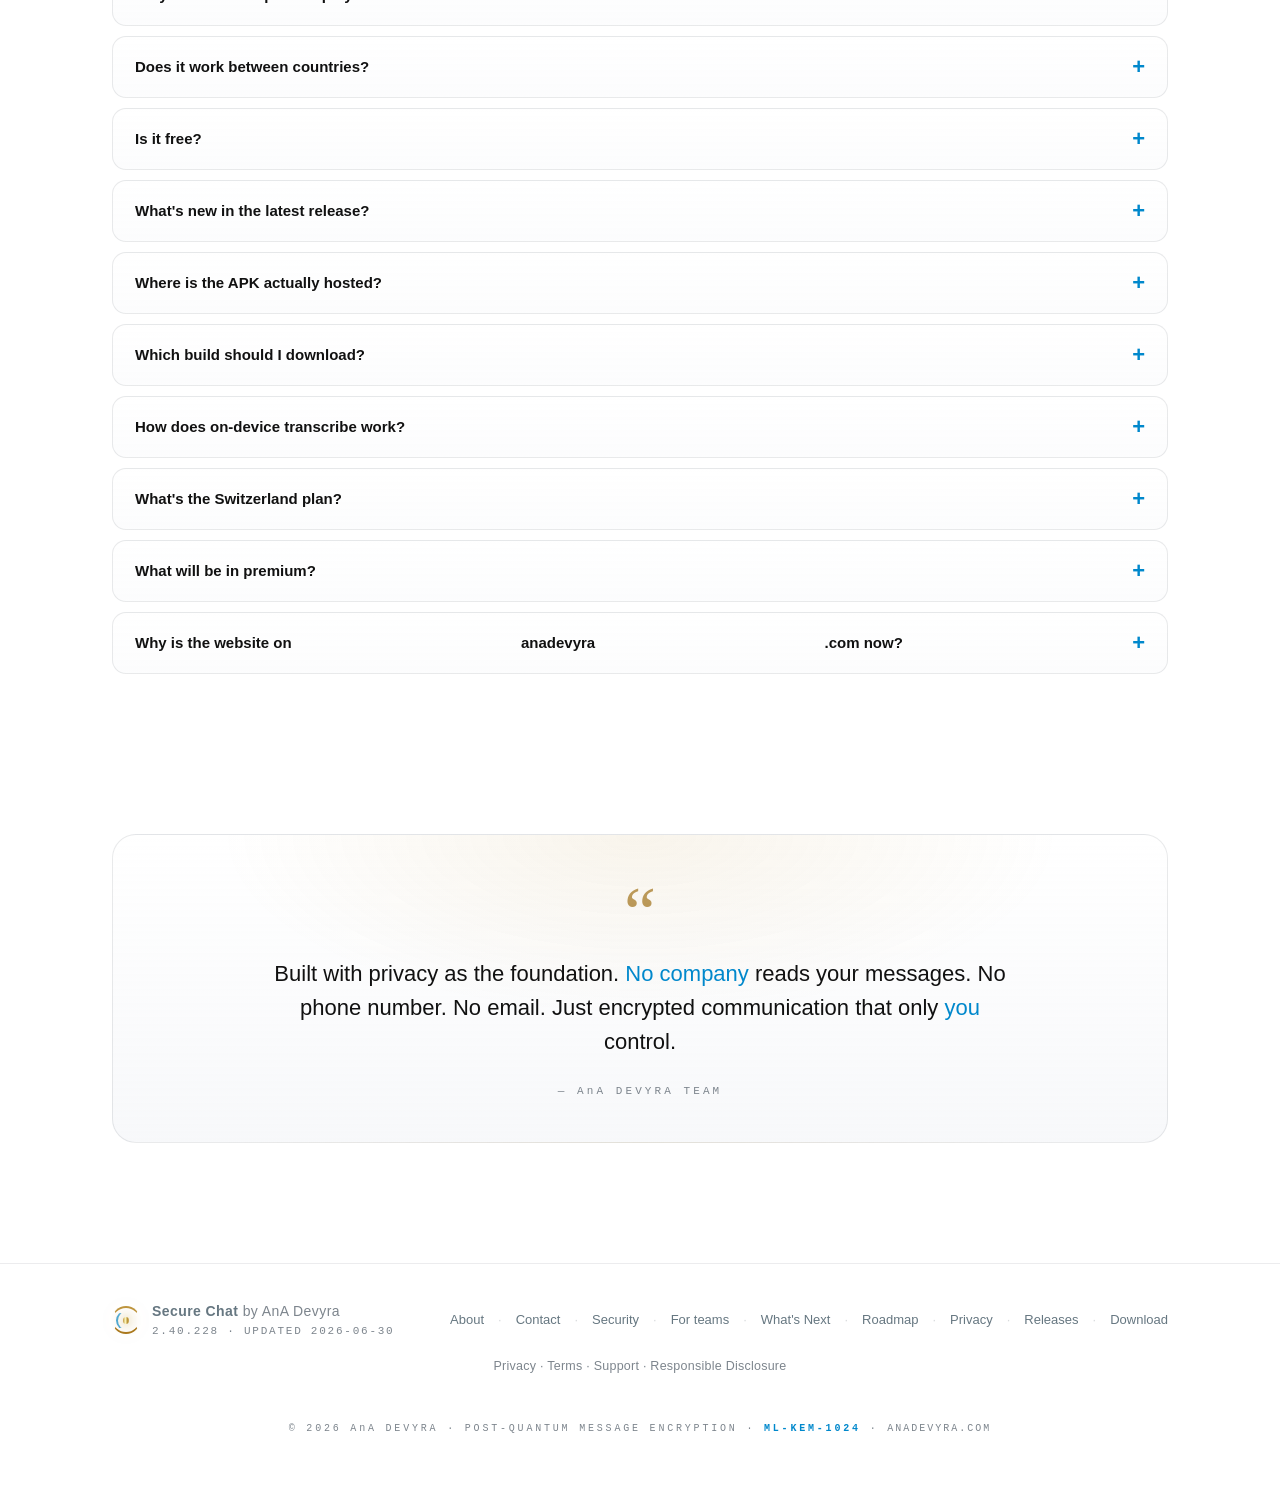
==== commit 0cc0ffe0: "Site: V2.40.228 - light default theme, full page set, new feature cards - Default to CLARITY (light)" ====
--- a/index.html
+++ b/index.html
@@ -3,13 +3,13 @@
 <head>
 <meta charset="utf-8">
 <meta name="viewport" content="width=device-width,initial-scale=1,viewport-fit=cover">
-<meta name="theme-color" content="#FAF6E8">
+<meta name="theme-color" content="#FFFFFF">
 <meta http-equiv="cache-control" content="no-cache, must-revalidate">
 <meta http-equiv="pragma" content="no-cache">
-<script>(()=>{try{var t=localStorage.getItem('theme');var dark=(t==='cyber');if(!dark)document.documentElement.setAttribute('data-theme','clarity');var m=document.querySelector('meta[name=theme-color]');if(m)m.setAttribute('content',dark?'#010204':'#FAF6E8');}catch(e){}})();</script>
+<script>(()=>{try{var t=localStorage.getItem('theme');var dark=(t==='cyber');if(!dark)document.documentElement.setAttribute('data-theme','clarity');var m=document.querySelector('meta[name=theme-color]');if(m)m.setAttribute('content',dark?'#010204':'#FFFFFF');}catch(e){}})();</script>
 <meta name="description" content="Secure Chat by AnA Devyra — post-quantum encrypted messaging. Encrypted groups, channels, calls, Stories, voice transcribe, smart replies, and true end-to-end media. No phone, no email. Dedicated enterprise deployments on request.">
 <meta property="og:title" content="Secure Chat by AnA Devyra — Post-Quantum Encrypted Messaging">
-<meta property="og:description" content="Kyber-1024 secured. Encrypted groups, channels, calls, Stories, voice transcribe, and true end-to-end media. No phone. No email. Sovereign Swiss roadmap.">
+<meta property="og:description" content="Post-quantum encrypted messaging (ML-KEM-1024). Encrypted groups, channels, Stories, voice transcribe, end-to-end media, and WebRTC-secured calls. No phone. No email. Sovereign Swiss roadmap.">
 <meta property="og:type" content="website">
 <meta property="og:url" content="https://anadevyra.com">
 <meta property="og:image" content="https://anadevyra.com/og-image.png">
@@ -92,10 +92,12 @@
     <div class="nav-links">
       <a href="/" class="nav-link active">Home</a>
       <a href="/about/" class="nav-link">About</a>
+      <a href="/security/" class="nav-link">Security</a>
+      <a href="/business/" class="nav-link">For teams</a>
       <a href="/contact/" class="nav-link">Contact</a>
     </div>
     <button id="theme-toggle" class="theme-toggle" aria-label="Toggle theme" title="Toggle theme">☀</button>
-    <a href="https://github.com/anadevyra/anadevyra.github.io/releases/latest/download/aura-arm64-v8a-release.apk" id="nav-cta" class="nav-cta" rel="noopener">Download APK</a>
+    <a href="/download/" id="nav-cta" class="nav-cta">Download APK</a>
   </div>
 </nav>
 
@@ -144,9 +146,9 @@
             running Android 8.0 or later.
           </p>
           <div class="dl-stats">
-            <div class="stat"><div class="stat-k">Version</div><div class="stat-v" id="stat-version">2.40.226</div></div>
+            <div class="stat"><div class="stat-k">Version</div><div class="stat-v" id="stat-version">2.40.228</div></div>
             <div class="stat"><div class="stat-k">Android</div><div class="stat-v" id="stat-android">8.0+</div></div>
-            <div class="stat"><div class="stat-k">Size</div><div class="stat-v" id="stat-size">110 MB</div></div>
+            <div class="stat"><div class="stat-k">Size</div><div class="stat-v" id="stat-size">111 MB</div></div>
           </div>
         </div>
         <div class="dl-cta-wrap">
@@ -154,9 +156,9 @@
             <svg viewBox="0 0 24 24" fill="none" stroke="currentColor" stroke-width="2.4" stroke-linecap="round" stroke-linejoin="round" aria-hidden="true"><path d="M12 3v12"/><path d="M7 10l5 5 5-5"/><path d="M5 21h14"/></svg>
             Download APK
           </a>
-          <div class="dl-meta">New phones · GitHub Releases · <b id="dl-updated">Updated 2026-06-27</b></div>
+          <div class="dl-meta">New phones · GitHub Releases · <b id="dl-updated">Updated 2026-06-30</b></div>
           <div class="dl-alt">On an older phone? <a id="dl-alt-link" href="https://github.com/anadevyra/anadevyra.github.io/releases/latest/download/aura-armeabi-v7a-release.apk" rel="noopener">Get the lighter build (<span id="dl-alt-size">105</span> MB) ↓</a></div>
-          <div class="dl-note">Android may warn about installing from outside the Play Store — tap <b>Install anyway</b> and grant <em>Allow from this source</em> once. The APK is signed; you can verify the SHA in every release.</div>
+          <div class="dl-note">Android may warn about installing from outside an app store — tap <b>Install anyway</b> and grant <em>Allow from this source</em> once. The APK is signed; you can verify its SHA-256 checksum on the <a href="/download/" style="color:var(--cyan);text-decoration:none">download page</a>.</div>
         </div>
       </div>
     </div>
@@ -301,6 +303,11 @@
         <div class="feat-desc">Hide your presence entirely — last-seen, online dot, typing indicator, read receipts. You see them; they don't see you.</div>
       </div>
       <div class="feat reveal">
+        <div class="feat-icon"><svg viewBox="0 0 24 24" fill="none" stroke="currentColor" stroke-width="2" stroke-linecap="round" stroke-linejoin="round"><rect x="2" y="6" width="20" height="12" rx="2"/><line x1="6" y1="10" x2="6" y2="10"/><line x1="10" y1="10" x2="10" y2="10"/><line x1="14" y1="10" x2="14" y2="10"/><line x1="18" y1="10" x2="18" y2="10"/><line x1="8" y1="14" x2="16" y2="14"/></svg></div>
+        <div class="feat-title">Private Keyboard</div>
+        <div class="feat-desc">An optional keyboard built right inside the app, so no third-party keyboard ever sees a word before our encryption does. Type, switch languages, dictate by voice and translate inline — every keystroke stays on your device.</div>
+      </div>
+      <div class="feat reveal">
         <div class="feat-icon"><svg viewBox="0 0 24 24" fill="none" stroke="currentColor" stroke-width="2" stroke-linecap="round" stroke-linejoin="round"><path d="M12 3l10 17H2L12 3z"/><line x1="12" y1="10" x2="12" y2="15"/><circle cx="12" cy="18" r="1" fill="currentColor"/></svg></div>
         <div class="feat-title">Panic Mode</div>
         <div class="feat-desc">One trigger and the real account wipes — keys, messages, contacts, gone in seconds. Restore later from a backup, or don't.</div>
@@ -345,6 +352,11 @@
         <div class="feat-desc">Multilingual ML Kit suggestions appear over the composer for fresh messages and pop on tap for any older one. Inference 100% on-device — your text never leaves the phone.</div>
       </div>
       <div class="feat reveal">
+        <div class="feat-icon"><svg viewBox="0 0 24 24" fill="none" stroke="currentColor" stroke-width="2" stroke-linecap="round" stroke-linejoin="round"><path d="M7 5v14"/><path d="M7 5h6a3.5 3.5 0 0 1 0 7H7"/><path d="M7 12h7a3.5 3.5 0 0 1 0 7H7"/></svg></div>
+        <div class="feat-title">Rich Text Formatting</div>
+        <div class="feat-desc">Bold, italic, underline, strikethrough, monospace code, block-quotes and links — applied right from the selection toolbar. Styles attach to your words, never as stray symbols left in the message.</div>
+      </div>
+      <div class="feat reveal">
         <div class="feat-icon"><svg viewBox="0 0 24 24" fill="none" stroke="currentColor" stroke-width="2" stroke-linecap="round" stroke-linejoin="round"><path d="M12 2v6"/><path d="M12 16v6"/><path d="M4 12h6"/><path d="M14 12h6"/><circle cx="12" cy="12" r="3"/></svg></div>
         <div class="feat-title">Send Effects</div>
         <div class="feat-desc">Celebration overlays — confetti, hearts, fireworks — triggered by phrases or sent on-demand. Pure on-device animation; nothing extra goes through the server.</div>
@@ -474,7 +486,7 @@
       <div class="feat reveal">
         <div class="feat-icon"><svg viewBox="0 0 24 24" fill="none" stroke="currentColor" stroke-width="2" stroke-linecap="round" stroke-linejoin="round"><circle cx="9" cy="8" r="3"/><circle cx="17" cy="10" r="2.4"/><path d="M3 19c0-3 3-5 6-5s6 2 6 5"/><path d="M15 19c0-2 1.8-3.4 3.6-3.4"/></svg></div>
         <div class="feat-title">Group Voice Calls</div>
-        <div class="feat-desc">Host group voice calls secured with the same post-quantum stack — live roster, per-person status, and join straight from the banner with one tap.</div>
+        <div class="feat-desc">Host group voice calls carried over the same WebRTC DTLS-SRTP encryption as 1-to-1 calls — live roster, per-person status, and join straight from the banner with one tap.</div>
       </div>
     </div>
 
@@ -537,7 +549,7 @@
       <div class="feat reveal">
         <div class="feat-icon"><svg viewBox="0 0 24 24" fill="none" stroke="currentColor" stroke-width="2" stroke-linecap="round" stroke-linejoin="round"><path d="M3 21h18"/><path d="M5 21V7l7-4 7 4v14"/><path d="M10 9h.01M14 9h.01M10 13h.01M14 13h.01M10 17h.01M14 17h.01"/></svg></div>
         <div class="feat-title">Business · Enterprise hosting</div>
-        <div class="feat-desc">Need a private deployment for your team? We run secure dedicated instances with custom domains, policy controls, and ongoing operational support. Reach out at team@anadevyra.com.</div>
+        <div class="feat-desc">Need a private deployment for your team? A dedicated, hardened relay on your own domain — same encryption stack, isolated from the public network. <a href="/business/" style="color:var(--cyan);text-decoration:none">See how it works →</a></div>
       </div>
       <div class="feat reveal">
         <div class="feat-icon"><svg viewBox="0 0 24 24" fill="none" stroke="currentColor" stroke-width="2" stroke-linecap="round" stroke-linejoin="round"><circle cx="12" cy="12" r="9"/><path d="M8 12h8"/><path d="M12 8v8"/><line x1="4" y1="20" x2="20" y2="4"/></svg></div>
@@ -649,7 +661,7 @@
     <div class="section-head reveal">
       <div class="section-eyebrow">Server roadmap</div>
       <h2 class="section-title">A global multi-region network.</h2>
-      <p class="section-sub">Live in Mumbai today, with a Switzerland-anchored future and regional subservers close to every user. A clear path, honest about the dates.</p>
+      <p class="section-sub">Live in Mumbai today, with a Switzerland-anchored future and regional subservers close to every user. A clear path, built region by region.</p>
     </div>
     <div class="roadmap-grid">
       <div class="road-card now reveal">
@@ -663,7 +675,7 @@
         </ul>
       </div>
       <div class="road-card reveal">
-        <div class="road-when">Next · Q3 2026</div>
+        <div class="road-when">Next</div>
         <div class="road-title">Switzerland — new primary</div>
         <div class="road-desc">Bring up a Switzerland region as the new primary, with cross-region replication of the vault, pending queue and identity directory, and health-checked failover at the discovery layer.</div>
         <ul class="road-list">
@@ -673,7 +685,7 @@
         </ul>
       </div>
       <div class="road-card reveal">
-        <div class="road-when">Then · Q4 2026 +</div>
+        <div class="road-when">Then</div>
         <div class="road-title">Global subserver network</div>
         <div class="road-desc">Grow regional subservers close to users, all anchored on the Swiss primary — with enterprise partners able to run dedicated regional relays for their own organisations.</div>
         <ul class="road-list">
@@ -722,6 +734,9 @@
         </div>
       </div>
     </div>
+    <p style="text-align:center;margin-top:26px" class="reveal">
+      <a href="/security/" style="color:var(--cyan);font-weight:600;text-decoration:none;letter-spacing:.02em">Read the full security model →</a>
+    </p>
   </div>
 </section>
 
@@ -815,7 +830,7 @@
       </details>
       <details class="faq-item reveal">
         <summary class="faq-q">Do you offer enterprise deployments?</summary>
-        <div class="faq-a">Yes — for teams, businesses, and organisations that need a dedicated relay under their own control. We deploy a hardened instance pointed at your domain, with the same E2E crypto stack and your operations team holding the keys. Reach out via <a href="/contact/" style="color:var(--cyan)">contact</a> for scoping.</div>
+        <div class="faq-a">Yes — for teams, businesses, and organisations that need a dedicated relay under their own control. We deploy a hardened instance pointed at your domain, with the same E2E crypto stack and your operations team holding the keys. The full picture, honest limits included, is on the <a href="/business/" style="color:var(--cyan)">for-teams page</a>.</div>
       </details>
       <details class="faq-item reveal">
         <summary class="faq-q">Does it work between countries?</summary>
@@ -843,7 +858,7 @@
       </details>
       <details class="faq-item reveal">
         <summary class="faq-q">What's the Switzerland plan?</summary>
-        <div class="faq-a">Q3 2026: bring up a <strong>Switzerland region</strong> as the new primary with cross-region replication. Auto-failover at the discovery layer means every installed app migrates without an APK push. Q4 2026 and beyond: extend with regional subservers close to users worldwide, anchored on the Swiss primary, with strong privacy framework alignment. Enterprise partners can host dedicated regional relays for their organisations.</div>
+        <div class="faq-a">Next: bring up a <strong>Switzerland region</strong> as the new primary with cross-region replication. Auto-failover at the discovery layer means every installed app migrates without an APK push. After that: extend with regional subservers close to users worldwide, anchored on the Swiss primary, with strong privacy framework alignment. Enterprise partners can host dedicated regional relays for their organisations.</div>
       </details>
       <details class="faq-item reveal">
         <summary class="faq-q">What will be in premium?</summary>
@@ -879,13 +894,17 @@
         <div class="brand-lock aura-orb" aria-hidden="true"><div class="ring r1"></div><div class="ring r2"></div><div class="ring r3"></div><div class="core"></div></div>
         <div>
           <div class="foot-name">Secure Chat <span style="color:var(--text-faint);font-weight:400;">by <span class="bn">AnA</span> Devyra</span></div>
-          <div class="foot-meta">2.40.226 · Updated 2026-06-27</div>
+          <div class="foot-meta">2.40.228 · Updated 2026-06-30</div>
         </div>
       </div>
       <div class="foot-r">
         <a href="/about/">About</a>
         <span style="opacity:.3">·</span>
         <a href="/contact/">Contact</a>
+        <span style="opacity:.3">·</span>
+        <a href="/security/">Security</a>
+        <span style="opacity:.3">·</span>
+        <a href="/business/">For teams</a>
         <span style="opacity:.3">·</span>
         <a href="#app-roadmap">What's Next</a>
         <span style="opacity:.3">·</span>
@@ -898,7 +917,10 @@
         <a href="#download">Download</a>
       </div>
     </div>
-    <div class="seal">© 2026 <span class="bn">AnA</span> Devyra · Secured by <b>Kyber-1024</b> Post-Quantum Encryption · <a href="https://anadevyra.com" style="color:inherit;text-decoration:none;letter-spacing:.2em">anadevyra.com</a></div>
+    <div class="foot-legal" style="text-align:center;margin-top:16px;font-size:12.5px;color:var(--text-faint);letter-spacing:.02em">
+      <a href="/privacy/" style="color:inherit;text-decoration:none">Privacy</a> · <a href="/terms/" style="color:inherit;text-decoration:none">Terms</a> · <a href="/support/" style="color:inherit;text-decoration:none">Support</a> · <a href="/responsible-disclosure/" style="color:inherit;text-decoration:none">Responsible Disclosure</a>
+    </div>
+    <div class="seal">© 2026 <span class="bn">AnA</span> Devyra · Post-quantum message encryption · <b>ML-KEM-1024</b> · <a href="https://anadevyra.com" style="color:inherit;text-decoration:none;letter-spacing:.2em">anadevyra.com</a></div>
   </div>
 </footer>
 
@@ -919,7 +941,6 @@
       const primary = (d.arm64 && d.arm64.url) || d.download_url;
       if(primary){
         $('dl-cta').href = primary;
-        const nav = $('nav-cta'); if(nav) nav.href = primary;
       }
       if(d.arm64 && d.arm64.size_mb) $('stat-size').textContent = d.arm64.size_mb + ' MB';
       if(d.v7a){
@@ -929,7 +950,7 @@
       if(d.updated){
         $('dl-updated').textContent = 'Updated ' + d.updated;
         const fm = document.querySelector('.foot-meta');
-        if(fm) fm.textContent = (d.version || '2.40.226') + ' · Updated ' + d.updated;
+        if(fm) fm.textContent = (d.version || '2.40.228') + ' · Updated ' + d.updated;
       }
     })
     .catch(()=>{});
@@ -971,7 +992,7 @@
     else root.removeAttribute('data-theme');
     try{localStorage.setItem('theme',next);}catch(e){}
     const m=document.querySelector('meta[name=theme-color]');
-    if(m) m.setAttribute('content',next==='clarity'?'#FAF6E8':'#010204');
+    if(m) m.setAttribute('content',next==='clarity'?'#FFFFFF':'#010204');
     syncThemeIcon();
   });
 </script>
--- a/assets/style.css
+++ b/assets/style.css
@@ -777,97 +777,137 @@
   .theme-toggle:hover{background:rgba(var(--accent-rgb),.22);transform:scale(1.06)}
   .theme-toggle:active{transform:scale(.96)}
 
-  /* ─── CLARITY (light) theme override ─── */
+  /* ─── CLARITY (light) theme — mirrors the app's white / blue-accent signature ─── */
+  /* app CLARITY (skin.dart): bg #FFFFFF · text #111111 · accent #0088CC · 2nd text #667781 */
   :root[data-theme="clarity"]{
-    --surface:rgba(255,252,244,.92);
-    --surface-2:rgba(255,253,248,.98);
-    --line:rgba(20,33,61,.10);
-    --line-strong:rgba(138,92,15,.26);
-    --text:#241d10;
-    --text-dim:#4d4533;
-    --text-faint:#80775f;
-    --cyan:#8A5C0F;
-    --cyan-soft:rgba(138,92,15,.14);
-    --accent-rgb:191,149,63;
-    --surf-a-rgb:255,253,247;
-    --surf-b-rgb:251,245,233;
-    --shadow-glow:0 0 0 1px rgba(20,33,61,.10),0 18px 60px -20px rgba(20,33,61,.18);
-    --shadow-card:0 1px 0 rgba(255,255,255,.6) inset,0 18px 40px -28px rgba(20,33,61,.25);
-  }
-  :root[data-theme="clarity"] body{background:#FAF6E8;color:#241d10}
+    --surface:rgba(255,255,255,.92);
+    --surface-2:rgba(247,248,250,.98);
+    --line:rgba(17,24,39,.09);
+    --line-strong:rgba(0,136,204,.24);
+    --text:#111111;
+    --text-dim:#667781;
+    --text-faint:#7d858d;
+    --cyan:#0088CC;
+    --cyan-soft:rgba(0,136,204,.12);
+    --accent-rgb:0,136,204;
+    --surf-a-rgb:255,255,255;
+    --surf-b-rgb:247,248,250;
+    --shadow-glow:0 0 0 1px rgba(17,24,39,.08),0 18px 60px -20px rgba(17,24,39,.16);
+    --shadow-card:0 1px 0 rgba(255,255,255,.7) inset,0 18px 40px -28px rgba(17,24,39,.22);
+  }
+  :root[data-theme="clarity"] body{background:#FFFFFF;color:#111111}
   :root[data-theme="clarity"] .bg-layer{
     background:
-      radial-gradient(1200px 600px at 80% -10%,rgba(191,149,63,.18),transparent 60%),
-      radial-gradient(900px 500px at 0% 30%,rgba(20,33,61,.05),transparent 60%),
-      radial-gradient(800px 800px at 50% 110%,rgba(191,149,63,.12),transparent 60%),
-      #FAF6E8;
+      radial-gradient(1200px 600px at 80% -10%,rgba(0,136,204,.06),transparent 60%),
+      radial-gradient(900px 500px at 0% 30%,rgba(191,149,63,.04),transparent 60%),
+      radial-gradient(800px 800px at 50% 110%,rgba(0,136,204,.04),transparent 60%),
+      #FFFFFF;
   }
   :root[data-theme="clarity"] .grid-layer{
     background-image:
-      linear-gradient(rgba(20,33,61,.07) 1px,transparent 1px),
-      linear-gradient(90deg,rgba(20,33,61,.07) 1px,transparent 1px);
-    opacity:.6;
+      linear-gradient(rgba(17,24,39,.045) 1px,transparent 1px),
+      linear-gradient(90deg,rgba(17,24,39,.045) 1px,transparent 1px);
+    opacity:.5;
   }
   :root[data-theme="clarity"] .scan-line{
-    background:linear-gradient(90deg,transparent,rgba(191,149,63,.45),transparent);
-    box-shadow:0 0 18px rgba(191,149,63,.35);
-  }
-  :root[data-theme="clarity"] .nav{background:rgba(250,246,232,.72);border-bottom-color:rgba(20,33,61,.06)}
+    background:linear-gradient(90deg,transparent,rgba(0,136,204,.40),transparent);
+    box-shadow:0 0 18px rgba(0,136,204,.30);
+  }
+  :root[data-theme="clarity"] .nav{background:rgba(255,255,255,.80);border-bottom-color:rgba(17,24,39,.07)}
+
+  /* primary actions → app blue */
   :root[data-theme="clarity"] .nav-cta{
-    color:#FAF6E8;background:var(--gold-1);
-    box-shadow:0 0 0 1px var(--gold-1),0 8px 24px -8px rgba(191,149,63,.6);
-  }
-  :root[data-theme="clarity"] .nav-cta:hover{box-shadow:0 0 0 1px var(--gold-1),0 12px 32px -8px rgba(191,149,63,.8)}
+    color:#fff;background:linear-gradient(135deg,#0a97d4,#0088CC 55%,#0077b3);
+    box-shadow:0 0 0 1px rgba(0,119,179,.5),0 8px 24px -8px rgba(0,136,204,.55);
+  }
+  :root[data-theme="clarity"] .nav-cta:hover{box-shadow:0 0 0 1px rgba(0,119,179,.7),0 12px 32px -8px rgba(0,136,204,.75)}
+  :root[data-theme="clarity"] .dl-cta{
+    color:#fff;
+    background:linear-gradient(135deg,#16a0dd,#0088CC 50%,#0073ad);
+    box-shadow:
+      0 0 0 1px rgba(0,119,179,.55),
+      0 18px 50px -10px rgba(0,136,204,.5),
+      inset 0 1px 0 rgba(255,255,255,.35);
+  }
+  :root[data-theme="clarity"] .dl-cta:hover{
+    box-shadow:0 0 0 1px rgba(0,119,179,.8),0 24px 60px -10px rgba(0,136,204,.65),inset 0 1px 0 rgba(255,255,255,.35);
+  }
+
+  /* blue accent chrome */
   :root[data-theme="clarity"] .theme-toggle{
-    background:rgba(191,149,63,.16);color:var(--gold-3);
-    border-color:rgba(20,33,61,.14);
-  }
-  :root[data-theme="clarity"] .theme-toggle:hover{background:rgba(191,149,63,.28)}
+    background:rgba(0,136,204,.10);color:#0088CC;border-color:rgba(17,24,39,.12);
+  }
+  :root[data-theme="clarity"] .theme-toggle:hover{background:rgba(0,136,204,.20)}
   :root[data-theme="clarity"] .to-top{
-    background:rgba(191,149,63,.18);color:var(--gold-3);
-    border-color:rgba(20,33,61,.18);
-    box-shadow:0 6px 18px -4px rgba(191,149,63,.45);
-  }
-  :root[data-theme="clarity"] .to-top:hover{background:rgba(191,149,63,.3)}
-  :root[data-theme="clarity"] footer{border-top-color:rgba(20,33,61,.08)}
-
-  /* CLARITY: swap cyan-rooted gradients to gold for hero + stats */
+    background:rgba(0,136,204,.12);color:#0088CC;border-color:rgba(0,136,204,.28);
+    box-shadow:0 6px 18px -4px rgba(0,136,204,.40);
+  }
+  :root[data-theme="clarity"] .to-top:hover{background:rgba(0,136,204,.22)}
+  :root[data-theme="clarity"] footer{border-top-color:rgba(17,24,39,.08)}
+  :root[data-theme="clarity"] .feat-icon{
+    background:radial-gradient(circle at 30% 30%,rgba(0,136,204,.16),rgba(0,136,204,.04) 60%);
+    box-shadow:0 0 24px -6px rgba(0,136,204,.30);
+  }
+  :root[data-theme="clarity"] .channel-icon{
+    background:rgba(0,136,204,.10)!important;
+    border-color:rgba(0,136,204,.30)!important;
+    color:#0088CC!important;
+    box-shadow:0 0 24px -6px rgba(0,136,204,.30);
+  }
+  :root[data-theme="clarity"] .how-num{
+    background:rgba(0,136,204,.10);border-color:rgba(0,136,204,.28);color:#0088CC;
+  }
+  :root[data-theme="clarity"] .compare-table thead th{background:rgba(0,136,204,.04)}
+  :root[data-theme="clarity"] .compare-table .us{background:rgba(0,136,204,.07)}
+  :root[data-theme="clarity"] .compare-table tbody tr:hover{background:rgba(0,136,204,.035)}
+  :root[data-theme="clarity"] .compare-table .yes{color:#0f9d4e}
+  :root[data-theme="clarity"] .compare-table .partial{color:#9a6e15}
+  :root[data-theme="clarity"] ::selection{background:rgba(0,136,204,.20);color:#111111}
+
+  /* small uppercase eyebrows → deeper blue so they read on white */
+  :root[data-theme="clarity"] .eyebrow,
+  :root[data-theme="clarity"] .section-eyebrow{color:#006fa6;opacity:1}
+
+  /* accent headings + big numerals → app blue (preserves the two-tone hero) */
   :root[data-theme="clarity"] .h1-cyan,
   :root[data-theme="clarity"] .page-hero h1 .h1-cyan{
-    background:linear-gradient(135deg,#AA771C 0%,#BF953F 50%,#8A5C0F 100%);
+    background:linear-gradient(135deg,#12a0de 0%,#0088CC 55%,#006a9e 100%);
     -webkit-background-clip:text;background-clip:text;color:transparent;
   }
   :root[data-theme="clarity"] .stat-big-v{
-    background:linear-gradient(135deg,#AA771C 0%,#BF953F 50%,#8A5C0F 100%);
-    -webkit-background-clip:text;background-clip:text;color:transparent;
-    text-shadow:0 0 30px rgba(191,149,63,.18);
-  }
-  :root[data-theme="clarity"] .dl-cta{
-    color:#fffaf0;
-    background:linear-gradient(135deg,#D4AF37,#BF953F 55%,#9A6E15);
-    box-shadow:
-      0 0 0 1px rgba(138,92,15,.55),
-      0 18px 50px -10px rgba(191,149,63,.5),
-      inset 0 1px 0 rgba(255,255,255,.35);
-  }
-  :root[data-theme="clarity"] .dl-cta:hover{
-    box-shadow:0 0 0 1px rgba(138,92,15,.8),0 24px 60px -10px rgba(191,149,63,.65),inset 0 1px 0 rgba(255,255,255,.35);
-  }
-  :root[data-theme="clarity"] .feat-icon{
-    background:radial-gradient(circle at 30% 30%,rgba(191,149,63,.22),rgba(191,149,63,.05) 60%);
-    box-shadow:0 0 24px -6px rgba(191,149,63,.35);
-  }
-  :root[data-theme="clarity"] .channel-icon{
-    background:rgba(191,149,63,.14)!important;
-    border-color:rgba(138,92,15,.32)!important;
-    color:#8A5C0F!important;
-    box-shadow:0 0 24px -6px rgba(191,149,63,.35);
-  }
-  :root[data-theme="clarity"] .compare-table thead th{background:rgba(191,149,63,.05)}
-  :root[data-theme="clarity"] .compare-table .us{background:rgba(191,149,63,.08)}
-  :root[data-theme="clarity"] .compare-table tbody tr:hover{background:rgba(191,149,63,.04)}
-  :root[data-theme="clarity"] .road-now-badge{background:rgba(191,149,63,.14)}
-  :root[data-theme="clarity"] .how-num{
-    background:rgba(191,149,63,.12);border-color:rgba(138,92,15,.30);color:#8A5C0F;
-  }
-  :root[data-theme="clarity"] ::selection{background:rgba(191,149,63,.35);color:#241d10}
+    background:linear-gradient(135deg,#12a0de 0%,#0088CC 55%,#006a9e 100%);
+    -webkit-background-clip:text;background-clip:text;color:transparent;
+    text-shadow:0 0 30px rgba(0,136,204,.16);
+  }
+
+  /* brand gold — deepened so it reads on white (drops the pale cream stop) */
+  :root[data-theme="clarity"] .brand-name{
+    background:linear-gradient(135deg,#86600F,#6E4A0C 60%,#5E400B);
+    -webkit-background-clip:text;background-clip:text;color:transparent;
+  }
+  :root[data-theme="clarity"] .h1-gold,
+  :root[data-theme="clarity"] .page-hero h1 .h1-gold,
+  :root[data-theme="clarity"] .mockup-copy h3 .glow{
+    background:linear-gradient(135deg,#B5841F 0%,#8A5C0F 55%,#6E4A0C 100%);
+    -webkit-background-clip:text;background-clip:text;color:transparent;
+  }
+  :root[data-theme="clarity"] .quote-mark{
+    background:linear-gradient(135deg,#B5841F,#8A5C0F);
+    -webkit-background-clip:text;background-clip:text;color:transparent;opacity:.7;
+  }
+  :root[data-theme="clarity"] .cluster-label{color:#8A5C0F;opacity:1}
+  :root[data-theme="clarity"] .posture-col h4 b.gold,
+  :root[data-theme="clarity"] .posture-col.no li::before,
+  :root[data-theme="clarity"] .channel .pending{color:#8A5C0F}
+
+  /* phone mockup is a dark device — keep its interior text light on the dark screen */
+  :root[data-theme="clarity"] .phone-name,
+  :root[data-theme="clarity"] .bubble.in,
+  :root[data-theme="clarity"] .bubble.out{color:#eaf2f6}
+  :root[data-theme="clarity"] .phone-statusbar,
+  :root[data-theme="clarity"] .phone-status,
+  :root[data-theme="clarity"] .phone-composer-text,
+  :root[data-theme="clarity"] .bubble .time{color:#9fb0b8}
+  :root[data-theme="clarity"] .phone-statusbar b,
+  :root[data-theme="clarity"] .phone-name .vcheck,
+  :root[data-theme="clarity"] .bubble .lock{color:#3ad0dd}
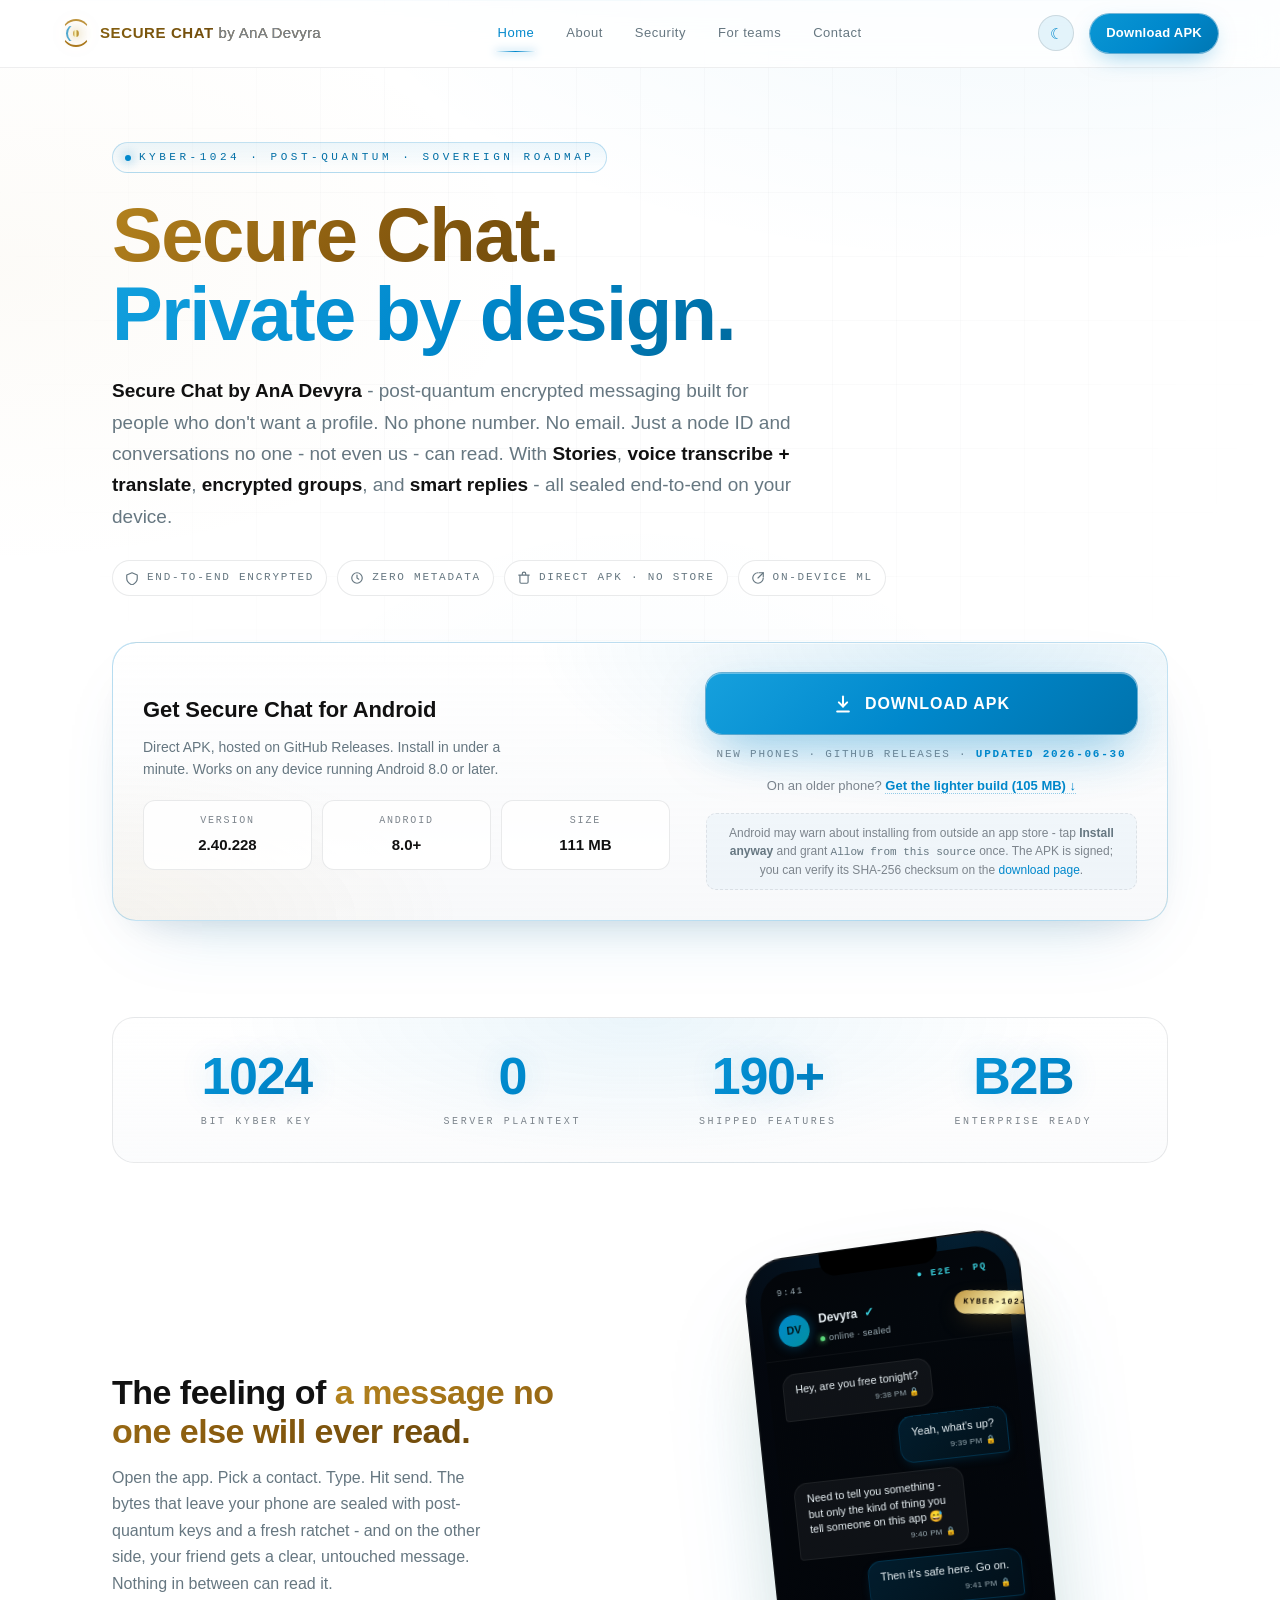
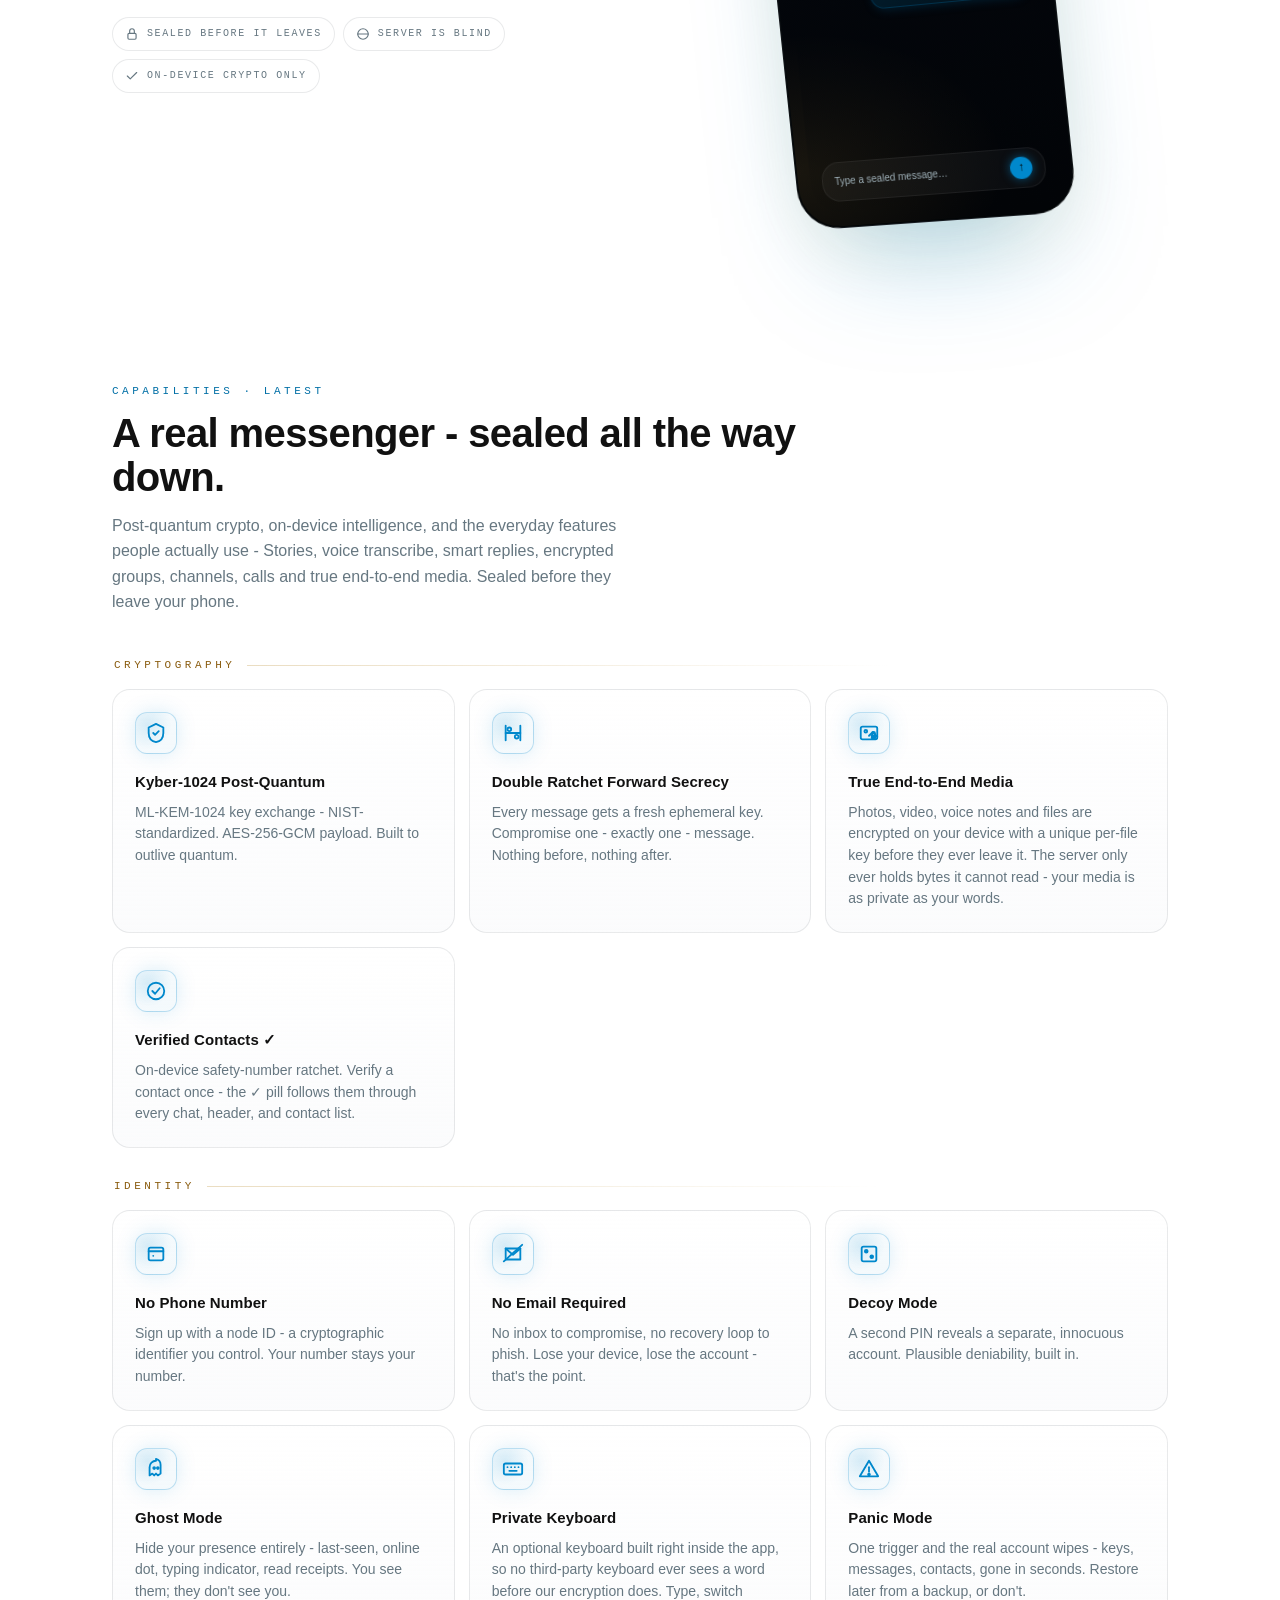
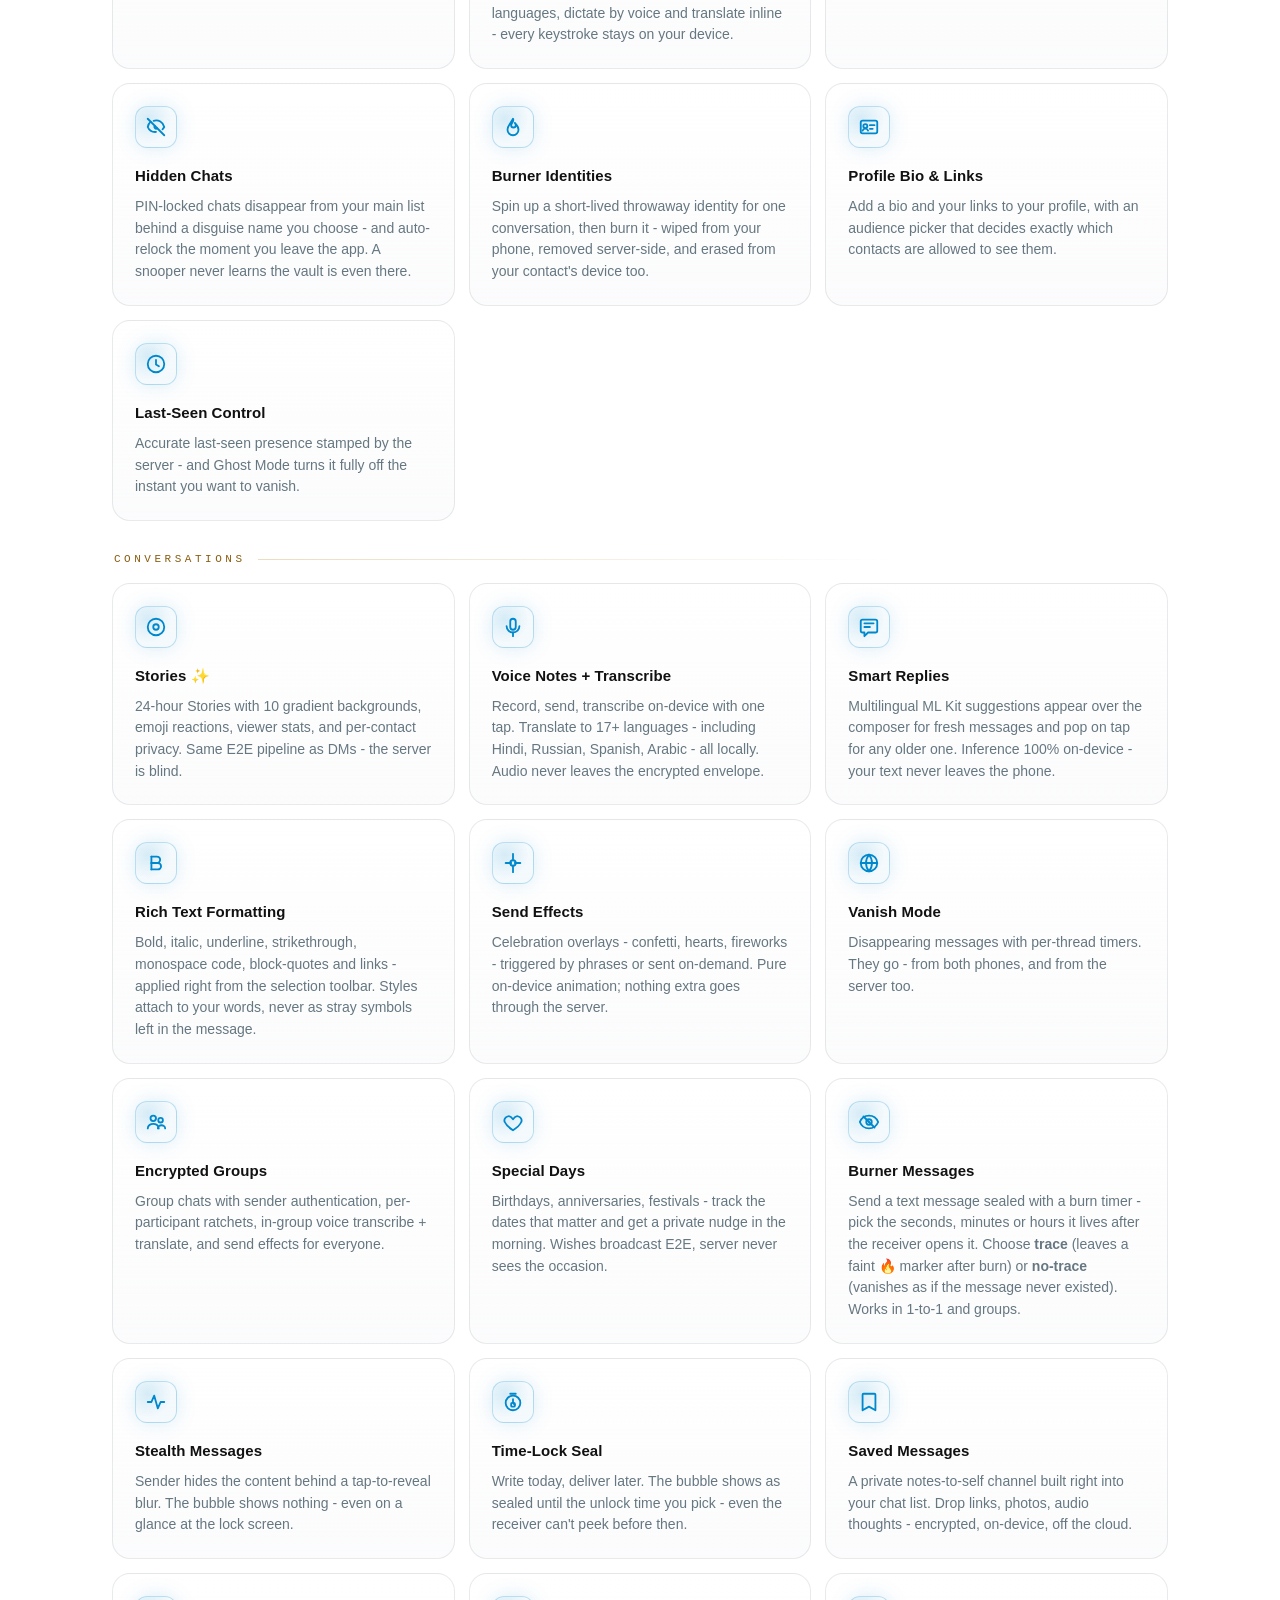
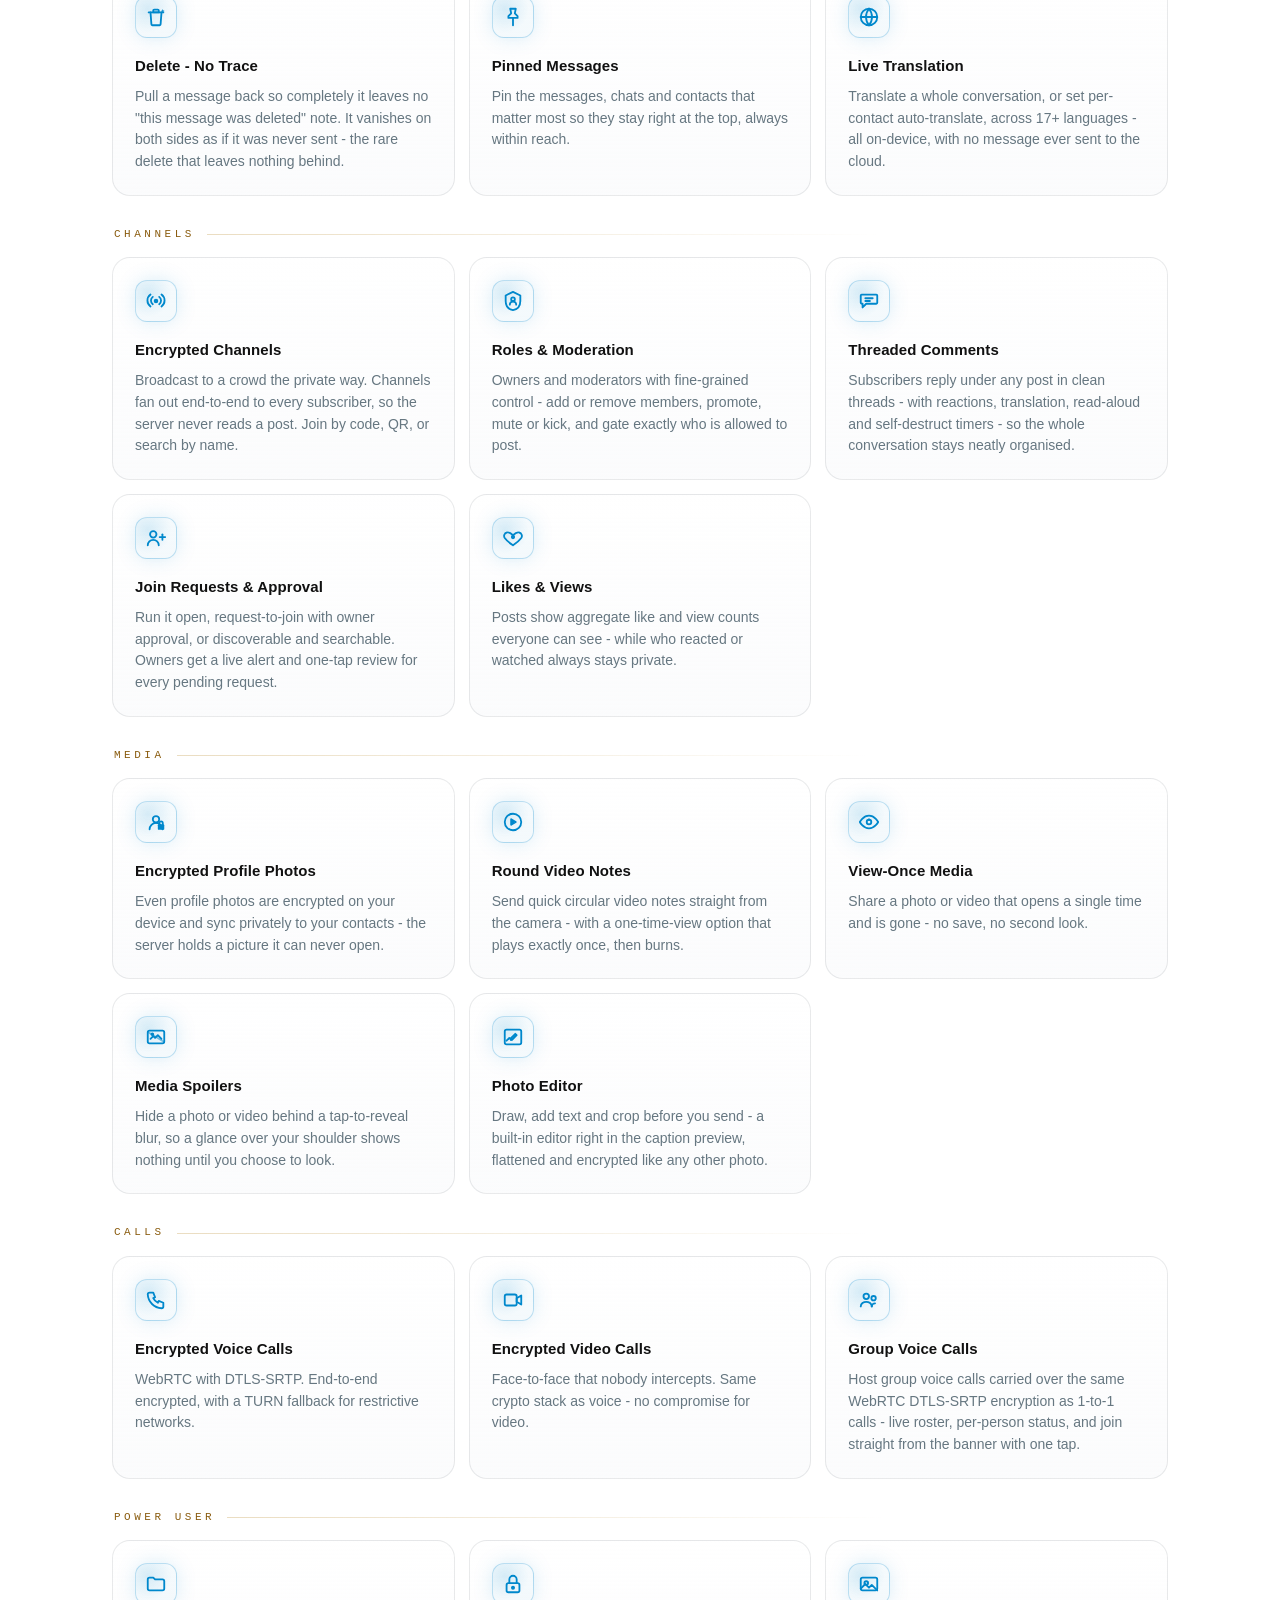
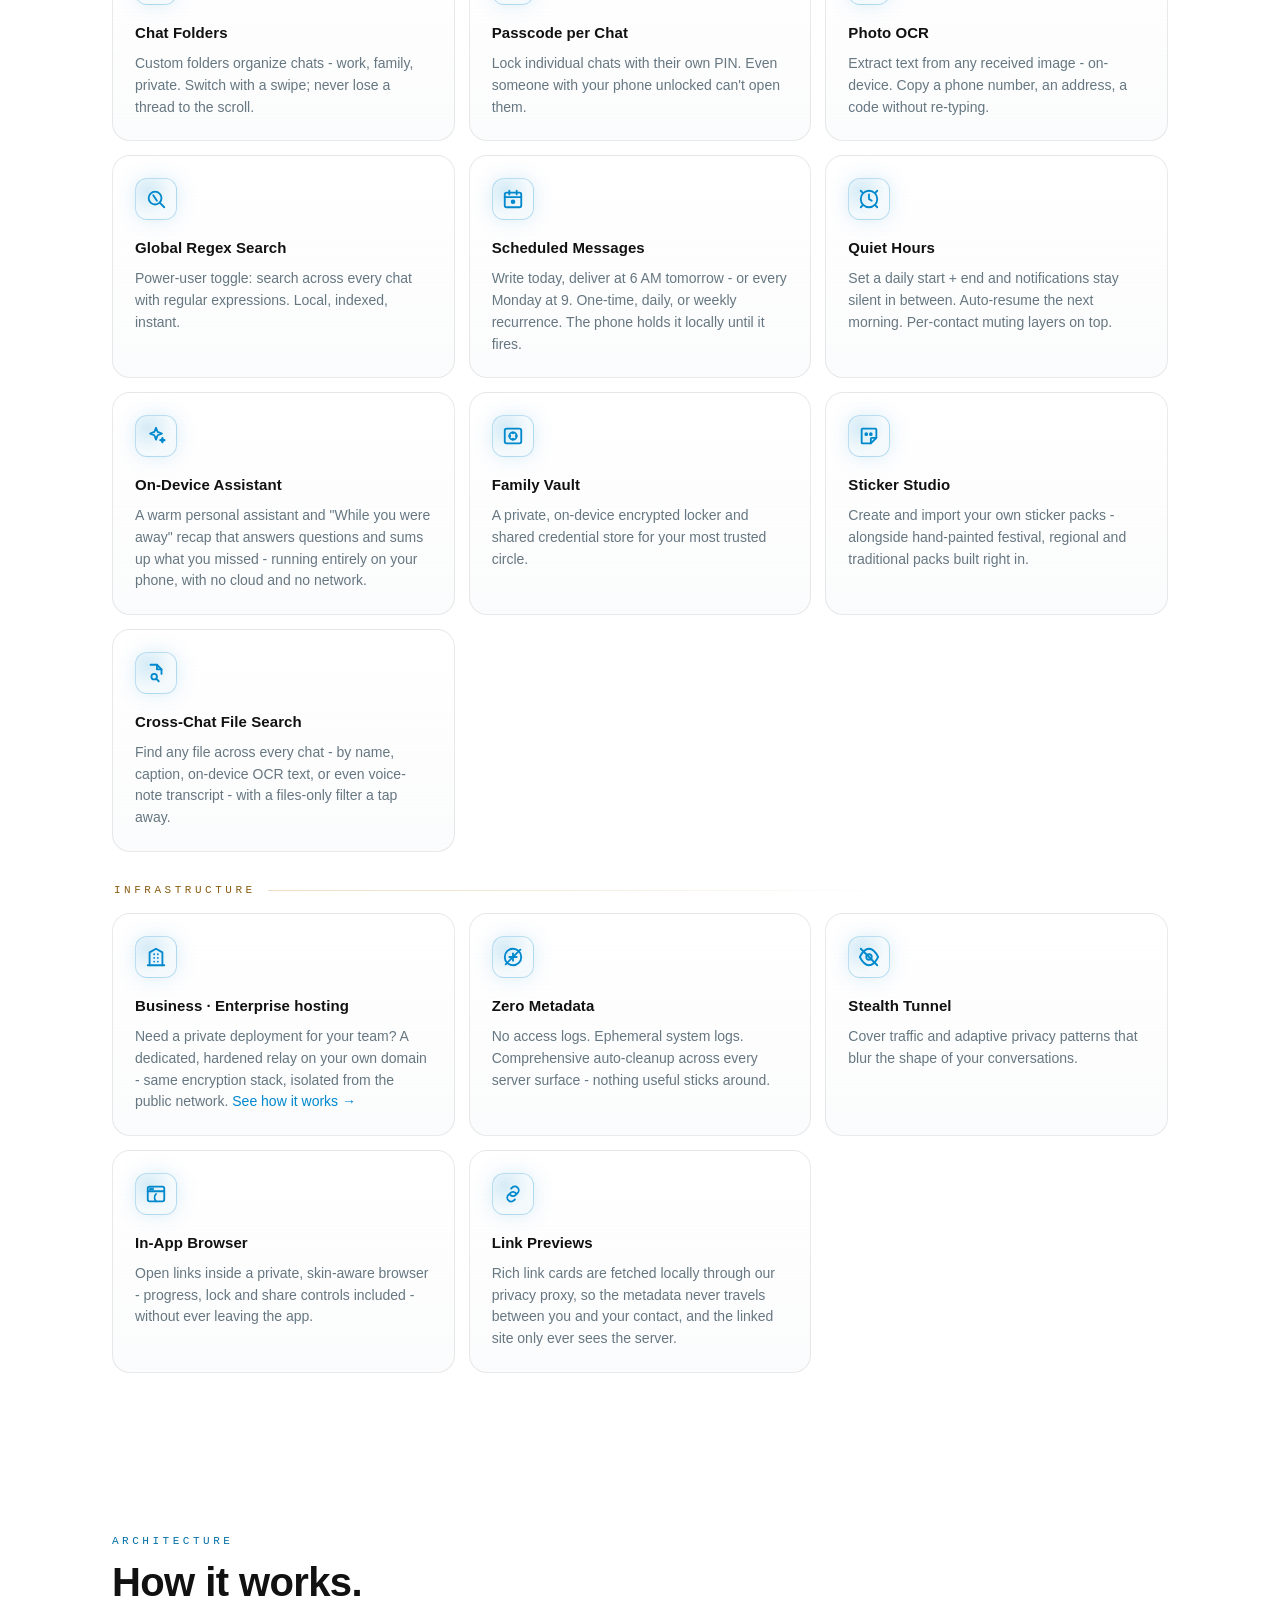
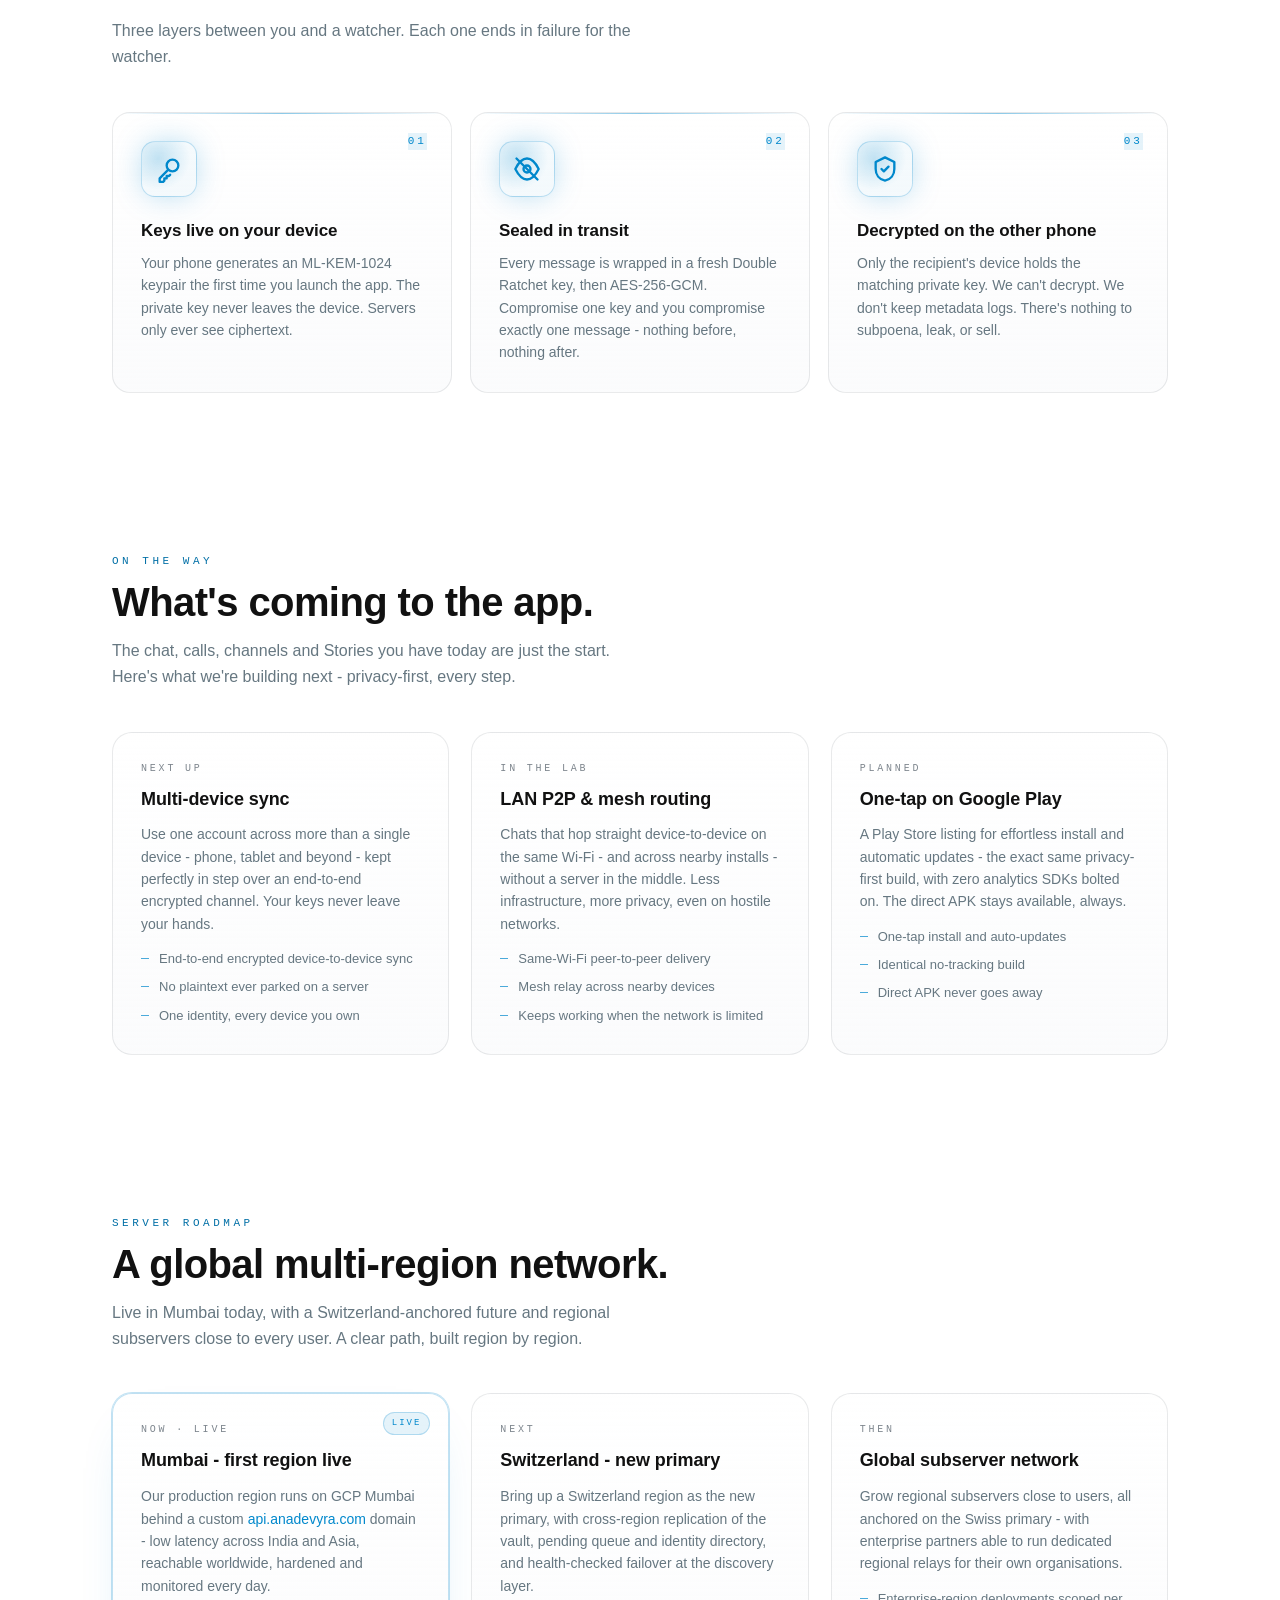
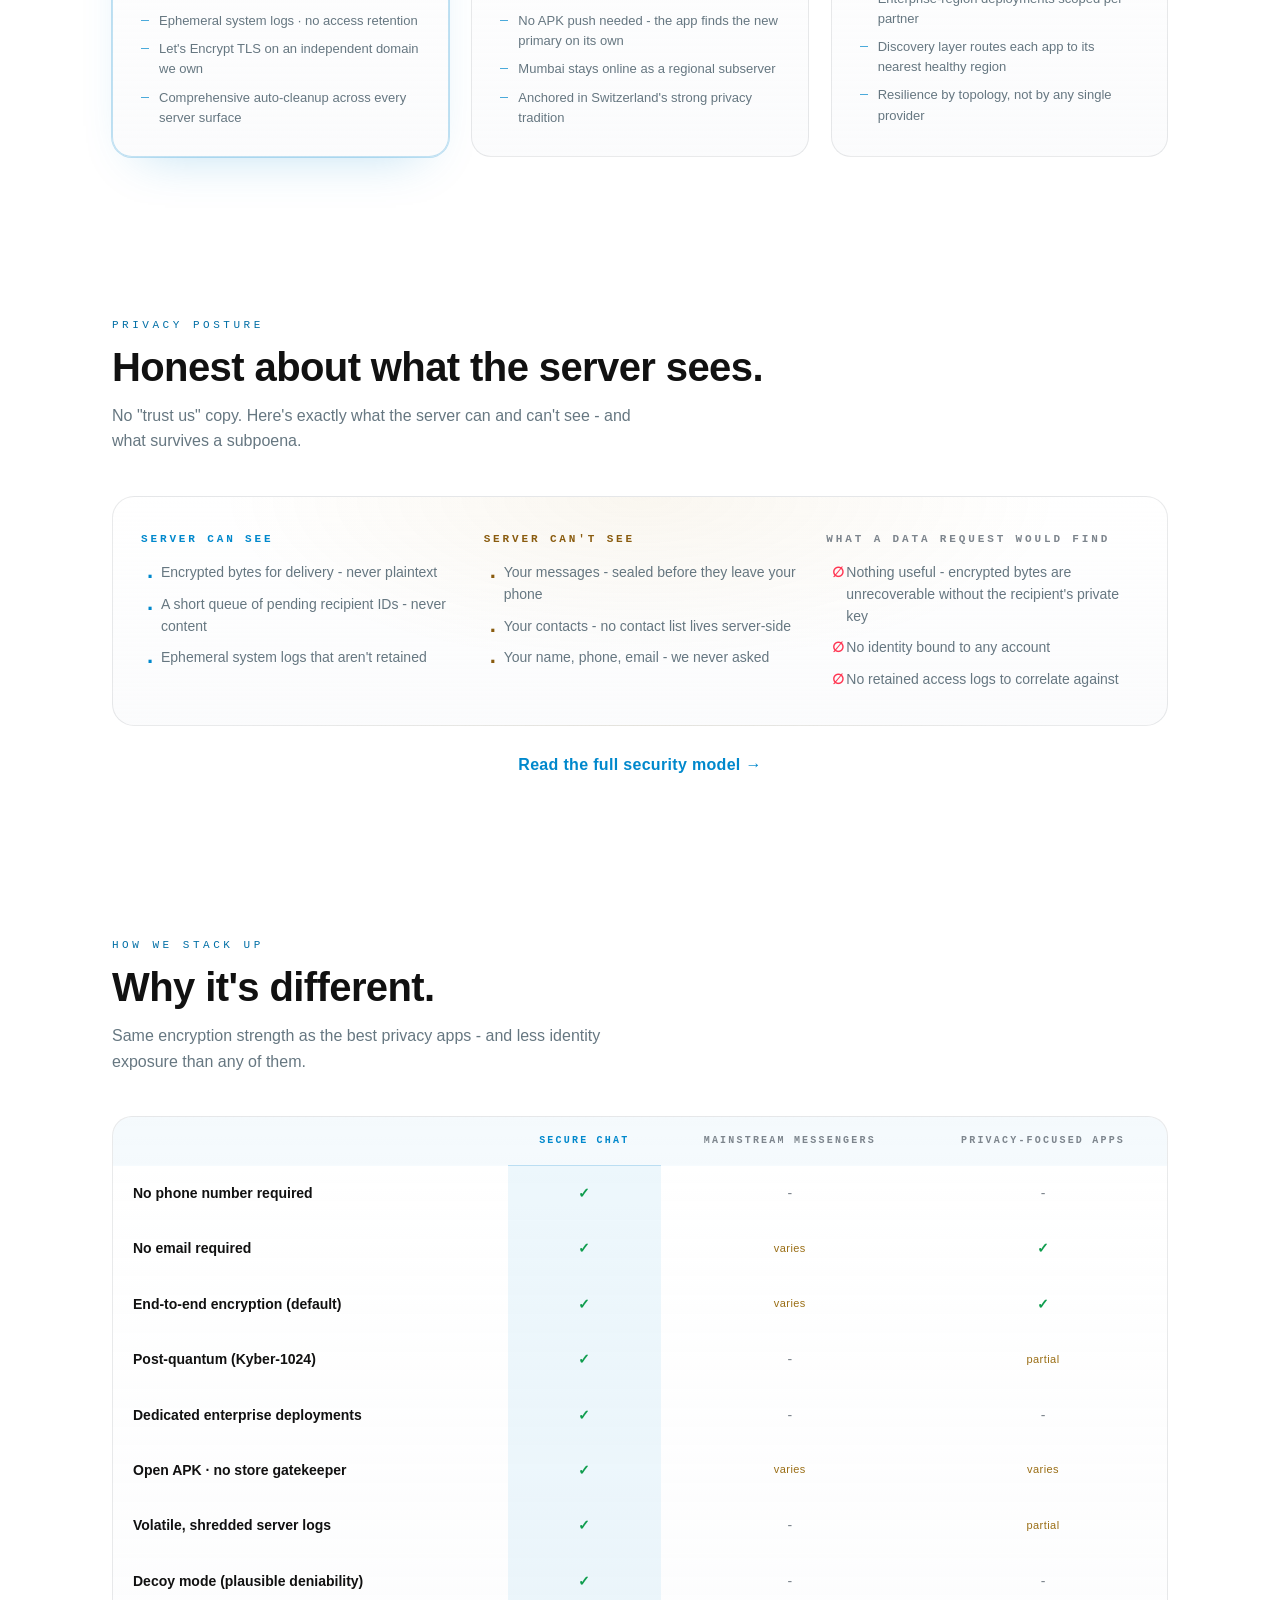
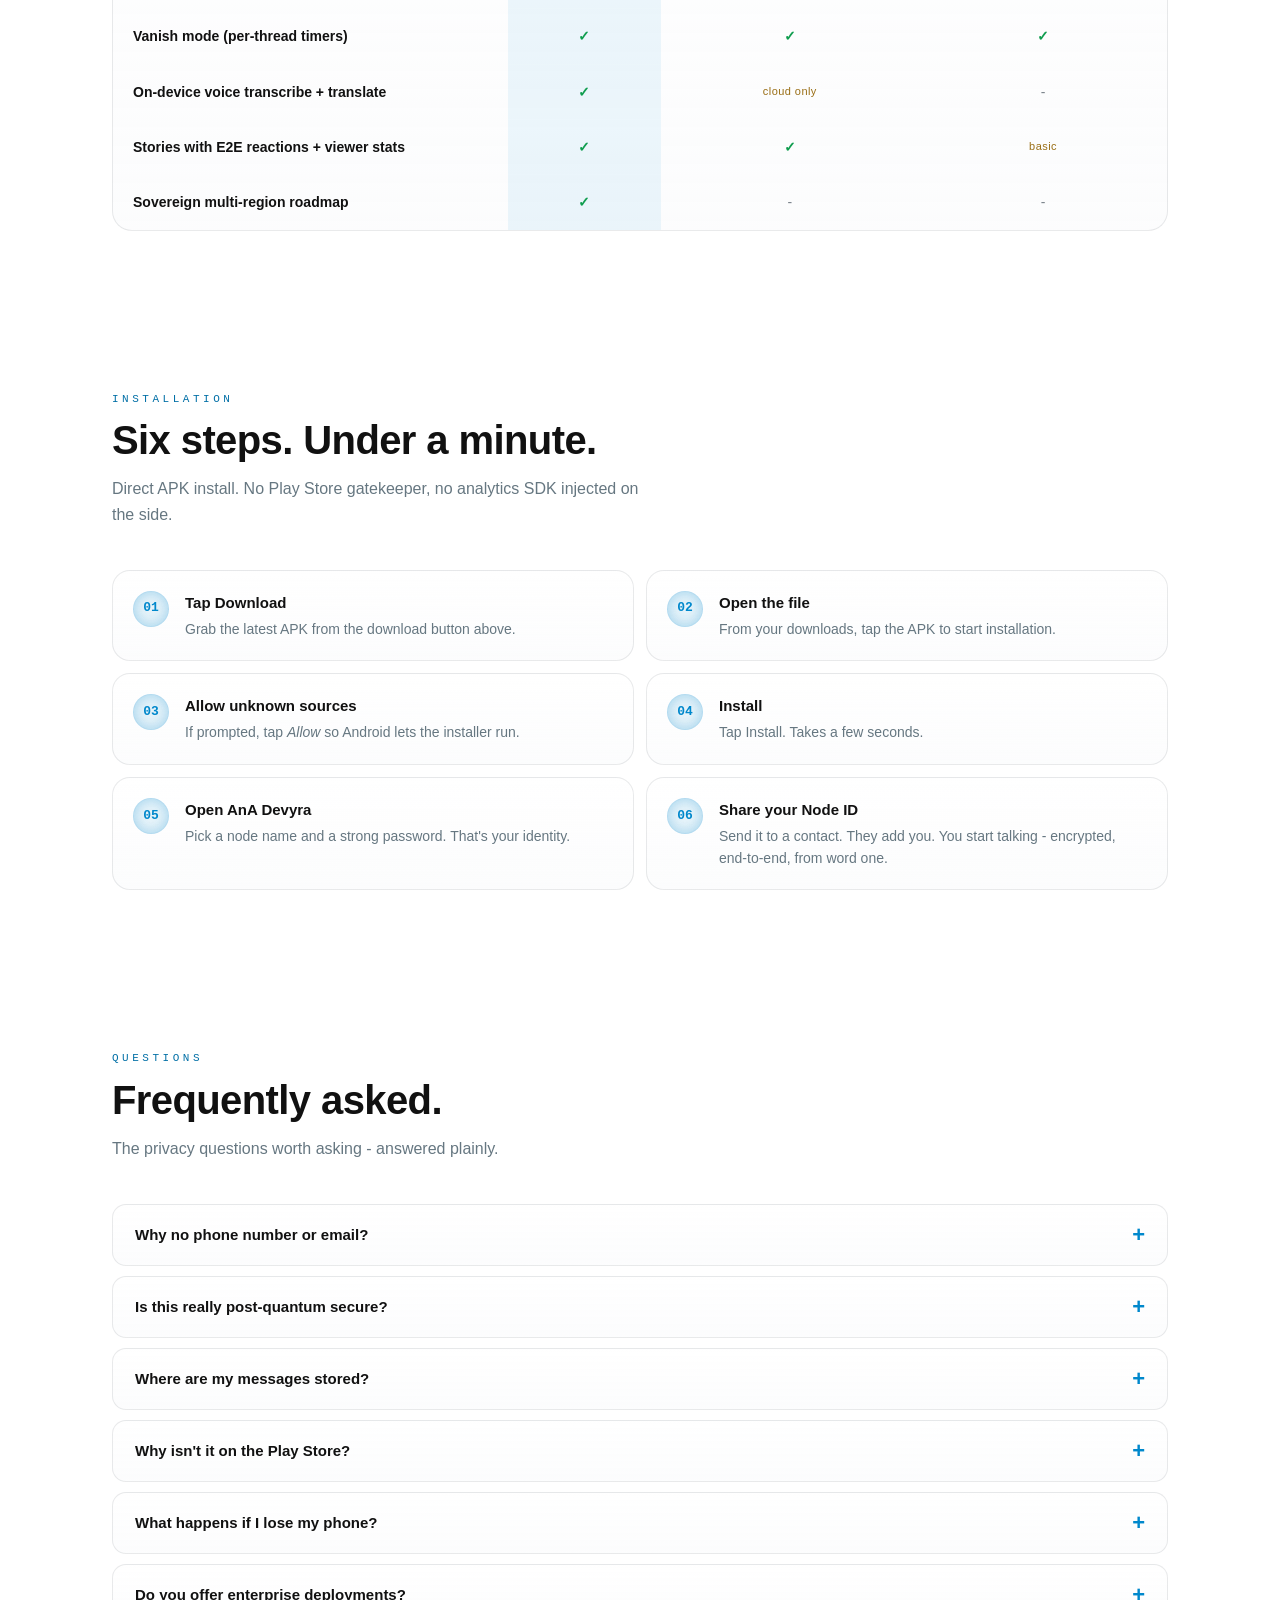
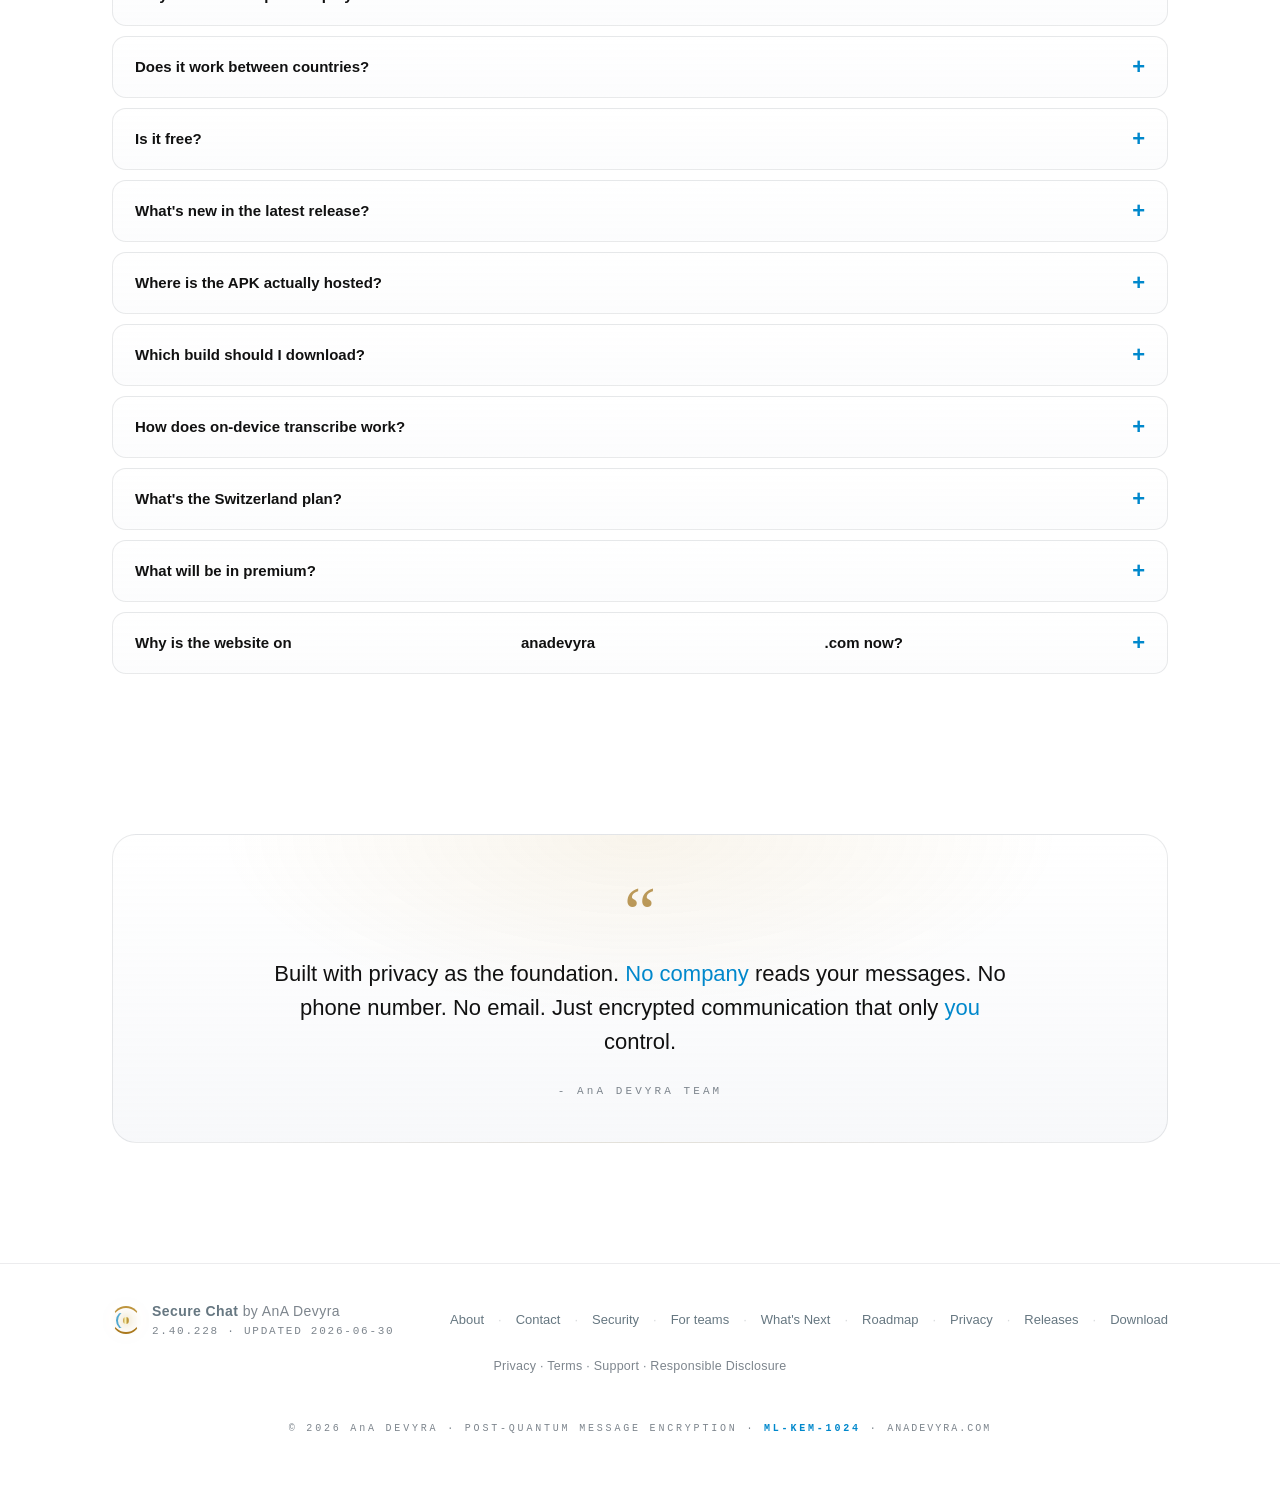
==== commit 44b3802e: "Replace em-dashes with spaced hyphens across site copy" ====
--- a/index.html
+++ b/index.html
@@ -7,21 +7,21 @@
 <meta http-equiv="cache-control" content="no-cache, must-revalidate">
 <meta http-equiv="pragma" content="no-cache">
 <script>(()=>{try{var t=localStorage.getItem('theme');var dark=(t==='cyber');if(!dark)document.documentElement.setAttribute('data-theme','clarity');var m=document.querySelector('meta[name=theme-color]');if(m)m.setAttribute('content',dark?'#010204':'#FFFFFF');}catch(e){}})();</script>
-<meta name="description" content="Secure Chat by AnA Devyra — post-quantum encrypted messaging. Encrypted groups, channels, calls, Stories, voice transcribe, smart replies, and true end-to-end media. No phone, no email. Dedicated enterprise deployments on request.">
-<meta property="og:title" content="Secure Chat by AnA Devyra — Post-Quantum Encrypted Messaging">
+<meta name="description" content="Secure Chat by AnA Devyra - post-quantum encrypted messaging. Encrypted groups, channels, calls, Stories, voice transcribe, smart replies, and true end-to-end media. No phone, no email. Dedicated enterprise deployments on request.">
+<meta property="og:title" content="Secure Chat by AnA Devyra - Post-Quantum Encrypted Messaging">
 <meta property="og:description" content="Post-quantum encrypted messaging (ML-KEM-1024). Encrypted groups, channels, Stories, voice transcribe, end-to-end media, and WebRTC-secured calls. No phone. No email. Sovereign Swiss roadmap.">
 <meta property="og:type" content="website">
 <meta property="og:url" content="https://anadevyra.com">
 <meta property="og:image" content="https://anadevyra.com/og-image.png">
 <meta property="og:image:width" content="1200">
 <meta property="og:image:height" content="630">
-<meta property="og:image:alt" content="Secure Chat by AnA Devyra — Post-Quantum Encrypted Messaging">
+<meta property="og:image:alt" content="Secure Chat by AnA Devyra - Post-Quantum Encrypted Messaging">
 <meta name="twitter:card" content="summary_large_image">
 <meta name="twitter:title" content="Secure Chat by AnA Devyra">
 <meta name="twitter:description" content="Post-quantum encrypted messaging. No phone. No email. Just privacy.">
 <meta name="twitter:image" content="https://anadevyra.com/og-image.png">
 <link rel="canonical" href="https://anadevyra.com/">
-<title>Secure Chat by AnA Devyra — Post-Quantum Encrypted Messaging</title>
+<title>Secure Chat by AnA Devyra - Post-Quantum Encrypted Messaging</title>
 <link rel="icon" type="image/svg+xml" href="data:image/svg+xml;utf8,<svg xmlns='http://www.w3.org/2000/svg' viewBox='0 0 64 64'><circle cx='32' cy='32' r='28' fill='%23010204'/><path d='M32 6 a26 26 0 0 1 0 52' fill='none' stroke='%23BF953F' stroke-width='4' stroke-linecap='round'/><path d='M32 58 a26 26 0 0 1 0 -52' fill='none' stroke='%23AA771C' stroke-width='4' stroke-linecap='round' opacity='.7'/><path d='M14 32 a18 18 0 0 1 18 -18' fill='none' stroke='%2300f2ff' stroke-width='3' stroke-linecap='round'/><path d='M50 32 a14 14 0 0 1 -14 14' fill='none' stroke='white' stroke-width='2.5' stroke-linecap='round'/><circle cx='32' cy='32' r='7' fill='%23FCF6BA'/><circle cx='32' cy='32' r='7' fill='url(%23gold-grad)'/><defs><radialGradient id='gold-grad' cx='40%25' cy='40%25'><stop offset='0' stop-color='%23FCF6BA'/><stop offset='1' stop-color='%23AA771C'/></radialGradient></defs></svg>">
 <link rel="stylesheet" href="/assets/style.css?v=240179d">
 </head>
@@ -110,11 +110,11 @@
       <span class="h1-cyan">Private by design.</span>
     </h1>
     <p class="lede">
-      <strong>Secure Chat by <span class="bn">AnA</span> Devyra</strong> — post-quantum encrypted
+      <strong>Secure Chat by <span class="bn">AnA</span> Devyra</strong> - post-quantum encrypted
       messaging built for people who don't want a profile. No phone number. No email. Just a node
-      ID and conversations no one — not even us — can read. With <strong>Stories</strong>,
+      ID and conversations no one - not even us - can read. With <strong>Stories</strong>,
       <strong>voice transcribe + translate</strong>, <strong>encrypted groups</strong>, and
-      <strong>smart replies</strong> — all sealed end-to-end on your device.
+      <strong>smart replies</strong> - all sealed end-to-end on your device.
     </p>
 
     <div class="meta-row">
@@ -158,7 +158,7 @@
           </a>
           <div class="dl-meta">New phones · GitHub Releases · <b id="dl-updated">Updated 2026-06-30</b></div>
           <div class="dl-alt">On an older phone? <a id="dl-alt-link" href="https://github.com/anadevyra/anadevyra.github.io/releases/latest/download/aura-armeabi-v7a-release.apk" rel="noopener">Get the lighter build (<span id="dl-alt-size">105</span> MB) ↓</a></div>
-          <div class="dl-note">Android may warn about installing from outside an app store — tap <b>Install anyway</b> and grant <em>Allow from this source</em> once. The APK is signed; you can verify its SHA-256 checksum on the <a href="/download/" style="color:var(--cyan);text-decoration:none">download page</a>.</div>
+          <div class="dl-note">Android may warn about installing from outside an app store - tap <b>Install anyway</b> and grant <em>Allow from this source</em> once. The APK is signed; you can verify its SHA-256 checksum on the <a href="/download/" style="color:var(--cyan);text-decoration:none">download page</a>.</div>
         </div>
       </div>
     </div>
@@ -196,7 +196,7 @@
       <div class="mockup-copy reveal">
         <h3>The feeling of <span class="glow">a message no one else will ever read.</span></h3>
         <p>Open the app. Pick a contact. Type. Hit send. The bytes that leave your phone are
-          sealed with post-quantum keys and a fresh ratchet — and on the other side, your friend
+          sealed with post-quantum keys and a fresh ratchet - and on the other side, your friend
           gets a clear, untouched message. Nothing in between can read it.</p>
         <div class="mockup-chips">
           <span class="chip">
@@ -231,7 +231,7 @@
             <div class="phone-feed">
               <div class="bubble in">Hey, are you free tonight?<span class="time">9:38 PM<span class="lock">🔒</span></span></div>
               <div class="bubble out">Yeah, what's up?<span class="time">9:39 PM<span class="lock">🔒</span></span></div>
-              <div class="bubble in">Need to tell you something — but only the kind of thing you tell someone on this app 😅<span class="time">9:40 PM<span class="lock">🔒</span></span></div>
+              <div class="bubble in">Need to tell you something - but only the kind of thing you tell someone on this app 😅<span class="time">9:40 PM<span class="lock">🔒</span></span></div>
               <div class="bubble out">Then it's safe here. Go on.<span class="time">9:41 PM<span class="lock">🔒</span></span></div>
             </div>
             <div class="phone-composer">
@@ -250,9 +250,9 @@
   <div class="wrap">
     <div class="section-head reveal">
       <div class="section-eyebrow">Capabilities · Latest</div>
-      <h2 class="section-title">A real messenger — sealed all the way down.</h2>
+      <h2 class="section-title">A real messenger - sealed all the way down.</h2>
       <p class="section-sub">Post-quantum crypto, on-device intelligence, and the everyday features
-        people actually use — Stories, voice transcribe, smart replies, encrypted groups, channels,
+        people actually use - Stories, voice transcribe, smart replies, encrypted groups, channels,
         calls and true end-to-end media. Sealed before they leave your phone.</p>
     </div>
 
@@ -261,22 +261,22 @@
       <div class="feat reveal">
         <div class="feat-icon"><svg viewBox="0 0 24 24" fill="none" stroke="currentColor" stroke-width="2" stroke-linecap="round" stroke-linejoin="round"><path d="M12 2l8 4v6c0 5-3 9-8 10-5-1-8-5-8-10V6l8-4z"/><path d="M9 12l2 2 4-4"/></svg></div>
         <div class="feat-title">Kyber-1024 Post-Quantum</div>
-        <div class="feat-desc">ML-KEM-1024 key exchange — NIST-standardized. AES-256-GCM payload. Built to outlive quantum.</div>
+        <div class="feat-desc">ML-KEM-1024 key exchange - NIST-standardized. AES-256-GCM payload. Built to outlive quantum.</div>
       </div>
       <div class="feat reveal">
         <div class="feat-icon"><svg viewBox="0 0 24 24" fill="none" stroke="currentColor" stroke-width="2" stroke-linecap="round" stroke-linejoin="round"><path d="M4 4v16"/><path d="M20 4v16"/><path d="M4 12h16"/><circle cx="8" cy="8" r="2"/><circle cx="16" cy="16" r="2"/></svg></div>
         <div class="feat-title">Double Ratchet Forward Secrecy</div>
-        <div class="feat-desc">Every message gets a fresh ephemeral key. Compromise one — exactly one — message. Nothing before, nothing after.</div>
+        <div class="feat-desc">Every message gets a fresh ephemeral key. Compromise one - exactly one - message. Nothing before, nothing after.</div>
       </div>
       <div class="feat reveal">
         <div class="feat-icon"><svg viewBox="0 0 24 24" fill="none" stroke="currentColor" stroke-width="2" stroke-linecap="round" stroke-linejoin="round"><rect x="3" y="5" width="18" height="14" rx="2"/><circle cx="8.5" cy="10" r="1.5"/><path d="M21 16l-5-5-4 4"/><rect x="14" y="13.5" width="6" height="5" rx="1" fill="currentColor" stroke="none"/><path d="M15.4 13.5v-1a1.6 1.6 0 0 1 3.2 0v1"/></svg></div>
         <div class="feat-title">True End-to-End Media</div>
-        <div class="feat-desc">Photos, video, voice notes and files are encrypted on your device with a unique per-file key before they ever leave it. The server only ever holds bytes it cannot read — your media is as private as your words.</div>
+        <div class="feat-desc">Photos, video, voice notes and files are encrypted on your device with a unique per-file key before they ever leave it. The server only ever holds bytes it cannot read - your media is as private as your words.</div>
       </div>
       <div class="feat reveal">
         <div class="feat-icon"><svg viewBox="0 0 24 24" fill="none" stroke="currentColor" stroke-width="2" stroke-linecap="round" stroke-linejoin="round"><circle cx="12" cy="12" r="9"/><path d="M8 12l3 3 5-6"/></svg></div>
         <div class="feat-title">Verified Contacts ✓</div>
-        <div class="feat-desc">On-device safety-number ratchet. Verify a contact once — the ✓ pill follows them through every chat, header, and contact list.</div>
+        <div class="feat-desc">On-device safety-number ratchet. Verify a contact once - the ✓ pill follows them through every chat, header, and contact list.</div>
       </div>
     </div>
 
@@ -285,12 +285,12 @@
       <div class="feat reveal">
         <div class="feat-icon"><svg viewBox="0 0 24 24" fill="none" stroke="currentColor" stroke-width="2" stroke-linecap="round" stroke-linejoin="round"><rect x="4" y="5" width="16" height="14" rx="2"/><line x1="4" y1="9" x2="20" y2="9"/><line x1="9" y1="14" x2="9" y2="14"/></svg></div>
         <div class="feat-title">No Phone Number</div>
-        <div class="feat-desc">Sign up with a node ID — a cryptographic identifier you control. Your number stays your number.</div>
+        <div class="feat-desc">Sign up with a node ID - a cryptographic identifier you control. Your number stays your number.</div>
       </div>
       <div class="feat reveal">
         <div class="feat-icon"><svg viewBox="0 0 24 24" fill="none" stroke="currentColor" stroke-width="2" stroke-linecap="round" stroke-linejoin="round"><path d="M4 6h16v12H4z"/><path d="M4 6l8 7 8-7"/><line x1="2" y1="20" x2="22" y2="2"/></svg></div>
         <div class="feat-title">No Email Required</div>
-        <div class="feat-desc">No inbox to compromise, no recovery loop to phish. Lose your device, lose the account — that's the point.</div>
+        <div class="feat-desc">No inbox to compromise, no recovery loop to phish. Lose your device, lose the account - that's the point.</div>
       </div>
       <div class="feat reveal">
         <div class="feat-icon"><svg viewBox="0 0 24 24" fill="none" stroke="currentColor" stroke-width="2" stroke-linecap="round" stroke-linejoin="round"><rect x="4" y="4" width="16" height="16" rx="2"/><circle cx="9" cy="9" r="1.5" fill="currentColor"/><circle cx="15" cy="15" r="1.5" fill="currentColor"/></svg></div>
@@ -300,27 +300,27 @@
       <div class="feat reveal">
         <div class="feat-icon"><svg viewBox="0 0 24 24" fill="none" stroke="currentColor" stroke-width="2" stroke-linecap="round" stroke-linejoin="round"><path d="M12 3a7 7 0 0 0-7 7v9l3-2 2 2 2-2 2 2 3-2v-9a7 7 0 0 0-5-7z"/><circle cx="10" cy="11" r="1" fill="currentColor"/><circle cx="14" cy="11" r="1" fill="currentColor"/></svg></div>
         <div class="feat-title">Ghost Mode</div>
-        <div class="feat-desc">Hide your presence entirely — last-seen, online dot, typing indicator, read receipts. You see them; they don't see you.</div>
+        <div class="feat-desc">Hide your presence entirely - last-seen, online dot, typing indicator, read receipts. You see them; they don't see you.</div>
       </div>
       <div class="feat reveal">
         <div class="feat-icon"><svg viewBox="0 0 24 24" fill="none" stroke="currentColor" stroke-width="2" stroke-linecap="round" stroke-linejoin="round"><rect x="2" y="6" width="20" height="12" rx="2"/><line x1="6" y1="10" x2="6" y2="10"/><line x1="10" y1="10" x2="10" y2="10"/><line x1="14" y1="10" x2="14" y2="10"/><line x1="18" y1="10" x2="18" y2="10"/><line x1="8" y1="14" x2="16" y2="14"/></svg></div>
         <div class="feat-title">Private Keyboard</div>
-        <div class="feat-desc">An optional keyboard built right inside the app, so no third-party keyboard ever sees a word before our encryption does. Type, switch languages, dictate by voice and translate inline — every keystroke stays on your device.</div>
+        <div class="feat-desc">An optional keyboard built right inside the app, so no third-party keyboard ever sees a word before our encryption does. Type, switch languages, dictate by voice and translate inline - every keystroke stays on your device.</div>
       </div>
       <div class="feat reveal">
         <div class="feat-icon"><svg viewBox="0 0 24 24" fill="none" stroke="currentColor" stroke-width="2" stroke-linecap="round" stroke-linejoin="round"><path d="M12 3l10 17H2L12 3z"/><line x1="12" y1="10" x2="12" y2="15"/><circle cx="12" cy="18" r="1" fill="currentColor"/></svg></div>
         <div class="feat-title">Panic Mode</div>
-        <div class="feat-desc">One trigger and the real account wipes — keys, messages, contacts, gone in seconds. Restore later from a backup, or don't.</div>
+        <div class="feat-desc">One trigger and the real account wipes - keys, messages, contacts, gone in seconds. Restore later from a backup, or don't.</div>
       </div>
       <div class="feat reveal">
         <div class="feat-icon"><svg viewBox="0 0 24 24" fill="none" stroke="currentColor" stroke-width="2" stroke-linecap="round" stroke-linejoin="round"><path d="M3 3l18 18"/><path d="M10.6 10.6a2 2 0 0 0 2.8 2.8"/><path d="M9.4 5.2A9 9 0 0 1 21 12a10 10 0 0 1-1.9 2.5"/><path d="M6.2 6.2A10 10 0 0 0 3 12a9 9 0 0 0 9 5.4"/></svg></div>
         <div class="feat-title">Hidden Chats</div>
-        <div class="feat-desc">PIN-locked chats disappear from your main list behind a disguise name you choose — and auto-relock the moment you leave the app. A snooper never learns the vault is even there.</div>
+        <div class="feat-desc">PIN-locked chats disappear from your main list behind a disguise name you choose - and auto-relock the moment you leave the app. A snooper never learns the vault is even there.</div>
       </div>
       <div class="feat reveal">
         <div class="feat-icon"><svg viewBox="0 0 24 24" fill="none" stroke="currentColor" stroke-width="2" stroke-linecap="round" stroke-linejoin="round"><path d="M12 3c1.5 3-2 4.5-2 7a2.5 2.5 0 0 0 5 0c0-1-.4-1.8-1-2.4C16.5 10 18 12.3 18 15a6 6 0 0 1-12 0c0-4.5 3.5-6.5 6-12z"/></svg></div>
         <div class="feat-title">Burner Identities</div>
-        <div class="feat-desc">Spin up a short-lived throwaway identity for one conversation, then burn it — wiped from your phone, removed server-side, and erased from your contact's device too.</div>
+        <div class="feat-desc">Spin up a short-lived throwaway identity for one conversation, then burn it - wiped from your phone, removed server-side, and erased from your contact's device too.</div>
       </div>
       <div class="feat reveal">
         <div class="feat-icon"><svg viewBox="0 0 24 24" fill="none" stroke="currentColor" stroke-width="2" stroke-linecap="round" stroke-linejoin="round"><rect x="3" y="5" width="18" height="14" rx="2"/><circle cx="8" cy="11" r="2.2"/><path d="M13 10h5"/><path d="M13 14h3"/><path d="M5 16c.6-1.6 1.8-2.2 3-2.2s2.4.6 3 2.2"/></svg></div>
@@ -330,7 +330,7 @@
       <div class="feat reveal">
         <div class="feat-icon"><svg viewBox="0 0 24 24" fill="none" stroke="currentColor" stroke-width="2" stroke-linecap="round" stroke-linejoin="round"><circle cx="12" cy="12" r="9"/><path d="M12 7.5v5l3.2 2"/></svg></div>
         <div class="feat-title">Last-Seen Control</div>
-        <div class="feat-desc">Accurate last-seen presence stamped by the server — and Ghost Mode turns it fully off the instant you want to vanish.</div>
+        <div class="feat-desc">Accurate last-seen presence stamped by the server - and Ghost Mode turns it fully off the instant you want to vanish.</div>
       </div>
     </div>
 
@@ -339,32 +339,32 @@
       <div class="feat reveal">
         <div class="feat-icon"><svg viewBox="0 0 24 24" fill="none" stroke="currentColor" stroke-width="2" stroke-linecap="round" stroke-linejoin="round"><circle cx="12" cy="12" r="9"/><circle cx="12" cy="12" r="3"/></svg></div>
         <div class="feat-title">Stories ✨</div>
-        <div class="feat-desc">24-hour Stories with 10 gradient backgrounds, emoji reactions, viewer stats, and per-contact privacy. Same E2E pipeline as DMs — the server is blind.</div>
+        <div class="feat-desc">24-hour Stories with 10 gradient backgrounds, emoji reactions, viewer stats, and per-contact privacy. Same E2E pipeline as DMs - the server is blind.</div>
       </div>
       <div class="feat reveal">
         <div class="feat-icon"><svg viewBox="0 0 24 24" fill="none" stroke="currentColor" stroke-width="2" stroke-linecap="round" stroke-linejoin="round"><rect x="9" y="3" width="6" height="12" rx="3"/><path d="M5 11a7 7 0 0 0 14 0"/><line x1="12" y1="18" x2="12" y2="22"/></svg></div>
         <div class="feat-title">Voice Notes + Transcribe</div>
-        <div class="feat-desc">Record, send, transcribe on-device with one tap. Translate to 17+ languages — including Hindi, Russian, Spanish, Arabic — all locally. Audio never leaves the encrypted envelope.</div>
+        <div class="feat-desc">Record, send, transcribe on-device with one tap. Translate to 17+ languages - including Hindi, Russian, Spanish, Arabic - all locally. Audio never leaves the encrypted envelope.</div>
       </div>
       <div class="feat reveal">
         <div class="feat-icon"><svg viewBox="0 0 24 24" fill="none" stroke="currentColor" stroke-width="2" stroke-linecap="round" stroke-linejoin="round"><path d="M7 8h10"/><path d="M7 12h6"/><path d="M5 4h14a2 2 0 0 1 2 2v10a2 2 0 0 1-2 2h-8l-4 4v-4H5a2 2 0 0 1-2-2V6a2 2 0 0 1 2-2z"/></svg></div>
         <div class="feat-title">Smart Replies</div>
-        <div class="feat-desc">Multilingual ML Kit suggestions appear over the composer for fresh messages and pop on tap for any older one. Inference 100% on-device — your text never leaves the phone.</div>
+        <div class="feat-desc">Multilingual ML Kit suggestions appear over the composer for fresh messages and pop on tap for any older one. Inference 100% on-device - your text never leaves the phone.</div>
       </div>
       <div class="feat reveal">
         <div class="feat-icon"><svg viewBox="0 0 24 24" fill="none" stroke="currentColor" stroke-width="2" stroke-linecap="round" stroke-linejoin="round"><path d="M7 5v14"/><path d="M7 5h6a3.5 3.5 0 0 1 0 7H7"/><path d="M7 12h7a3.5 3.5 0 0 1 0 7H7"/></svg></div>
         <div class="feat-title">Rich Text Formatting</div>
-        <div class="feat-desc">Bold, italic, underline, strikethrough, monospace code, block-quotes and links — applied right from the selection toolbar. Styles attach to your words, never as stray symbols left in the message.</div>
+        <div class="feat-desc">Bold, italic, underline, strikethrough, monospace code, block-quotes and links - applied right from the selection toolbar. Styles attach to your words, never as stray symbols left in the message.</div>
       </div>
       <div class="feat reveal">
         <div class="feat-icon"><svg viewBox="0 0 24 24" fill="none" stroke="currentColor" stroke-width="2" stroke-linecap="round" stroke-linejoin="round"><path d="M12 2v6"/><path d="M12 16v6"/><path d="M4 12h6"/><path d="M14 12h6"/><circle cx="12" cy="12" r="3"/></svg></div>
         <div class="feat-title">Send Effects</div>
-        <div class="feat-desc">Celebration overlays — confetti, hearts, fireworks — triggered by phrases or sent on-demand. Pure on-device animation; nothing extra goes through the server.</div>
+        <div class="feat-desc">Celebration overlays - confetti, hearts, fireworks - triggered by phrases or sent on-demand. Pure on-device animation; nothing extra goes through the server.</div>
       </div>
       <div class="feat reveal">
         <div class="feat-icon"><svg viewBox="0 0 24 24" fill="none" stroke="currentColor" stroke-width="2" stroke-linecap="round" stroke-linejoin="round"><circle cx="12" cy="12" r="9"/><path d="M3 12h18"/><path d="M12 3a14 14 0 0 1 0 18"/><path d="M12 3a14 14 0 0 0 0 18"/></svg></div>
         <div class="feat-title">Vanish Mode</div>
-        <div class="feat-desc">Disappearing messages with per-thread timers. They go — from both phones, and from the server too.</div>
+        <div class="feat-desc">Disappearing messages with per-thread timers. They go - from both phones, and from the server too.</div>
       </div>
       <div class="feat reveal">
         <div class="feat-icon"><svg viewBox="0 0 24 24" fill="none" stroke="currentColor" stroke-width="2" stroke-linecap="round" stroke-linejoin="round"><circle cx="9" cy="8" r="3"/><circle cx="17" cy="10" r="2.5"/><path d="M3 19c0-3 3-5 6-5s6 2 6 5"/><path d="M14 19c0-2 2-3.5 4-3.5s4 1.5 4 3.5"/></svg></div>
@@ -374,32 +374,32 @@
       <div class="feat reveal">
         <div class="feat-icon"><svg viewBox="0 0 24 24" fill="none" stroke="currentColor" stroke-width="2" stroke-linecap="round" stroke-linejoin="round"><path d="M12 21s-7-4.5-9-9c-1-2 0-5 3-6 2-1 4 0 6 3 2-3 4-4 6-3 3 1 4 4 3 6-2 4.5-9 9-9 9z"/></svg></div>
         <div class="feat-title">Special Days</div>
-        <div class="feat-desc">Birthdays, anniversaries, festivals — track the dates that matter and get a private nudge in the morning. Wishes broadcast E2E, server never sees the occasion.</div>
+        <div class="feat-desc">Birthdays, anniversaries, festivals - track the dates that matter and get a private nudge in the morning. Wishes broadcast E2E, server never sees the occasion.</div>
       </div>
       <div class="feat reveal">
         <div class="feat-icon"><svg viewBox="0 0 24 24" fill="none" stroke="currentColor" stroke-width="2" stroke-linecap="round" stroke-linejoin="round"><path d="M2 12c2-5 6-7 10-7s8 2 10 7c-2 5-6 7-10 7s-8-2-10-7z"/><circle cx="12" cy="12" r="3"/><line x1="12" y1="12" x2="12" y2="12.01"/><line x1="6" y1="6" x2="18" y2="18"/></svg></div>
         <div class="feat-title">Burner Messages</div>
-        <div class="feat-desc">Send a text message sealed with a burn timer — pick the seconds, minutes or hours it lives after the receiver opens it. Choose <strong>trace</strong> (leaves a faint 🔥 marker after burn) or <strong>no-trace</strong> (vanishes as if the message never existed). Works in 1-to-1 and groups.</div>
+        <div class="feat-desc">Send a text message sealed with a burn timer - pick the seconds, minutes or hours it lives after the receiver opens it. Choose <strong>trace</strong> (leaves a faint 🔥 marker after burn) or <strong>no-trace</strong> (vanishes as if the message never existed). Works in 1-to-1 and groups.</div>
       </div>
       <div class="feat reveal">
         <div class="feat-icon"><svg viewBox="0 0 24 24" fill="none" stroke="currentColor" stroke-width="2" stroke-linecap="round" stroke-linejoin="round"><path d="M3 12h4l3-7 4 14 3-7h4"/></svg></div>
         <div class="feat-title">Stealth Messages</div>
-        <div class="feat-desc">Sender hides the content behind a tap-to-reveal blur. The bubble shows nothing — even on a glance at the lock screen.</div>
+        <div class="feat-desc">Sender hides the content behind a tap-to-reveal blur. The bubble shows nothing - even on a glance at the lock screen.</div>
       </div>
       <div class="feat reveal">
         <div class="feat-icon"><svg viewBox="0 0 24 24" fill="none" stroke="currentColor" stroke-width="2" stroke-linecap="round" stroke-linejoin="round"><circle cx="12" cy="13" r="8"/><path d="M12 9v4l2 2"/><path d="M9 3h6"/><rect x="10" y="13" width="4" height="4" rx="1"/></svg></div>
         <div class="feat-title">Time-Lock Seal</div>
-        <div class="feat-desc">Write today, deliver later. The bubble shows as sealed until the unlock time you pick — even the receiver can't peek before then.</div>
+        <div class="feat-desc">Write today, deliver later. The bubble shows as sealed until the unlock time you pick - even the receiver can't peek before then.</div>
       </div>
       <div class="feat reveal">
         <div class="feat-icon"><svg viewBox="0 0 24 24" fill="none" stroke="currentColor" stroke-width="2" stroke-linecap="round" stroke-linejoin="round"><path d="M6 3h12a1 1 0 0 1 1 1v17l-7-4-7 4V4a1 1 0 0 1 1-1z"/></svg></div>
         <div class="feat-title">Saved Messages</div>
-        <div class="feat-desc">A private notes-to-self channel built right into your chat list. Drop links, photos, audio thoughts — encrypted, on-device, off the cloud.</div>
+        <div class="feat-desc">A private notes-to-self channel built right into your chat list. Drop links, photos, audio thoughts - encrypted, on-device, off the cloud.</div>
       </div>
       <div class="feat reveal">
         <div class="feat-icon"><svg viewBox="0 0 24 24" fill="none" stroke="currentColor" stroke-width="2" stroke-linecap="round" stroke-linejoin="round"><path d="M4 7h16"/><path d="M10 4h4a1 1 0 0 1 1 1v2H9V5a1 1 0 0 1 1-1z"/><path d="M6 7l1 13a1 1 0 0 0 1 1h8a1 1 0 0 0 1-1l1-13"/><path d="M19.4 3.2l.6 1.6 1.6.6-1.6.6-.6 1.6-.6-1.6-1.6-.6 1.6-.6z" fill="currentColor" stroke="none"/></svg></div>
-        <div class="feat-title">Delete — No Trace</div>
-        <div class="feat-desc">Pull a message back so completely it leaves no "this message was deleted" note. It vanishes on both sides as if it was never sent — the rare delete that leaves nothing behind.</div>
+        <div class="feat-title">Delete - No Trace</div>
+        <div class="feat-desc">Pull a message back so completely it leaves no "this message was deleted" note. It vanishes on both sides as if it was never sent - the rare delete that leaves nothing behind.</div>
       </div>
       <div class="feat reveal">
         <div class="feat-icon"><svg viewBox="0 0 24 24" fill="none" stroke="currentColor" stroke-width="2" stroke-linecap="round" stroke-linejoin="round"><path d="M9 3h6l-1 5 3 3v2H7v-2l3-3-1-5z"/><path d="M12 13v8"/></svg></div>
@@ -409,7 +409,7 @@
       <div class="feat reveal">
         <div class="feat-icon"><svg viewBox="0 0 24 24" fill="none" stroke="currentColor" stroke-width="2" stroke-linecap="round" stroke-linejoin="round"><circle cx="12" cy="12" r="9"/><path d="M3 12h18"/><path d="M12 3a14 14 0 0 1 0 18"/><path d="M12 3a14 14 0 0 0 0 18"/></svg></div>
         <div class="feat-title">Live Translation</div>
-        <div class="feat-desc">Translate a whole conversation, or set per-contact auto-translate, across 17+ languages — all on-device, with no message ever sent to the cloud.</div>
+        <div class="feat-desc">Translate a whole conversation, or set per-contact auto-translate, across 17+ languages - all on-device, with no message ever sent to the cloud.</div>
       </div>
     </div>
 
@@ -423,12 +423,12 @@
       <div class="feat reveal">
         <div class="feat-icon"><svg viewBox="0 0 24 24" fill="none" stroke="currentColor" stroke-width="2" stroke-linecap="round" stroke-linejoin="round"><path d="M12 2l8 4v6c0 5-3 9-8 10-5-1-8-5-8-10V6l8-4z"/><circle cx="12" cy="10" r="2"/><path d="M8.5 16a3.5 3.5 0 0 1 7 0"/></svg></div>
         <div class="feat-title">Roles &amp; Moderation</div>
-        <div class="feat-desc">Owners and moderators with fine-grained control — add or remove members, promote, mute or kick, and gate exactly who is allowed to post.</div>
+        <div class="feat-desc">Owners and moderators with fine-grained control - add or remove members, promote, mute or kick, and gate exactly who is allowed to post.</div>
       </div>
       <div class="feat reveal">
         <div class="feat-icon"><svg viewBox="0 0 24 24" fill="none" stroke="currentColor" stroke-width="2" stroke-linecap="round" stroke-linejoin="round"><path d="M4 5h16a1 1 0 0 1 1 1v8a1 1 0 0 1-1 1H9l-4 4v-4H4a1 1 0 0 1-1-1V6a1 1 0 0 1 1-1z"/><path d="M8 9h8"/><path d="M8 12h5"/></svg></div>
         <div class="feat-title">Threaded Comments</div>
-        <div class="feat-desc">Subscribers reply under any post in clean threads — with reactions, translation, read-aloud and self-destruct timers — so the whole conversation stays neatly organised.</div>
+        <div class="feat-desc">Subscribers reply under any post in clean threads - with reactions, translation, read-aloud and self-destruct timers - so the whole conversation stays neatly organised.</div>
       </div>
       <div class="feat reveal">
         <div class="feat-icon"><svg viewBox="0 0 24 24" fill="none" stroke="currentColor" stroke-width="2" stroke-linecap="round" stroke-linejoin="round"><circle cx="9" cy="8" r="3.5"/><path d="M3 20c0-3.3 2.7-6 6-6s6 2.7 6 6"/><path d="M16 11h6"/><path d="M19 8v6"/></svg></div>
@@ -438,7 +438,7 @@
       <div class="feat reveal">
         <div class="feat-icon"><svg viewBox="0 0 24 24" fill="none" stroke="currentColor" stroke-width="2" stroke-linecap="round" stroke-linejoin="round"><path d="M12 20s-6-4-9-8c-1.5-2.2-.5-5.3 2.3-6C7 5.4 9 6 12 9c3-3 5-3.6 6.7-3 2.8.7 3.8 3.8 2.3 6-3 4-9 8-9 8z"/><circle cx="12" cy="11" r="1.3" fill="currentColor"/></svg></div>
         <div class="feat-title">Likes &amp; Views</div>
-        <div class="feat-desc">Posts show aggregate like and view counts everyone can see — while who reacted or watched always stays private.</div>
+        <div class="feat-desc">Posts show aggregate like and view counts everyone can see - while who reacted or watched always stays private.</div>
       </div>
     </div>
 
@@ -447,17 +447,17 @@
       <div class="feat reveal">
         <div class="feat-icon"><svg viewBox="0 0 24 24" fill="none" stroke="currentColor" stroke-width="2" stroke-linecap="round" stroke-linejoin="round"><circle cx="12" cy="9" r="3.5"/><path d="M5 20c0-3.9 3.1-7 7-7s7 3.1 7 7"/><rect x="14" y="14.5" width="7" height="6" rx="1" fill="currentColor" stroke="none"/><path d="M15.6 14.5v-1.2a1.9 1.9 0 0 1 3.8 0v1.2"/></svg></div>
         <div class="feat-title">Encrypted Profile Photos</div>
-        <div class="feat-desc">Even profile photos are encrypted on your device and sync privately to your contacts — the server holds a picture it can never open.</div>
+        <div class="feat-desc">Even profile photos are encrypted on your device and sync privately to your contacts - the server holds a picture it can never open.</div>
       </div>
       <div class="feat reveal">
         <div class="feat-icon"><svg viewBox="0 0 24 24" fill="none" stroke="currentColor" stroke-width="2" stroke-linecap="round" stroke-linejoin="round"><circle cx="12" cy="12" r="9"/><path d="M10 9l5 3-5 3z" fill="currentColor"/></svg></div>
         <div class="feat-title">Round Video Notes</div>
-        <div class="feat-desc">Send quick circular video notes straight from the camera — with a one-time-view option that plays exactly once, then burns.</div>
+        <div class="feat-desc">Send quick circular video notes straight from the camera - with a one-time-view option that plays exactly once, then burns.</div>
       </div>
       <div class="feat reveal">
         <div class="feat-icon"><svg viewBox="0 0 24 24" fill="none" stroke="currentColor" stroke-width="2" stroke-linecap="round" stroke-linejoin="round"><path d="M2 12s3.5-7 10-7 10 7 10 7-3.5 7-10 7S2 12 2 12z"/><circle cx="12" cy="12" r="2.5"/><path d="M12 9.5v0" stroke-width="2.5"/></svg></div>
         <div class="feat-title">View-Once Media</div>
-        <div class="feat-desc">Share a photo or video that opens a single time and is gone — no save, no second look.</div>
+        <div class="feat-desc">Share a photo or video that opens a single time and is gone - no save, no second look.</div>
       </div>
       <div class="feat reveal">
         <div class="feat-icon"><svg viewBox="0 0 24 24" fill="none" stroke="currentColor" stroke-width="2" stroke-linecap="round" stroke-linejoin="round"><rect x="3" y="5" width="18" height="14" rx="2"/><path d="M6 14l3-3 2 2 3-3 4 4"/><circle cx="8" cy="9" r="1" fill="currentColor"/><path d="M4 7l16 10" opacity="0.5"/></svg></div>
@@ -467,7 +467,7 @@
       <div class="feat reveal">
         <div class="feat-icon"><svg viewBox="0 0 24 24" fill="none" stroke="currentColor" stroke-width="2" stroke-linecap="round" stroke-linejoin="round"><rect x="3" y="4" width="18" height="16" rx="2"/><path d="M14.5 8.5l1.5 1.5-5 5H9.5v-1.5z"/><path d="M5 16l3-3 2 2"/></svg></div>
         <div class="feat-title">Photo Editor</div>
-        <div class="feat-desc">Draw, add text and crop before you send — a built-in editor right in the caption preview, flattened and encrypted like any other photo.</div>
+        <div class="feat-desc">Draw, add text and crop before you send - a built-in editor right in the caption preview, flattened and encrypted like any other photo.</div>
       </div>
     </div>
 
@@ -481,12 +481,12 @@
       <div class="feat reveal">
         <div class="feat-icon"><svg viewBox="0 0 24 24" fill="none" stroke="currentColor" stroke-width="2" stroke-linecap="round" stroke-linejoin="round"><rect x="3" y="6" width="13" height="12" rx="2"/><path d="M16 10l5-3v10l-5-3z"/></svg></div>
         <div class="feat-title">Encrypted Video Calls</div>
-        <div class="feat-desc">Face-to-face that nobody intercepts. Same crypto stack as voice — no compromise for video.</div>
+        <div class="feat-desc">Face-to-face that nobody intercepts. Same crypto stack as voice - no compromise for video.</div>
       </div>
       <div class="feat reveal">
         <div class="feat-icon"><svg viewBox="0 0 24 24" fill="none" stroke="currentColor" stroke-width="2" stroke-linecap="round" stroke-linejoin="round"><circle cx="9" cy="8" r="3"/><circle cx="17" cy="10" r="2.4"/><path d="M3 19c0-3 3-5 6-5s6 2 6 5"/><path d="M15 19c0-2 1.8-3.4 3.6-3.4"/></svg></div>
         <div class="feat-title">Group Voice Calls</div>
-        <div class="feat-desc">Host group voice calls carried over the same WebRTC DTLS-SRTP encryption as 1-to-1 calls — live roster, per-person status, and join straight from the banner with one tap.</div>
+        <div class="feat-desc">Host group voice calls carried over the same WebRTC DTLS-SRTP encryption as 1-to-1 calls - live roster, per-person status, and join straight from the banner with one tap.</div>
       </div>
     </div>
 
@@ -495,7 +495,7 @@
       <div class="feat reveal">
         <div class="feat-icon"><svg viewBox="0 0 24 24" fill="none" stroke="currentColor" stroke-width="2" stroke-linecap="round" stroke-linejoin="round"><path d="M3 7a2 2 0 0 1 2-2h4l2 2h8a2 2 0 0 1 2 2v8a2 2 0 0 1-2 2H5a2 2 0 0 1-2-2z"/></svg></div>
         <div class="feat-title">Chat Folders</div>
-        <div class="feat-desc">Custom folders organize chats — work, family, private. Switch with a swipe; never lose a thread to the scroll.</div>
+        <div class="feat-desc">Custom folders organize chats - work, family, private. Switch with a swipe; never lose a thread to the scroll.</div>
       </div>
       <div class="feat reveal">
         <div class="feat-icon"><svg viewBox="0 0 24 24" fill="none" stroke="currentColor" stroke-width="2" stroke-linecap="round" stroke-linejoin="round"><rect x="5" y="11" width="14" height="10" rx="2"/><path d="M8 11V7a4 4 0 0 1 8 0v4"/><circle cx="12" cy="16" r="1.2" fill="currentColor"/></svg></div>
@@ -505,7 +505,7 @@
       <div class="feat reveal">
         <div class="feat-icon"><svg viewBox="0 0 24 24" fill="none" stroke="currentColor" stroke-width="2" stroke-linecap="round" stroke-linejoin="round"><rect x="3" y="5" width="18" height="14" rx="2"/><circle cx="9" cy="11" r="2"/><path d="M3 17l5-5 4 4 3-3 6 6"/></svg></div>
         <div class="feat-title">Photo OCR</div>
-        <div class="feat-desc">Extract text from any received image — on-device. Copy a phone number, an address, a code without re-typing.</div>
+        <div class="feat-desc">Extract text from any received image - on-device. Copy a phone number, an address, a code without re-typing.</div>
       </div>
       <div class="feat reveal">
         <div class="feat-icon"><svg viewBox="0 0 24 24" fill="none" stroke="currentColor" stroke-width="2" stroke-linecap="round" stroke-linejoin="round"><circle cx="11" cy="11" r="7"/><path d="M21 21l-5-5"/><path d="M9 8l4 6"/></svg></div>
@@ -515,7 +515,7 @@
       <div class="feat reveal">
         <div class="feat-icon"><svg viewBox="0 0 24 24" fill="none" stroke="currentColor" stroke-width="2" stroke-linecap="round" stroke-linejoin="round"><rect x="3" y="5" width="18" height="16" rx="2"/><line x1="3" y1="10" x2="21" y2="10"/><line x1="8" y1="3" x2="8" y2="7"/><line x1="16" y1="3" x2="16" y2="7"/><circle cx="12" cy="15" r="1.5" fill="currentColor"/></svg></div>
         <div class="feat-title">Scheduled Messages</div>
-        <div class="feat-desc">Write today, deliver at 6 AM tomorrow — or every Monday at 9. One-time, daily, or weekly recurrence. The phone holds it locally until it fires.</div>
+        <div class="feat-desc">Write today, deliver at 6 AM tomorrow - or every Monday at 9. One-time, daily, or weekly recurrence. The phone holds it locally until it fires.</div>
       </div>
       <div class="feat reveal">
         <div class="feat-icon"><svg viewBox="0 0 24 24" fill="none" stroke="currentColor" stroke-width="2" stroke-linecap="round" stroke-linejoin="round"><circle cx="12" cy="12" r="9"/><path d="M12 7v5l3 2"/><path d="M19 5l2-2M5 5L3 3M19 19l2 2M5 19l-2 2"/></svg></div>
@@ -525,7 +525,7 @@
       <div class="feat reveal">
         <div class="feat-icon"><svg viewBox="0 0 24 24" fill="none" stroke="currentColor" stroke-width="2" stroke-linecap="round" stroke-linejoin="round"><path d="M12 3l1.8 4.6L18.4 9.4 13.8 11.2 12 16l-1.8-4.8L5.6 9.4l4.6-1.8z"/><path d="M19 14l.7 1.8 1.8.7-1.8.7-.7 1.8-.7-1.8-1.8-.7 1.8-.7z"/></svg></div>
         <div class="feat-title">On-Device Assistant</div>
-        <div class="feat-desc">A warm personal assistant and "While you were away" recap that answers questions and sums up what you missed — running entirely on your phone, with no cloud and no network.</div>
+        <div class="feat-desc">A warm personal assistant and "While you were away" recap that answers questions and sums up what you missed - running entirely on your phone, with no cloud and no network.</div>
       </div>
       <div class="feat reveal">
         <div class="feat-icon"><svg viewBox="0 0 24 24" fill="none" stroke="currentColor" stroke-width="2" stroke-linecap="round" stroke-linejoin="round"><rect x="3" y="4" width="18" height="16" rx="2"/><circle cx="12" cy="12" r="4"/><path d="M12 8v1M12 15v1M8 12h1M15 12h1"/></svg></div>
@@ -535,12 +535,12 @@
       <div class="feat reveal">
         <div class="feat-icon"><svg viewBox="0 0 24 24" fill="none" stroke="currentColor" stroke-width="2" stroke-linecap="round" stroke-linejoin="round"><path d="M4 5a1 1 0 0 1 1-1h14a1 1 0 0 1 1 1v9l-6 6H5a1 1 0 0 1-1-1z"/><path d="M14 20v-5a1 1 0 0 1 1-1h5"/><circle cx="9" cy="10" r="1" fill="currentColor"/><circle cx="14" cy="10" r="1" fill="currentColor"/></svg></div>
         <div class="feat-title">Sticker Studio</div>
-        <div class="feat-desc">Create and import your own sticker packs — alongside hand-painted festival, regional and traditional packs built right in.</div>
+        <div class="feat-desc">Create and import your own sticker packs - alongside hand-painted festival, regional and traditional packs built right in.</div>
       </div>
       <div class="feat reveal">
         <div class="feat-icon"><svg viewBox="0 0 24 24" fill="none" stroke="currentColor" stroke-width="2" stroke-linecap="round" stroke-linejoin="round"><path d="M6 3h7l5 5v5"/><path d="M13 3v5h5"/><circle cx="10" cy="16" r="3"/><path d="M12.2 18.2L15 21"/></svg></div>
         <div class="feat-title">Cross-Chat File Search</div>
-        <div class="feat-desc">Find any file across every chat — by name, caption, on-device OCR text, or even voice-note transcript — with a files-only filter a tap away.</div>
+        <div class="feat-desc">Find any file across every chat - by name, caption, on-device OCR text, or even voice-note transcript - with a files-only filter a tap away.</div>
       </div>
     </div>
 
@@ -549,12 +549,12 @@
       <div class="feat reveal">
         <div class="feat-icon"><svg viewBox="0 0 24 24" fill="none" stroke="currentColor" stroke-width="2" stroke-linecap="round" stroke-linejoin="round"><path d="M3 21h18"/><path d="M5 21V7l7-4 7 4v14"/><path d="M10 9h.01M14 9h.01M10 13h.01M14 13h.01M10 17h.01M14 17h.01"/></svg></div>
         <div class="feat-title">Business · Enterprise hosting</div>
-        <div class="feat-desc">Need a private deployment for your team? A dedicated, hardened relay on your own domain — same encryption stack, isolated from the public network. <a href="/business/" style="color:var(--cyan);text-decoration:none">See how it works →</a></div>
+        <div class="feat-desc">Need a private deployment for your team? A dedicated, hardened relay on your own domain - same encryption stack, isolated from the public network. <a href="/business/" style="color:var(--cyan);text-decoration:none">See how it works →</a></div>
       </div>
       <div class="feat reveal">
         <div class="feat-icon"><svg viewBox="0 0 24 24" fill="none" stroke="currentColor" stroke-width="2" stroke-linecap="round" stroke-linejoin="round"><circle cx="12" cy="12" r="9"/><path d="M8 12h8"/><path d="M12 8v8"/><line x1="4" y1="20" x2="20" y2="4"/></svg></div>
         <div class="feat-title">Zero Metadata</div>
-        <div class="feat-desc">No access logs. Ephemeral system logs. Comprehensive auto-cleanup across every server surface — nothing useful sticks around.</div>
+        <div class="feat-desc">No access logs. Ephemeral system logs. Comprehensive auto-cleanup across every server surface - nothing useful sticks around.</div>
       </div>
       <div class="feat reveal">
         <div class="feat-icon"><svg viewBox="0 0 24 24" fill="none" stroke="currentColor" stroke-width="2" stroke-linecap="round" stroke-linejoin="round"><path d="M2 12c3-6 7-9 10-9s7 3 10 9c-3 6-7 9-10 9s-7-3-10-9z"/><circle cx="12" cy="12" r="3"/><line x1="3" y1="3" x2="21" y2="21"/></svg></div>
@@ -564,7 +564,7 @@
       <div class="feat reveal">
         <div class="feat-icon"><svg viewBox="0 0 24 24" fill="none" stroke="currentColor" stroke-width="2" stroke-linecap="round" stroke-linejoin="round"><rect x="3" y="4" width="18" height="16" rx="2"/><path d="M3 9h18"/><circle cx="6" cy="6.5" r="0.6" fill="currentColor"/><circle cx="8.2" cy="6.5" r="0.6" fill="currentColor"/><path d="M12 12a6 6 0 0 0 0 8"/></svg></div>
         <div class="feat-title">In-App Browser</div>
-        <div class="feat-desc">Open links inside a private, skin-aware browser — progress, lock and share controls included — without ever leaving the app.</div>
+        <div class="feat-desc">Open links inside a private, skin-aware browser - progress, lock and share controls included - without ever leaving the app.</div>
       </div>
       <div class="feat reveal">
         <div class="feat-icon"><svg viewBox="0 0 24 24" fill="none" stroke="currentColor" stroke-width="2" stroke-linecap="round" stroke-linejoin="round"><path d="M9 13a4 4 0 0 0 6 0l2-2a4 4 0 0 0-6-6l-1 1"/><path d="M15 11a4 4 0 0 0-6 0l-2 2a4 4 0 0 0 6 6l1-1"/></svg></div>
@@ -598,7 +598,7 @@
           <svg viewBox="0 0 24 24" fill="none" stroke="currentColor" stroke-width="2" stroke-linecap="round" stroke-linejoin="round"><path d="M2 12c3-6 7-9 10-9s7 3 10 9c-3 6-7 9-10 9s-7-3-10-9z"/><circle cx="12" cy="12" r="3"/><line x1="3" y1="3" x2="21" y2="21"/></svg>
         </div>
         <div class="how-title">Sealed in transit</div>
-        <div class="how-desc">Every message is wrapped in a fresh Double Ratchet key, then AES-256-GCM. Compromise one key and you compromise exactly one message — nothing before, nothing after.</div>
+        <div class="how-desc">Every message is wrapped in a fresh Double Ratchet key, then AES-256-GCM. Compromise one key and you compromise exactly one message - nothing before, nothing after.</div>
       </div>
       <div class="how-card reveal">
         <div class="how-num">03</div>
@@ -618,13 +618,13 @@
     <div class="section-head reveal">
       <div class="section-eyebrow">On the way</div>
       <h2 class="section-title">What's coming to the app.</h2>
-      <p class="section-sub">The chat, calls, channels and Stories you have today are just the start. Here's what we're building next — privacy-first, every step.</p>
+      <p class="section-sub">The chat, calls, channels and Stories you have today are just the start. Here's what we're building next - privacy-first, every step.</p>
     </div>
     <div class="roadmap-grid">
       <div class="road-card reveal">
         <div class="road-when">Next up</div>
         <div class="road-title">Multi-device sync</div>
-        <div class="road-desc">Use one account across more than a single device — phone, tablet and beyond — kept perfectly in step over an end-to-end encrypted channel. Your keys never leave your hands.</div>
+        <div class="road-desc">Use one account across more than a single device - phone, tablet and beyond - kept perfectly in step over an end-to-end encrypted channel. Your keys never leave your hands.</div>
         <ul class="road-list">
           <li>End-to-end encrypted device-to-device sync</li>
           <li>No plaintext ever parked on a server</li>
@@ -634,7 +634,7 @@
       <div class="road-card reveal">
         <div class="road-when">In the lab</div>
         <div class="road-title">LAN P2P &amp; mesh routing</div>
-        <div class="road-desc">Chats that hop straight device-to-device on the same Wi-Fi — and across nearby installs — without a server in the middle. Less infrastructure, more privacy, even on hostile networks.</div>
+        <div class="road-desc">Chats that hop straight device-to-device on the same Wi-Fi - and across nearby installs - without a server in the middle. Less infrastructure, more privacy, even on hostile networks.</div>
         <ul class="road-list">
           <li>Same-Wi-Fi peer-to-peer delivery</li>
           <li>Mesh relay across nearby devices</li>
@@ -644,7 +644,7 @@
       <div class="road-card reveal">
         <div class="road-when">Planned</div>
         <div class="road-title">One-tap on Google Play</div>
-        <div class="road-desc">A Play Store listing for effortless install and automatic updates — the exact same privacy-first build, with zero analytics SDKs bolted on. The direct APK stays available, always.</div>
+        <div class="road-desc">A Play Store listing for effortless install and automatic updates - the exact same privacy-first build, with zero analytics SDKs bolted on. The direct APK stays available, always.</div>
         <ul class="road-list">
           <li>One-tap install and auto-updates</li>
           <li>Identical no-tracking build</li>
@@ -666,8 +666,8 @@
     <div class="roadmap-grid">
       <div class="road-card now reveal">
         <div class="road-when">Now · live</div>
-        <div class="road-title">Mumbai — first region live</div>
-        <div class="road-desc">Our production region runs on GCP Mumbai behind a custom <span style="color:var(--cyan)">api.anadevyra.com</span> domain — low latency across India and Asia, reachable worldwide, hardened and monitored every day.</div>
+        <div class="road-title">Mumbai - first region live</div>
+        <div class="road-desc">Our production region runs on GCP Mumbai behind a custom <span style="color:var(--cyan)">api.anadevyra.com</span> domain - low latency across India and Asia, reachable worldwide, hardened and monitored every day.</div>
         <ul class="road-list">
           <li>Ephemeral system logs · no access retention</li>
           <li>Let's Encrypt TLS on an independent domain we own</li>
@@ -676,10 +676,10 @@
       </div>
       <div class="road-card reveal">
         <div class="road-when">Next</div>
-        <div class="road-title">Switzerland — new primary</div>
+        <div class="road-title">Switzerland - new primary</div>
         <div class="road-desc">Bring up a Switzerland region as the new primary, with cross-region replication of the vault, pending queue and identity directory, and health-checked failover at the discovery layer.</div>
         <ul class="road-list">
-          <li>No APK push needed — the app finds the new primary on its own</li>
+          <li>No APK push needed - the app finds the new primary on its own</li>
           <li>Mumbai stays online as a regional subserver</li>
           <li>Anchored in Switzerland's strong privacy tradition</li>
         </ul>
@@ -687,7 +687,7 @@
       <div class="road-card reveal">
         <div class="road-when">Then</div>
         <div class="road-title">Global subserver network</div>
-        <div class="road-desc">Grow regional subservers close to users, all anchored on the Swiss primary — with enterprise partners able to run dedicated regional relays for their own organisations.</div>
+        <div class="road-desc">Grow regional subservers close to users, all anchored on the Swiss primary - with enterprise partners able to run dedicated regional relays for their own organisations.</div>
         <ul class="road-list">
           <li>Enterprise-region deployments scoped per partner</li>
           <li>Discovery layer routes each app to its nearest healthy region</li>
@@ -704,30 +704,30 @@
     <div class="section-head reveal">
       <div class="section-eyebrow">Privacy posture</div>
       <h2 class="section-title">Honest about what the server sees.</h2>
-      <p class="section-sub">No "trust us" copy. Here's exactly what the server can and can't see — and what survives a subpoena.</p>
+      <p class="section-sub">No "trust us" copy. Here's exactly what the server can and can't see - and what survives a subpoena.</p>
     </div>
     <div class="posture reveal">
       <div class="posture-grid">
         <div class="posture-col">
           <h4><b>Server can see</b></h4>
           <ul>
-            <li>Encrypted bytes for delivery — never plaintext</li>
-            <li>A short queue of pending recipient IDs — never content</li>
+            <li>Encrypted bytes for delivery - never plaintext</li>
+            <li>A short queue of pending recipient IDs - never content</li>
             <li>Ephemeral system logs that aren't retained</li>
           </ul>
         </div>
         <div class="posture-col no">
           <h4><b class="gold">Server can't see</b></h4>
           <ul>
-            <li>Your messages — sealed before they leave your phone</li>
-            <li>Your contacts — no contact list lives server-side</li>
-            <li>Your name, phone, email — we never asked</li>
+            <li>Your messages - sealed before they leave your phone</li>
+            <li>Your contacts - no contact list lives server-side</li>
+            <li>Your name, phone, email - we never asked</li>
           </ul>
         </div>
         <div class="posture-col zero">
           <h4>What a data request would find</h4>
           <ul>
-            <li>Nothing useful — encrypted bytes are unrecoverable without the recipient's private key</li>
+            <li>Nothing useful - encrypted bytes are unrecoverable without the recipient's private key</li>
             <li>No identity bound to any account</li>
             <li>No retained access logs to correlate against</li>
           </ul>
@@ -746,7 +746,7 @@
     <div class="section-head reveal">
       <div class="section-eyebrow">how we stack up</div>
       <h2 class="section-title">Why it's different.</h2>
-      <p class="section-sub">Same encryption strength as the best privacy apps — and less identity exposure than any of them.</p>
+      <p class="section-sub">Same encryption strength as the best privacy apps - and less identity exposure than any of them.</p>
     </div>
     <div class="compare-wrap reveal">
       <div class="compare-scroll">
@@ -760,18 +760,18 @@
             </tr>
           </thead>
           <tbody>
-            <tr><td>No phone number required</td><td class="us yes">✓</td><td class="no">—</td><td class="no">—</td></tr>
+            <tr><td>No phone number required</td><td class="us yes">✓</td><td class="no"> - </td><td class="no"> - </td></tr>
             <tr><td>No email required</td><td class="us yes">✓</td><td class="partial">varies</td><td class="yes">✓</td></tr>
             <tr><td>End-to-end encryption (default)</td><td class="us yes">✓</td><td class="partial">varies</td><td class="yes">✓</td></tr>
-            <tr><td>Post-quantum (Kyber-1024)</td><td class="us yes">✓</td><td class="no">—</td><td class="partial">partial</td></tr>
-            <tr><td>Dedicated enterprise deployments</td><td class="us yes">✓</td><td class="no">—</td><td class="no">—</td></tr>
+            <tr><td>Post-quantum (Kyber-1024)</td><td class="us yes">✓</td><td class="no"> - </td><td class="partial">partial</td></tr>
+            <tr><td>Dedicated enterprise deployments</td><td class="us yes">✓</td><td class="no"> - </td><td class="no"> - </td></tr>
             <tr><td>Open APK · no store gatekeeper</td><td class="us yes">✓</td><td class="partial">varies</td><td class="partial">varies</td></tr>
-            <tr><td>Volatile, shredded server logs</td><td class="us yes">✓</td><td class="no">—</td><td class="partial">partial</td></tr>
-            <tr><td>Decoy mode (plausible deniability)</td><td class="us yes">✓</td><td class="no">—</td><td class="no">—</td></tr>
+            <tr><td>Volatile, shredded server logs</td><td class="us yes">✓</td><td class="no"> - </td><td class="partial">partial</td></tr>
+            <tr><td>Decoy mode (plausible deniability)</td><td class="us yes">✓</td><td class="no"> - </td><td class="no"> - </td></tr>
             <tr><td>Vanish mode (per-thread timers)</td><td class="us yes">✓</td><td class="yes">✓</td><td class="yes">✓</td></tr>
-            <tr><td>On-device voice transcribe + translate</td><td class="us yes">✓</td><td class="partial">cloud only</td><td class="no">—</td></tr>
+            <tr><td>On-device voice transcribe + translate</td><td class="us yes">✓</td><td class="partial">cloud only</td><td class="no"> - </td></tr>
             <tr><td>Stories with E2E reactions + viewer stats</td><td class="us yes">✓</td><td class="yes">✓</td><td class="partial">basic</td></tr>
-            <tr><td>Sovereign multi-region roadmap</td><td class="us yes">✓</td><td class="no">—</td><td class="no">—</td></tr>
+            <tr><td>Sovereign multi-region roadmap</td><td class="us yes">✓</td><td class="no"> - </td><td class="no"> - </td></tr>
           </tbody>
         </table>
       </div>
@@ -794,7 +794,7 @@
       <div class="step reveal"><div class="step-n">03</div><div class="step-body"><strong>Allow unknown sources</strong><p>If prompted, tap <em>Allow</em> so Android lets the installer run.</p></div></div>
       <div class="step reveal"><div class="step-n">04</div><div class="step-body"><strong>Install</strong><p>Tap Install. Takes a few seconds.</p></div></div>
       <div class="step reveal"><div class="step-n">05</div><div class="step-body"><strong>Open AnA Devyra</strong><p>Pick a node name and a strong password. That's your identity.</p></div></div>
-      <div class="step reveal"><div class="step-n">06</div><div class="step-body"><strong>Share your Node ID</strong><p>Send it to a contact. They add you. You start talking — encrypted, end-to-end, from word one.</p></div></div>
+      <div class="step reveal"><div class="step-n">06</div><div class="step-body"><strong>Share your Node ID</strong><p>Send it to a contact. They add you. You start talking - encrypted, end-to-end, from word one.</p></div></div>
     </div>
   </div>
 </section>
@@ -805,56 +805,56 @@
     <div class="section-head reveal">
       <div class="section-eyebrow">Questions</div>
       <h2 class="section-title">Frequently asked.</h2>
-      <p class="section-sub">The privacy questions worth asking — answered plainly.</p>
+      <p class="section-sub">The privacy questions worth asking - answered plainly.</p>
     </div>
     <div class="faq-list">
       <details class="faq-item reveal">
         <summary class="faq-q">Why no phone number or email?</summary>
-        <div class="faq-a">A phone number or email is the easiest way to bind a real-world identity to a chat history. We skip it entirely. Your account is a cryptographic <strong>node ID</strong> you control — and rotate if you ever need to.</div>
+        <div class="faq-a">A phone number or email is the easiest way to bind a real-world identity to a chat history. We skip it entirely. Your account is a cryptographic <strong>node ID</strong> you control - and rotate if you ever need to.</div>
       </details>
       <details class="faq-item reveal">
         <summary class="faq-q">Is this really post-quantum secure?</summary>
-        <div class="faq-a">Yes. We use <strong>ML-KEM-1024</strong> (Kyber-1024) — the NIST-standardized post-quantum KEM — for key exchange. Combined with a Double Ratchet and AES-256-GCM, conversations stay private even against a future cryptographically-relevant quantum computer.</div>
+        <div class="faq-a">Yes. We use <strong>ML-KEM-1024</strong> (Kyber-1024) - the NIST-standardized post-quantum KEM - for key exchange. Combined with a Double Ratchet and AES-256-GCM, conversations stay private even against a future cryptographically-relevant quantum computer.</div>
       </details>
       <details class="faq-item reveal">
         <summary class="faq-q">Where are my messages stored?</summary>
-        <div class="faq-a">On your phone. The server briefly relays ciphertext for online delivery and queues encrypted bytes for offline recipients — <strong>never plaintext, never indexed</strong>. Server logs are volatile and shredded.</div>
+        <div class="faq-a">On your phone. The server briefly relays ciphertext for online delivery and queues encrypted bytes for offline recipients - <strong>never plaintext, never indexed</strong>. Server logs are volatile and shredded.</div>
       </details>
       <details class="faq-item reveal">
         <summary class="faq-q">Why isn't it on the Play Store?</summary>
-        <div class="faq-a">Stores add gatekeepers, identity binding to a Google account, and analytics injection requirements. A direct APK keeps the install pure — source you trust, signature you can verify, no profile attached.</div>
+        <div class="faq-a">Stores add gatekeepers, identity binding to a Google account, and analytics injection requirements. A direct APK keeps the install pure - source you trust, signature you can verify, no profile attached.</div>
       </details>
       <details class="faq-item reveal">
         <summary class="faq-q">What happens if I lose my phone?</summary>
-        <div class="faq-a">Your account effectively dies with it — which is the point. No recovery loop means no recovery vector for an attacker. Use the in-app <strong>session export</strong> to back up encrypted state to storage you control.</div>
+        <div class="faq-a">Your account effectively dies with it - which is the point. No recovery loop means no recovery vector for an attacker. Use the in-app <strong>session export</strong> to back up encrypted state to storage you control.</div>
       </details>
       <details class="faq-item reveal">
         <summary class="faq-q">Do you offer enterprise deployments?</summary>
-        <div class="faq-a">Yes — for teams, businesses, and organisations that need a dedicated relay under their own control. We deploy a hardened instance pointed at your domain, with the same E2E crypto stack and your operations team holding the keys. The full picture, honest limits included, is on the <a href="/business/" style="color:var(--cyan)">for-teams page</a>.</div>
+        <div class="faq-a">Yes - for teams, businesses, and organisations that need a dedicated relay under their own control. We deploy a hardened instance pointed at your domain, with the same E2E crypto stack and your operations team holding the keys. The full picture, honest limits included, is on the <a href="/business/" style="color:var(--cyan)">for-teams page</a>.</div>
       </details>
       <details class="faq-item reveal">
         <summary class="faq-q">Does it work between countries?</summary>
-        <div class="faq-a">Yes. The default server lives in Mumbai with TURN relays for restrictive networks. Messages cross borders just like web traffic — and they stay encrypted the whole way.</div>
+        <div class="faq-a">Yes. The default server lives in Mumbai with TURN relays for restrictive networks. Messages cross borders just like web traffic - and they stay encrypted the whole way.</div>
       </details>
       <details class="faq-item reveal">
         <summary class="faq-q">Is it free?</summary>
-        <div class="faq-a">Encrypted chat, voice, video, and groups: free forever. A premium tier is coming with optional LAN P2P, mesh routing, and multi-device sync — features that offload work from servers rather than add cost.</div>
+        <div class="faq-a">Encrypted chat, voice, video, and groups: free forever. A premium tier is coming with optional LAN P2P, mesh routing, and multi-device sync - features that offload work from servers rather than add cost.</div>
       </details>
       <details class="faq-item reveal">
         <summary class="faq-q">What's new in the latest release?</summary>
-        <div class="faq-a">A lot. <strong>Stories</strong> with 10 gradient backgrounds, reactions, viewer stats and 24h auto-vanish. <strong>Voice notes + on-device transcribe + translate</strong> to 17+ languages — works inside groups too. <strong>Smart Replies</strong> via on-device ML Kit, multilingual, on tap. <strong>Send effects</strong> for celebration moments. <strong>Verified contact pills</strong>. <strong>Chat folders</strong>, <strong>multi-select</strong>, <strong>passcode-per-chat</strong>, <strong>photo OCR</strong>, and a <strong>sovereign domain</strong> — that's why you're on <span style="color:var(--cyan)">anadevyra.com</span> reading this.</div>
+        <div class="faq-a">A lot. <strong>Stories</strong> with 10 gradient backgrounds, reactions, viewer stats and 24h auto-vanish. <strong>Voice notes + on-device transcribe + translate</strong> to 17+ languages - works inside groups too. <strong>Smart Replies</strong> via on-device ML Kit, multilingual, on tap. <strong>Send effects</strong> for celebration moments. <strong>Verified contact pills</strong>. <strong>Chat folders</strong>, <strong>multi-select</strong>, <strong>passcode-per-chat</strong>, <strong>photo OCR</strong>, and a <strong>sovereign domain</strong> - that's why you're on <span style="color:var(--cyan)">anadevyra.com</span> reading this.</div>
       </details>
       <details class="faq-item reveal">
         <summary class="faq-q">Where is the APK actually hosted?</summary>
-        <div class="faq-a"><strong>GitHub Releases.</strong> Free, fast, immutable per release tag, with a published SHA you can verify. The site's download button just resolves to <code style="font-family:var(--mono);font-size:12px;color:var(--cyan)">github.com/anadevyra/anadevyra.github.io/releases</code>. We don't use Google Drive anymore — it added warnings and friction for nothing.</div>
+        <div class="faq-a"><strong>GitHub Releases.</strong> Free, fast, immutable per release tag, with a published SHA you can verify. The site's download button just resolves to <code style="font-family:var(--mono);font-size:12px;color:var(--cyan)">github.com/anadevyra/anadevyra.github.io/releases</code>. We don't use Google Drive anymore - it added warnings and friction for nothing.</div>
       </details>
       <details class="faq-item reveal">
         <summary class="faq-q">Which build should I download?</summary>
-        <div class="faq-a">The main <strong>Download</strong> button gives you the build for <strong>newer phones</strong> (64-bit, virtually every phone from the last several years). If you're on an <strong>older phone</strong>, use the <em>lighter build</em> link under the button — it's a smaller, 32-bit version for legacy devices. Both are the same app, same version; pick the lighter one only if the main build won't install.</div>
+        <div class="faq-a">The main <strong>Download</strong> button gives you the build for <strong>newer phones</strong> (64-bit, virtually every phone from the last several years). If you're on an <strong>older phone</strong>, use the <em>lighter build</em> link under the button - it's a smaller, 32-bit version for legacy devices. Both are the same app, same version; pick the lighter one only if the main build won't install.</div>
       </details>
       <details class="faq-item reveal">
         <summary class="faq-q">How does on-device transcribe work?</summary>
-        <div class="faq-a">Your phone uses <strong>Google ML Kit speech recognition</strong> with the model running locally. Voice notes stay inside their AES-256-GCM envelope until transcribe is invoked; the transcript is produced on-device and never sent anywhere. Translation uses ML Kit's offline language packs the same way. The server never sees audio or text — just sealed bytes for delivery.</div>
+        <div class="faq-a">Your phone uses <strong>Google ML Kit speech recognition</strong> with the model running locally. Voice notes stay inside their AES-256-GCM envelope until transcribe is invoked; the transcript is produced on-device and never sent anywhere. Translation uses ML Kit's offline language packs the same way. The server never sees audio or text - just sealed bytes for delivery.</div>
       </details>
       <details class="faq-item reveal">
         <summary class="faq-q">What's the Switzerland plan?</summary>
@@ -866,7 +866,7 @@
       </details>
       <details class="faq-item reveal">
         <summary class="faq-q">Why is the website on <span class="bn">anadevyra</span>.com now?</summary>
-        <div class="faq-a">Sovereign DNS. <strong>anadevyra.com</strong> is owned outright with a 12-month term we renew ourselves — no platform can take it from us. The chat backend lives at <code style="font-family:var(--mono);font-size:12px;color:var(--cyan)">api.anadevyra.com</code> on the same domain, so brand and infrastructure stay aligned across the roadmap.</div>
+        <div class="faq-a">Sovereign DNS. <strong>anadevyra.com</strong> is owned outright with a 12-month term we renew ourselves - no platform can take it from us. The chat backend lives at <code style="font-family:var(--mono);font-size:12px;color:var(--cyan)">api.anadevyra.com</code> on the same domain, so brand and infrastructure stay aligned across the roadmap.</div>
       </details>
     </div>
   </div>
@@ -881,7 +881,7 @@
         Built with privacy as the foundation. <em>No company</em> reads your messages.
         No phone number. No email. Just encrypted communication that only <em>you</em> control.
       </p>
-      <div class="about-sig">— <span class="bn">AnA</span> Devyra Team</div>
+      <div class="about-sig"> - <span class="bn">AnA</span> Devyra Team</div>
     </div>
   </div>
 </section>
@@ -927,7 +927,7 @@
 <button id="to-top" class="to-top" aria-label="Back to top">↑</button>
 
 <script>
-  // release metadata — fetched on every load so any edit to release.json
+  // release metadata - fetched on every load so any edit to release.json
   // (or visitor opens the page after a Drive "Manage versions" upload) is reflected immediately.
   // Cache-busted with timestamp so GH Pages CDN never serves stale.
   fetch('release.json?t='+Date.now(),{cache:'no-store'})
@@ -955,7 +955,7 @@
     })
     .catch(()=>{});
 
-  // scroll-reveal — eager trigger (200px below viewport) so elements fade in
+  // scroll-reveal - eager trigger (200px below viewport) so elements fade in
   // before they enter the visible area, not after
   const io=new IntersectionObserver((ents)=>{
     ents.forEach(e=>{if(e.isIntersecting){e.target.classList.add('on');io.unobserve(e.target);}});
--- a/assets/style.css
+++ b/assets/style.css
@@ -406,7 +406,7 @@
   @keyframes orb-spin{to{transform:rotate(360deg)}}
   @keyframes orb-pulse{0%,100%{transform:scale(1);filter:brightness(1.25)}50%{transform:scale(1.18);filter:brightness(1.7)}}
   @keyframes orb-flow{to{background-position:200% center}}
-  /* hero centerpiece — larger orbital with extra orbital layers */
+  /* hero centerpiece - larger orbital with extra orbital layers */
   .aura-orb.hero-orb{width:160px;height:160px;margin:0 auto 8px}
   .aura-orb.hero-orb .r1{border-width:4px}
   .aura-orb.hero-orb .r3{border-width:3px}
@@ -777,7 +777,7 @@
   .theme-toggle:hover{background:rgba(var(--accent-rgb),.22);transform:scale(1.06)}
   .theme-toggle:active{transform:scale(.96)}
 
-  /* ─── CLARITY (light) theme — mirrors the app's white / blue-accent signature ─── */
+  /* ─── CLARITY (light) theme - mirrors the app's white / blue-accent signature ─── */
   /* app CLARITY (skin.dart): bg #FFFFFF · text #111111 · accent #0088CC · 2nd text #667781 */
   :root[data-theme="clarity"]{
     --surface:rgba(255,255,255,.92);
@@ -880,7 +880,7 @@
     text-shadow:0 0 30px rgba(0,136,204,.16);
   }
 
-  /* brand gold — deepened so it reads on white (drops the pale cream stop) */
+  /* brand gold - deepened so it reads on white (drops the pale cream stop) */
   :root[data-theme="clarity"] .brand-name{
     background:linear-gradient(135deg,#86600F,#6E4A0C 60%,#5E400B);
     -webkit-background-clip:text;background-clip:text;color:transparent;
@@ -900,7 +900,7 @@
   :root[data-theme="clarity"] .posture-col.no li::before,
   :root[data-theme="clarity"] .channel .pending{color:#8A5C0F}
 
-  /* phone mockup is a dark device — keep its interior text light on the dark screen */
+  /* phone mockup is a dark device - keep its interior text light on the dark screen */
   :root[data-theme="clarity"] .phone-name,
   :root[data-theme="clarity"] .bubble.in,
   :root[data-theme="clarity"] .bubble.out{color:#eaf2f6}
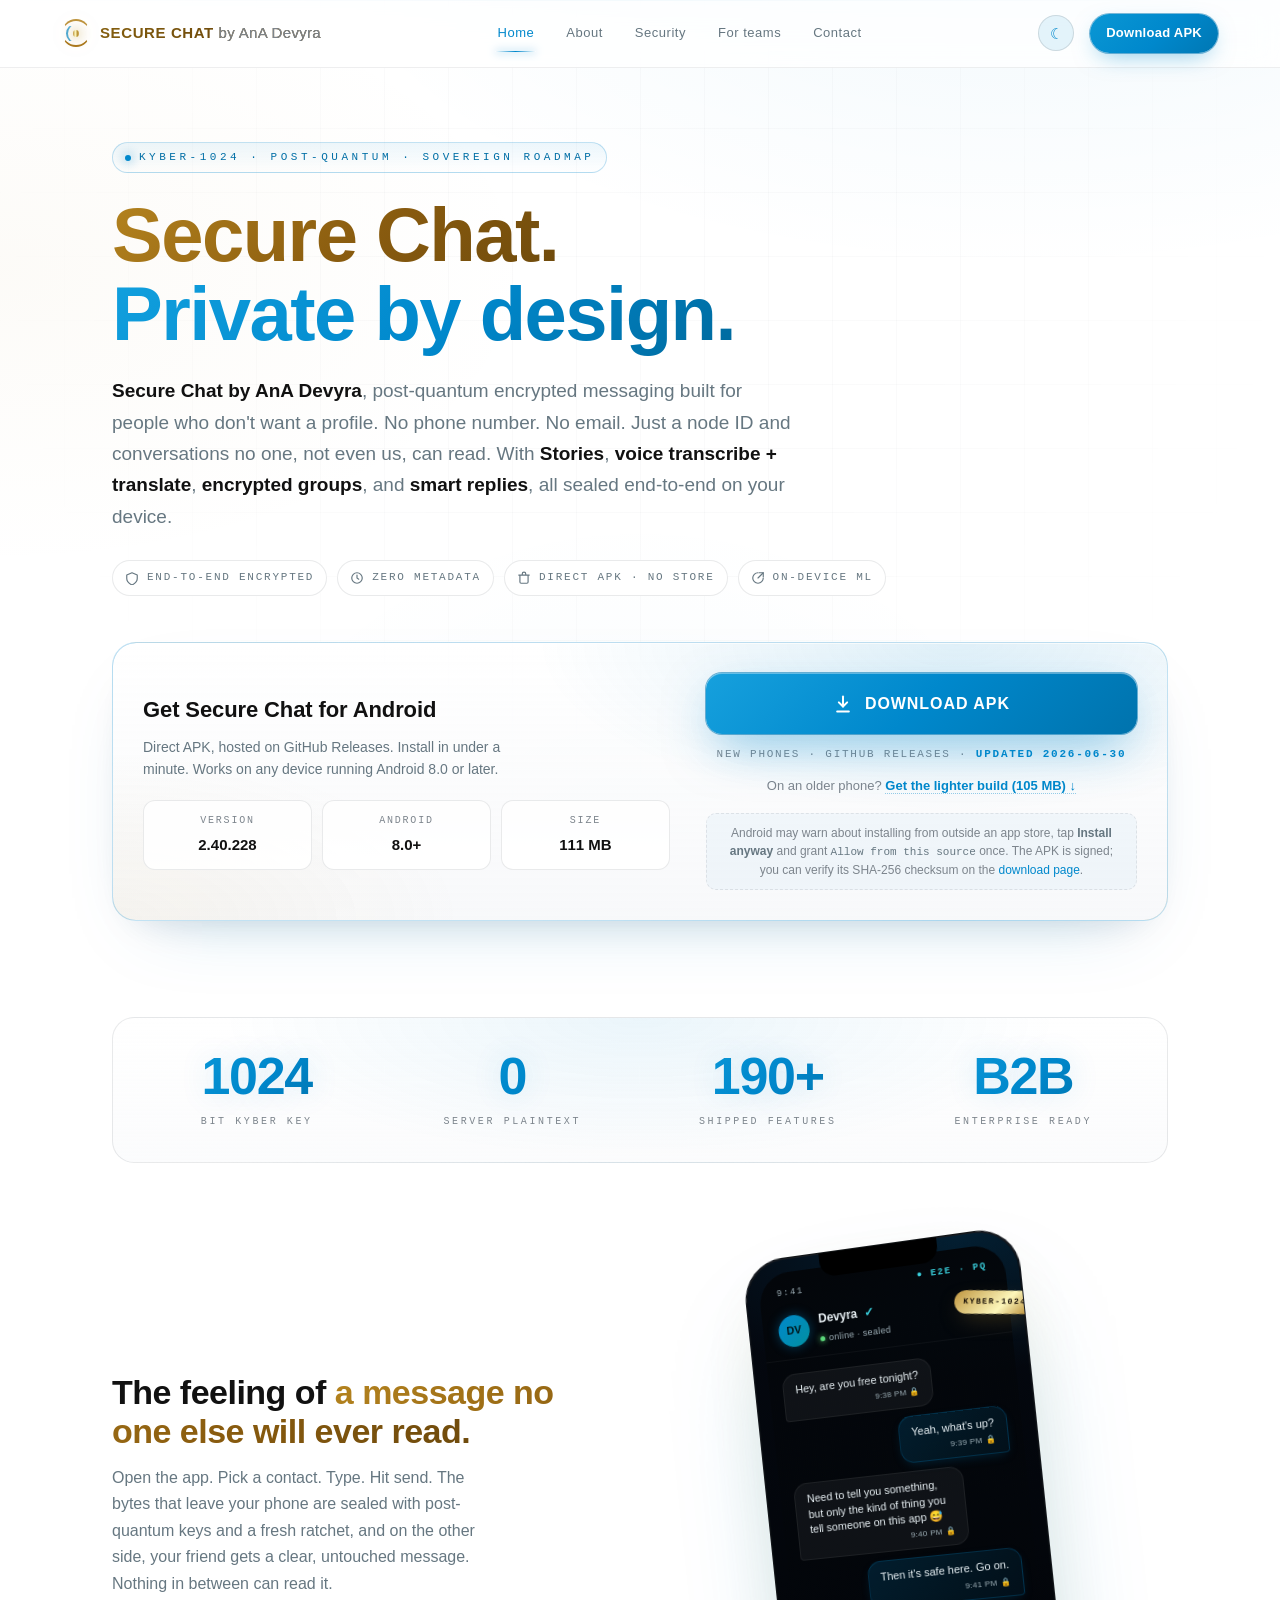
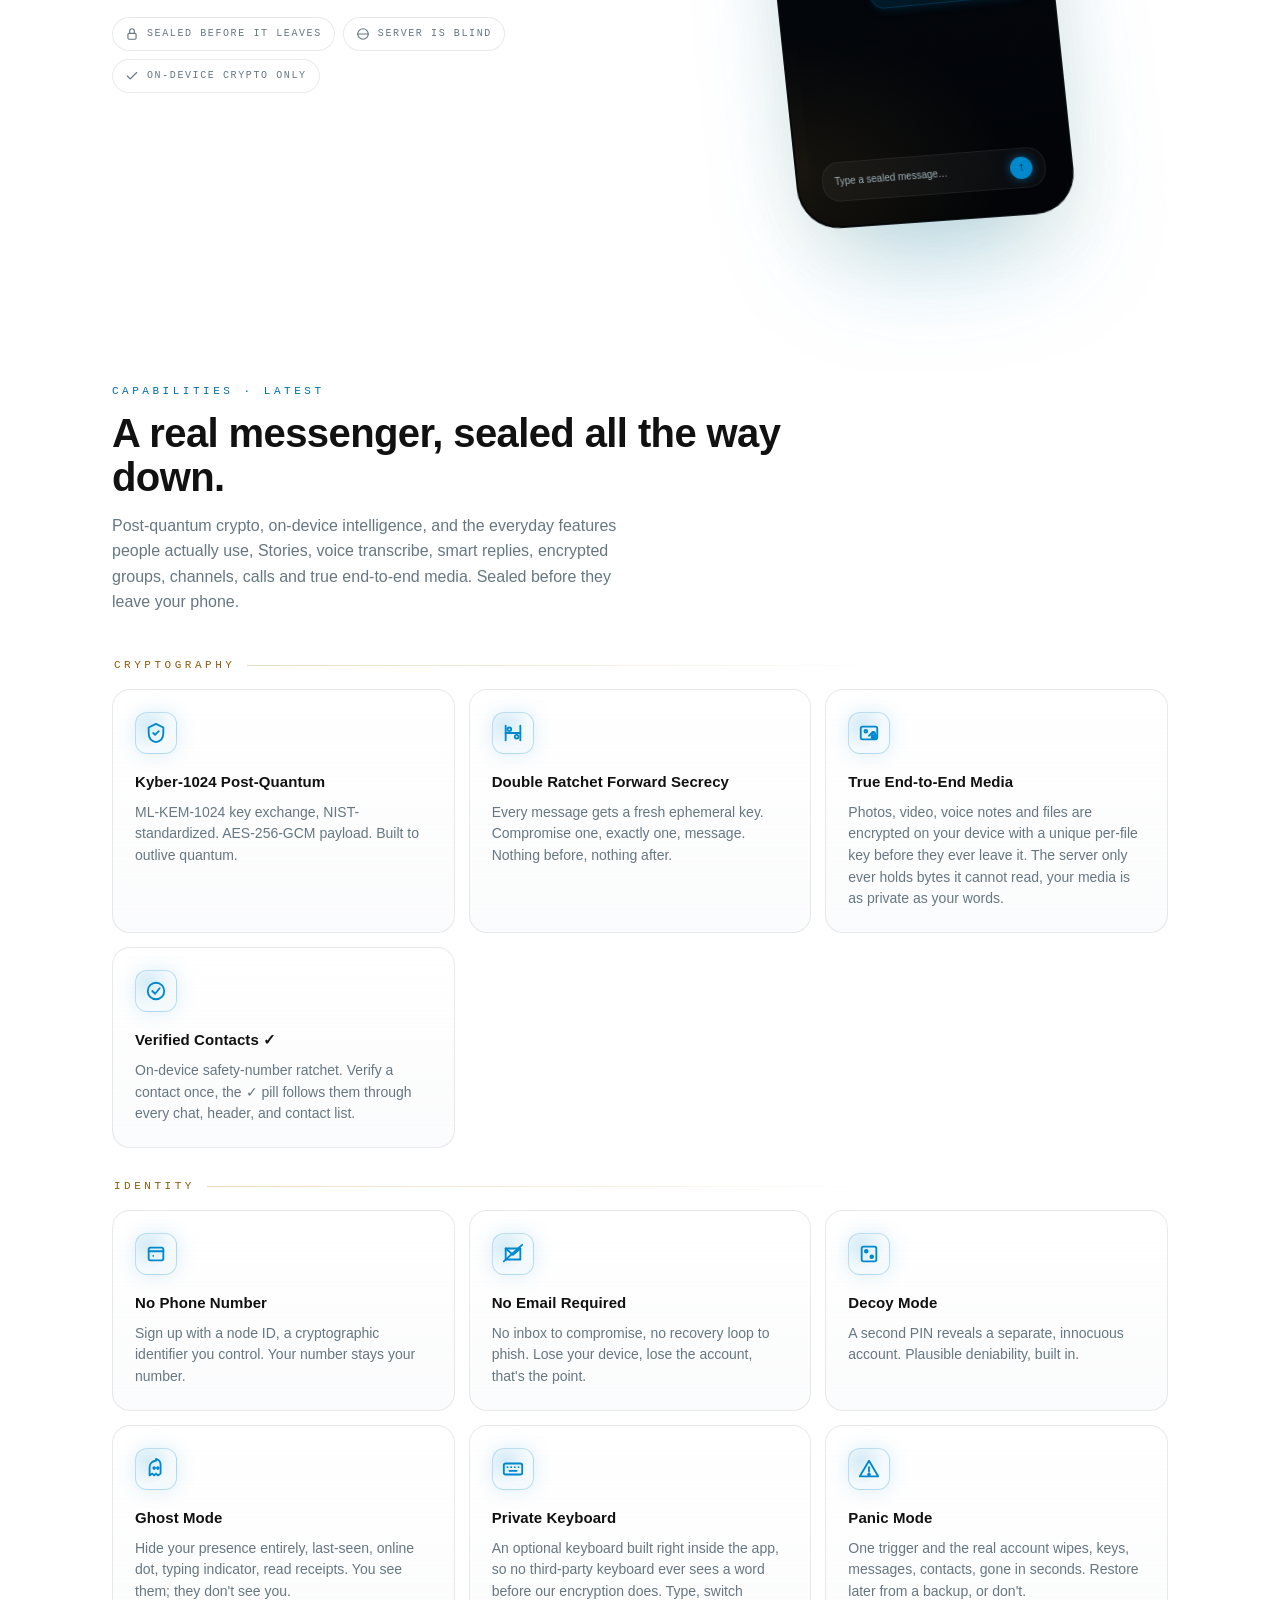
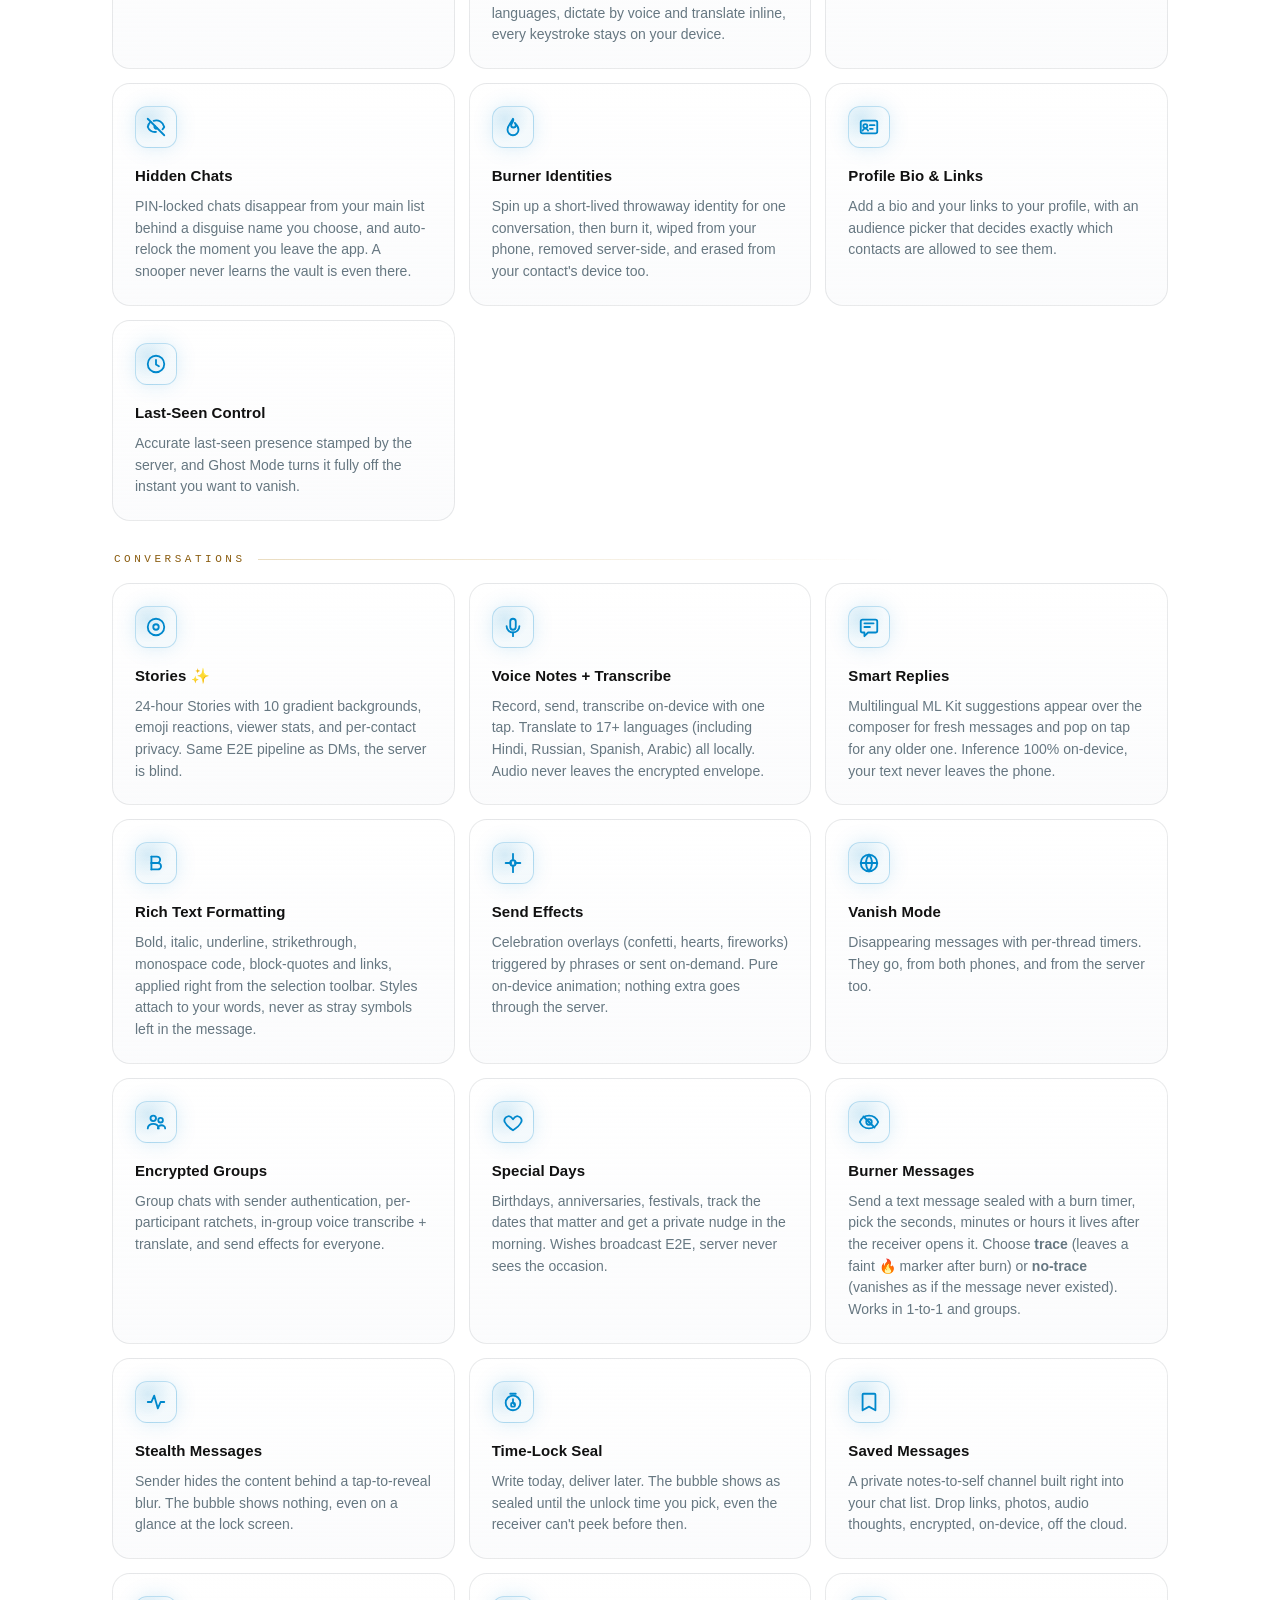
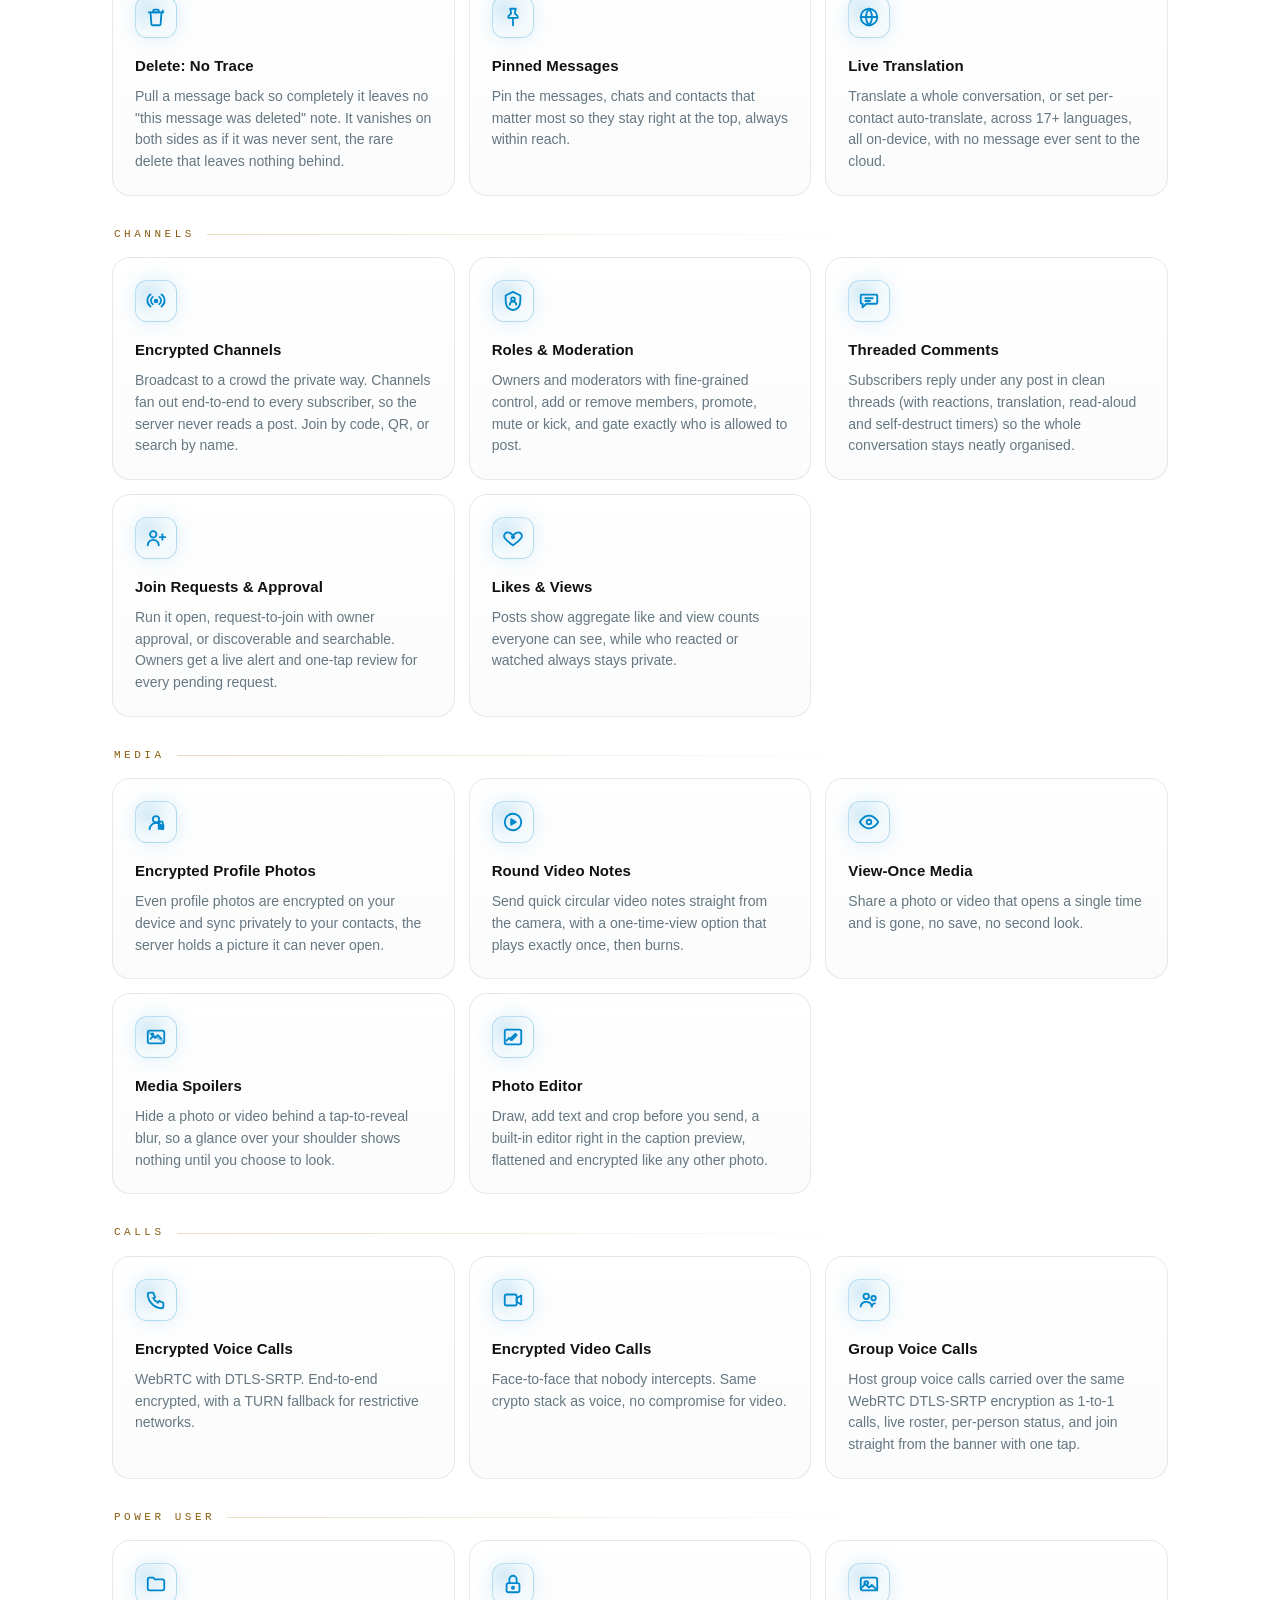
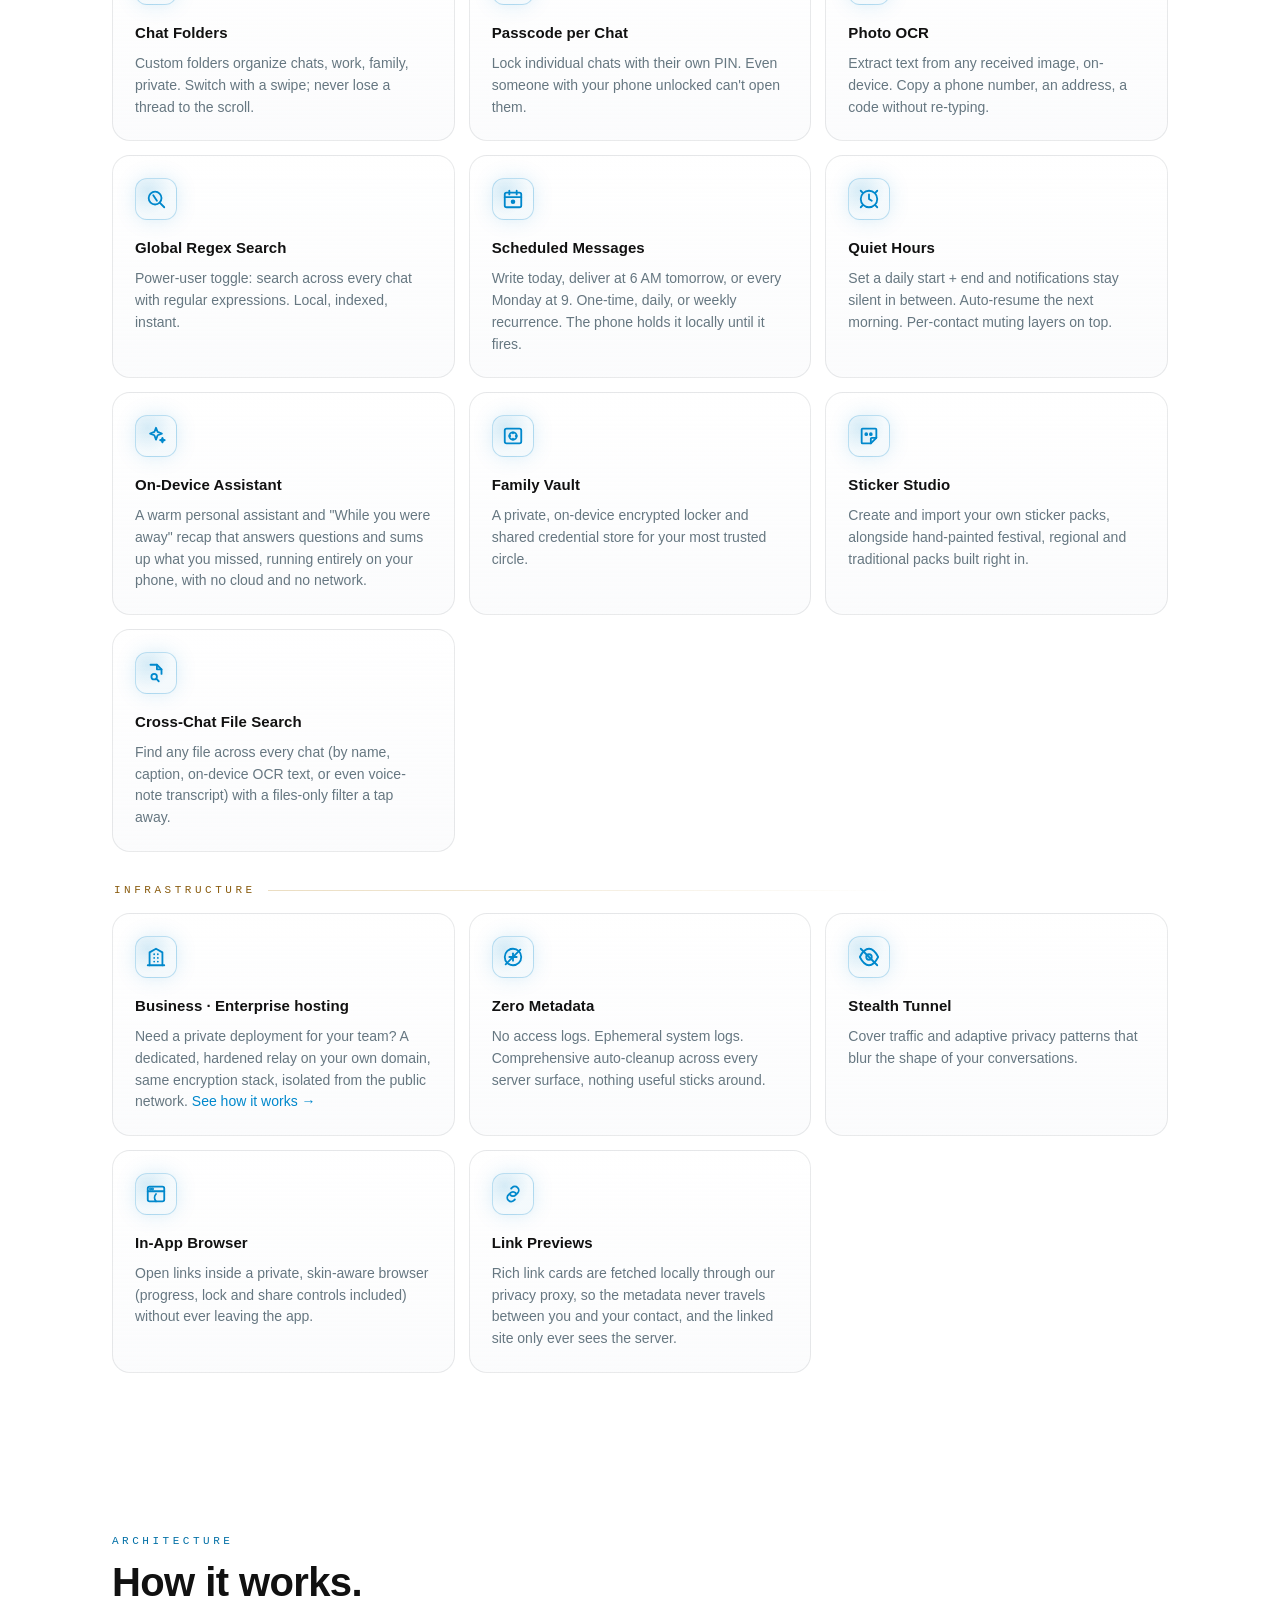
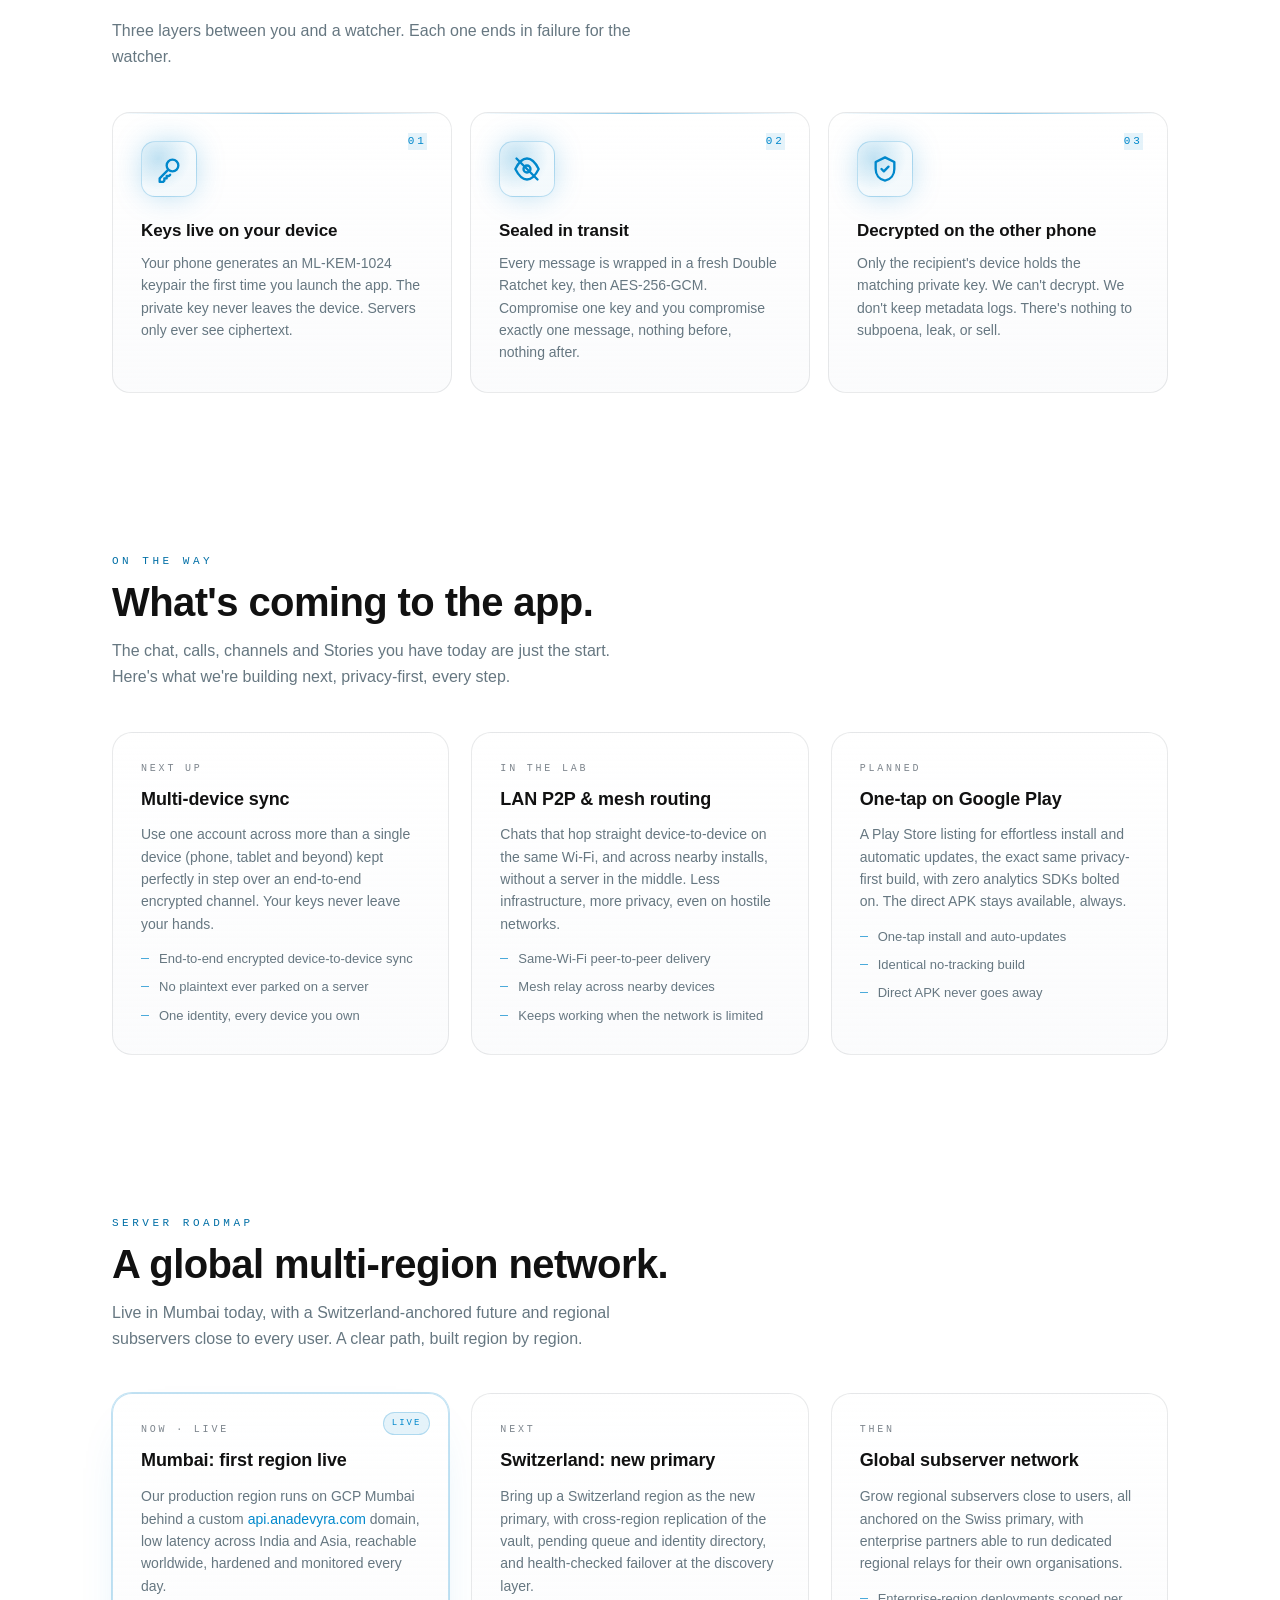
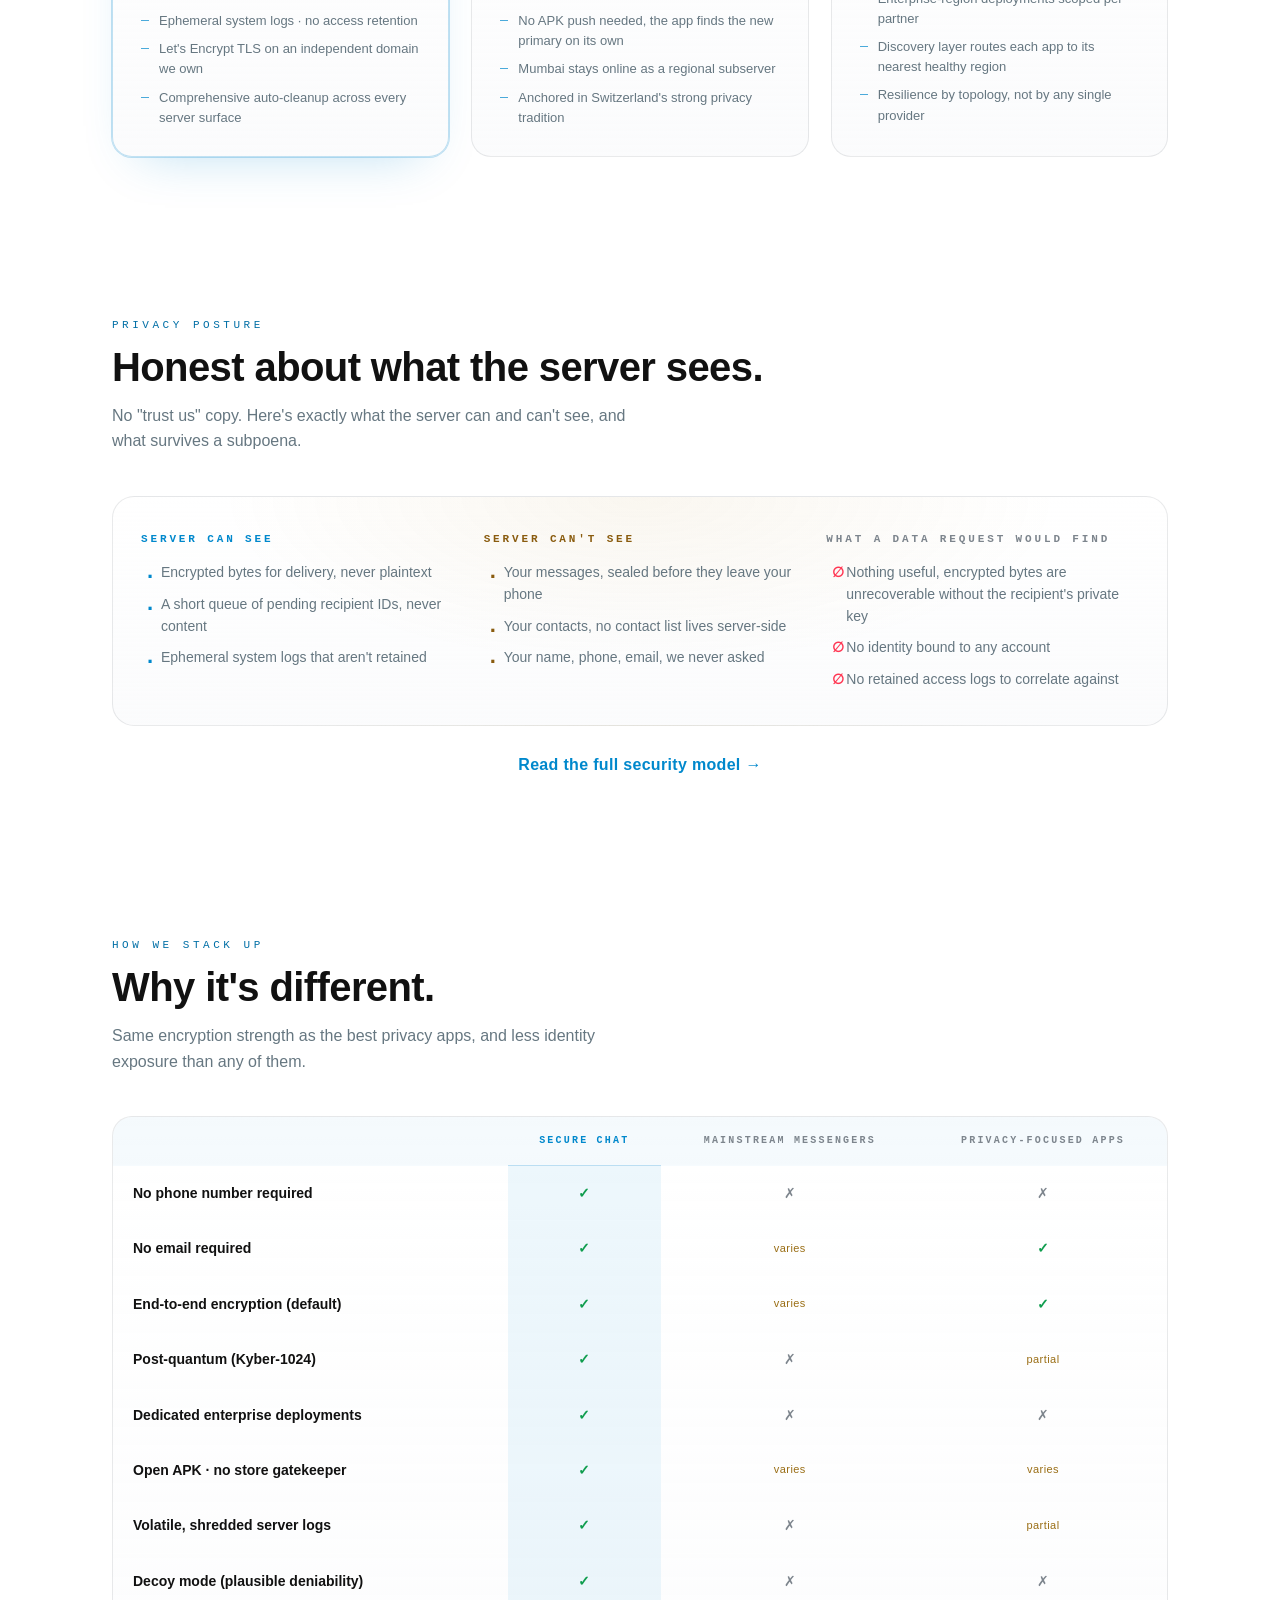
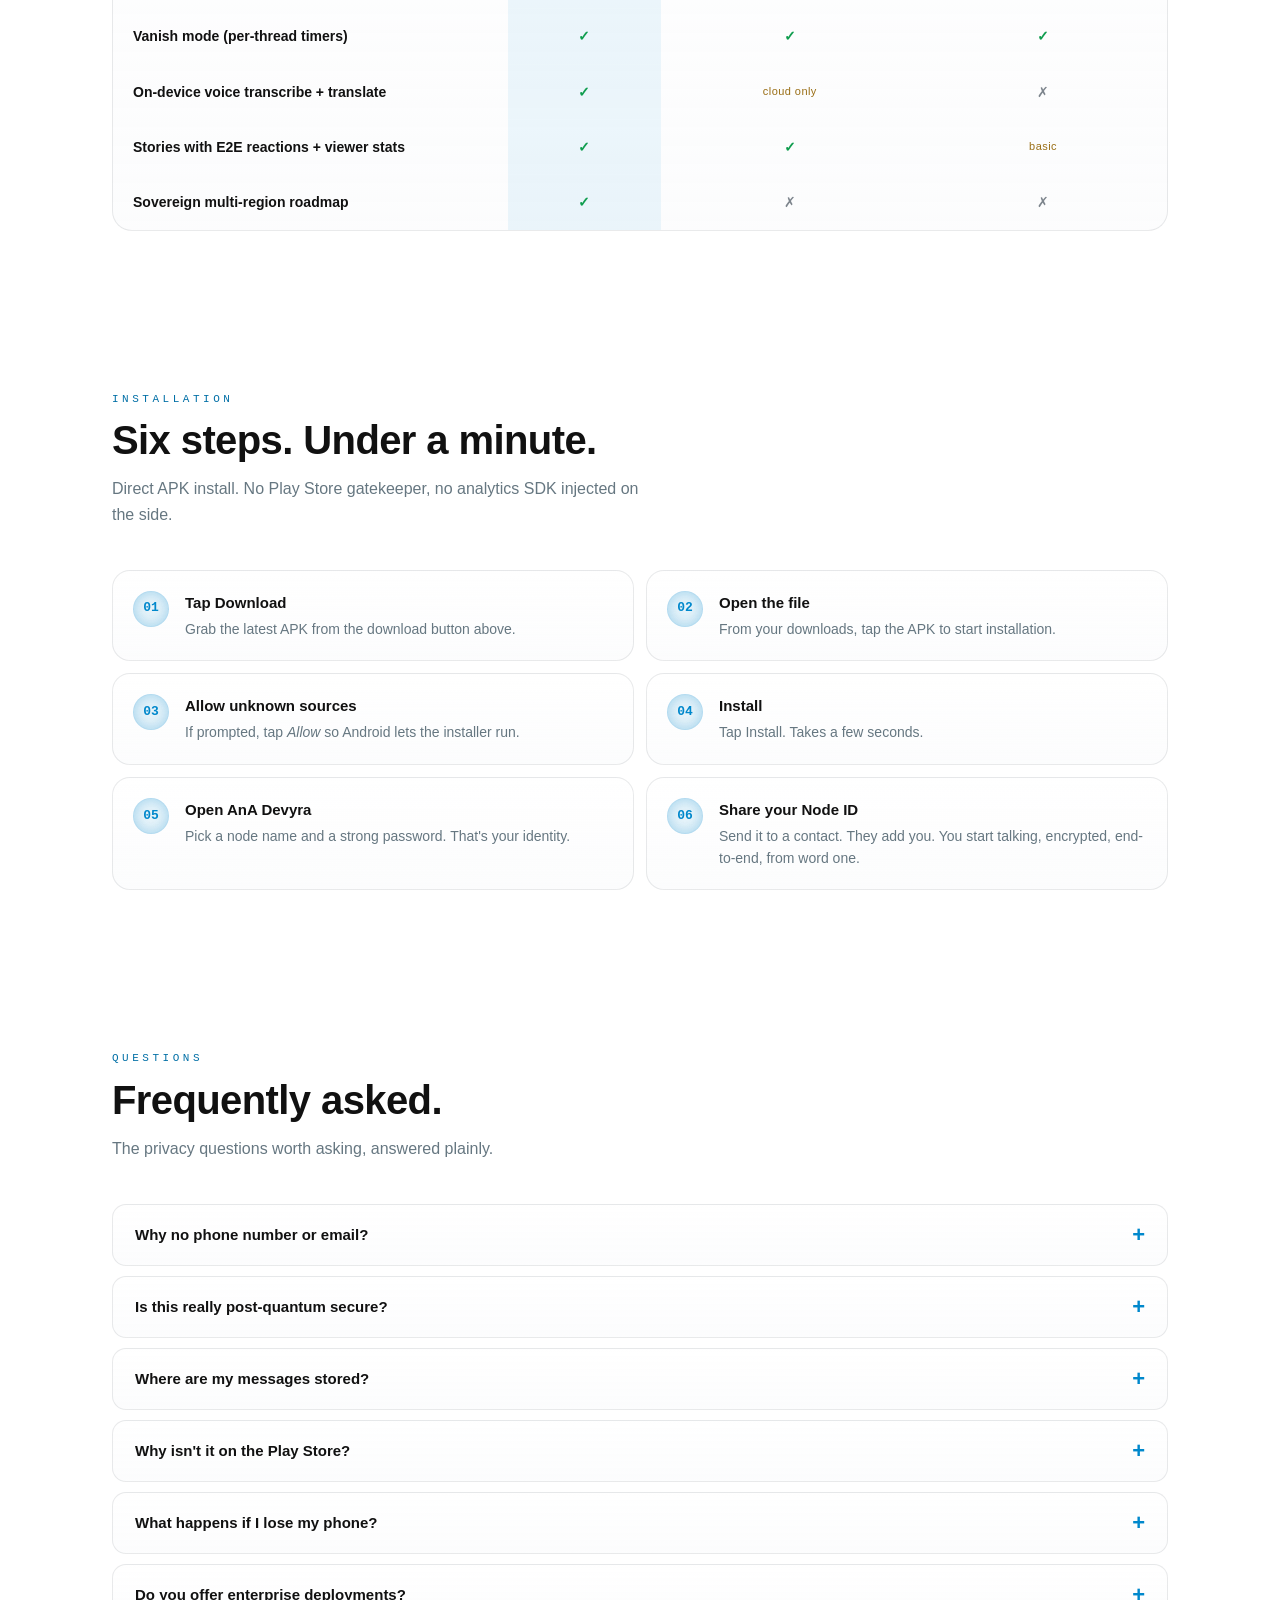
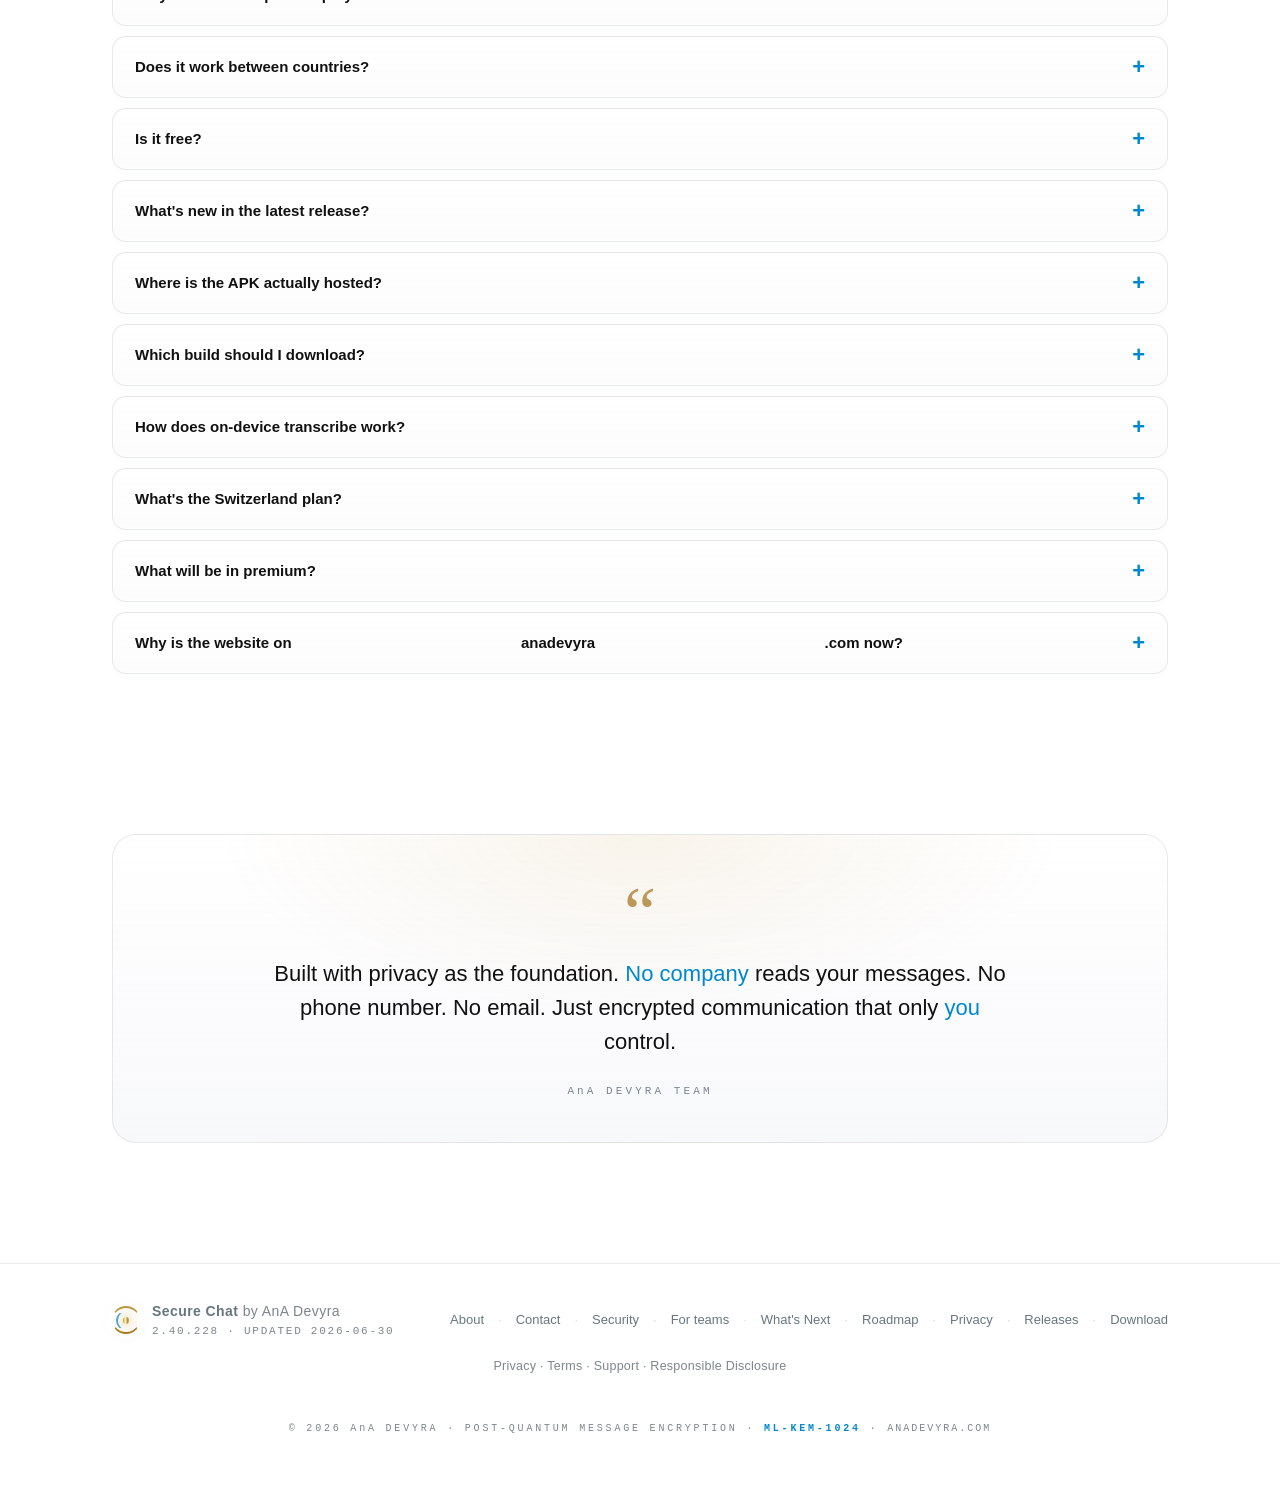
==== commit b44abd6e: "Replace dash separators with natural punctuation site-wide" ====
--- a/index.html
+++ b/index.html
@@ -7,21 +7,21 @@
 <meta http-equiv="cache-control" content="no-cache, must-revalidate">
 <meta http-equiv="pragma" content="no-cache">
 <script>(()=>{try{var t=localStorage.getItem('theme');var dark=(t==='cyber');if(!dark)document.documentElement.setAttribute('data-theme','clarity');var m=document.querySelector('meta[name=theme-color]');if(m)m.setAttribute('content',dark?'#010204':'#FFFFFF');}catch(e){}})();</script>
-<meta name="description" content="Secure Chat by AnA Devyra - post-quantum encrypted messaging. Encrypted groups, channels, calls, Stories, voice transcribe, smart replies, and true end-to-end media. No phone, no email. Dedicated enterprise deployments on request.">
-<meta property="og:title" content="Secure Chat by AnA Devyra - Post-Quantum Encrypted Messaging">
+<meta name="description" content="Secure Chat by AnA Devyra, post-quantum encrypted messaging. Encrypted groups, channels, calls, Stories, voice transcribe, smart replies, and true end-to-end media. No phone, no email. Dedicated enterprise deployments on request.">
+<meta property="og:title" content="Secure Chat by AnA Devyra: Post-Quantum Encrypted Messaging">
 <meta property="og:description" content="Post-quantum encrypted messaging (ML-KEM-1024). Encrypted groups, channels, Stories, voice transcribe, end-to-end media, and WebRTC-secured calls. No phone. No email. Sovereign Swiss roadmap.">
 <meta property="og:type" content="website">
 <meta property="og:url" content="https://anadevyra.com">
 <meta property="og:image" content="https://anadevyra.com/og-image.png">
 <meta property="og:image:width" content="1200">
 <meta property="og:image:height" content="630">
-<meta property="og:image:alt" content="Secure Chat by AnA Devyra - Post-Quantum Encrypted Messaging">
+<meta property="og:image:alt" content="Secure Chat by AnA Devyra: Post-Quantum Encrypted Messaging">
 <meta name="twitter:card" content="summary_large_image">
 <meta name="twitter:title" content="Secure Chat by AnA Devyra">
 <meta name="twitter:description" content="Post-quantum encrypted messaging. No phone. No email. Just privacy.">
 <meta name="twitter:image" content="https://anadevyra.com/og-image.png">
 <link rel="canonical" href="https://anadevyra.com/">
-<title>Secure Chat by AnA Devyra - Post-Quantum Encrypted Messaging</title>
+<title>Secure Chat by AnA Devyra: Post-Quantum Encrypted Messaging</title>
 <link rel="icon" type="image/svg+xml" href="data:image/svg+xml;utf8,<svg xmlns='http://www.w3.org/2000/svg' viewBox='0 0 64 64'><circle cx='32' cy='32' r='28' fill='%23010204'/><path d='M32 6 a26 26 0 0 1 0 52' fill='none' stroke='%23BF953F' stroke-width='4' stroke-linecap='round'/><path d='M32 58 a26 26 0 0 1 0 -52' fill='none' stroke='%23AA771C' stroke-width='4' stroke-linecap='round' opacity='.7'/><path d='M14 32 a18 18 0 0 1 18 -18' fill='none' stroke='%2300f2ff' stroke-width='3' stroke-linecap='round'/><path d='M50 32 a14 14 0 0 1 -14 14' fill='none' stroke='white' stroke-width='2.5' stroke-linecap='round'/><circle cx='32' cy='32' r='7' fill='%23FCF6BA'/><circle cx='32' cy='32' r='7' fill='url(%23gold-grad)'/><defs><radialGradient id='gold-grad' cx='40%25' cy='40%25'><stop offset='0' stop-color='%23FCF6BA'/><stop offset='1' stop-color='%23AA771C'/></radialGradient></defs></svg>">
 <link rel="stylesheet" href="/assets/style.css?v=240179d">
 </head>
@@ -110,11 +110,11 @@
       <span class="h1-cyan">Private by design.</span>
     </h1>
     <p class="lede">
-      <strong>Secure Chat by <span class="bn">AnA</span> Devyra</strong> - post-quantum encrypted
+      <strong>Secure Chat by <span class="bn">AnA</span> Devyra</strong>, post-quantum encrypted
       messaging built for people who don't want a profile. No phone number. No email. Just a node
-      ID and conversations no one - not even us - can read. With <strong>Stories</strong>,
+      ID and conversations no one, not even us, can read. With <strong>Stories</strong>,
       <strong>voice transcribe + translate</strong>, <strong>encrypted groups</strong>, and
-      <strong>smart replies</strong> - all sealed end-to-end on your device.
+      <strong>smart replies</strong>, all sealed end-to-end on your device.
     </p>
 
     <div class="meta-row">
@@ -158,7 +158,7 @@
           </a>
           <div class="dl-meta">New phones · GitHub Releases · <b id="dl-updated">Updated 2026-06-30</b></div>
           <div class="dl-alt">On an older phone? <a id="dl-alt-link" href="https://github.com/anadevyra/anadevyra.github.io/releases/latest/download/aura-armeabi-v7a-release.apk" rel="noopener">Get the lighter build (<span id="dl-alt-size">105</span> MB) ↓</a></div>
-          <div class="dl-note">Android may warn about installing from outside an app store - tap <b>Install anyway</b> and grant <em>Allow from this source</em> once. The APK is signed; you can verify its SHA-256 checksum on the <a href="/download/" style="color:var(--cyan);text-decoration:none">download page</a>.</div>
+          <div class="dl-note">Android may warn about installing from outside an app store, tap <b>Install anyway</b> and grant <em>Allow from this source</em> once. The APK is signed; you can verify its SHA-256 checksum on the <a href="/download/" style="color:var(--cyan);text-decoration:none">download page</a>.</div>
         </div>
       </div>
     </div>
@@ -196,7 +196,7 @@
       <div class="mockup-copy reveal">
         <h3>The feeling of <span class="glow">a message no one else will ever read.</span></h3>
         <p>Open the app. Pick a contact. Type. Hit send. The bytes that leave your phone are
-          sealed with post-quantum keys and a fresh ratchet - and on the other side, your friend
+          sealed with post-quantum keys and a fresh ratchet, and on the other side, your friend
           gets a clear, untouched message. Nothing in between can read it.</p>
         <div class="mockup-chips">
           <span class="chip">
@@ -231,7 +231,7 @@
             <div class="phone-feed">
               <div class="bubble in">Hey, are you free tonight?<span class="time">9:38 PM<span class="lock">🔒</span></span></div>
               <div class="bubble out">Yeah, what's up?<span class="time">9:39 PM<span class="lock">🔒</span></span></div>
-              <div class="bubble in">Need to tell you something - but only the kind of thing you tell someone on this app 😅<span class="time">9:40 PM<span class="lock">🔒</span></span></div>
+              <div class="bubble in">Need to tell you something, but only the kind of thing you tell someone on this app 😅<span class="time">9:40 PM<span class="lock">🔒</span></span></div>
               <div class="bubble out">Then it's safe here. Go on.<span class="time">9:41 PM<span class="lock">🔒</span></span></div>
             </div>
             <div class="phone-composer">
@@ -250,9 +250,9 @@
   <div class="wrap">
     <div class="section-head reveal">
       <div class="section-eyebrow">Capabilities · Latest</div>
-      <h2 class="section-title">A real messenger - sealed all the way down.</h2>
+      <h2 class="section-title">A real messenger, sealed all the way down.</h2>
       <p class="section-sub">Post-quantum crypto, on-device intelligence, and the everyday features
-        people actually use - Stories, voice transcribe, smart replies, encrypted groups, channels,
+        people actually use, Stories, voice transcribe, smart replies, encrypted groups, channels,
         calls and true end-to-end media. Sealed before they leave your phone.</p>
     </div>
 
@@ -261,22 +261,22 @@
       <div class="feat reveal">
         <div class="feat-icon"><svg viewBox="0 0 24 24" fill="none" stroke="currentColor" stroke-width="2" stroke-linecap="round" stroke-linejoin="round"><path d="M12 2l8 4v6c0 5-3 9-8 10-5-1-8-5-8-10V6l8-4z"/><path d="M9 12l2 2 4-4"/></svg></div>
         <div class="feat-title">Kyber-1024 Post-Quantum</div>
-        <div class="feat-desc">ML-KEM-1024 key exchange - NIST-standardized. AES-256-GCM payload. Built to outlive quantum.</div>
+        <div class="feat-desc">ML-KEM-1024 key exchange, NIST-standardized. AES-256-GCM payload. Built to outlive quantum.</div>
       </div>
       <div class="feat reveal">
         <div class="feat-icon"><svg viewBox="0 0 24 24" fill="none" stroke="currentColor" stroke-width="2" stroke-linecap="round" stroke-linejoin="round"><path d="M4 4v16"/><path d="M20 4v16"/><path d="M4 12h16"/><circle cx="8" cy="8" r="2"/><circle cx="16" cy="16" r="2"/></svg></div>
         <div class="feat-title">Double Ratchet Forward Secrecy</div>
-        <div class="feat-desc">Every message gets a fresh ephemeral key. Compromise one - exactly one - message. Nothing before, nothing after.</div>
+        <div class="feat-desc">Every message gets a fresh ephemeral key. Compromise one, exactly one, message. Nothing before, nothing after.</div>
       </div>
       <div class="feat reveal">
         <div class="feat-icon"><svg viewBox="0 0 24 24" fill="none" stroke="currentColor" stroke-width="2" stroke-linecap="round" stroke-linejoin="round"><rect x="3" y="5" width="18" height="14" rx="2"/><circle cx="8.5" cy="10" r="1.5"/><path d="M21 16l-5-5-4 4"/><rect x="14" y="13.5" width="6" height="5" rx="1" fill="currentColor" stroke="none"/><path d="M15.4 13.5v-1a1.6 1.6 0 0 1 3.2 0v1"/></svg></div>
         <div class="feat-title">True End-to-End Media</div>
-        <div class="feat-desc">Photos, video, voice notes and files are encrypted on your device with a unique per-file key before they ever leave it. The server only ever holds bytes it cannot read - your media is as private as your words.</div>
+        <div class="feat-desc">Photos, video, voice notes and files are encrypted on your device with a unique per-file key before they ever leave it. The server only ever holds bytes it cannot read, your media is as private as your words.</div>
       </div>
       <div class="feat reveal">
         <div class="feat-icon"><svg viewBox="0 0 24 24" fill="none" stroke="currentColor" stroke-width="2" stroke-linecap="round" stroke-linejoin="round"><circle cx="12" cy="12" r="9"/><path d="M8 12l3 3 5-6"/></svg></div>
         <div class="feat-title">Verified Contacts ✓</div>
-        <div class="feat-desc">On-device safety-number ratchet. Verify a contact once - the ✓ pill follows them through every chat, header, and contact list.</div>
+        <div class="feat-desc">On-device safety-number ratchet. Verify a contact once, the ✓ pill follows them through every chat, header, and contact list.</div>
       </div>
     </div>
 
@@ -285,12 +285,12 @@
       <div class="feat reveal">
         <div class="feat-icon"><svg viewBox="0 0 24 24" fill="none" stroke="currentColor" stroke-width="2" stroke-linecap="round" stroke-linejoin="round"><rect x="4" y="5" width="16" height="14" rx="2"/><line x1="4" y1="9" x2="20" y2="9"/><line x1="9" y1="14" x2="9" y2="14"/></svg></div>
         <div class="feat-title">No Phone Number</div>
-        <div class="feat-desc">Sign up with a node ID - a cryptographic identifier you control. Your number stays your number.</div>
+        <div class="feat-desc">Sign up with a node ID, a cryptographic identifier you control. Your number stays your number.</div>
       </div>
       <div class="feat reveal">
         <div class="feat-icon"><svg viewBox="0 0 24 24" fill="none" stroke="currentColor" stroke-width="2" stroke-linecap="round" stroke-linejoin="round"><path d="M4 6h16v12H4z"/><path d="M4 6l8 7 8-7"/><line x1="2" y1="20" x2="22" y2="2"/></svg></div>
         <div class="feat-title">No Email Required</div>
-        <div class="feat-desc">No inbox to compromise, no recovery loop to phish. Lose your device, lose the account - that's the point.</div>
+        <div class="feat-desc">No inbox to compromise, no recovery loop to phish. Lose your device, lose the account, that's the point.</div>
       </div>
       <div class="feat reveal">
         <div class="feat-icon"><svg viewBox="0 0 24 24" fill="none" stroke="currentColor" stroke-width="2" stroke-linecap="round" stroke-linejoin="round"><rect x="4" y="4" width="16" height="16" rx="2"/><circle cx="9" cy="9" r="1.5" fill="currentColor"/><circle cx="15" cy="15" r="1.5" fill="currentColor"/></svg></div>
@@ -300,27 +300,27 @@
       <div class="feat reveal">
         <div class="feat-icon"><svg viewBox="0 0 24 24" fill="none" stroke="currentColor" stroke-width="2" stroke-linecap="round" stroke-linejoin="round"><path d="M12 3a7 7 0 0 0-7 7v9l3-2 2 2 2-2 2 2 3-2v-9a7 7 0 0 0-5-7z"/><circle cx="10" cy="11" r="1" fill="currentColor"/><circle cx="14" cy="11" r="1" fill="currentColor"/></svg></div>
         <div class="feat-title">Ghost Mode</div>
-        <div class="feat-desc">Hide your presence entirely - last-seen, online dot, typing indicator, read receipts. You see them; they don't see you.</div>
+        <div class="feat-desc">Hide your presence entirely, last-seen, online dot, typing indicator, read receipts. You see them; they don't see you.</div>
       </div>
       <div class="feat reveal">
         <div class="feat-icon"><svg viewBox="0 0 24 24" fill="none" stroke="currentColor" stroke-width="2" stroke-linecap="round" stroke-linejoin="round"><rect x="2" y="6" width="20" height="12" rx="2"/><line x1="6" y1="10" x2="6" y2="10"/><line x1="10" y1="10" x2="10" y2="10"/><line x1="14" y1="10" x2="14" y2="10"/><line x1="18" y1="10" x2="18" y2="10"/><line x1="8" y1="14" x2="16" y2="14"/></svg></div>
         <div class="feat-title">Private Keyboard</div>
-        <div class="feat-desc">An optional keyboard built right inside the app, so no third-party keyboard ever sees a word before our encryption does. Type, switch languages, dictate by voice and translate inline - every keystroke stays on your device.</div>
+        <div class="feat-desc">An optional keyboard built right inside the app, so no third-party keyboard ever sees a word before our encryption does. Type, switch languages, dictate by voice and translate inline, every keystroke stays on your device.</div>
       </div>
       <div class="feat reveal">
         <div class="feat-icon"><svg viewBox="0 0 24 24" fill="none" stroke="currentColor" stroke-width="2" stroke-linecap="round" stroke-linejoin="round"><path d="M12 3l10 17H2L12 3z"/><line x1="12" y1="10" x2="12" y2="15"/><circle cx="12" cy="18" r="1" fill="currentColor"/></svg></div>
         <div class="feat-title">Panic Mode</div>
-        <div class="feat-desc">One trigger and the real account wipes - keys, messages, contacts, gone in seconds. Restore later from a backup, or don't.</div>
+        <div class="feat-desc">One trigger and the real account wipes, keys, messages, contacts, gone in seconds. Restore later from a backup, or don't.</div>
       </div>
       <div class="feat reveal">
         <div class="feat-icon"><svg viewBox="0 0 24 24" fill="none" stroke="currentColor" stroke-width="2" stroke-linecap="round" stroke-linejoin="round"><path d="M3 3l18 18"/><path d="M10.6 10.6a2 2 0 0 0 2.8 2.8"/><path d="M9.4 5.2A9 9 0 0 1 21 12a10 10 0 0 1-1.9 2.5"/><path d="M6.2 6.2A10 10 0 0 0 3 12a9 9 0 0 0 9 5.4"/></svg></div>
         <div class="feat-title">Hidden Chats</div>
-        <div class="feat-desc">PIN-locked chats disappear from your main list behind a disguise name you choose - and auto-relock the moment you leave the app. A snooper never learns the vault is even there.</div>
+        <div class="feat-desc">PIN-locked chats disappear from your main list behind a disguise name you choose, and auto-relock the moment you leave the app. A snooper never learns the vault is even there.</div>
       </div>
       <div class="feat reveal">
         <div class="feat-icon"><svg viewBox="0 0 24 24" fill="none" stroke="currentColor" stroke-width="2" stroke-linecap="round" stroke-linejoin="round"><path d="M12 3c1.5 3-2 4.5-2 7a2.5 2.5 0 0 0 5 0c0-1-.4-1.8-1-2.4C16.5 10 18 12.3 18 15a6 6 0 0 1-12 0c0-4.5 3.5-6.5 6-12z"/></svg></div>
         <div class="feat-title">Burner Identities</div>
-        <div class="feat-desc">Spin up a short-lived throwaway identity for one conversation, then burn it - wiped from your phone, removed server-side, and erased from your contact's device too.</div>
+        <div class="feat-desc">Spin up a short-lived throwaway identity for one conversation, then burn it, wiped from your phone, removed server-side, and erased from your contact's device too.</div>
       </div>
       <div class="feat reveal">
         <div class="feat-icon"><svg viewBox="0 0 24 24" fill="none" stroke="currentColor" stroke-width="2" stroke-linecap="round" stroke-linejoin="round"><rect x="3" y="5" width="18" height="14" rx="2"/><circle cx="8" cy="11" r="2.2"/><path d="M13 10h5"/><path d="M13 14h3"/><path d="M5 16c.6-1.6 1.8-2.2 3-2.2s2.4.6 3 2.2"/></svg></div>
@@ -330,7 +330,7 @@
       <div class="feat reveal">
         <div class="feat-icon"><svg viewBox="0 0 24 24" fill="none" stroke="currentColor" stroke-width="2" stroke-linecap="round" stroke-linejoin="round"><circle cx="12" cy="12" r="9"/><path d="M12 7.5v5l3.2 2"/></svg></div>
         <div class="feat-title">Last-Seen Control</div>
-        <div class="feat-desc">Accurate last-seen presence stamped by the server - and Ghost Mode turns it fully off the instant you want to vanish.</div>
+        <div class="feat-desc">Accurate last-seen presence stamped by the server, and Ghost Mode turns it fully off the instant you want to vanish.</div>
       </div>
     </div>
 
@@ -339,32 +339,32 @@
       <div class="feat reveal">
         <div class="feat-icon"><svg viewBox="0 0 24 24" fill="none" stroke="currentColor" stroke-width="2" stroke-linecap="round" stroke-linejoin="round"><circle cx="12" cy="12" r="9"/><circle cx="12" cy="12" r="3"/></svg></div>
         <div class="feat-title">Stories ✨</div>
-        <div class="feat-desc">24-hour Stories with 10 gradient backgrounds, emoji reactions, viewer stats, and per-contact privacy. Same E2E pipeline as DMs - the server is blind.</div>
+        <div class="feat-desc">24-hour Stories with 10 gradient backgrounds, emoji reactions, viewer stats, and per-contact privacy. Same E2E pipeline as DMs, the server is blind.</div>
       </div>
       <div class="feat reveal">
         <div class="feat-icon"><svg viewBox="0 0 24 24" fill="none" stroke="currentColor" stroke-width="2" stroke-linecap="round" stroke-linejoin="round"><rect x="9" y="3" width="6" height="12" rx="3"/><path d="M5 11a7 7 0 0 0 14 0"/><line x1="12" y1="18" x2="12" y2="22"/></svg></div>
         <div class="feat-title">Voice Notes + Transcribe</div>
-        <div class="feat-desc">Record, send, transcribe on-device with one tap. Translate to 17+ languages - including Hindi, Russian, Spanish, Arabic - all locally. Audio never leaves the encrypted envelope.</div>
+        <div class="feat-desc">Record, send, transcribe on-device with one tap. Translate to 17+ languages (including Hindi, Russian, Spanish, Arabic) all locally. Audio never leaves the encrypted envelope.</div>
       </div>
       <div class="feat reveal">
         <div class="feat-icon"><svg viewBox="0 0 24 24" fill="none" stroke="currentColor" stroke-width="2" stroke-linecap="round" stroke-linejoin="round"><path d="M7 8h10"/><path d="M7 12h6"/><path d="M5 4h14a2 2 0 0 1 2 2v10a2 2 0 0 1-2 2h-8l-4 4v-4H5a2 2 0 0 1-2-2V6a2 2 0 0 1 2-2z"/></svg></div>
         <div class="feat-title">Smart Replies</div>
-        <div class="feat-desc">Multilingual ML Kit suggestions appear over the composer for fresh messages and pop on tap for any older one. Inference 100% on-device - your text never leaves the phone.</div>
+        <div class="feat-desc">Multilingual ML Kit suggestions appear over the composer for fresh messages and pop on tap for any older one. Inference 100% on-device, your text never leaves the phone.</div>
       </div>
       <div class="feat reveal">
         <div class="feat-icon"><svg viewBox="0 0 24 24" fill="none" stroke="currentColor" stroke-width="2" stroke-linecap="round" stroke-linejoin="round"><path d="M7 5v14"/><path d="M7 5h6a3.5 3.5 0 0 1 0 7H7"/><path d="M7 12h7a3.5 3.5 0 0 1 0 7H7"/></svg></div>
         <div class="feat-title">Rich Text Formatting</div>
-        <div class="feat-desc">Bold, italic, underline, strikethrough, monospace code, block-quotes and links - applied right from the selection toolbar. Styles attach to your words, never as stray symbols left in the message.</div>
+        <div class="feat-desc">Bold, italic, underline, strikethrough, monospace code, block-quotes and links, applied right from the selection toolbar. Styles attach to your words, never as stray symbols left in the message.</div>
       </div>
       <div class="feat reveal">
         <div class="feat-icon"><svg viewBox="0 0 24 24" fill="none" stroke="currentColor" stroke-width="2" stroke-linecap="round" stroke-linejoin="round"><path d="M12 2v6"/><path d="M12 16v6"/><path d="M4 12h6"/><path d="M14 12h6"/><circle cx="12" cy="12" r="3"/></svg></div>
         <div class="feat-title">Send Effects</div>
-        <div class="feat-desc">Celebration overlays - confetti, hearts, fireworks - triggered by phrases or sent on-demand. Pure on-device animation; nothing extra goes through the server.</div>
+        <div class="feat-desc">Celebration overlays (confetti, hearts, fireworks) triggered by phrases or sent on-demand. Pure on-device animation; nothing extra goes through the server.</div>
       </div>
       <div class="feat reveal">
         <div class="feat-icon"><svg viewBox="0 0 24 24" fill="none" stroke="currentColor" stroke-width="2" stroke-linecap="round" stroke-linejoin="round"><circle cx="12" cy="12" r="9"/><path d="M3 12h18"/><path d="M12 3a14 14 0 0 1 0 18"/><path d="M12 3a14 14 0 0 0 0 18"/></svg></div>
         <div class="feat-title">Vanish Mode</div>
-        <div class="feat-desc">Disappearing messages with per-thread timers. They go - from both phones, and from the server too.</div>
+        <div class="feat-desc">Disappearing messages with per-thread timers. They go, from both phones, and from the server too.</div>
       </div>
       <div class="feat reveal">
         <div class="feat-icon"><svg viewBox="0 0 24 24" fill="none" stroke="currentColor" stroke-width="2" stroke-linecap="round" stroke-linejoin="round"><circle cx="9" cy="8" r="3"/><circle cx="17" cy="10" r="2.5"/><path d="M3 19c0-3 3-5 6-5s6 2 6 5"/><path d="M14 19c0-2 2-3.5 4-3.5s4 1.5 4 3.5"/></svg></div>
@@ -374,32 +374,32 @@
       <div class="feat reveal">
         <div class="feat-icon"><svg viewBox="0 0 24 24" fill="none" stroke="currentColor" stroke-width="2" stroke-linecap="round" stroke-linejoin="round"><path d="M12 21s-7-4.5-9-9c-1-2 0-5 3-6 2-1 4 0 6 3 2-3 4-4 6-3 3 1 4 4 3 6-2 4.5-9 9-9 9z"/></svg></div>
         <div class="feat-title">Special Days</div>
-        <div class="feat-desc">Birthdays, anniversaries, festivals - track the dates that matter and get a private nudge in the morning. Wishes broadcast E2E, server never sees the occasion.</div>
+        <div class="feat-desc">Birthdays, anniversaries, festivals, track the dates that matter and get a private nudge in the morning. Wishes broadcast E2E, server never sees the occasion.</div>
       </div>
       <div class="feat reveal">
         <div class="feat-icon"><svg viewBox="0 0 24 24" fill="none" stroke="currentColor" stroke-width="2" stroke-linecap="round" stroke-linejoin="round"><path d="M2 12c2-5 6-7 10-7s8 2 10 7c-2 5-6 7-10 7s-8-2-10-7z"/><circle cx="12" cy="12" r="3"/><line x1="12" y1="12" x2="12" y2="12.01"/><line x1="6" y1="6" x2="18" y2="18"/></svg></div>
         <div class="feat-title">Burner Messages</div>
-        <div class="feat-desc">Send a text message sealed with a burn timer - pick the seconds, minutes or hours it lives after the receiver opens it. Choose <strong>trace</strong> (leaves a faint 🔥 marker after burn) or <strong>no-trace</strong> (vanishes as if the message never existed). Works in 1-to-1 and groups.</div>
+        <div class="feat-desc">Send a text message sealed with a burn timer, pick the seconds, minutes or hours it lives after the receiver opens it. Choose <strong>trace</strong> (leaves a faint 🔥 marker after burn) or <strong>no-trace</strong> (vanishes as if the message never existed). Works in 1-to-1 and groups.</div>
       </div>
       <div class="feat reveal">
         <div class="feat-icon"><svg viewBox="0 0 24 24" fill="none" stroke="currentColor" stroke-width="2" stroke-linecap="round" stroke-linejoin="round"><path d="M3 12h4l3-7 4 14 3-7h4"/></svg></div>
         <div class="feat-title">Stealth Messages</div>
-        <div class="feat-desc">Sender hides the content behind a tap-to-reveal blur. The bubble shows nothing - even on a glance at the lock screen.</div>
+        <div class="feat-desc">Sender hides the content behind a tap-to-reveal blur. The bubble shows nothing, even on a glance at the lock screen.</div>
       </div>
       <div class="feat reveal">
         <div class="feat-icon"><svg viewBox="0 0 24 24" fill="none" stroke="currentColor" stroke-width="2" stroke-linecap="round" stroke-linejoin="round"><circle cx="12" cy="13" r="8"/><path d="M12 9v4l2 2"/><path d="M9 3h6"/><rect x="10" y="13" width="4" height="4" rx="1"/></svg></div>
         <div class="feat-title">Time-Lock Seal</div>
-        <div class="feat-desc">Write today, deliver later. The bubble shows as sealed until the unlock time you pick - even the receiver can't peek before then.</div>
+        <div class="feat-desc">Write today, deliver later. The bubble shows as sealed until the unlock time you pick, even the receiver can't peek before then.</div>
       </div>
       <div class="feat reveal">
         <div class="feat-icon"><svg viewBox="0 0 24 24" fill="none" stroke="currentColor" stroke-width="2" stroke-linecap="round" stroke-linejoin="round"><path d="M6 3h12a1 1 0 0 1 1 1v17l-7-4-7 4V4a1 1 0 0 1 1-1z"/></svg></div>
         <div class="feat-title">Saved Messages</div>
-        <div class="feat-desc">A private notes-to-self channel built right into your chat list. Drop links, photos, audio thoughts - encrypted, on-device, off the cloud.</div>
+        <div class="feat-desc">A private notes-to-self channel built right into your chat list. Drop links, photos, audio thoughts, encrypted, on-device, off the cloud.</div>
       </div>
       <div class="feat reveal">
         <div class="feat-icon"><svg viewBox="0 0 24 24" fill="none" stroke="currentColor" stroke-width="2" stroke-linecap="round" stroke-linejoin="round"><path d="M4 7h16"/><path d="M10 4h4a1 1 0 0 1 1 1v2H9V5a1 1 0 0 1 1-1z"/><path d="M6 7l1 13a1 1 0 0 0 1 1h8a1 1 0 0 0 1-1l1-13"/><path d="M19.4 3.2l.6 1.6 1.6.6-1.6.6-.6 1.6-.6-1.6-1.6-.6 1.6-.6z" fill="currentColor" stroke="none"/></svg></div>
-        <div class="feat-title">Delete - No Trace</div>
-        <div class="feat-desc">Pull a message back so completely it leaves no "this message was deleted" note. It vanishes on both sides as if it was never sent - the rare delete that leaves nothing behind.</div>
+        <div class="feat-title">Delete: No Trace</div>
+        <div class="feat-desc">Pull a message back so completely it leaves no "this message was deleted" note. It vanishes on both sides as if it was never sent, the rare delete that leaves nothing behind.</div>
       </div>
       <div class="feat reveal">
         <div class="feat-icon"><svg viewBox="0 0 24 24" fill="none" stroke="currentColor" stroke-width="2" stroke-linecap="round" stroke-linejoin="round"><path d="M9 3h6l-1 5 3 3v2H7v-2l3-3-1-5z"/><path d="M12 13v8"/></svg></div>
@@ -409,7 +409,7 @@
       <div class="feat reveal">
         <div class="feat-icon"><svg viewBox="0 0 24 24" fill="none" stroke="currentColor" stroke-width="2" stroke-linecap="round" stroke-linejoin="round"><circle cx="12" cy="12" r="9"/><path d="M3 12h18"/><path d="M12 3a14 14 0 0 1 0 18"/><path d="M12 3a14 14 0 0 0 0 18"/></svg></div>
         <div class="feat-title">Live Translation</div>
-        <div class="feat-desc">Translate a whole conversation, or set per-contact auto-translate, across 17+ languages - all on-device, with no message ever sent to the cloud.</div>
+        <div class="feat-desc">Translate a whole conversation, or set per-contact auto-translate, across 17+ languages, all on-device, with no message ever sent to the cloud.</div>
       </div>
     </div>
 
@@ -423,12 +423,12 @@
       <div class="feat reveal">
         <div class="feat-icon"><svg viewBox="0 0 24 24" fill="none" stroke="currentColor" stroke-width="2" stroke-linecap="round" stroke-linejoin="round"><path d="M12 2l8 4v6c0 5-3 9-8 10-5-1-8-5-8-10V6l8-4z"/><circle cx="12" cy="10" r="2"/><path d="M8.5 16a3.5 3.5 0 0 1 7 0"/></svg></div>
         <div class="feat-title">Roles &amp; Moderation</div>
-        <div class="feat-desc">Owners and moderators with fine-grained control - add or remove members, promote, mute or kick, and gate exactly who is allowed to post.</div>
+        <div class="feat-desc">Owners and moderators with fine-grained control, add or remove members, promote, mute or kick, and gate exactly who is allowed to post.</div>
       </div>
       <div class="feat reveal">
         <div class="feat-icon"><svg viewBox="0 0 24 24" fill="none" stroke="currentColor" stroke-width="2" stroke-linecap="round" stroke-linejoin="round"><path d="M4 5h16a1 1 0 0 1 1 1v8a1 1 0 0 1-1 1H9l-4 4v-4H4a1 1 0 0 1-1-1V6a1 1 0 0 1 1-1z"/><path d="M8 9h8"/><path d="M8 12h5"/></svg></div>
         <div class="feat-title">Threaded Comments</div>
-        <div class="feat-desc">Subscribers reply under any post in clean threads - with reactions, translation, read-aloud and self-destruct timers - so the whole conversation stays neatly organised.</div>
+        <div class="feat-desc">Subscribers reply under any post in clean threads (with reactions, translation, read-aloud and self-destruct timers) so the whole conversation stays neatly organised.</div>
       </div>
       <div class="feat reveal">
         <div class="feat-icon"><svg viewBox="0 0 24 24" fill="none" stroke="currentColor" stroke-width="2" stroke-linecap="round" stroke-linejoin="round"><circle cx="9" cy="8" r="3.5"/><path d="M3 20c0-3.3 2.7-6 6-6s6 2.7 6 6"/><path d="M16 11h6"/><path d="M19 8v6"/></svg></div>
@@ -438,7 +438,7 @@
       <div class="feat reveal">
         <div class="feat-icon"><svg viewBox="0 0 24 24" fill="none" stroke="currentColor" stroke-width="2" stroke-linecap="round" stroke-linejoin="round"><path d="M12 20s-6-4-9-8c-1.5-2.2-.5-5.3 2.3-6C7 5.4 9 6 12 9c3-3 5-3.6 6.7-3 2.8.7 3.8 3.8 2.3 6-3 4-9 8-9 8z"/><circle cx="12" cy="11" r="1.3" fill="currentColor"/></svg></div>
         <div class="feat-title">Likes &amp; Views</div>
-        <div class="feat-desc">Posts show aggregate like and view counts everyone can see - while who reacted or watched always stays private.</div>
+        <div class="feat-desc">Posts show aggregate like and view counts everyone can see, while who reacted or watched always stays private.</div>
       </div>
     </div>
 
@@ -447,17 +447,17 @@
       <div class="feat reveal">
         <div class="feat-icon"><svg viewBox="0 0 24 24" fill="none" stroke="currentColor" stroke-width="2" stroke-linecap="round" stroke-linejoin="round"><circle cx="12" cy="9" r="3.5"/><path d="M5 20c0-3.9 3.1-7 7-7s7 3.1 7 7"/><rect x="14" y="14.5" width="7" height="6" rx="1" fill="currentColor" stroke="none"/><path d="M15.6 14.5v-1.2a1.9 1.9 0 0 1 3.8 0v1.2"/></svg></div>
         <div class="feat-title">Encrypted Profile Photos</div>
-        <div class="feat-desc">Even profile photos are encrypted on your device and sync privately to your contacts - the server holds a picture it can never open.</div>
+        <div class="feat-desc">Even profile photos are encrypted on your device and sync privately to your contacts, the server holds a picture it can never open.</div>
       </div>
       <div class="feat reveal">
         <div class="feat-icon"><svg viewBox="0 0 24 24" fill="none" stroke="currentColor" stroke-width="2" stroke-linecap="round" stroke-linejoin="round"><circle cx="12" cy="12" r="9"/><path d="M10 9l5 3-5 3z" fill="currentColor"/></svg></div>
         <div class="feat-title">Round Video Notes</div>
-        <div class="feat-desc">Send quick circular video notes straight from the camera - with a one-time-view option that plays exactly once, then burns.</div>
+        <div class="feat-desc">Send quick circular video notes straight from the camera, with a one-time-view option that plays exactly once, then burns.</div>
       </div>
       <div class="feat reveal">
         <div class="feat-icon"><svg viewBox="0 0 24 24" fill="none" stroke="currentColor" stroke-width="2" stroke-linecap="round" stroke-linejoin="round"><path d="M2 12s3.5-7 10-7 10 7 10 7-3.5 7-10 7S2 12 2 12z"/><circle cx="12" cy="12" r="2.5"/><path d="M12 9.5v0" stroke-width="2.5"/></svg></div>
         <div class="feat-title">View-Once Media</div>
-        <div class="feat-desc">Share a photo or video that opens a single time and is gone - no save, no second look.</div>
+        <div class="feat-desc">Share a photo or video that opens a single time and is gone, no save, no second look.</div>
       </div>
       <div class="feat reveal">
         <div class="feat-icon"><svg viewBox="0 0 24 24" fill="none" stroke="currentColor" stroke-width="2" stroke-linecap="round" stroke-linejoin="round"><rect x="3" y="5" width="18" height="14" rx="2"/><path d="M6 14l3-3 2 2 3-3 4 4"/><circle cx="8" cy="9" r="1" fill="currentColor"/><path d="M4 7l16 10" opacity="0.5"/></svg></div>
@@ -467,7 +467,7 @@
       <div class="feat reveal">
         <div class="feat-icon"><svg viewBox="0 0 24 24" fill="none" stroke="currentColor" stroke-width="2" stroke-linecap="round" stroke-linejoin="round"><rect x="3" y="4" width="18" height="16" rx="2"/><path d="M14.5 8.5l1.5 1.5-5 5H9.5v-1.5z"/><path d="M5 16l3-3 2 2"/></svg></div>
         <div class="feat-title">Photo Editor</div>
-        <div class="feat-desc">Draw, add text and crop before you send - a built-in editor right in the caption preview, flattened and encrypted like any other photo.</div>
+        <div class="feat-desc">Draw, add text and crop before you send, a built-in editor right in the caption preview, flattened and encrypted like any other photo.</div>
       </div>
     </div>
 
@@ -481,12 +481,12 @@
       <div class="feat reveal">
         <div class="feat-icon"><svg viewBox="0 0 24 24" fill="none" stroke="currentColor" stroke-width="2" stroke-linecap="round" stroke-linejoin="round"><rect x="3" y="6" width="13" height="12" rx="2"/><path d="M16 10l5-3v10l-5-3z"/></svg></div>
         <div class="feat-title">Encrypted Video Calls</div>
-        <div class="feat-desc">Face-to-face that nobody intercepts. Same crypto stack as voice - no compromise for video.</div>
+        <div class="feat-desc">Face-to-face that nobody intercepts. Same crypto stack as voice, no compromise for video.</div>
       </div>
       <div class="feat reveal">
         <div class="feat-icon"><svg viewBox="0 0 24 24" fill="none" stroke="currentColor" stroke-width="2" stroke-linecap="round" stroke-linejoin="round"><circle cx="9" cy="8" r="3"/><circle cx="17" cy="10" r="2.4"/><path d="M3 19c0-3 3-5 6-5s6 2 6 5"/><path d="M15 19c0-2 1.8-3.4 3.6-3.4"/></svg></div>
         <div class="feat-title">Group Voice Calls</div>
-        <div class="feat-desc">Host group voice calls carried over the same WebRTC DTLS-SRTP encryption as 1-to-1 calls - live roster, per-person status, and join straight from the banner with one tap.</div>
+        <div class="feat-desc">Host group voice calls carried over the same WebRTC DTLS-SRTP encryption as 1-to-1 calls, live roster, per-person status, and join straight from the banner with one tap.</div>
       </div>
     </div>
 
@@ -495,7 +495,7 @@
       <div class="feat reveal">
         <div class="feat-icon"><svg viewBox="0 0 24 24" fill="none" stroke="currentColor" stroke-width="2" stroke-linecap="round" stroke-linejoin="round"><path d="M3 7a2 2 0 0 1 2-2h4l2 2h8a2 2 0 0 1 2 2v8a2 2 0 0 1-2 2H5a2 2 0 0 1-2-2z"/></svg></div>
         <div class="feat-title">Chat Folders</div>
-        <div class="feat-desc">Custom folders organize chats - work, family, private. Switch with a swipe; never lose a thread to the scroll.</div>
+        <div class="feat-desc">Custom folders organize chats, work, family, private. Switch with a swipe; never lose a thread to the scroll.</div>
       </div>
       <div class="feat reveal">
         <div class="feat-icon"><svg viewBox="0 0 24 24" fill="none" stroke="currentColor" stroke-width="2" stroke-linecap="round" stroke-linejoin="round"><rect x="5" y="11" width="14" height="10" rx="2"/><path d="M8 11V7a4 4 0 0 1 8 0v4"/><circle cx="12" cy="16" r="1.2" fill="currentColor"/></svg></div>
@@ -505,7 +505,7 @@
       <div class="feat reveal">
         <div class="feat-icon"><svg viewBox="0 0 24 24" fill="none" stroke="currentColor" stroke-width="2" stroke-linecap="round" stroke-linejoin="round"><rect x="3" y="5" width="18" height="14" rx="2"/><circle cx="9" cy="11" r="2"/><path d="M3 17l5-5 4 4 3-3 6 6"/></svg></div>
         <div class="feat-title">Photo OCR</div>
-        <div class="feat-desc">Extract text from any received image - on-device. Copy a phone number, an address, a code without re-typing.</div>
+        <div class="feat-desc">Extract text from any received image, on-device. Copy a phone number, an address, a code without re-typing.</div>
       </div>
       <div class="feat reveal">
         <div class="feat-icon"><svg viewBox="0 0 24 24" fill="none" stroke="currentColor" stroke-width="2" stroke-linecap="round" stroke-linejoin="round"><circle cx="11" cy="11" r="7"/><path d="M21 21l-5-5"/><path d="M9 8l4 6"/></svg></div>
@@ -515,7 +515,7 @@
       <div class="feat reveal">
         <div class="feat-icon"><svg viewBox="0 0 24 24" fill="none" stroke="currentColor" stroke-width="2" stroke-linecap="round" stroke-linejoin="round"><rect x="3" y="5" width="18" height="16" rx="2"/><line x1="3" y1="10" x2="21" y2="10"/><line x1="8" y1="3" x2="8" y2="7"/><line x1="16" y1="3" x2="16" y2="7"/><circle cx="12" cy="15" r="1.5" fill="currentColor"/></svg></div>
         <div class="feat-title">Scheduled Messages</div>
-        <div class="feat-desc">Write today, deliver at 6 AM tomorrow - or every Monday at 9. One-time, daily, or weekly recurrence. The phone holds it locally until it fires.</div>
+        <div class="feat-desc">Write today, deliver at 6 AM tomorrow, or every Monday at 9. One-time, daily, or weekly recurrence. The phone holds it locally until it fires.</div>
       </div>
       <div class="feat reveal">
         <div class="feat-icon"><svg viewBox="0 0 24 24" fill="none" stroke="currentColor" stroke-width="2" stroke-linecap="round" stroke-linejoin="round"><circle cx="12" cy="12" r="9"/><path d="M12 7v5l3 2"/><path d="M19 5l2-2M5 5L3 3M19 19l2 2M5 19l-2 2"/></svg></div>
@@ -525,7 +525,7 @@
       <div class="feat reveal">
         <div class="feat-icon"><svg viewBox="0 0 24 24" fill="none" stroke="currentColor" stroke-width="2" stroke-linecap="round" stroke-linejoin="round"><path d="M12 3l1.8 4.6L18.4 9.4 13.8 11.2 12 16l-1.8-4.8L5.6 9.4l4.6-1.8z"/><path d="M19 14l.7 1.8 1.8.7-1.8.7-.7 1.8-.7-1.8-1.8-.7 1.8-.7z"/></svg></div>
         <div class="feat-title">On-Device Assistant</div>
-        <div class="feat-desc">A warm personal assistant and "While you were away" recap that answers questions and sums up what you missed - running entirely on your phone, with no cloud and no network.</div>
+        <div class="feat-desc">A warm personal assistant and "While you were away" recap that answers questions and sums up what you missed, running entirely on your phone, with no cloud and no network.</div>
       </div>
       <div class="feat reveal">
         <div class="feat-icon"><svg viewBox="0 0 24 24" fill="none" stroke="currentColor" stroke-width="2" stroke-linecap="round" stroke-linejoin="round"><rect x="3" y="4" width="18" height="16" rx="2"/><circle cx="12" cy="12" r="4"/><path d="M12 8v1M12 15v1M8 12h1M15 12h1"/></svg></div>
@@ -535,12 +535,12 @@
       <div class="feat reveal">
         <div class="feat-icon"><svg viewBox="0 0 24 24" fill="none" stroke="currentColor" stroke-width="2" stroke-linecap="round" stroke-linejoin="round"><path d="M4 5a1 1 0 0 1 1-1h14a1 1 0 0 1 1 1v9l-6 6H5a1 1 0 0 1-1-1z"/><path d="M14 20v-5a1 1 0 0 1 1-1h5"/><circle cx="9" cy="10" r="1" fill="currentColor"/><circle cx="14" cy="10" r="1" fill="currentColor"/></svg></div>
         <div class="feat-title">Sticker Studio</div>
-        <div class="feat-desc">Create and import your own sticker packs - alongside hand-painted festival, regional and traditional packs built right in.</div>
+        <div class="feat-desc">Create and import your own sticker packs, alongside hand-painted festival, regional and traditional packs built right in.</div>
       </div>
       <div class="feat reveal">
         <div class="feat-icon"><svg viewBox="0 0 24 24" fill="none" stroke="currentColor" stroke-width="2" stroke-linecap="round" stroke-linejoin="round"><path d="M6 3h7l5 5v5"/><path d="M13 3v5h5"/><circle cx="10" cy="16" r="3"/><path d="M12.2 18.2L15 21"/></svg></div>
         <div class="feat-title">Cross-Chat File Search</div>
-        <div class="feat-desc">Find any file across every chat - by name, caption, on-device OCR text, or even voice-note transcript - with a files-only filter a tap away.</div>
+        <div class="feat-desc">Find any file across every chat (by name, caption, on-device OCR text, or even voice-note transcript) with a files-only filter a tap away.</div>
       </div>
     </div>
 
@@ -549,12 +549,12 @@
       <div class="feat reveal">
         <div class="feat-icon"><svg viewBox="0 0 24 24" fill="none" stroke="currentColor" stroke-width="2" stroke-linecap="round" stroke-linejoin="round"><path d="M3 21h18"/><path d="M5 21V7l7-4 7 4v14"/><path d="M10 9h.01M14 9h.01M10 13h.01M14 13h.01M10 17h.01M14 17h.01"/></svg></div>
         <div class="feat-title">Business · Enterprise hosting</div>
-        <div class="feat-desc">Need a private deployment for your team? A dedicated, hardened relay on your own domain - same encryption stack, isolated from the public network. <a href="/business/" style="color:var(--cyan);text-decoration:none">See how it works →</a></div>
+        <div class="feat-desc">Need a private deployment for your team? A dedicated, hardened relay on your own domain, same encryption stack, isolated from the public network. <a href="/business/" style="color:var(--cyan);text-decoration:none">See how it works →</a></div>
       </div>
       <div class="feat reveal">
         <div class="feat-icon"><svg viewBox="0 0 24 24" fill="none" stroke="currentColor" stroke-width="2" stroke-linecap="round" stroke-linejoin="round"><circle cx="12" cy="12" r="9"/><path d="M8 12h8"/><path d="M12 8v8"/><line x1="4" y1="20" x2="20" y2="4"/></svg></div>
         <div class="feat-title">Zero Metadata</div>
-        <div class="feat-desc">No access logs. Ephemeral system logs. Comprehensive auto-cleanup across every server surface - nothing useful sticks around.</div>
+        <div class="feat-desc">No access logs. Ephemeral system logs. Comprehensive auto-cleanup across every server surface, nothing useful sticks around.</div>
       </div>
       <div class="feat reveal">
         <div class="feat-icon"><svg viewBox="0 0 24 24" fill="none" stroke="currentColor" stroke-width="2" stroke-linecap="round" stroke-linejoin="round"><path d="M2 12c3-6 7-9 10-9s7 3 10 9c-3 6-7 9-10 9s-7-3-10-9z"/><circle cx="12" cy="12" r="3"/><line x1="3" y1="3" x2="21" y2="21"/></svg></div>
@@ -564,7 +564,7 @@
       <div class="feat reveal">
         <div class="feat-icon"><svg viewBox="0 0 24 24" fill="none" stroke="currentColor" stroke-width="2" stroke-linecap="round" stroke-linejoin="round"><rect x="3" y="4" width="18" height="16" rx="2"/><path d="M3 9h18"/><circle cx="6" cy="6.5" r="0.6" fill="currentColor"/><circle cx="8.2" cy="6.5" r="0.6" fill="currentColor"/><path d="M12 12a6 6 0 0 0 0 8"/></svg></div>
         <div class="feat-title">In-App Browser</div>
-        <div class="feat-desc">Open links inside a private, skin-aware browser - progress, lock and share controls included - without ever leaving the app.</div>
+        <div class="feat-desc">Open links inside a private, skin-aware browser (progress, lock and share controls included) without ever leaving the app.</div>
       </div>
       <div class="feat reveal">
         <div class="feat-icon"><svg viewBox="0 0 24 24" fill="none" stroke="currentColor" stroke-width="2" stroke-linecap="round" stroke-linejoin="round"><path d="M9 13a4 4 0 0 0 6 0l2-2a4 4 0 0 0-6-6l-1 1"/><path d="M15 11a4 4 0 0 0-6 0l-2 2a4 4 0 0 0 6 6l1-1"/></svg></div>
@@ -598,7 +598,7 @@
           <svg viewBox="0 0 24 24" fill="none" stroke="currentColor" stroke-width="2" stroke-linecap="round" stroke-linejoin="round"><path d="M2 12c3-6 7-9 10-9s7 3 10 9c-3 6-7 9-10 9s-7-3-10-9z"/><circle cx="12" cy="12" r="3"/><line x1="3" y1="3" x2="21" y2="21"/></svg>
         </div>
         <div class="how-title">Sealed in transit</div>
-        <div class="how-desc">Every message is wrapped in a fresh Double Ratchet key, then AES-256-GCM. Compromise one key and you compromise exactly one message - nothing before, nothing after.</div>
+        <div class="how-desc">Every message is wrapped in a fresh Double Ratchet key, then AES-256-GCM. Compromise one key and you compromise exactly one message, nothing before, nothing after.</div>
       </div>
       <div class="how-card reveal">
         <div class="how-num">03</div>
@@ -618,13 +618,13 @@
     <div class="section-head reveal">
       <div class="section-eyebrow">On the way</div>
       <h2 class="section-title">What's coming to the app.</h2>
-      <p class="section-sub">The chat, calls, channels and Stories you have today are just the start. Here's what we're building next - privacy-first, every step.</p>
+      <p class="section-sub">The chat, calls, channels and Stories you have today are just the start. Here's what we're building next, privacy-first, every step.</p>
     </div>
     <div class="roadmap-grid">
       <div class="road-card reveal">
         <div class="road-when">Next up</div>
         <div class="road-title">Multi-device sync</div>
-        <div class="road-desc">Use one account across more than a single device - phone, tablet and beyond - kept perfectly in step over an end-to-end encrypted channel. Your keys never leave your hands.</div>
+        <div class="road-desc">Use one account across more than a single device (phone, tablet and beyond) kept perfectly in step over an end-to-end encrypted channel. Your keys never leave your hands.</div>
         <ul class="road-list">
           <li>End-to-end encrypted device-to-device sync</li>
           <li>No plaintext ever parked on a server</li>
@@ -634,7 +634,7 @@
       <div class="road-card reveal">
         <div class="road-when">In the lab</div>
         <div class="road-title">LAN P2P &amp; mesh routing</div>
-        <div class="road-desc">Chats that hop straight device-to-device on the same Wi-Fi - and across nearby installs - without a server in the middle. Less infrastructure, more privacy, even on hostile networks.</div>
+        <div class="road-desc">Chats that hop straight device-to-device on the same Wi-Fi, and across nearby installs, without a server in the middle. Less infrastructure, more privacy, even on hostile networks.</div>
         <ul class="road-list">
           <li>Same-Wi-Fi peer-to-peer delivery</li>
           <li>Mesh relay across nearby devices</li>
@@ -644,7 +644,7 @@
       <div class="road-card reveal">
         <div class="road-when">Planned</div>
         <div class="road-title">One-tap on Google Play</div>
-        <div class="road-desc">A Play Store listing for effortless install and automatic updates - the exact same privacy-first build, with zero analytics SDKs bolted on. The direct APK stays available, always.</div>
+        <div class="road-desc">A Play Store listing for effortless install and automatic updates, the exact same privacy-first build, with zero analytics SDKs bolted on. The direct APK stays available, always.</div>
         <ul class="road-list">
           <li>One-tap install and auto-updates</li>
           <li>Identical no-tracking build</li>
@@ -666,8 +666,8 @@
     <div class="roadmap-grid">
       <div class="road-card now reveal">
         <div class="road-when">Now · live</div>
-        <div class="road-title">Mumbai - first region live</div>
-        <div class="road-desc">Our production region runs on GCP Mumbai behind a custom <span style="color:var(--cyan)">api.anadevyra.com</span> domain - low latency across India and Asia, reachable worldwide, hardened and monitored every day.</div>
+        <div class="road-title">Mumbai: first region live</div>
+        <div class="road-desc">Our production region runs on GCP Mumbai behind a custom <span style="color:var(--cyan)">api.anadevyra.com</span> domain, low latency across India and Asia, reachable worldwide, hardened and monitored every day.</div>
         <ul class="road-list">
           <li>Ephemeral system logs · no access retention</li>
           <li>Let's Encrypt TLS on an independent domain we own</li>
@@ -676,10 +676,10 @@
       </div>
       <div class="road-card reveal">
         <div class="road-when">Next</div>
-        <div class="road-title">Switzerland - new primary</div>
+        <div class="road-title">Switzerland: new primary</div>
         <div class="road-desc">Bring up a Switzerland region as the new primary, with cross-region replication of the vault, pending queue and identity directory, and health-checked failover at the discovery layer.</div>
         <ul class="road-list">
-          <li>No APK push needed - the app finds the new primary on its own</li>
+          <li>No APK push needed, the app finds the new primary on its own</li>
           <li>Mumbai stays online as a regional subserver</li>
           <li>Anchored in Switzerland's strong privacy tradition</li>
         </ul>
@@ -687,7 +687,7 @@
       <div class="road-card reveal">
         <div class="road-when">Then</div>
         <div class="road-title">Global subserver network</div>
-        <div class="road-desc">Grow regional subservers close to users, all anchored on the Swiss primary - with enterprise partners able to run dedicated regional relays for their own organisations.</div>
+        <div class="road-desc">Grow regional subservers close to users, all anchored on the Swiss primary, with enterprise partners able to run dedicated regional relays for their own organisations.</div>
         <ul class="road-list">
           <li>Enterprise-region deployments scoped per partner</li>
           <li>Discovery layer routes each app to its nearest healthy region</li>
@@ -704,30 +704,30 @@
     <div class="section-head reveal">
       <div class="section-eyebrow">Privacy posture</div>
       <h2 class="section-title">Honest about what the server sees.</h2>
-      <p class="section-sub">No "trust us" copy. Here's exactly what the server can and can't see - and what survives a subpoena.</p>
+      <p class="section-sub">No "trust us" copy. Here's exactly what the server can and can't see, and what survives a subpoena.</p>
     </div>
     <div class="posture reveal">
       <div class="posture-grid">
         <div class="posture-col">
           <h4><b>Server can see</b></h4>
           <ul>
-            <li>Encrypted bytes for delivery - never plaintext</li>
-            <li>A short queue of pending recipient IDs - never content</li>
+            <li>Encrypted bytes for delivery, never plaintext</li>
+            <li>A short queue of pending recipient IDs, never content</li>
             <li>Ephemeral system logs that aren't retained</li>
           </ul>
         </div>
         <div class="posture-col no">
           <h4><b class="gold">Server can't see</b></h4>
           <ul>
-            <li>Your messages - sealed before they leave your phone</li>
-            <li>Your contacts - no contact list lives server-side</li>
-            <li>Your name, phone, email - we never asked</li>
+            <li>Your messages, sealed before they leave your phone</li>
+            <li>Your contacts, no contact list lives server-side</li>
+            <li>Your name, phone, email, we never asked</li>
           </ul>
         </div>
         <div class="posture-col zero">
           <h4>What a data request would find</h4>
           <ul>
-            <li>Nothing useful - encrypted bytes are unrecoverable without the recipient's private key</li>
+            <li>Nothing useful, encrypted bytes are unrecoverable without the recipient's private key</li>
             <li>No identity bound to any account</li>
             <li>No retained access logs to correlate against</li>
           </ul>
@@ -746,7 +746,7 @@
     <div class="section-head reveal">
       <div class="section-eyebrow">how we stack up</div>
       <h2 class="section-title">Why it's different.</h2>
-      <p class="section-sub">Same encryption strength as the best privacy apps - and less identity exposure than any of them.</p>
+      <p class="section-sub">Same encryption strength as the best privacy apps, and less identity exposure than any of them.</p>
     </div>
     <div class="compare-wrap reveal">
       <div class="compare-scroll">
@@ -760,18 +760,18 @@
             </tr>
           </thead>
           <tbody>
-            <tr><td>No phone number required</td><td class="us yes">✓</td><td class="no"> - </td><td class="no"> - </td></tr>
+            <tr><td>No phone number required</td><td class="us yes">✓</td><td class="no">✗</td><td class="no">✗</td></tr>
             <tr><td>No email required</td><td class="us yes">✓</td><td class="partial">varies</td><td class="yes">✓</td></tr>
             <tr><td>End-to-end encryption (default)</td><td class="us yes">✓</td><td class="partial">varies</td><td class="yes">✓</td></tr>
-            <tr><td>Post-quantum (Kyber-1024)</td><td class="us yes">✓</td><td class="no"> - </td><td class="partial">partial</td></tr>
-            <tr><td>Dedicated enterprise deployments</td><td class="us yes">✓</td><td class="no"> - </td><td class="no"> - </td></tr>
+            <tr><td>Post-quantum (Kyber-1024)</td><td class="us yes">✓</td><td class="no">✗</td><td class="partial">partial</td></tr>
+            <tr><td>Dedicated enterprise deployments</td><td class="us yes">✓</td><td class="no">✗</td><td class="no">✗</td></tr>
             <tr><td>Open APK · no store gatekeeper</td><td class="us yes">✓</td><td class="partial">varies</td><td class="partial">varies</td></tr>
-            <tr><td>Volatile, shredded server logs</td><td class="us yes">✓</td><td class="no"> - </td><td class="partial">partial</td></tr>
-            <tr><td>Decoy mode (plausible deniability)</td><td class="us yes">✓</td><td class="no"> - </td><td class="no"> - </td></tr>
+            <tr><td>Volatile, shredded server logs</td><td class="us yes">✓</td><td class="no">✗</td><td class="partial">partial</td></tr>
+            <tr><td>Decoy mode (plausible deniability)</td><td class="us yes">✓</td><td class="no">✗</td><td class="no">✗</td></tr>
             <tr><td>Vanish mode (per-thread timers)</td><td class="us yes">✓</td><td class="yes">✓</td><td class="yes">✓</td></tr>
-            <tr><td>On-device voice transcribe + translate</td><td class="us yes">✓</td><td class="partial">cloud only</td><td class="no"> - </td></tr>
+            <tr><td>On-device voice transcribe + translate</td><td class="us yes">✓</td><td class="partial">cloud only</td><td class="no">✗</td></tr>
             <tr><td>Stories with E2E reactions + viewer stats</td><td class="us yes">✓</td><td class="yes">✓</td><td class="partial">basic</td></tr>
-            <tr><td>Sovereign multi-region roadmap</td><td class="us yes">✓</td><td class="no"> - </td><td class="no"> - </td></tr>
+            <tr><td>Sovereign multi-region roadmap</td><td class="us yes">✓</td><td class="no">✗</td><td class="no">✗</td></tr>
           </tbody>
         </table>
       </div>
@@ -794,7 +794,7 @@
       <div class="step reveal"><div class="step-n">03</div><div class="step-body"><strong>Allow unknown sources</strong><p>If prompted, tap <em>Allow</em> so Android lets the installer run.</p></div></div>
       <div class="step reveal"><div class="step-n">04</div><div class="step-body"><strong>Install</strong><p>Tap Install. Takes a few seconds.</p></div></div>
       <div class="step reveal"><div class="step-n">05</div><div class="step-body"><strong>Open AnA Devyra</strong><p>Pick a node name and a strong password. That's your identity.</p></div></div>
-      <div class="step reveal"><div class="step-n">06</div><div class="step-body"><strong>Share your Node ID</strong><p>Send it to a contact. They add you. You start talking - encrypted, end-to-end, from word one.</p></div></div>
+      <div class="step reveal"><div class="step-n">06</div><div class="step-body"><strong>Share your Node ID</strong><p>Send it to a contact. They add you. You start talking, encrypted, end-to-end, from word one.</p></div></div>
     </div>
   </div>
 </section>
@@ -805,56 +805,56 @@
     <div class="section-head reveal">
       <div class="section-eyebrow">Questions</div>
       <h2 class="section-title">Frequently asked.</h2>
-      <p class="section-sub">The privacy questions worth asking - answered plainly.</p>
+      <p class="section-sub">The privacy questions worth asking, answered plainly.</p>
     </div>
     <div class="faq-list">
       <details class="faq-item reveal">
         <summary class="faq-q">Why no phone number or email?</summary>
-        <div class="faq-a">A phone number or email is the easiest way to bind a real-world identity to a chat history. We skip it entirely. Your account is a cryptographic <strong>node ID</strong> you control - and rotate if you ever need to.</div>
+        <div class="faq-a">A phone number or email is the easiest way to bind a real-world identity to a chat history. We skip it entirely. Your account is a cryptographic <strong>node ID</strong> you control, and rotate if you ever need to.</div>
       </details>
       <details class="faq-item reveal">
         <summary class="faq-q">Is this really post-quantum secure?</summary>
-        <div class="faq-a">Yes. We use <strong>ML-KEM-1024</strong> (Kyber-1024) - the NIST-standardized post-quantum KEM - for key exchange. Combined with a Double Ratchet and AES-256-GCM, conversations stay private even against a future cryptographically-relevant quantum computer.</div>
+        <div class="faq-a">Yes. We use <strong>ML-KEM-1024</strong> (Kyber-1024), the NIST-standardized post-quantum KEM, for key exchange. Combined with a Double Ratchet and AES-256-GCM, conversations stay private even against a future cryptographically-relevant quantum computer.</div>
       </details>
       <details class="faq-item reveal">
         <summary class="faq-q">Where are my messages stored?</summary>
-        <div class="faq-a">On your phone. The server briefly relays ciphertext for online delivery and queues encrypted bytes for offline recipients - <strong>never plaintext, never indexed</strong>. Server logs are volatile and shredded.</div>
+        <div class="faq-a">On your phone. The server briefly relays ciphertext for online delivery and queues encrypted bytes for offline recipients, <strong>never plaintext, never indexed</strong>. Server logs are volatile and shredded.</div>
       </details>
       <details class="faq-item reveal">
         <summary class="faq-q">Why isn't it on the Play Store?</summary>
-        <div class="faq-a">Stores add gatekeepers, identity binding to a Google account, and analytics injection requirements. A direct APK keeps the install pure - source you trust, signature you can verify, no profile attached.</div>
+        <div class="faq-a">Stores add gatekeepers, identity binding to a Google account, and analytics injection requirements. A direct APK keeps the install pure, source you trust, signature you can verify, no profile attached.</div>
       </details>
       <details class="faq-item reveal">
         <summary class="faq-q">What happens if I lose my phone?</summary>
-        <div class="faq-a">Your account effectively dies with it - which is the point. No recovery loop means no recovery vector for an attacker. Use the in-app <strong>session export</strong> to back up encrypted state to storage you control.</div>
+        <div class="faq-a">Your account effectively dies with it, which is the point. No recovery loop means no recovery vector for an attacker. Use the in-app <strong>session export</strong> to back up encrypted state to storage you control.</div>
       </details>
       <details class="faq-item reveal">
         <summary class="faq-q">Do you offer enterprise deployments?</summary>
-        <div class="faq-a">Yes - for teams, businesses, and organisations that need a dedicated relay under their own control. We deploy a hardened instance pointed at your domain, with the same E2E crypto stack and your operations team holding the keys. The full picture, honest limits included, is on the <a href="/business/" style="color:var(--cyan)">for-teams page</a>.</div>
+        <div class="faq-a">Yes, for teams, businesses, and organisations that need a dedicated relay under their own control. We deploy a hardened instance pointed at your domain, with the same E2E crypto stack and your operations team holding the keys. The full picture, honest limits included, is on the <a href="/business/" style="color:var(--cyan)">for-teams page</a>.</div>
       </details>
       <details class="faq-item reveal">
         <summary class="faq-q">Does it work between countries?</summary>
-        <div class="faq-a">Yes. The default server lives in Mumbai with TURN relays for restrictive networks. Messages cross borders just like web traffic - and they stay encrypted the whole way.</div>
+        <div class="faq-a">Yes. The default server lives in Mumbai with TURN relays for restrictive networks. Messages cross borders just like web traffic, and they stay encrypted the whole way.</div>
       </details>
       <details class="faq-item reveal">
         <summary class="faq-q">Is it free?</summary>
-        <div class="faq-a">Encrypted chat, voice, video, and groups: free forever. A premium tier is coming with optional LAN P2P, mesh routing, and multi-device sync - features that offload work from servers rather than add cost.</div>
+        <div class="faq-a">Encrypted chat, voice, video, and groups: free forever. A premium tier is coming with optional LAN P2P, mesh routing, and multi-device sync, features that offload work from servers rather than add cost.</div>
       </details>
       <details class="faq-item reveal">
         <summary class="faq-q">What's new in the latest release?</summary>
-        <div class="faq-a">A lot. <strong>Stories</strong> with 10 gradient backgrounds, reactions, viewer stats and 24h auto-vanish. <strong>Voice notes + on-device transcribe + translate</strong> to 17+ languages - works inside groups too. <strong>Smart Replies</strong> via on-device ML Kit, multilingual, on tap. <strong>Send effects</strong> for celebration moments. <strong>Verified contact pills</strong>. <strong>Chat folders</strong>, <strong>multi-select</strong>, <strong>passcode-per-chat</strong>, <strong>photo OCR</strong>, and a <strong>sovereign domain</strong> - that's why you're on <span style="color:var(--cyan)">anadevyra.com</span> reading this.</div>
+        <div class="faq-a">A lot. <strong>Stories</strong> with 10 gradient backgrounds, reactions, viewer stats and 24h auto-vanish. <strong>Voice notes + on-device transcribe + translate</strong> to 17+ languages, works inside groups too. <strong>Smart Replies</strong> via on-device ML Kit, multilingual, on tap. <strong>Send effects</strong> for celebration moments. <strong>Verified contact pills</strong>. <strong>Chat folders</strong>, <strong>multi-select</strong>, <strong>passcode-per-chat</strong>, <strong>photo OCR</strong>, and a <strong>sovereign domain</strong>. That's why you're on <span style="color:var(--cyan)">anadevyra.com</span> reading this.</div>
       </details>
       <details class="faq-item reveal">
         <summary class="faq-q">Where is the APK actually hosted?</summary>
-        <div class="faq-a"><strong>GitHub Releases.</strong> Free, fast, immutable per release tag, with a published SHA you can verify. The site's download button just resolves to <code style="font-family:var(--mono);font-size:12px;color:var(--cyan)">github.com/anadevyra/anadevyra.github.io/releases</code>. We don't use Google Drive anymore - it added warnings and friction for nothing.</div>
+        <div class="faq-a"><strong>GitHub Releases.</strong> Free, fast, immutable per release tag, with a published SHA you can verify. The site's download button just resolves to <code style="font-family:var(--mono);font-size:12px;color:var(--cyan)">github.com/anadevyra/anadevyra.github.io/releases</code>. We don't use Google Drive anymore, it added warnings and friction for nothing.</div>
       </details>
       <details class="faq-item reveal">
         <summary class="faq-q">Which build should I download?</summary>
-        <div class="faq-a">The main <strong>Download</strong> button gives you the build for <strong>newer phones</strong> (64-bit, virtually every phone from the last several years). If you're on an <strong>older phone</strong>, use the <em>lighter build</em> link under the button - it's a smaller, 32-bit version for legacy devices. Both are the same app, same version; pick the lighter one only if the main build won't install.</div>
+        <div class="faq-a">The main <strong>Download</strong> button gives you the build for <strong>newer phones</strong> (64-bit, virtually every phone from the last several years). If you're on an <strong>older phone</strong>, use the <em>lighter build</em> link under the button, it's a smaller, 32-bit version for legacy devices. Both are the same app, same version; pick the lighter one only if the main build won't install.</div>
       </details>
       <details class="faq-item reveal">
         <summary class="faq-q">How does on-device transcribe work?</summary>
-        <div class="faq-a">Your phone uses <strong>Google ML Kit speech recognition</strong> with the model running locally. Voice notes stay inside their AES-256-GCM envelope until transcribe is invoked; the transcript is produced on-device and never sent anywhere. Translation uses ML Kit's offline language packs the same way. The server never sees audio or text - just sealed bytes for delivery.</div>
+        <div class="faq-a">Your phone uses <strong>Google ML Kit speech recognition</strong> with the model running locally. Voice notes stay inside their AES-256-GCM envelope until transcribe is invoked; the transcript is produced on-device and never sent anywhere. Translation uses ML Kit's offline language packs the same way. The server never sees audio or text, just sealed bytes for delivery.</div>
       </details>
       <details class="faq-item reveal">
         <summary class="faq-q">What's the Switzerland plan?</summary>
@@ -866,7 +866,7 @@
       </details>
       <details class="faq-item reveal">
         <summary class="faq-q">Why is the website on <span class="bn">anadevyra</span>.com now?</summary>
-        <div class="faq-a">Sovereign DNS. <strong>anadevyra.com</strong> is owned outright with a 12-month term we renew ourselves - no platform can take it from us. The chat backend lives at <code style="font-family:var(--mono);font-size:12px;color:var(--cyan)">api.anadevyra.com</code> on the same domain, so brand and infrastructure stay aligned across the roadmap.</div>
+        <div class="faq-a">Sovereign DNS. <strong>anadevyra.com</strong> is owned outright with a 12-month term we renew ourselves, no platform can take it from us. The chat backend lives at <code style="font-family:var(--mono);font-size:12px;color:var(--cyan)">api.anadevyra.com</code> on the same domain, so brand and infrastructure stay aligned across the roadmap.</div>
       </details>
     </div>
   </div>
@@ -881,7 +881,7 @@
         Built with privacy as the foundation. <em>No company</em> reads your messages.
         No phone number. No email. Just encrypted communication that only <em>you</em> control.
       </p>
-      <div class="about-sig"> - <span class="bn">AnA</span> Devyra Team</div>
+      <div class="about-sig"><span class="bn">AnA</span> Devyra Team</div>
     </div>
   </div>
 </section>
@@ -927,7 +927,7 @@
 <button id="to-top" class="to-top" aria-label="Back to top">↑</button>
 
 <script>
-  // release metadata - fetched on every load so any edit to release.json
+  // release metadata, fetched on every load so any edit to release.json
   // (or visitor opens the page after a Drive "Manage versions" upload) is reflected immediately.
   // Cache-busted with timestamp so GH Pages CDN never serves stale.
   fetch('release.json?t='+Date.now(),{cache:'no-store'})
@@ -955,7 +955,7 @@
     })
     .catch(()=>{});
 
-  // scroll-reveal - eager trigger (200px below viewport) so elements fade in
+  // scroll-reveal, eager trigger (200px below viewport) so elements fade in
   // before they enter the visible area, not after
   const io=new IntersectionObserver((ents)=>{
     ents.forEach(e=>{if(e.isIntersecting){e.target.classList.add('on');io.unobserve(e.target);}});
--- a/assets/style.css
+++ b/assets/style.css
@@ -406,7 +406,7 @@
   @keyframes orb-spin{to{transform:rotate(360deg)}}
   @keyframes orb-pulse{0%,100%{transform:scale(1);filter:brightness(1.25)}50%{transform:scale(1.18);filter:brightness(1.7)}}
   @keyframes orb-flow{to{background-position:200% center}}
-  /* hero centerpiece - larger orbital with extra orbital layers */
+  /* hero centerpiece, larger orbital with extra orbital layers */
   .aura-orb.hero-orb{width:160px;height:160px;margin:0 auto 8px}
   .aura-orb.hero-orb .r1{border-width:4px}
   .aura-orb.hero-orb .r3{border-width:3px}
@@ -777,7 +777,7 @@
   .theme-toggle:hover{background:rgba(var(--accent-rgb),.22);transform:scale(1.06)}
   .theme-toggle:active{transform:scale(.96)}
 
-  /* ─── CLARITY (light) theme - mirrors the app's white / blue-accent signature ─── */
+  /* ─── CLARITY (light) theme, mirrors the app's white / blue-accent signature ─── */
   /* app CLARITY (skin.dart): bg #FFFFFF · text #111111 · accent #0088CC · 2nd text #667781 */
   :root[data-theme="clarity"]{
     --surface:rgba(255,255,255,.92);
@@ -880,7 +880,7 @@
     text-shadow:0 0 30px rgba(0,136,204,.16);
   }
 
-  /* brand gold - deepened so it reads on white (drops the pale cream stop) */
+  /* brand gold, deepened so it reads on white (drops the pale cream stop) */
   :root[data-theme="clarity"] .brand-name{
     background:linear-gradient(135deg,#86600F,#6E4A0C 60%,#5E400B);
     -webkit-background-clip:text;background-clip:text;color:transparent;
@@ -900,7 +900,7 @@
   :root[data-theme="clarity"] .posture-col.no li::before,
   :root[data-theme="clarity"] .channel .pending{color:#8A5C0F}
 
-  /* phone mockup is a dark device - keep its interior text light on the dark screen */
+  /* phone mockup is a dark device, keep its interior text light on the dark screen */
   :root[data-theme="clarity"] .phone-name,
   :root[data-theme="clarity"] .bubble.in,
   :root[data-theme="clarity"] .bubble.out{color:#eaf2f6}
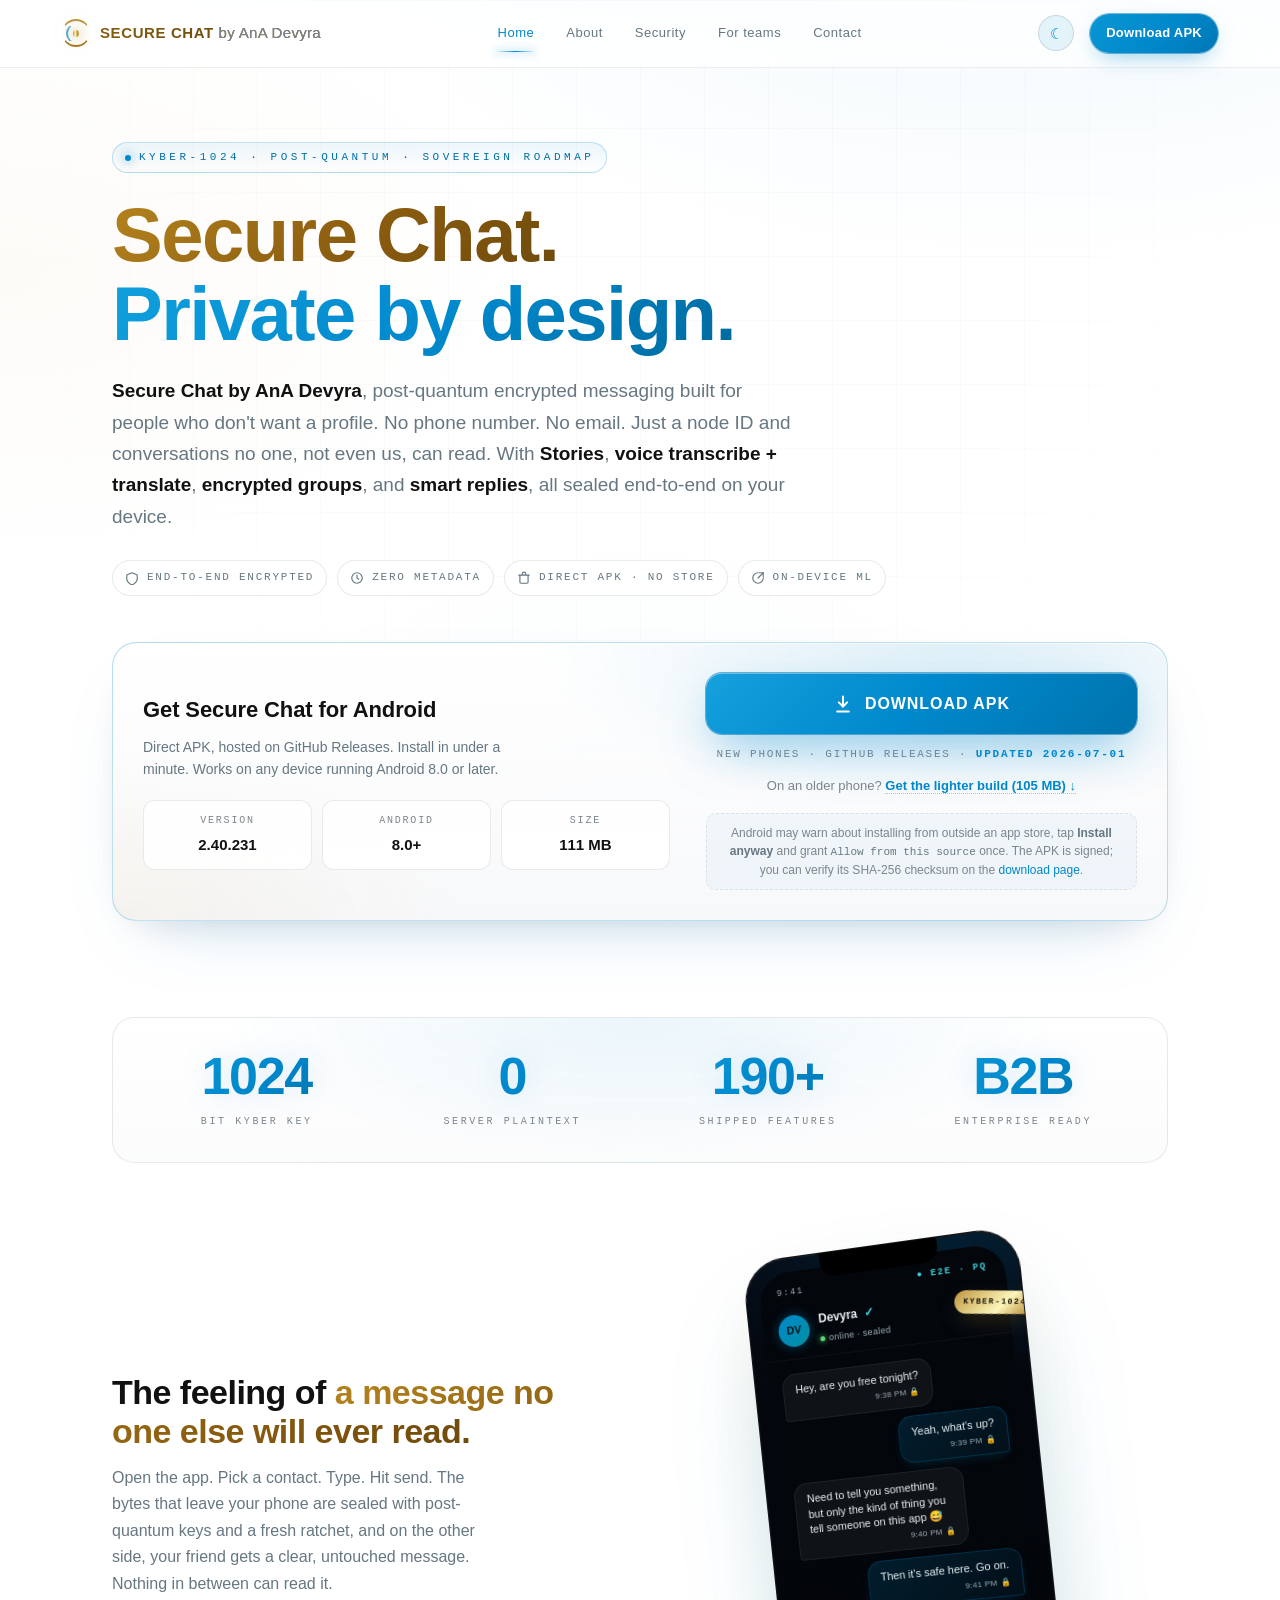
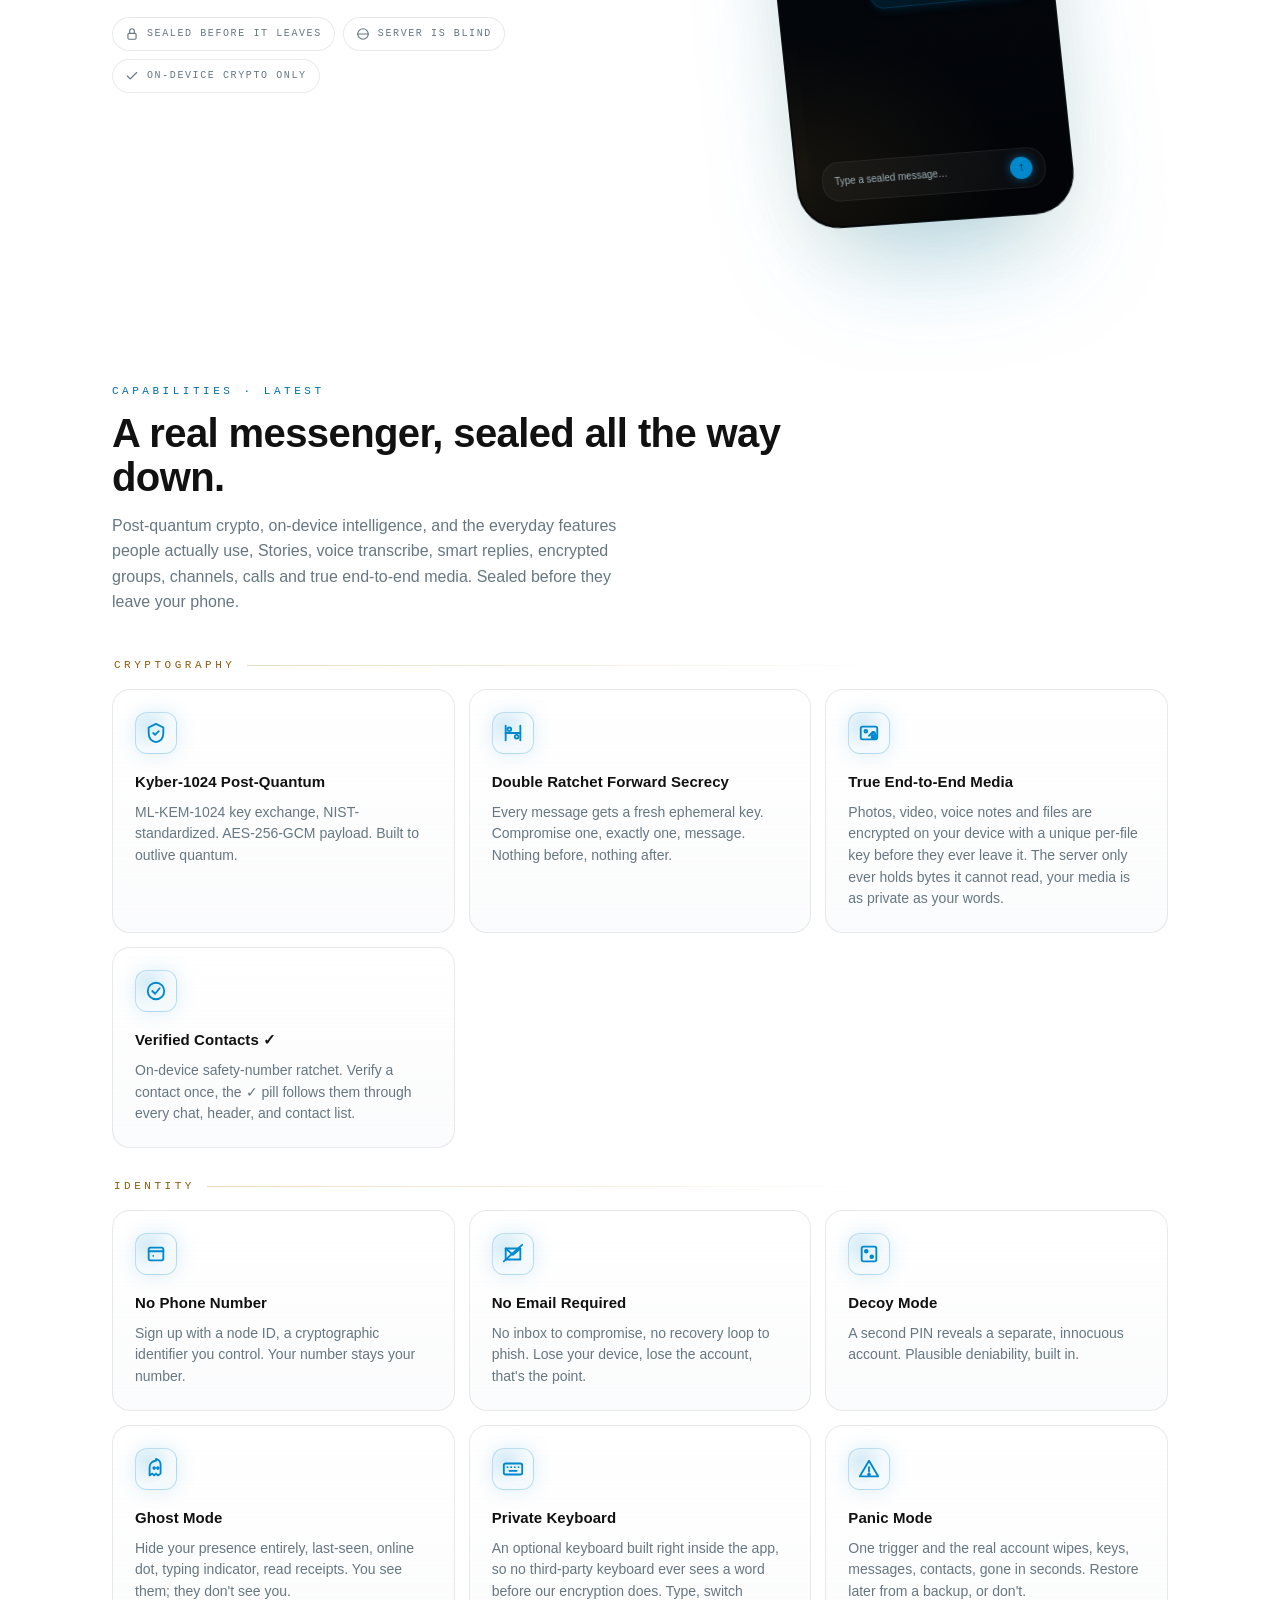
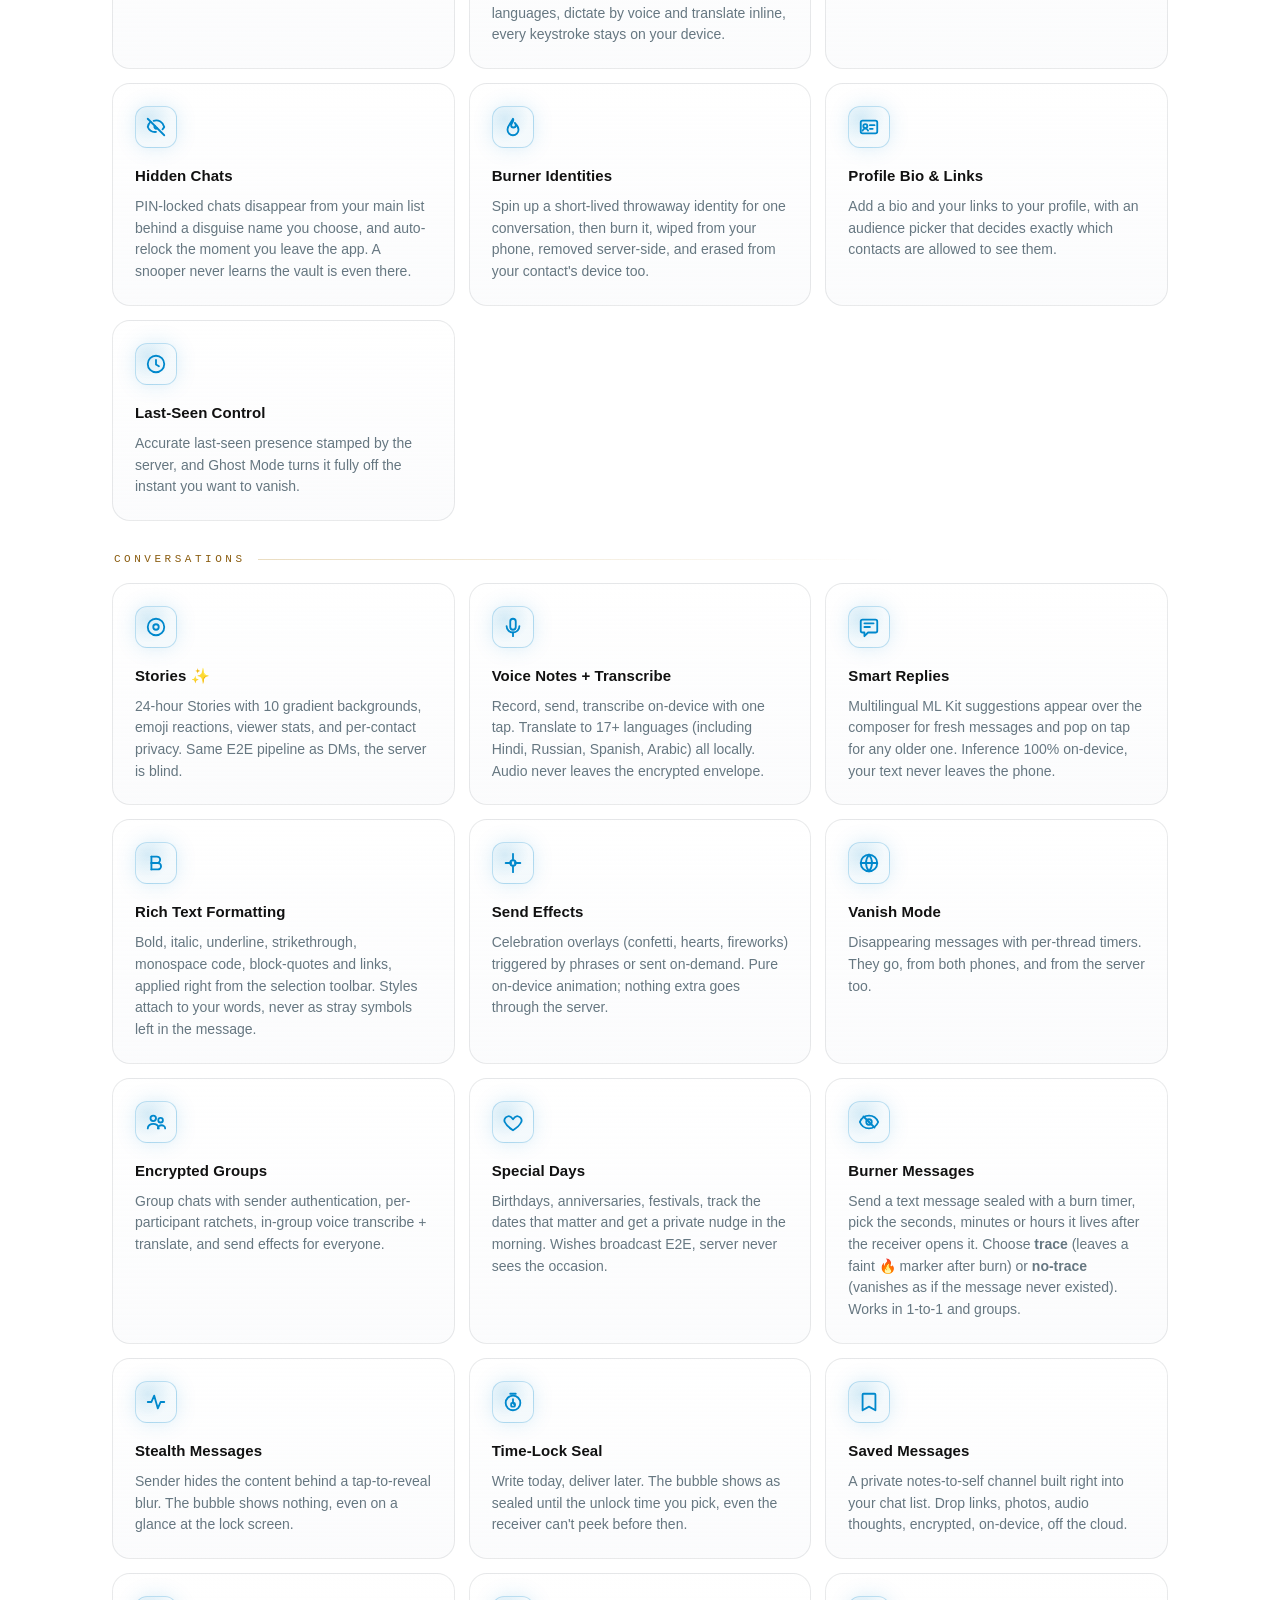
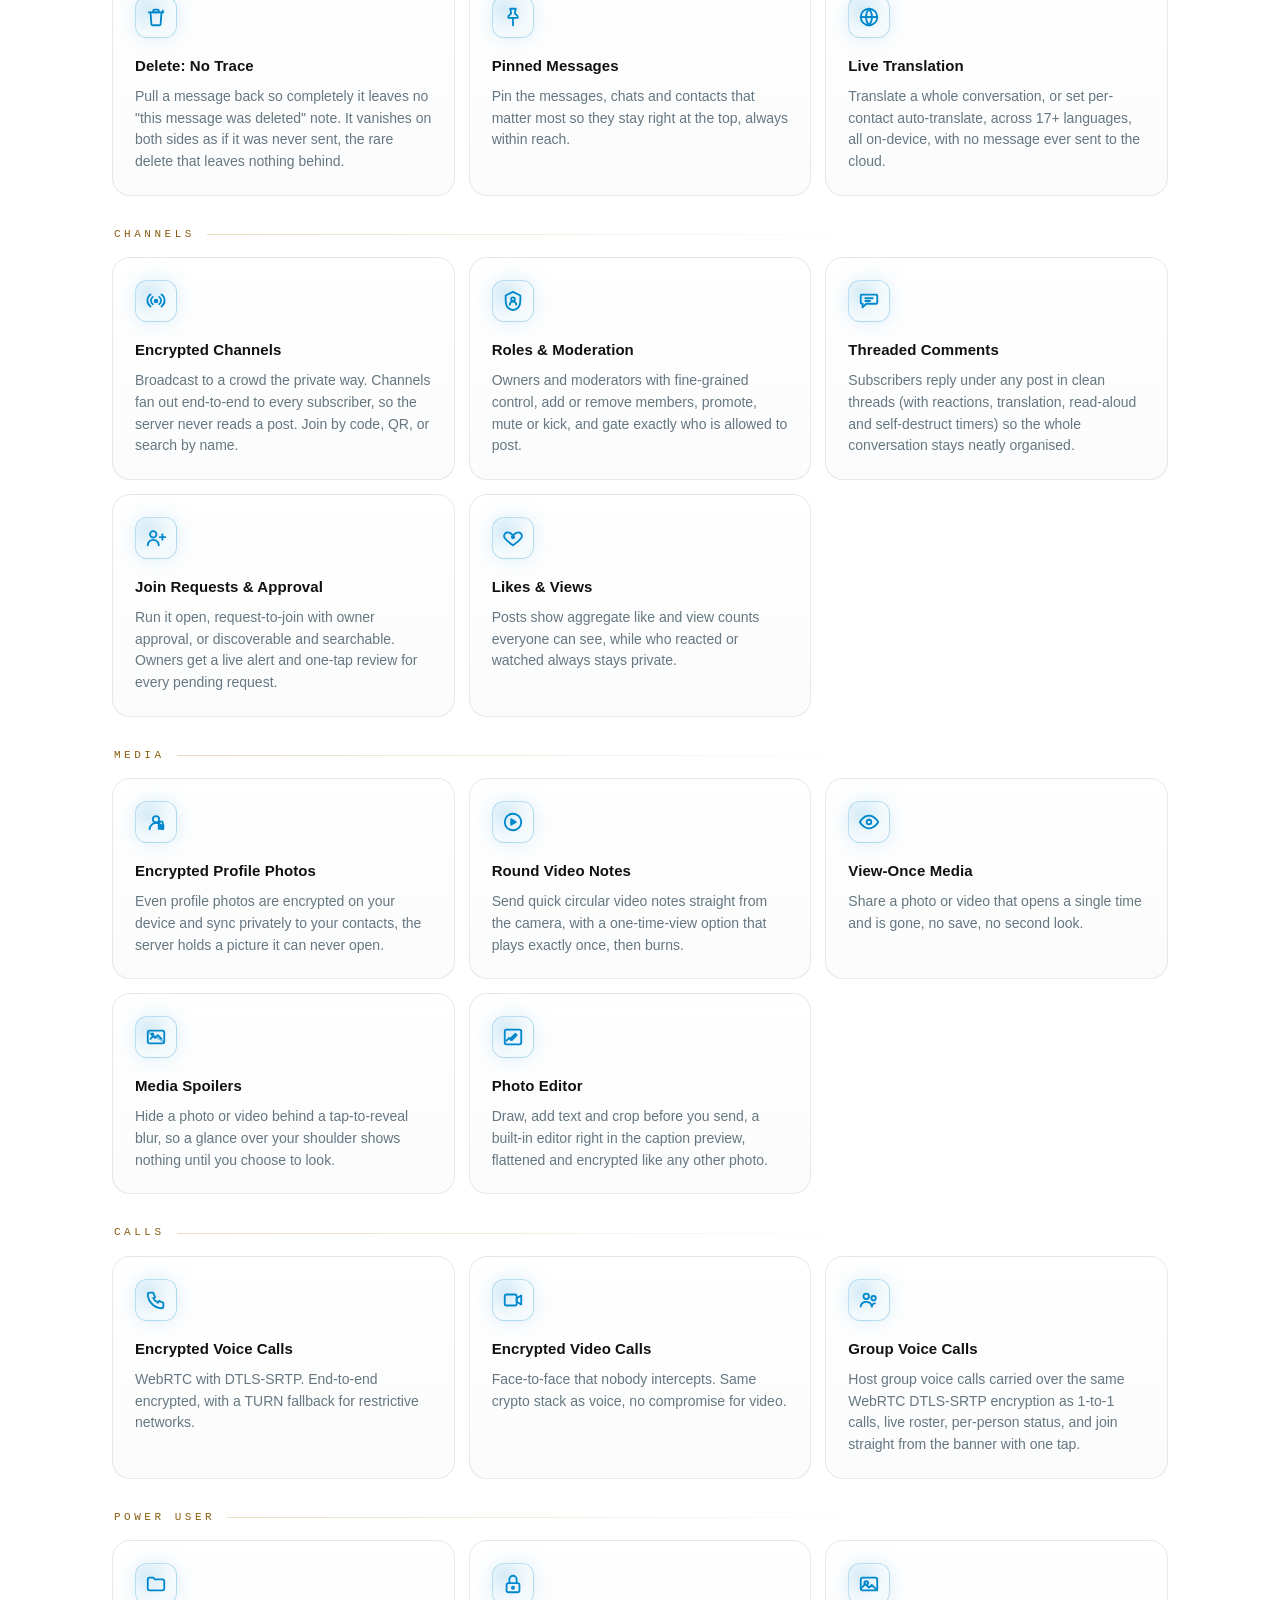
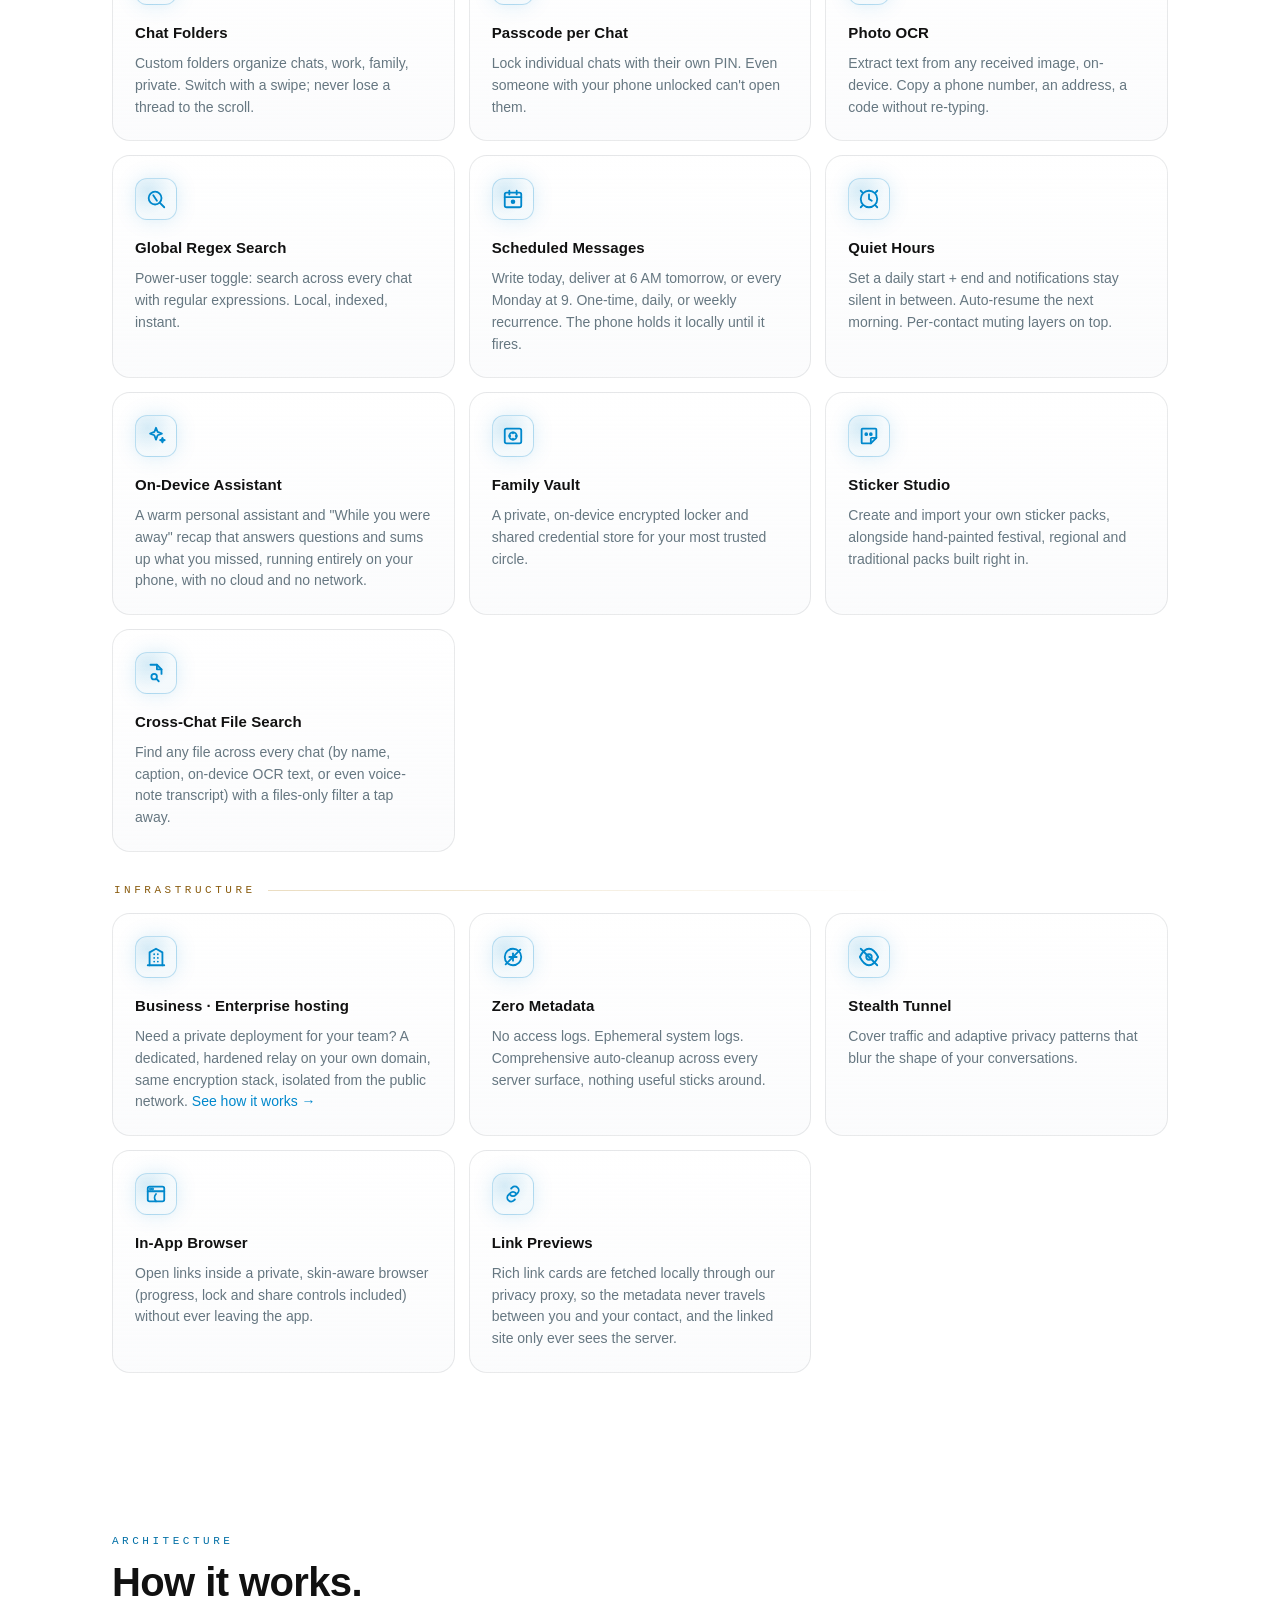
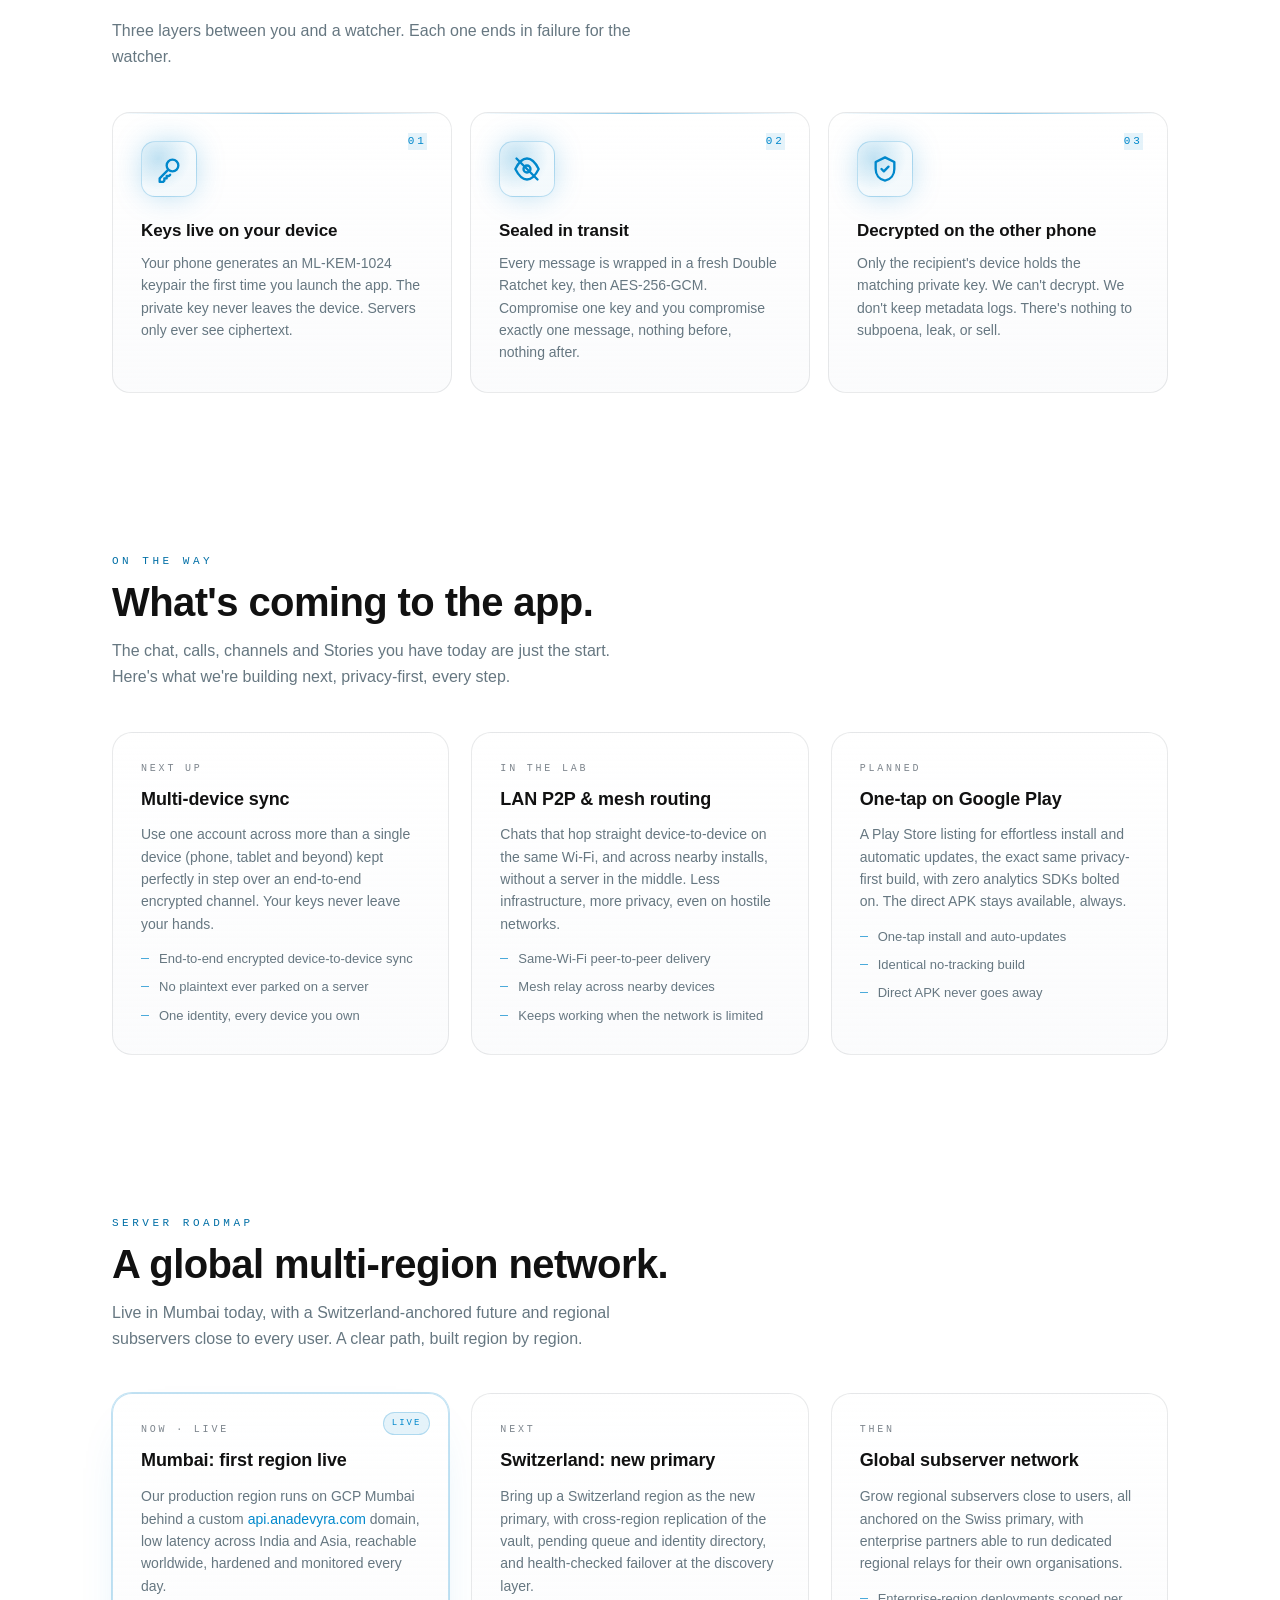
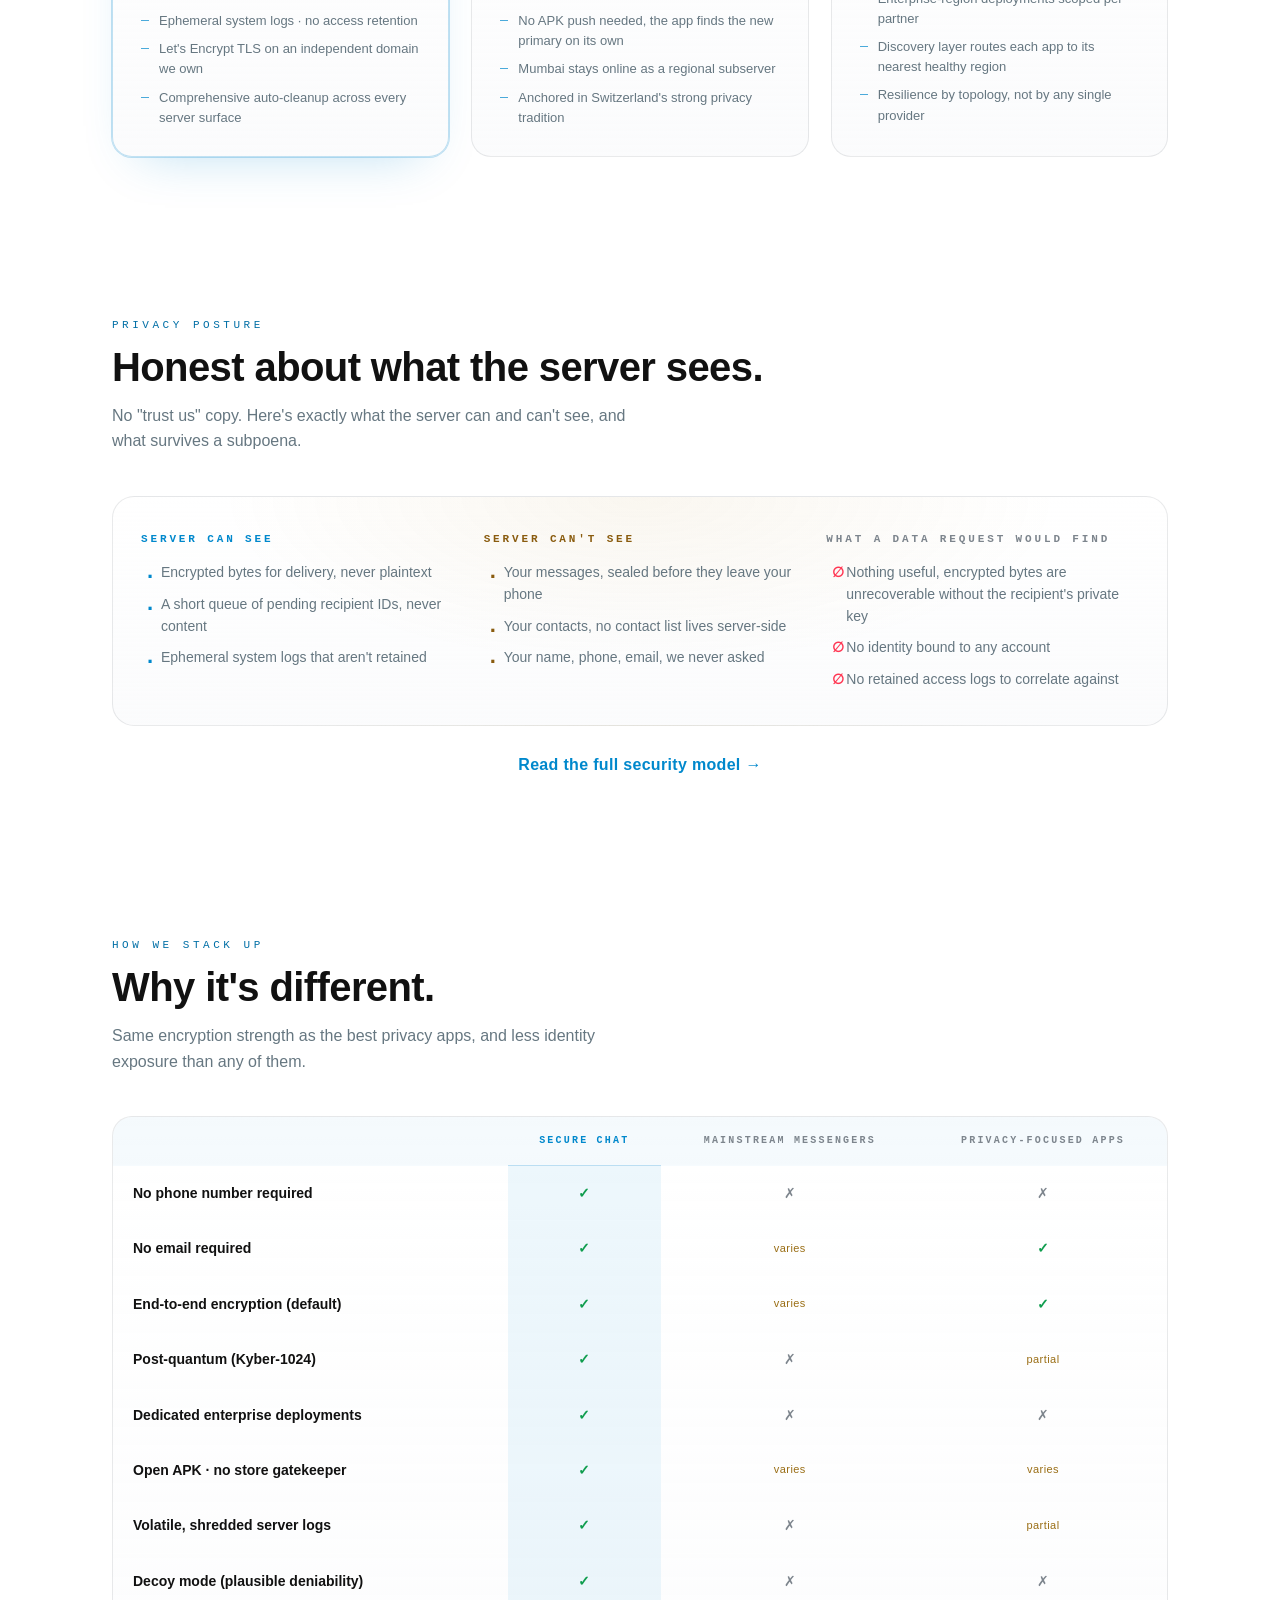
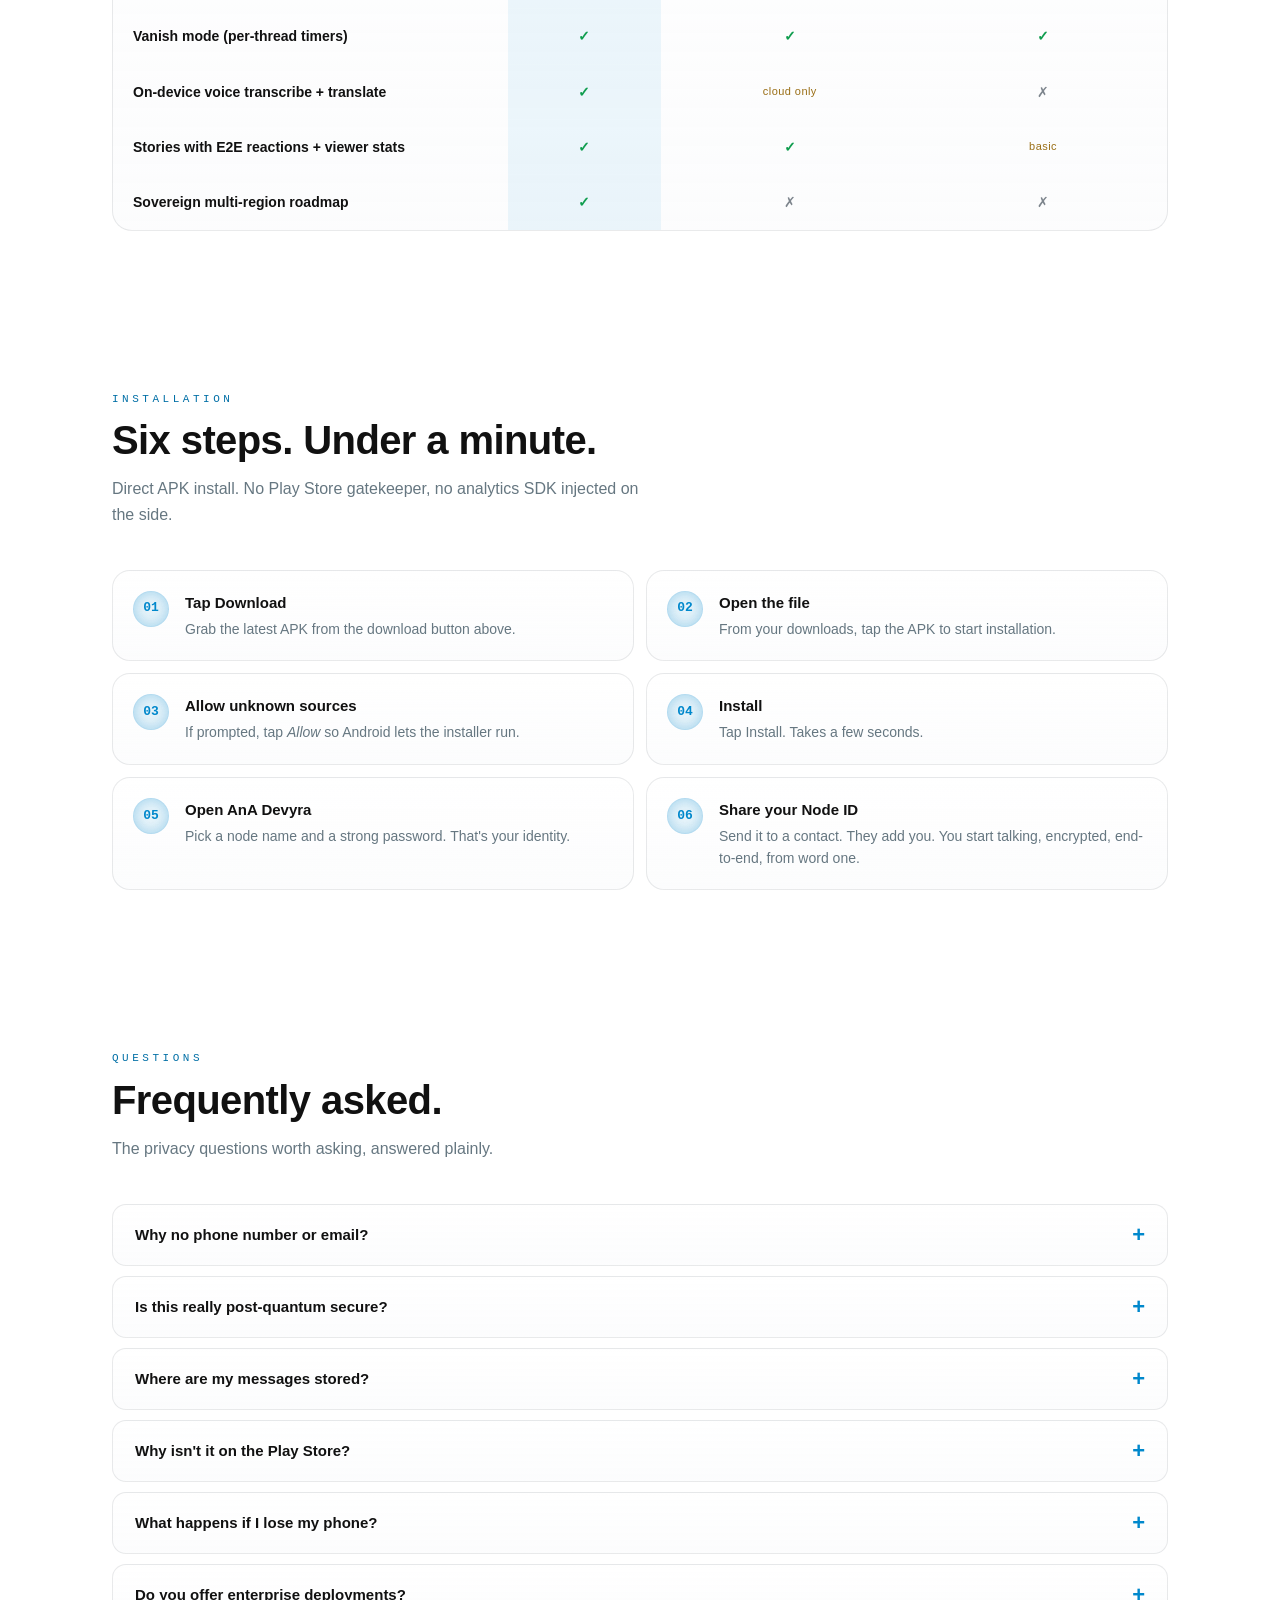
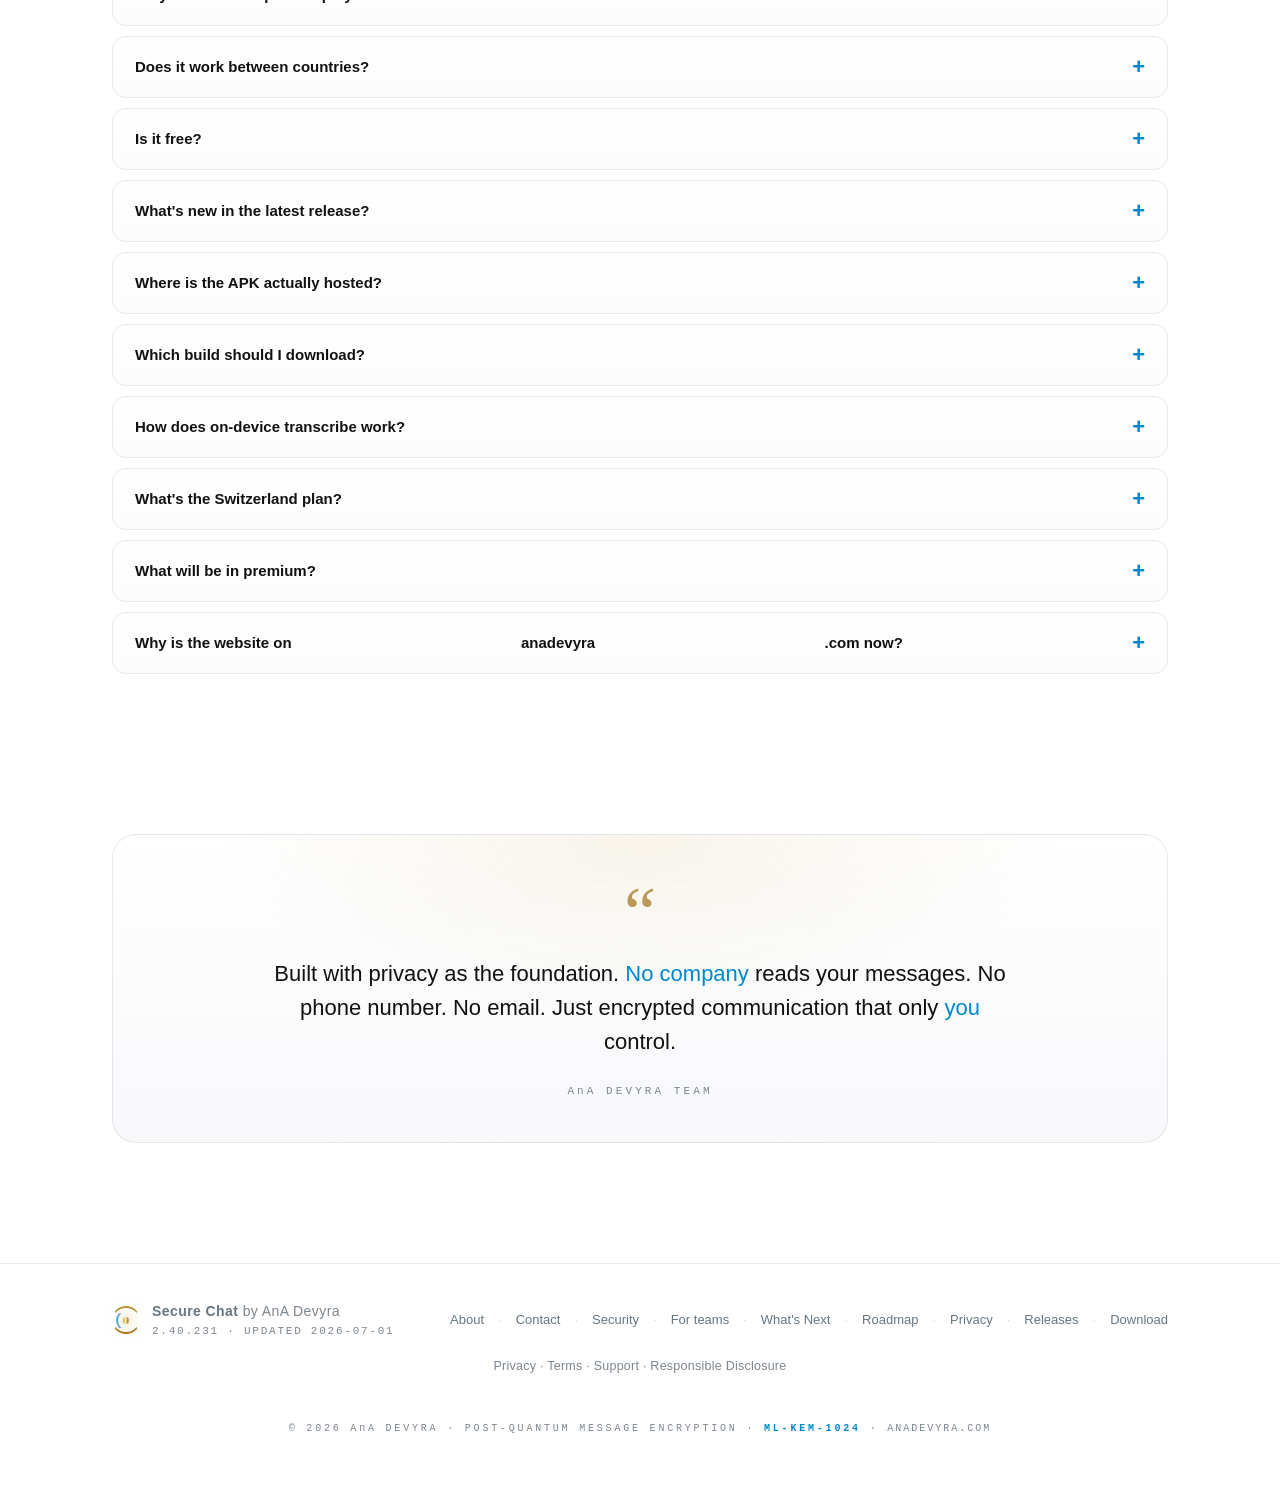
==== commit f09cd435: "Publish V2.40.231 (update release.json + version strings)" ====
--- a/index.html
+++ b/index.html
@@ -146,7 +146,7 @@
             running Android 8.0 or later.
           </p>
           <div class="dl-stats">
-            <div class="stat"><div class="stat-k">Version</div><div class="stat-v" id="stat-version">2.40.228</div></div>
+            <div class="stat"><div class="stat-k">Version</div><div class="stat-v" id="stat-version">2.40.231</div></div>
             <div class="stat"><div class="stat-k">Android</div><div class="stat-v" id="stat-android">8.0+</div></div>
             <div class="stat"><div class="stat-k">Size</div><div class="stat-v" id="stat-size">111 MB</div></div>
           </div>
@@ -894,7 +894,7 @@
         <div class="brand-lock aura-orb" aria-hidden="true"><div class="ring r1"></div><div class="ring r2"></div><div class="ring r3"></div><div class="core"></div></div>
         <div>
           <div class="foot-name">Secure Chat <span style="color:var(--text-faint);font-weight:400;">by <span class="bn">AnA</span> Devyra</span></div>
-          <div class="foot-meta">2.40.228 · Updated 2026-06-30</div>
+          <div class="foot-meta">2.40.231 · Updated 2026-07-01</div>
         </div>
       </div>
       <div class="foot-r">
@@ -950,7 +950,7 @@
       if(d.updated){
         $('dl-updated').textContent = 'Updated ' + d.updated;
         const fm = document.querySelector('.foot-meta');
-        if(fm) fm.textContent = (d.version || '2.40.228') + ' · Updated ' + d.updated;
+        if(fm) fm.textContent = (d.version || '2.40.231') + ' · Updated ' + d.updated;
       }
     })
     .catch(()=>{});
